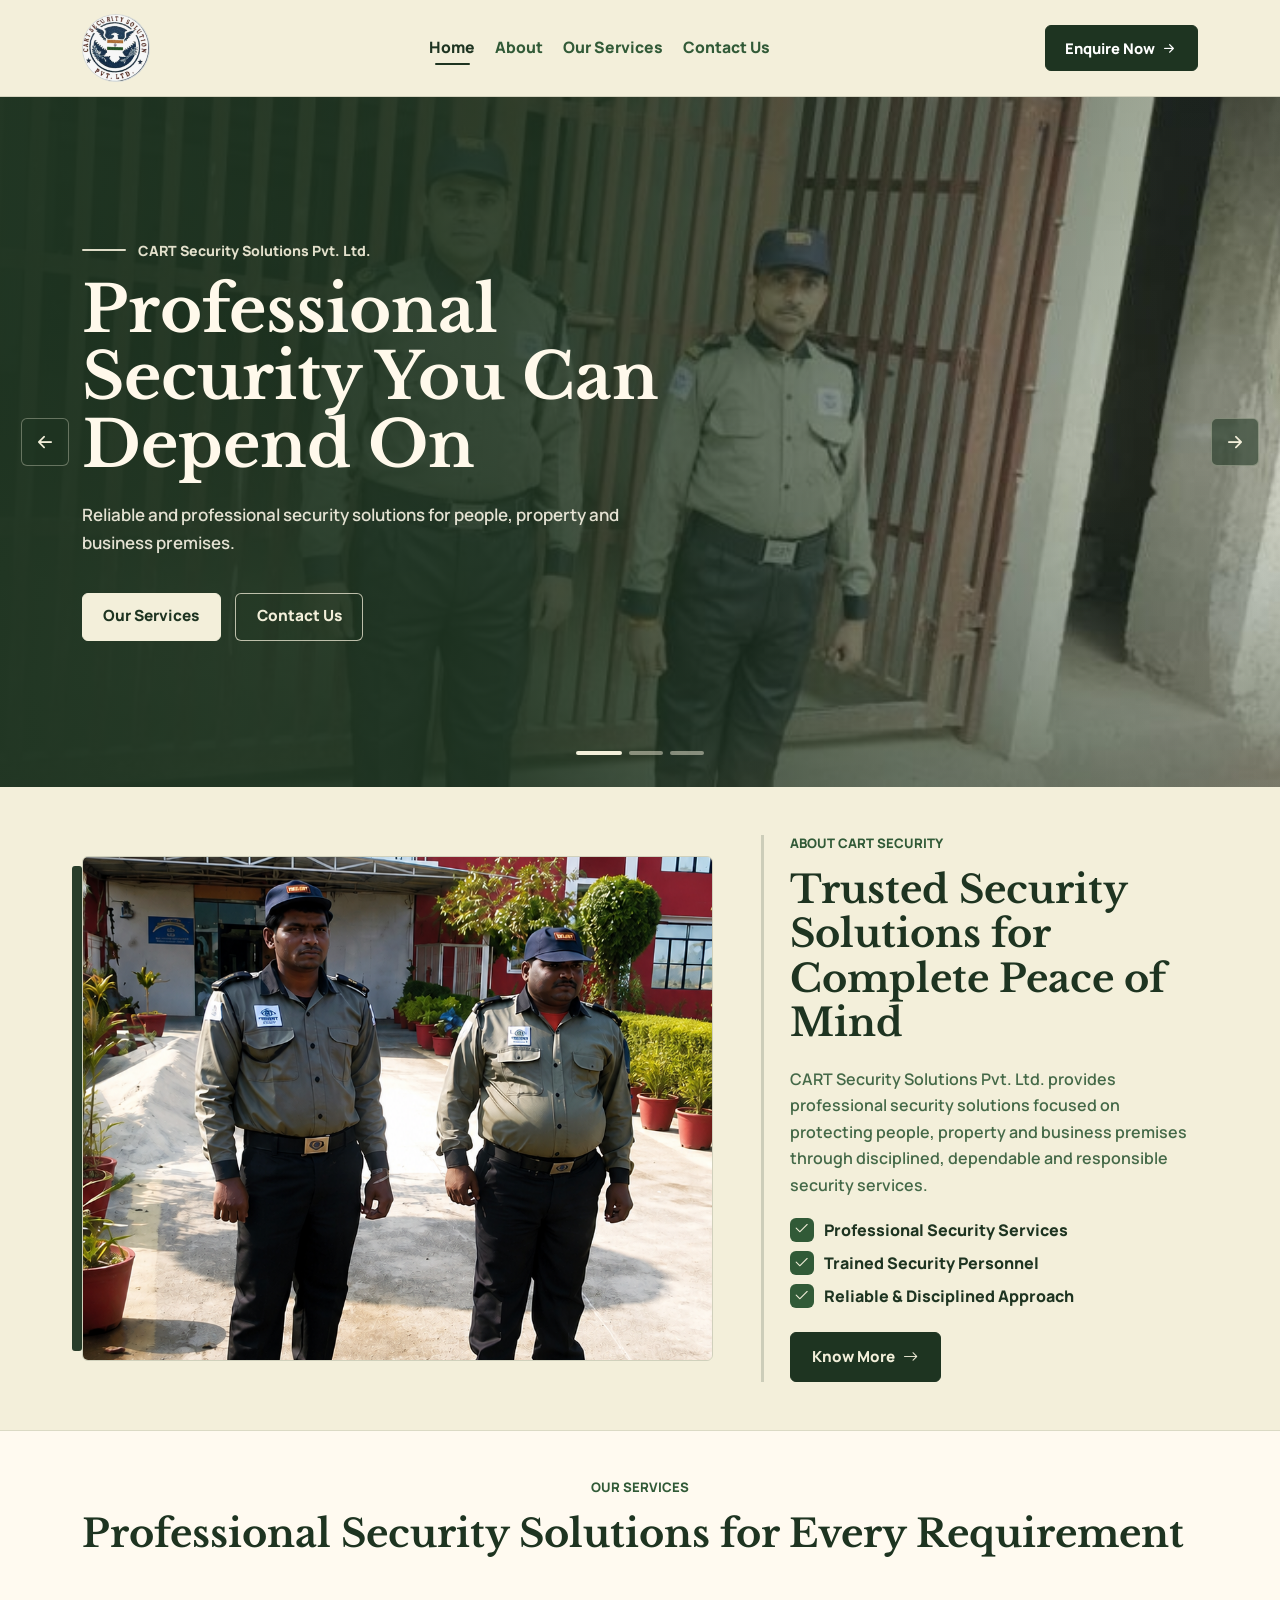
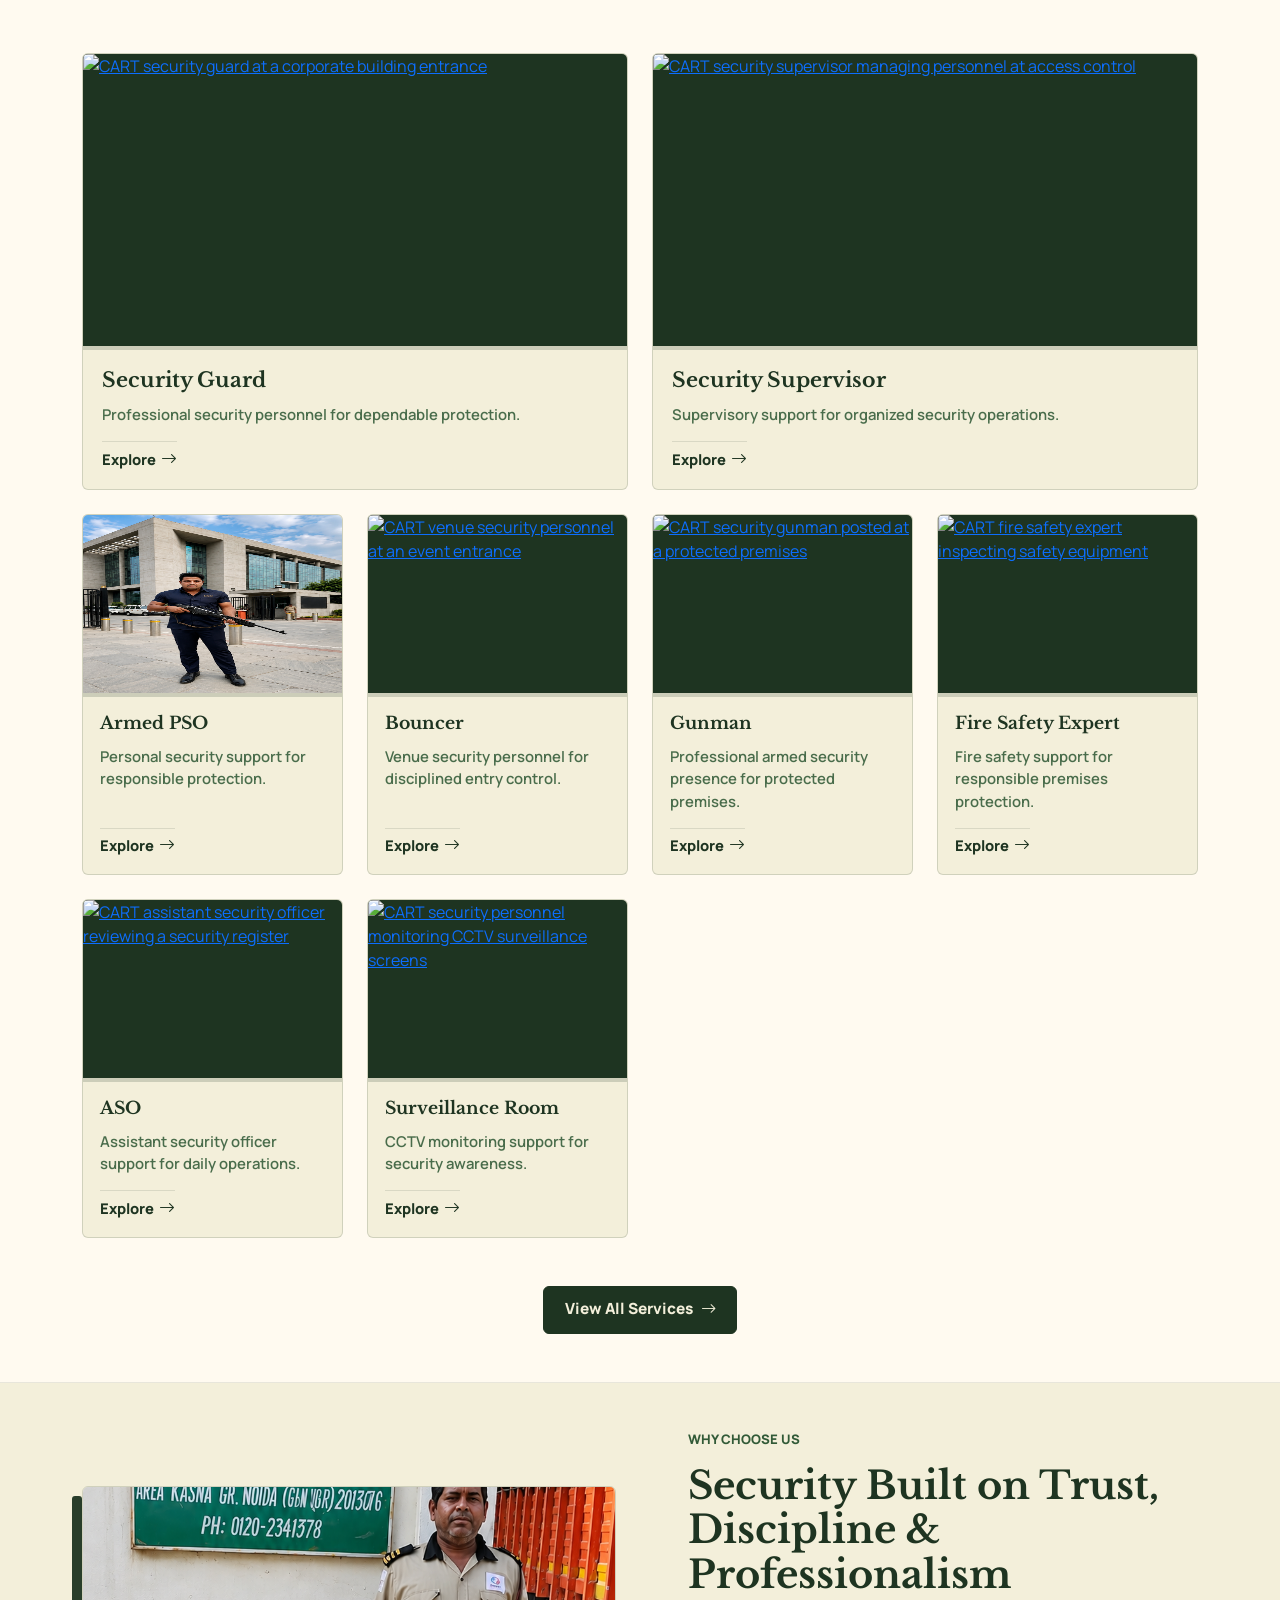
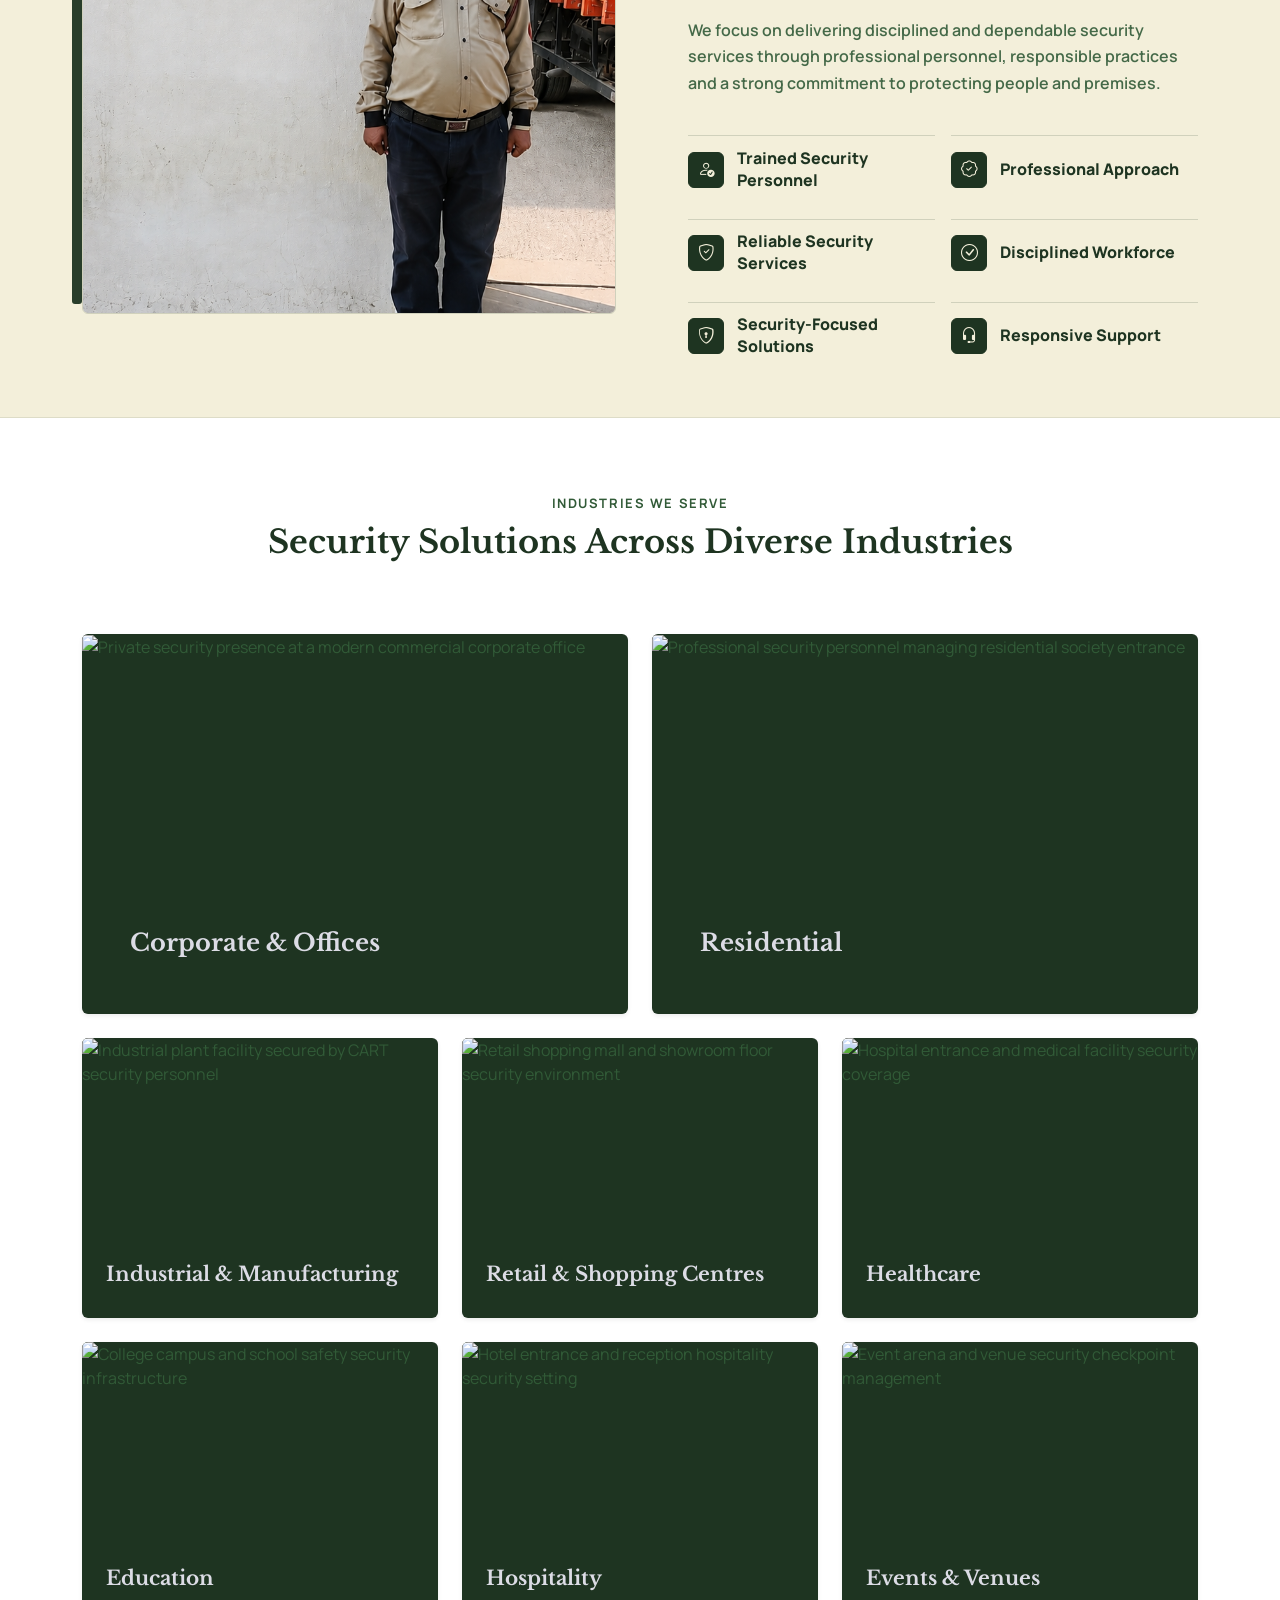
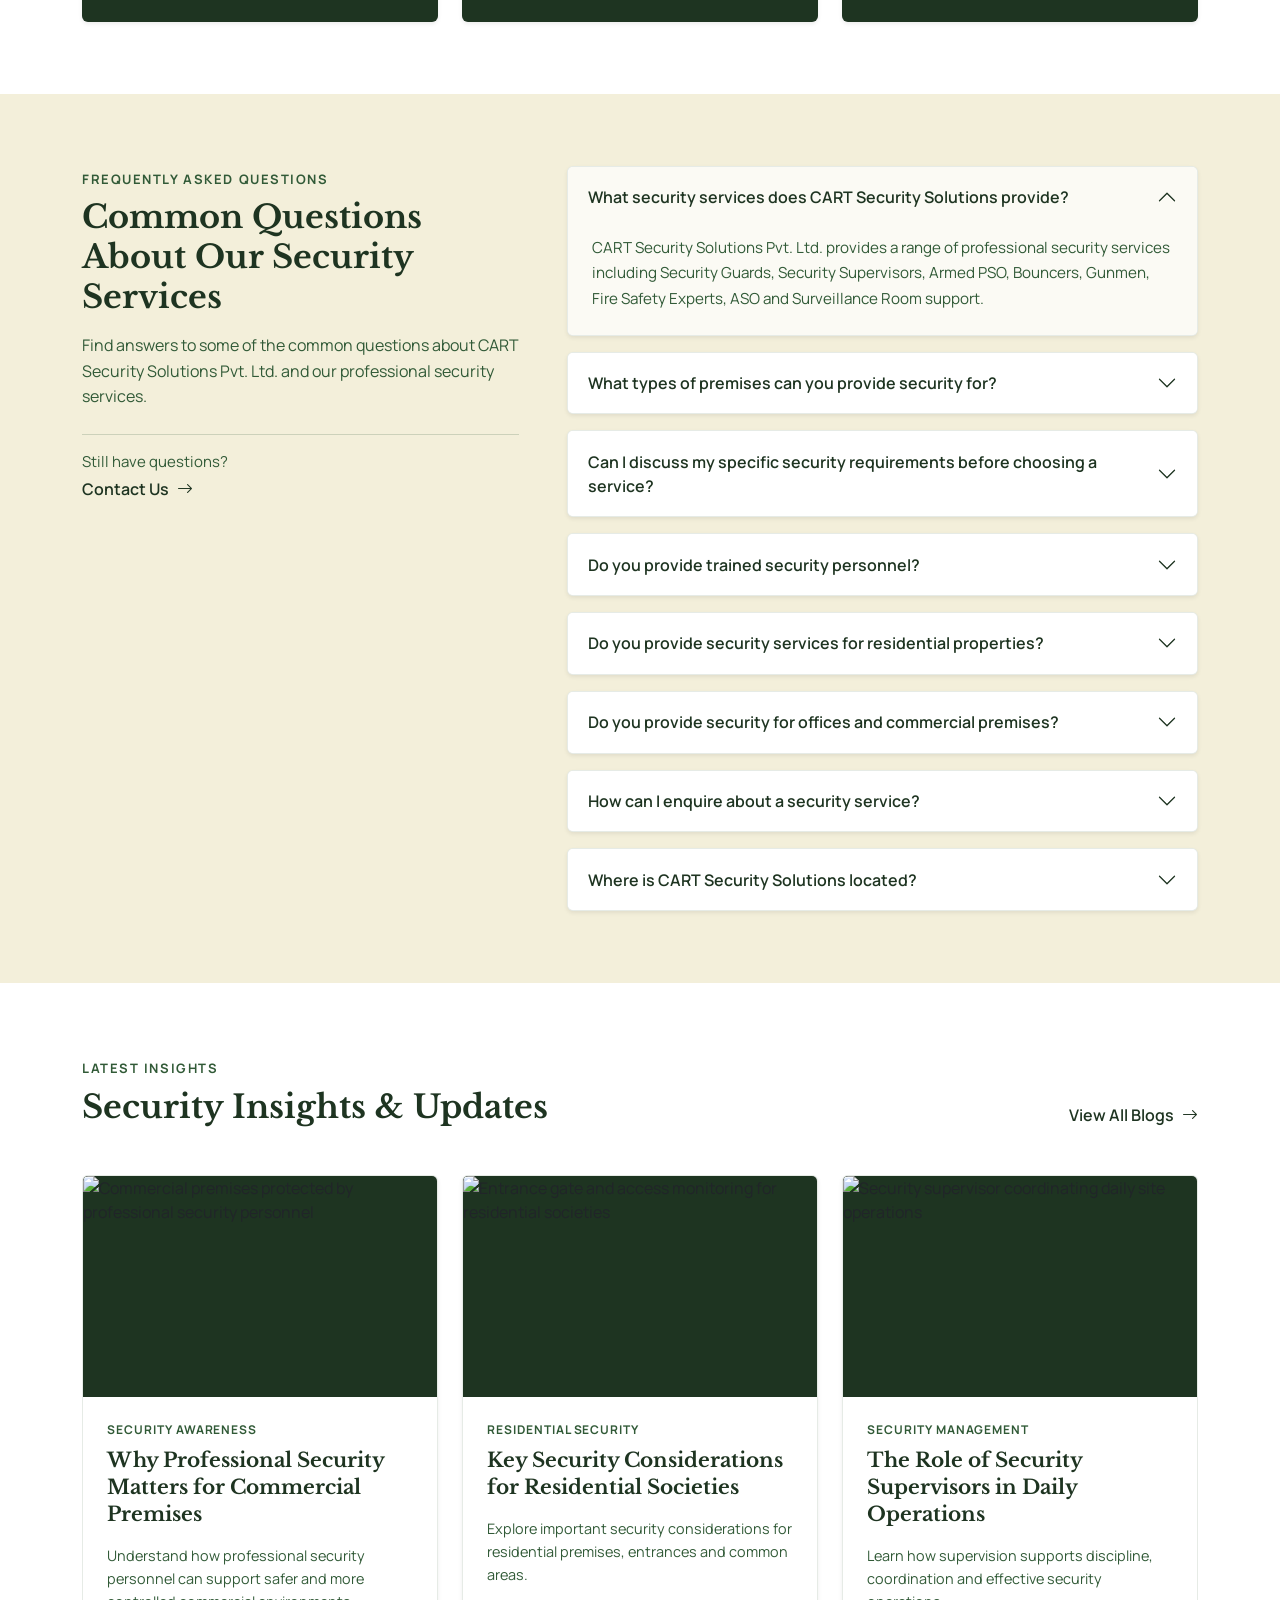
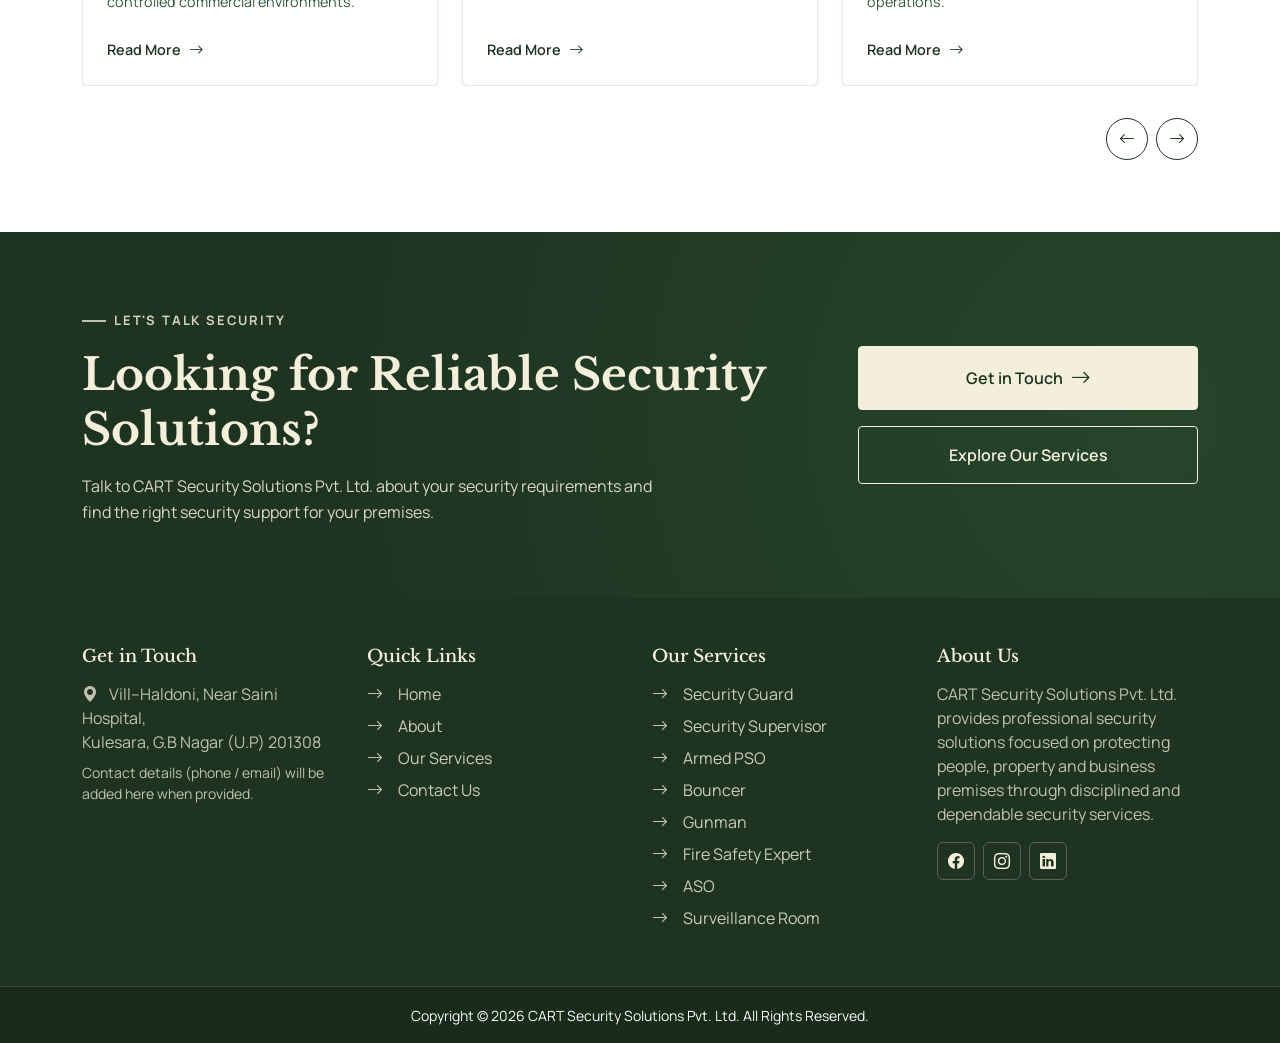
==== index.html @ 3d7bbfd0 "update" ====
<!doctype html>
<html lang="en">
<head>
  <meta charset="utf-8">
  <meta name="viewport" content="width=device-width, initial-scale=1">
  <title>CART Security Solutions Pvt. Ltd.</title>
  <meta name="description" content="CART Security Solutions Pvt. Ltd. provides professional guarding, supervision and premises security services.">
  <link rel="preconnect" href="https://fonts.googleapis.com">
  <link rel="preconnect" href="https://fonts.gstatic.com" crossorigin>
  <link href="https://fonts.googleapis.com/css2?family=Libre+Baskerville:wght@700&family=Manrope:wght@500;600;700&display=swap" rel="stylesheet">
  <link href="https://cdn.jsdelivr.net/npm/bootstrap@5.3.3/dist/css/bootstrap.min.css" rel="stylesheet">
  <link href="https://cdn.jsdelivr.net/npm/bootstrap-icons@1.11.3/font/bootstrap-icons.css" rel="stylesheet">
  <link rel="stylesheet" href="assets/css/style.css">
</head>
<body>
  <header class="site-header sticky-top" id="siteHeader">
    <nav class="navbar navbar-expand-lg" aria-label="Primary navigation">
      <div class="container">
        <a class="navbar-brand brand-lockup" href="index.html" aria-label="CART Security Solutions Pvt. Ltd. home">
          <span class="brand-emblem" aria-hidden="true">
            <img src="assets/images/logo/WhatsApp%20Image%202026-08-10%20at%209.58.37%20AM.jpeg" alt="">
          </span>
          <!-- brand text removed per request; only logo kept -->
        </a>

        <button class="navbar-toggler" type="button" data-bs-toggle="collapse" data-bs-target="#primaryNavbar" aria-controls="primaryNavbar" aria-expanded="false" aria-label="Toggle navigation">
          <span class="navbar-toggler-icon"></span>
        </button>

        <div class="collapse navbar-collapse" id="primaryNavbar">
          <ul class="navbar-nav ms-lg-auto align-items-lg-center gap-lg-1">
            <li class="nav-item">
              <a class="nav-link active" aria-current="page" href="index.html">Home</a>
            </li>
            <li class="nav-item">
              <a class="nav-link" href="/about_us.html">About</a>
            </li>
            <li class="nav-item">
              <a class="nav-link" href="services.html">Our Services</a>
            </li>
            <li class="nav-item">
              <a class="nav-link" href="contact.html">Contact Us</a>
            </li>
          </ul>

          <a class="btn enquire-btn ms-lg-4 mt-3 mt-lg-0" href="contact.html">
            <span>Enquire Now</span>
            <i class="bi bi-arrow-right-short" aria-hidden="true"></i>
          </a>
        </div>
      </div>
    </nav>
  </header>

  <!--
    HOME HERO SLIDER START
    Bootstrap controls the fade, timing, touch swipe, indicators and arrows.
    To convert this into one static banner later, keep Slide 1 and remove
    Slide 2, Slide 3, indicators and previous/next controls.
  -->
  <section id="homeHeroSlider" class="carousel slide carousel-fade cart-hero-slider" data-bs-ride="carousel" data-bs-interval="5000" data-bs-pause="hover" data-bs-touch="true" data-bs-wrap="true" aria-label="Home page hero slider">
    <!-- Indicators: Bootstrap indicator buttons, styled in CSS for a cleaner premium look. -->
    <div class="carousel-indicators cart-hero-indicators">
      <button type="button" data-bs-target="#homeHeroSlider" data-bs-slide-to="0" class="active" aria-current="true" aria-label="Slide 1"></button>
      <button type="button" data-bs-target="#homeHeroSlider" data-bs-slide-to="1" aria-label="Slide 2"></button>
      <button type="button" data-bs-target="#homeHeroSlider" data-bs-slide-to="2" aria-label="Slide 3"></button>
    </div>

    <div class="carousel-inner">
      <!-- Slide 1: main static-hero candidate for a future single-banner version. -->
      <div class="carousel-item active cart-hero-slide">
        <!-- Slider image: replace this local placeholder with the final Slide 1 banner image later. -->
        <img src="assets/images/home/banner1.jpeg" class="d-block w-100 cart-hero-image" alt="Professional security guard at a corporate building entrance">
        <!-- Overlay: dark green gradient keeps the HTML hero text readable over the image. -->
        <div class="cart-hero-overlay" aria-hidden="true"></div>

        <!-- Hero text and CTA buttons: kept as HTML for responsive editing and SEO. -->
        <div class="cart-hero-content">
          <div class="container h-100">
            <div class="row h-100 align-items-center">
              <div class="col-lg-7 col-xl-7">
                <p class="cart-hero-label">CART Security Solutions Pvt. Ltd.</p>
                <h1 class="cart-hero-title">Professional Security You Can Depend On</h1>
                <p class="cart-hero-description">Reliable and professional security solutions for people, property and business premises.</p>
                <div class="cart-hero-actions">
                  <a class="btn cart-hero-btn cart-hero-btn-primary" href="services.html">Our Services</a>
                  <a class="btn cart-hero-btn cart-hero-btn-secondary" href="contact.html">Contact Us</a>
                </div>
              </div>
            </div>
          </div>
        </div>
      </div>

      <!-- Slide 2: trained personnel message. Remove this block for a future one-slide banner. -->
      <div class="carousel-item cart-hero-slide">
        <!-- Slider image: replace this local placeholder with the final Slide 2 banner image later. -->
        <img src="assets/images/home/banner3.jpeg" class="d-block w-100 cart-hero-image" alt="Trained security personnel standing at a modern business premises">
        <!-- Overlay: slightly stronger behind the left-side content. -->
        <div class="cart-hero-overlay" aria-hidden="true"></div>

        <!-- Hero text and CTA buttons. -->
        <div class="cart-hero-content">
          <div class="container h-100">
            <div class="row h-100 align-items-center">
              <div class="col-lg-7 col-xl-7">
                <p class="cart-hero-label">Trained &bull; Disciplined &bull; Reliable</p>
                <h2 class="cart-hero-title">Trained Security Personnel for Every Requirement</h2>
                <p class="cart-hero-description">Professional security personnel focused on safety, discipline and dependable protection.</p>
                <div class="cart-hero-actions">
                  <a class="btn cart-hero-btn cart-hero-btn-primary" href="services.html">Explore Services</a>
                  <a class="btn cart-hero-btn cart-hero-btn-secondary" href="contact.html">Enquire Now</a>
                </div>
              </div>
            </div>
          </div>
        </div>
      </div>

      <!-- Slide 3: premises and asset protection message. Remove this block for a future one-slide banner. -->
      <div class="carousel-item cart-hero-slide">
        <!-- Slider image: replace this local placeholder with the final Slide 3 banner image later. -->
        <img src="assets/images/home/hero-slide-3.jpg" class="d-block w-100 cart-hero-image" alt="Security officer protecting a corporate facility entrance">
        <!-- Overlay: dark green gradient for consistent text contrast. -->
        <div class="cart-hero-overlay" aria-hidden="true"></div>

        <!-- Hero text and CTA buttons. -->
        <div class="cart-hero-content">
          <div class="container h-100">
            <div class="row h-100 align-items-center">
              <div class="col-lg-7 col-xl-7">
                <p class="cart-hero-label">Security With Responsibility</p>
                <h2 class="cart-hero-title">Protecting What Matters Most</h2>
                <p class="cart-hero-description">Security solutions designed to protect your premises, workforce and valuable assets.</p>
                <div class="cart-hero-actions">
                  <a class="btn cart-hero-btn cart-hero-btn-primary" href="services.html">View Our Services</a>
                  <a class="btn cart-hero-btn cart-hero-btn-secondary" href="contact.html">Get in Touch</a>
                </div>
              </div>
            </div>
          </div>
        </div>
      </div>
    </div>

    <!-- Previous/Next arrows: circular controls styled in CSS and hidden on very small screens. -->
    <button class="carousel-control-prev cart-hero-control cart-hero-control-prev" type="button" data-bs-target="#homeHeroSlider" data-bs-slide="prev" aria-label="Previous slide">
      <span class="cart-hero-control-icon" aria-hidden="true">
        <i class="bi bi-arrow-left-short"></i>
      </span>
      <span class="visually-hidden">Previous</span>
    </button>
    <button class="carousel-control-next cart-hero-control cart-hero-control-next" type="button" data-bs-target="#homeHeroSlider" data-bs-slide="next" aria-label="Next slide">
      <span class="cart-hero-control-icon" aria-hidden="true">
        <i class="bi bi-arrow-right-short"></i>
      </span>
      <span class="visually-hidden">Next</span>
    </button>
  </section>
  <!-- HOME HERO SLIDER END -->

  <!--
    HOME ABOUT US PREVIEW SECTION START
    This is a short Home page intro only. The full About page content can live in about.html.
  -->
  <section class="cart-about-section py-5" id="homeAboutPreview" aria-labelledby="cartAboutTitle">
    <div class="container">
      <div class="row align-items-center g-4 g-lg-5">
        <div class="col-lg-7">
          <!-- About image: replace this local placeholder with the final About preview image later. -->
          <div class="cart-about-image-wrap">
            <img src="assets/images/home/banner1m.png" class="img-fluid cart-about-image" alt="Professional security personnel managing access control at a corporate premises">
          </div>
        </div>

        <div class="col-lg-5">
          <!-- About text: concise Home page preview with CTA to the full About page. -->
          <div class="cart-about-content ps-lg-3 ps-xl-4">
            <p class="cart-about-label mb-3">About Cart Security</p>
            <h2 class="cart-about-title" id="cartAboutTitle">Trusted Security Solutions for Complete Peace of Mind</h2>
            <p class="cart-about-text">CART Security Solutions Pvt. Ltd. provides professional security solutions focused on protecting people, property and business premises through disciplined, dependable and responsible security services.</p>

            <!-- Key points: compact Bootstrap Icons list, not separate cards. -->
            <ul class="list-unstyled cart-about-points mb-0">
              <li class="d-flex align-items-start">
                <span class="cart-about-point-icon" aria-hidden="true"><i class="bi bi-check2"></i></span>
                <span>Professional Security Services</span>
              </li>
              <li class="d-flex align-items-start">
                <span class="cart-about-point-icon" aria-hidden="true"><i class="bi bi-check2"></i></span>
                <span>Trained Security Personnel</span>
              </li>
              <li class="d-flex align-items-start">
                <span class="cart-about-point-icon" aria-hidden="true"><i class="bi bi-check2"></i></span>
                <span>Reliable &amp; Disciplined Approach</span>
              </li>
            </ul>

            <!-- CTA button: links visitors to the full About page. -->
            <a class="btn cart-about-btn mt-4" href="about.html">
              <span>Know More</span>
              <i class="bi bi-arrow-right" aria-hidden="true"></i>
            </a>
          </div>
        </div>
      </div>
    </div>
  </section>
  <!-- HOME ABOUT US PREVIEW SECTION END -->

  <!--
    HOME SERVICES PREVIEW SECTION START
    This Home page preview shows exactly eight services. Full service details can live in services.html.
  -->
  <section class="cart-services-section py-5" id="homeServicesPreview" aria-labelledby="cartServicesTitle">
    <div class="container">
      <!-- Section header: editorial alignment keeps services feeling business-led, not template-led. -->
      <div class="row align-items-end g-4 cart-home-section-header-row">
        <div class="col-12">
          <p class="cart-services-label mb-3">Our Services</p>
          <h2 class="cart-services-title" id="cartServicesTitle">Professional Security Solutions for Every Requirement</h2>
        </div>
        <div class="col-12">
          <p class="cart-services-intro mb-0">Explore our range of professional security services designed to help protect people, property and business premises.</p>
        </div>
      </div>

      <!-- Services grid: featured first row with compact operational blocks below. -->
      <div class="row g-4 mt-4 mt-lg-5">
        <div class="col-xl-6 col-lg-6 col-md-6">
          <article class="cart-services-card cart-services-card-feature h-100">
            <a class="cart-services-image-link" href="services.html#security-guard" aria-label="Explore Security Guard service">
              <img src="https://encrypted-tbn0.gstatic.com/images?q=tbn:ANd9GcRS9FUgogxKldG0DNjH56ZHFWqr3VT_R-Ti-JFrTDiZxQ&s=10" class="img-fluid cart-services-image" alt="CART security guard at a corporate building entrance">
            </a>
            <div class="cart-services-card-body">
              <h3 class="cart-services-card-title">Security Guard</h3>
              <p class="cart-services-card-text">Professional security personnel for dependable protection.</p>
              <a class="cart-services-link" href="services.html#security-guard">
                <span>Explore</span>
                <i class="bi bi-arrow-right" aria-hidden="true"></i>
              </a>
            </div>
          </article>
        </div>

        <div class="col-xl-6 col-lg-6 col-md-6">
          <article class="cart-services-card cart-services-card-feature h-100">
            <a class="cart-services-image-link" href="services.html#security-supervisor" aria-label="Explore Security Supervisor service">
              <img src="https://encrypted-tbn0.gstatic.com/images?q=tbn:ANd9GcRxpcXPxC1XvXc7DmxrCevqUVoXGb_cVlfmHHhiWQUfug&s=10" class="img-fluid cart-services-image" alt="CART security supervisor managing personnel at access control">
            </a>
            <div class="cart-services-card-body">
              <h3 class="cart-services-card-title">Security Supervisor</h3>
              <p class="cart-services-card-text">Supervisory support for organized security operations.</p>
              <a class="cart-services-link" href="services.html#security-supervisor">
                <span>Explore</span>
                <i class="bi bi-arrow-right" aria-hidden="true"></i>
              </a>
            </div>
          </article>
        </div>

        <div class="col-xl-3 col-lg-4 col-md-6">
          <article class="cart-services-card h-100">
            <a class="cart-services-image-link" href="services.html#armed-pso" aria-label="Explore Armed PSO service">
              <img src="assets/images/home/services/ChatGPT Image Aug 17, 2026, 11_34_50 AM.png" class="img-fluid cart-services-image" alt="CART personal security officer at an executive arrival area">
            </a>
            <div class="cart-services-card-body">
              <h3 class="cart-services-card-title">Armed PSO</h3>
              <p class="cart-services-card-text">Personal security support for responsible protection.</p>
              <a class="cart-services-link" href="services.html#armed-pso">
                <span>Explore</span>
                <i class="bi bi-arrow-right" aria-hidden="true"></i>
              </a>
            </div>
          </article>
        </div>

        <div class="col-xl-3 col-lg-4 col-md-6">
          <article class="cart-services-card h-100">
            <a class="cart-services-image-link" href="services.html#bouncer" aria-label="Explore Bouncer service">
              <img src="https://i.pinimg.com/736x/a4/f9/81/a4f9817c986132d4932c09ffa08ea7e0.jpg" class="img-fluid cart-services-image" alt="CART venue security personnel at an event entrance">
            </a>
            <div class="cart-services-card-body">
              <h3 class="cart-services-card-title">Bouncer</h3>
              <p class="cart-services-card-text">Venue security personnel for disciplined entry control.</p>
              <a class="cart-services-link" href="services.html#bouncer">
                <span>Explore</span>
                <i class="bi bi-arrow-right" aria-hidden="true"></i>
              </a>
            </div>
          </article>
        </div>

        <div class="col-xl-3 col-lg-4 col-md-6">
          <article class="cart-services-card h-100">
            <a class="cart-services-image-link" href="services.html#gunman" aria-label="Explore Gunman service">
              <img src="https://encrypted-tbn0.gstatic.com/images?q=tbn:ANd9GcTTQBSSw2dR0Bd_ZbkNJjIagZDKK4JlEiwGml5274ZWOw&s=10" class="img-fluid cart-services-image" alt="CART security gunman posted at a protected premises">
            </a>
            <div class="cart-services-card-body">
              <h3 class="cart-services-card-title">Gunman</h3>
              <p class="cart-services-card-text">Professional armed security presence for protected premises.</p>
              <a class="cart-services-link" href="services.html#gunman">
                <span>Explore</span>
                <i class="bi bi-arrow-right" aria-hidden="true"></i>
              </a>
            </div>
          </article>
        </div>

        <div class="col-xl-3 col-lg-4 col-md-6">
          <article class="cart-services-card h-100">
            <a class="cart-services-image-link" href="services.html#fire-safety-expert" aria-label="Explore Fire Safety Expert service">
              <img src="https://encrypted-tbn0.gstatic.com/images?q=tbn:ANd9GcSUCFHUNgL1NWJmLzk-_V7yT8pc6l6P7BI6olONq3LXHA&s=10" class="img-fluid cart-services-image" alt="CART fire safety expert inspecting safety equipment">
            </a>
            <div class="cart-services-card-body">
              <h3 class="cart-services-card-title">Fire Safety Expert</h3>
              <p class="cart-services-card-text">Fire safety support for responsible premises protection.</p>
              <a class="cart-services-link" href="services.html#fire-safety-expert">
                <span>Explore</span>
                <i class="bi bi-arrow-right" aria-hidden="true"></i>
              </a>
            </div>
          </article>
        </div>

        <div class="col-xl-3 col-lg-4 col-md-6">
          <article class="cart-services-card h-100">
            <a class="cart-services-image-link" href="services.html#aso" aria-label="Explore ASO service">
              <img src="https://encrypted-tbn0.gstatic.com/images?q=tbn:ANd9GcTdd6fdCEkfmFfPPnJ_tanmLhuUk2zt2pZIEf2NZjB26A&s=10" class="img-fluid cart-services-image" alt="CART assistant security officer reviewing a security register">
            </a>
            <div class="cart-services-card-body">
              <h3 class="cart-services-card-title">ASO</h3>
              <p class="cart-services-card-text">Assistant security officer support for daily operations.</p>
              <a class="cart-services-link" href="services.html#aso">
                <span>Explore</span>
                <i class="bi bi-arrow-right" aria-hidden="true"></i>
              </a>
            </div>
          </article>
        </div>

        <div class="col-xl-3 col-lg-4 col-md-6">
          <article class="cart-services-card h-100">
            <a class="cart-services-image-link" href="services.html#surveillance-room" aria-label="Explore Surveillance Room service">
              <img src="https://encrypted-tbn0.gstatic.com/images?q=tbn:ANd9GcSX31feSIFkdXSEXBMprN1Ob7ElIrLTypFHoOYtD3A_BA&s=10" class="img-fluid cart-services-image" alt="CART security personnel monitoring CCTV surveillance screens">
            </a>
            <div class="cart-services-card-body">
              <h3 class="cart-services-card-title">Surveillance Room</h3>
              <p class="cart-services-card-text">CCTV monitoring support for security awareness.</p>
              <a class="cart-services-link" href="services.html#surveillance-room">
                <span>Explore</span>
                <i class="bi bi-arrow-right" aria-hidden="true"></i>
              </a>
            </div>
          </article>
        </div>
      </div>

      <!-- View all CTA: single primary action to the services page. -->
      <div class="text-center mt-4 mt-lg-5">
        <a class="btn cart-services-btn" href="services.html">
          <span>View All Services</span>
          <i class="bi bi-arrow-right" aria-hidden="true"></i>
        </a>
      </div>
    </div>
  </section>
  <!-- HOME SERVICES PREVIEW SECTION END -->

  <!--
    HOME WHY CHOOSE US SECTION START
    This section explains key reasons visitors may consider CART Security Solutions Pvt. Ltd.
  -->
  <section class="cart-why-section py-5" id="homeWhyChooseUs" aria-labelledby="cartWhyTitle">
    <div class="container">
      <div class="row align-items-center g-4 g-lg-5">
        <div class="col-lg-6">
          <!-- Why image: local professional team image, replace later if final brand photography is available. -->
          <div class="cart-why-image-wrap">
            <img src="assets/images/home/banner2m (2).png" class="img-fluid cart-why-image" alt="CART Security professional personnel standing in a corporate premises">
          </div>
        </div>

        <div class="col-lg-6">
          <!-- Why content: neutral claims only, with six concise feature points. -->
          <div class="cart-why-content ps-lg-3 ps-xl-4">
            <p class="cart-why-label mb-3">Why Choose Us</p>
            <h2 class="cart-why-title" id="cartWhyTitle">Security Built on Trust, Discipline &amp; Professionalism</h2>
            <p class="cart-why-text">We focus on delivering disciplined and dependable security services through professional personnel, responsible practices and a strong commitment to protecting people and premises.</p>

            <!-- Feature points: compact two-column grid on desktop/tablet, stacked naturally on mobile. -->
            <div class="row g-3 cart-why-points">
              <div class="col-md-6">
                <div class="cart-why-item h-100">
                  <span class="cart-why-icon" aria-hidden="true"><i class="bi bi-person-check"></i></span>
                  <span>Trained Security Personnel</span>
                </div>
              </div>
              <div class="col-md-6">
                <div class="cart-why-item h-100">
                  <span class="cart-why-icon" aria-hidden="true"><i class="bi bi-patch-check"></i></span>
                  <span>Professional Approach</span>
                </div>
              </div>
              <div class="col-md-6">
                <div class="cart-why-item h-100">
                  <span class="cart-why-icon" aria-hidden="true"><i class="bi bi-shield-check"></i></span>
                  <span>Reliable Security Services</span>
                </div>
              </div>
              <div class="col-md-6">
                <div class="cart-why-item h-100">
                  <span class="cart-why-icon" aria-hidden="true"><i class="bi bi-check-circle"></i></span>
                  <span>Disciplined Workforce</span>
                </div>
              </div>
              <div class="col-md-6">
                <div class="cart-why-item h-100">
                  <span class="cart-why-icon" aria-hidden="true"><i class="bi bi-shield-lock"></i></span>
                  <span>Security-Focused Solutions</span>
                </div>
              </div>
              <div class="col-md-6">
                <div class="cart-why-item h-100">
                  <span class="cart-why-icon" aria-hidden="true"><i class="bi bi-headset"></i></span>
                  <span>Responsive Support</span>
                </div>
              </div>
            </div>
          </div>
        </div>
      </div>
    </div>
  </section>
  <!-- HOME WHY CHOOSE US SECTION END -->

<!-- ==========================================================================
   CART SECURITY SOLUTIONS PVT. LTD. - INDUSTRIES WE SERVE SECTION
   ========================================================================== -->
<section class="cart-industries-section py-5 position-relative overflow-hidden" aria-labelledby="industries-heading">
  <div class="container py-lg-4">

    <!-- Section Header: Editorial two-column layout on desktop, stacked on mobile -->
    <header class="cart-industries-header row align-items-end mb-4 mb-lg-5 g-4 cart-home-section-header-row">
      <div class="col-12">
        <span class="cart-industries-label d-inline-block text-uppercase fw-bold mb-2">
          Industries We Serve
        </span>
        <h2 id="industries-heading" class="cart-industries-title mb-0">
          Security Solutions Across Diverse Industries
        </h2>
      </div>
      <div class="col-12">
        <p class="cart-industries-desc mb-0">
          Professional security solutions designed to support the safety and protection needs of different industries and premises.
        </p>
      </div>
    </header>

    <!-- Industry Image Grid -->
    <div class="cart-industries-grid row g-3 g-lg-4">

      <!-- 1. Corporate & Offices (Featured Large Block) -->
      <div class="col-12 col-md-6 col-lg-6">
        <article class="cart-industries-card cart-industries-card--featured position-relative overflow-hidden rounded shadow-sm h-100">
          <img 
            src="https://encrypted-tbn0.gstatic.com/images?q=tbn:ANd9GcS4eDECIo-82IjhM9n9m_TAvNUoHkQyf0-pQ5qJhG8LLw&s=10" 
            alt="Private security presence at a modern commercial corporate office" 
            class="cart-industries-image img-fluid w-100 h-100" 
            loading="lazy" 
          />
          <div class="cart-industries-overlay position-absolute top-0 start-0 w-100 h-100 d-flex flex-column justify-content-end p-4 p-lg-5">
            <div class="cart-industries-content text-white">
              <div class="d-flex align-items-center justify-content-between mb-2">
                <h3 class="cart-industries-card-title h4 mb-0 text-white">Corporate &amp; Offices</h3>
                <i class="cart-industries-arrow bi bi-arrow-up-right fs-5" aria-hidden="true"></i>
              </div>
              <p class="cart-industries-card-desc mb-0">
                Security support for offices, corporate workplaces and commercial premises.
              </p>
            </div>
          </div>
        </article>
      </div>

      <!-- 2. Residential (Featured Large Block) -->
      <div class="col-12 col-md-6 col-lg-6">
        <article class="cart-industries-card cart-industries-card--featured position-relative overflow-hidden rounded shadow-sm h-100">
          <img 
            src="https://encrypted-tbn0.gstatic.com/images?q=tbn:ANd9GcSs2hYm7uxv-TVJCSiNCyI6kedjOFgaK2EVkytyYDwviA&s=10" 
            alt="Professional security personnel managing residential society entrance" 
            class="cart-industries-image img-fluid w-100 h-100" 
            loading="lazy" 
          />
          <div class="cart-industries-overlay position-absolute top-0 start-0 w-100 h-100 d-flex flex-column justify-content-end p-4 p-lg-5">
            <div class="cart-industries-content text-white">
              <div class="d-flex align-items-center justify-content-between mb-2">
                <h3 class="cart-industries-card-title h4 mb-0 text-white">Residential</h3>
                <i class="cart-industries-arrow bi bi-arrow-up-right fs-5" aria-hidden="true"></i>
              </div>
              <p class="cart-industries-card-desc mb-0">
                Professional security solutions for residential societies, apartments and premises.
              </p>
            </div>
          </div>
        </article>
      </div>

      <!-- 3. Industrial & Manufacturing -->
      <div class="col-12 col-md-6 col-lg-4">
        <article class="cart-industries-card position-relative overflow-hidden rounded shadow-sm h-100">
          <img 
            src="https://encrypted-tbn0.gstatic.com/images?q=tbn:ANd9GcTlmzW76n4hU0MHHNKSwOGmzLS0jKJCOtQP58iar1Kc5w&s=10" 
            alt="Industrial plant facility secured by CART security personnel" 
            class="cart-industries-image img-fluid w-100 h-100" 
            loading="lazy" 
          />
          <div class="cart-industries-overlay position-absolute top-0 start-0 w-100 h-100 d-flex flex-column justify-content-end p-3 p-lg-4">
            <div class="cart-industries-content text-white">
              <div class="d-flex align-items-center justify-content-between mb-2">
                <h3 class="cart-industries-card-title h5 mb-0 text-white">Industrial &amp; Manufacturing</h3>
                <i class="cart-industries-arrow bi bi-arrow-up-right fs-6" aria-hidden="true"></i>
              </div>
              <p class="cart-industries-card-desc small mb-0">
                Security support for factories, manufacturing units and industrial facilities.
              </p>
            </div>
          </div>
        </article>
      </div>

      <!-- 4. Retail & Shopping Centres -->
      <div class="col-12 col-md-6 col-lg-4">
        <article class="cart-industries-card position-relative overflow-hidden rounded shadow-sm h-100">
          <img 
            src="https://metrosecurityservices.com/wp-content/uploads/2025/07/Retail-Site-Security-in-Elk-Grove.webp" 
            alt="Retail shopping mall and showroom floor security environment" 
            class="cart-industries-image img-fluid w-100 h-100" 
            loading="lazy" 
          />
          <div class="cart-industries-overlay position-absolute top-0 start-0 w-100 h-100 d-flex flex-column justify-content-end p-3 p-lg-4">
            <div class="cart-industries-content text-white">
              <div class="d-flex align-items-center justify-content-between mb-2">
                <h3 class="cart-industries-card-title h5 mb-0 text-white">Retail &amp; Shopping Centres</h3>
                <i class="cart-industries-arrow bi bi-arrow-up-right fs-6" aria-hidden="true"></i>
              </div>
              <p class="cart-industries-card-desc small mb-0">
                Security solutions for retail stores, showrooms and shopping environments.
              </p>
            </div>
          </div>
        </article>
      </div>

      <!-- 5. Healthcare -->
      <div class="col-12 col-md-6 col-lg-4">
        <article class="cart-industries-card position-relative overflow-hidden rounded shadow-sm h-100">
          <img 
            src="https://encrypted-tbn0.gstatic.com/images?q=tbn:ANd9GcRVFOQe9UNSmJvYo4yuLgtq3xhHGwTclEO2sOcx-_LxcqyYA51hR_qoohk&s=10" 
            alt="Hospital entrance and medical facility security coverage" 
            class="cart-industries-image img-fluid w-100 h-100" 
            loading="lazy" 
          />
          <div class="cart-industries-overlay position-absolute top-0 start-0 w-100 h-100 d-flex flex-column justify-content-end p-3 p-lg-4">
            <div class="cart-industries-content text-white">
              <div class="d-flex align-items-center justify-content-between mb-2">
                <h3 class="cart-industries-card-title h5 mb-0 text-white">Healthcare</h3>
                <i class="cart-industries-arrow bi bi-arrow-up-right fs-6" aria-hidden="true"></i>
              </div>
              <p class="cart-industries-card-desc small mb-0">
                Professional security support for hospitals, clinics and healthcare facilities.
              </p>
            </div>
          </div>
        </article>
      </div>

      <!-- 6. Education -->
      <div class="col-12 col-md-6 col-lg-4">
        <article class="cart-industries-card position-relative overflow-hidden rounded shadow-sm h-100">
          <img 
            src="https://www.sviansecurity.in/assets/images/service/service-image-16.jpg" 
            alt="College campus and school safety security infrastructure" 
            class="cart-industries-image img-fluid w-100 h-100" 
            loading="lazy" 
          />
          <div class="cart-industries-overlay position-absolute top-0 start-0 w-100 h-100 d-flex flex-column justify-content-end p-3 p-lg-4">
            <div class="cart-industries-content text-white">
              <div class="d-flex align-items-center justify-content-between mb-2">
                <h3 class="cart-industries-card-title h5 mb-0 text-white">Education</h3>
                <i class="cart-industries-arrow bi bi-arrow-up-right fs-6" aria-hidden="true"></i>
              </div>
              <p class="cart-industries-card-desc small mb-0">
                Security solutions for schools, colleges and educational premises.
              </p>
            </div>
          </div>
        </article>
      </div>

      <!-- 7. Hospitality -->
      <div class="col-12 col-md-6 col-lg-4">
        <article class="cart-industries-card position-relative overflow-hidden rounded shadow-sm h-100">
          <img 
            src="https://5.imimg.com/data5/JO/DZ/SW/SELLER-43738531/hotel-security-service.jpg" 
            alt="Hotel entrance and reception hospitality security setting" 
            class="cart-industries-image img-fluid w-100 h-100" 
            loading="lazy" 
          />
          <div class="cart-industries-overlay position-absolute top-0 start-0 w-100 h-100 d-flex flex-column justify-content-end p-3 p-lg-4">
            <div class="cart-industries-content text-white">
              <div class="d-flex align-items-center justify-content-between mb-2">
                <h3 class="cart-industries-card-title h5 mb-0 text-white">Hospitality</h3>
                <i class="cart-industries-arrow bi bi-arrow-up-right fs-6" aria-hidden="true"></i>
              </div>
              <p class="cart-industries-card-desc small mb-0">
                Security support for hotels, restaurants and hospitality environments.
              </p>
            </div>
          </div>
        </article>
      </div>

      <!-- 8. Events & Venues -->
      <div class="col-12 col-md-6 col-lg-4">
        <article class="cart-industries-card position-relative overflow-hidden rounded shadow-sm h-100">
          <img 
            src="https://5.imimg.com/data5/BH/JK/WQ/SELLER-15649558/bouncers-services-for-events-wedding-500x500.png" 
            alt="Event arena and venue security checkpoint management" 
            class="cart-industries-image img-fluid w-100 h-100" 
            loading="lazy" 
          />
          <div class="cart-industries-overlay position-absolute top-0 start-0 w-100 h-100 d-flex flex-column justify-content-end p-3 p-lg-4">
            <div class="cart-industries-content text-white">
              <div class="d-flex align-items-center justify-content-between mb-2">
                <h3 class="cart-industries-card-title h5 mb-0 text-white">Events &amp; Venues</h3>
                <i class="cart-industries-arrow bi bi-arrow-up-right fs-6" aria-hidden="true"></i>
              </div>
              <p class="cart-industries-card-desc small mb-0">
                Professional security solutions for events, functions and venues.
              </p>
            </div>
          </div>
        </article>
      </div>

    </div>
  </div>
</section>

<!-- ==========================================================================
   CART SECURITY SOLUTIONS PVT. LTD. - FAQ / FREQUENTLY ASKED QUESTIONS SECTION
   ========================================================================== -->
<section class="cart-faq-section py-5 position-relative" aria-labelledby="faq-main-heading">
  <div class="container py-lg-4">
    <div class="row align-items-start g-4 g-lg-5">

      <!-- Left Column: Editorial Introduction & Auxiliary Contact Link -->
      <div class="col-12 col-lg-5 pe-xl-4">
        <span class="cart-faq-label d-inline-block text-uppercase fw-bold mb-2">
          Frequently Asked Questions
        </span>
        <h2 id="faq-main-heading" class="cart-faq-title mb-3">
          Common Questions About Our Security Services
        </h2>
        <p class="cart-faq-desc mb-4">
          Find answers to some of the common questions about CART Security Solutions Pvt. Ltd. and our professional security services.
        </p>
        <div class="cart-faq-support pt-3 border-top d-inline-block w-100">
          <p class="cart-faq-support-text mb-1">Still have questions?</p>
          <a href="contact.html" class="cart-faq-link text-decoration-none fw-semibold d-inline-flex align-items-center">
            <span>Contact Us</span>
            <i class="bi bi-arrow-right ms-2" aria-hidden="true"></i>
          </a>
        </div>
      </div>

      <!-- Right Column: Bootstrap 5 Accordion -->
      <div class="col-12 col-lg-7">
        <div class="accordion cart-faq-accordion" id="cartFaqAccordion">

          <!-- FAQ Item 1 (Open by default) -->
          <div class="accordion-item cart-faq-item mb-3 border-0 rounded overflow-hidden shadow-sm">
            <h3 class="accordion-header" id="faq-heading-1">
              <button class="accordion-button cart-faq-button fw-semibold" type="button" data-bs-toggle="collapse" data-bs-target="#faq-collapse-1" aria-expanded="true" aria-controls="faq-collapse-1">
                What security services does CART Security Solutions provide?
              </button>
            </h3>
            <div id="faq-collapse-1" class="accordion-collapse collapse show" aria-labelledby="faq-heading-1" data-bs-parent="#cartFaqAccordion">
              <div class="accordion-body cart-faq-body pt-2 pb-4 px-4">
                CART Security Solutions Pvt. Ltd. provides a range of professional security services including Security Guards, Security Supervisors, Armed PSO, Bouncers, Gunmen, Fire Safety Experts, ASO and Surveillance Room support.
              </div>
            </div>
          </div>

          <!-- FAQ Item 2 -->
          <div class="accordion-item cart-faq-item mb-3 border-0 rounded overflow-hidden shadow-sm">
            <h3 class="accordion-header" id="faq-heading-2">
              <button class="accordion-button cart-faq-button collapsed fw-semibold" type="button" data-bs-toggle="collapse" data-bs-target="#faq-collapse-2" aria-expanded="false" aria-controls="faq-collapse-2">
                What types of premises can you provide security for?
              </button>
            </h3>
            <div id="faq-collapse-2" class="accordion-collapse collapse" aria-labelledby="faq-heading-2" data-bs-parent="#cartFaqAccordion">
              <div class="accordion-body cart-faq-body pt-2 pb-4 px-4">
                Our security services are suitable for different types of premises including corporate offices, residential properties, industrial facilities, retail environments, healthcare facilities, educational institutions, hospitality premises and event venues.
              </div>
            </div>
          </div>

          <!-- FAQ Item 3 -->
          <div class="accordion-item cart-faq-item mb-3 border-0 rounded overflow-hidden shadow-sm">
            <h3 class="accordion-header" id="faq-heading-3">
              <button class="accordion-button cart-faq-button collapsed fw-semibold" type="button" data-bs-toggle="collapse" data-bs-target="#faq-collapse-3" aria-expanded="false" aria-controls="faq-collapse-3">
                Can I discuss my specific security requirements before choosing a service?
              </button>
            </h3>
            <div id="faq-collapse-3" class="accordion-collapse collapse" aria-labelledby="faq-heading-3" data-bs-parent="#cartFaqAccordion">
              <div class="accordion-body cart-faq-body pt-2 pb-4 px-4">
                Yes. You can contact our team to discuss your premises, security concerns and service requirements so the appropriate security support can be considered.
              </div>
            </div>
          </div>

          <!-- FAQ Item 4 -->
          <div class="accordion-item cart-faq-item mb-3 border-0 rounded overflow-hidden shadow-sm">
            <h3 class="accordion-header" id="faq-heading-4">
              <button class="accordion-button cart-faq-button collapsed fw-semibold" type="button" data-bs-toggle="collapse" data-bs-target="#faq-collapse-4" aria-expanded="false" aria-controls="faq-collapse-4">
                Do you provide trained security personnel?
              </button>
            </h3>
            <div id="faq-collapse-4" class="accordion-collapse collapse" aria-labelledby="faq-heading-4" data-bs-parent="#cartFaqAccordion">
              <div class="accordion-body cart-faq-body pt-2 pb-4 px-4">
                Our security services are focused on professional, disciplined and responsible security personnel suited to the requirements of the assigned premises and role.
              </div>
            </div>
          </div>

          <!-- FAQ Item 5 -->
          <div class="accordion-item cart-faq-item mb-3 border-0 rounded overflow-hidden shadow-sm">
            <h3 class="accordion-header" id="faq-heading-5">
              <button class="accordion-button cart-faq-button collapsed fw-semibold" type="button" data-bs-toggle="collapse" data-bs-target="#faq-collapse-5" aria-expanded="false" aria-controls="faq-collapse-5">
                Do you provide security services for residential properties?
              </button>
            </h3>
            <div id="faq-collapse-5" class="accordion-collapse collapse" aria-labelledby="faq-heading-5" data-bs-parent="#cartFaqAccordion">
              <div class="accordion-body cart-faq-body pt-2 pb-4 px-4">
                Yes. Security support can be considered for residential societies, apartments and other residential premises based on the required security arrangement.
              </div>
            </div>
          </div>

          <!-- FAQ Item 6 -->
          <div class="accordion-item cart-faq-item mb-3 border-0 rounded overflow-hidden shadow-sm">
            <h3 class="accordion-header" id="faq-heading-6">
              <button class="accordion-button cart-faq-button collapsed fw-semibold" type="button" data-bs-toggle="collapse" data-bs-target="#faq-collapse-6" aria-expanded="false" aria-controls="faq-collapse-6">
                Do you provide security for offices and commercial premises?
              </button>
            </h3>
            <div id="faq-collapse-6" class="accordion-collapse collapse" aria-labelledby="faq-heading-6" data-bs-parent="#cartFaqAccordion">
              <div class="accordion-body cart-faq-body pt-2 pb-4 px-4">
                Yes. CART Security Solutions provides professional security support for corporate offices, workplaces and other commercial premises.
              </div>
            </div>
          </div>

          <!-- FAQ Item 7 -->
          <div class="accordion-item cart-faq-item mb-3 border-0 rounded overflow-hidden shadow-sm">
            <h3 class="accordion-header" id="faq-heading-7">
              <button class="accordion-button cart-faq-button collapsed fw-semibold" type="button" data-bs-toggle="collapse" data-bs-target="#faq-collapse-7" aria-expanded="false" aria-controls="faq-collapse-7">
                How can I enquire about a security service?
              </button>
            </h3>
            <div id="faq-collapse-7" class="accordion-collapse collapse" aria-labelledby="faq-heading-7" data-bs-parent="#cartFaqAccordion">
              <div class="accordion-body cart-faq-body pt-2 pb-4 px-4">
                You can visit the <a href="contact.html" class="cart-faq-body-link fw-semibold text-decoration-underline">Contact Us</a> page and submit your security requirement through the enquiry form. Our team can then review the requirement and connect with you.
              </div>
            </div>
          </div>

          <!-- FAQ Item 8 -->
          <div class="accordion-item cart-faq-item mb-0 border-0 rounded overflow-hidden shadow-sm">
            <h3 class="accordion-header" id="faq-heading-8">
              <button class="accordion-button cart-faq-button collapsed fw-semibold" type="button" data-bs-toggle="collapse" data-bs-target="#faq-collapse-8" aria-expanded="false" aria-controls="faq-collapse-8">
                Where is CART Security Solutions located?
              </button>
            </h3>
            <div id="faq-collapse-8" class="accordion-collapse collapse" aria-labelledby="faq-heading-8" data-bs-parent="#cartFaqAccordion">
              <div class="accordion-body cart-faq-body pt-2 pb-4 px-4">
                CART Security Solutions Pvt. Ltd. is located at Vill–Haldoni, Near Saini Hospital, Kulesara, G.B Nagar (U.P) 201308.
              </div>
            </div>
          </div>

        </div>
      </div>

    </div>
  </div>
</section>

<!-- ==========================================================================
   CART SECURITY SOLUTIONS PVT. LTD. - BLOG / LATEST INSIGHTS SLIDER SECTION
   ========================================================================== -->
<section class="cart-blog-section py-5 position-relative overflow-hidden" aria-labelledby="blog-section-title">
  <div class="container py-lg-4">

    <!-- Section Header: Editorial Layout with Controls -->
    <header class="cart-blog-header row align-items-end mb-4 mb-lg-5 g-4">
      <div class="col-12 col-lg-6">
        <span class="cart-blog-label d-inline-block text-uppercase fw-bold mb-2">
          Latest Insights
        </span>
        <h2 id="blog-section-title" class="cart-blog-title mb-0">
          Security Insights &amp; Updates
        </h2>
      </div>
      <div class="col-12 col-lg-6">
        <div class="d-flex flex-column flex-sm-row align-items-sm-center justify-content-lg-end gap-3 gap-lg-4">
          <p class="cart-blog-desc mb-0 flex-grow-1 text-lg-end">
            Explore practical insights, security awareness topics and updates related to professional security services.
          </p>
          <div class="d-flex align-items-center justify-content-between justify-content-sm-start gap-3 flex-shrink-0">
            <a href="blog.html" class="cart-blog-view-all text-decoration-none fw-semibold d-inline-flex align-items-center">
              <span>View All Blogs</span>
              <i class="bi bi-arrow-right ms-2" aria-hidden="true"></i>
            </a>
          </div>
        </div>
      </div>
    </header>

    <!-- ====================================================================
       DESKTOP CAROUSEL (3 Cards Per Slide: Visible on lg and xl screens)
       ==================================================================== -->
    <div id="cartBlogCarouselDesktop" class="carousel slide d-none d-lg-block" data-bs-ride="false" data-bs-touch="true">
      <div class="carousel-inner">

        <!-- Desktop Slide 1 (Blogs 1, 2, 3) -->
        <div class="carousel-item active">
          <div class="row g-4">
            
            <!-- Blog 1 -->
            <div class="col-4">
              <article class="card cart-blog-card h-100 border-0 rounded overflow-hidden shadow-sm d-flex flex-column">
                <div class="cart-blog-img-wrap overflow-hidden">
                  <img src="https://media.licdn.com/dms/image/v2/D5612AQEGYQckhD_27g/article-cover_image-shrink_720_1280/B56Z0uMhr2H0AI-/0/1774596529691?e=2147483647&v=beta&t=OFN_doJVugOSggja5sFfdjc65ixC6FwRWBZkvueYDWs" alt="Commercial premises protected by professional security personnel" class="cart-blog-image card-img-top w-100" loading="lazy" />
                </div>
                <div class="card-body cart-blog-body p-4 d-flex flex-column flex-grow-1">
                  <span class="cart-blog-category text-uppercase fw-bold mb-2 d-inline-block">Security Awareness</span>
                  <h3 class="cart-blog-card-title h5 mb-3">Why Professional Security Matters for Commercial Premises</h3>
                  <p class="cart-blog-card-desc mb-4 flex-grow-1">Understand how professional security personnel can support safer and more controlled commercial environments.</p>
                  <div class="mt-auto">
                    <a href="blog.html" class="cart-blog-read-more text-decoration-none fw-semibold d-inline-flex align-items-center">
                      <span>Read More</span>
                      <i class="bi bi-arrow-right ms-2" aria-hidden="true"></i>
                    </a>
                  </div>
                </div>
              </article>
            </div>

            <!-- Blog 2 -->
            <div class="col-4">
              <article class="card cart-blog-card h-100 border-0 rounded overflow-hidden shadow-sm d-flex flex-column">
                <div class="cart-blog-img-wrap overflow-hidden">
                  <img src="https://encrypted-tbn0.gstatic.com/images?q=tbn:ANd9GcSk8PC27Jgtx-DBC3Dy9fSbNJyhLy7BEz01Atur2II47A&s=10" alt="Entrance gate and access monitoring for residential societies" class="cart-blog-image card-img-top w-100" loading="lazy" />
                </div>
                <div class="card-body cart-blog-body p-4 d-flex flex-column flex-grow-1">
                  <span class="cart-blog-category text-uppercase fw-bold mb-2 d-inline-block">Residential Security</span>
                  <h3 class="cart-blog-card-title h5 mb-3">Key Security Considerations for Residential Societies</h3>
                  <p class="cart-blog-card-desc mb-4 flex-grow-1">Explore important security considerations for residential premises, entrances and common areas.</p>
                  <div class="mt-auto">
                    <a href="blog.html" class="cart-blog-read-more text-decoration-none fw-semibold d-inline-flex align-items-center">
                      <span>Read More</span>
                      <i class="bi bi-arrow-right ms-2" aria-hidden="true"></i>
                    </a>
                  </div>
                </div>
              </article>
            </div>

            <!-- Blog 3 -->
            <div class="col-4">
              <article class="card cart-blog-card h-100 border-0 rounded overflow-hidden shadow-sm d-flex flex-column">
                <div class="cart-blog-img-wrap overflow-hidden">
                  <img src="https://encrypted-tbn0.gstatic.com/images?q=tbn:ANd9GcRUKyr_nyjPd0QuEt5nu3Sg6VS0APOv0fpG9P1321RlaQ&s=10" alt="Security supervisor coordinating daily site operations" class="cart-blog-image card-img-top w-100" loading="lazy" />
                </div>
                <div class="card-body cart-blog-body p-4 d-flex flex-column flex-grow-1">
                  <span class="cart-blog-category text-uppercase fw-bold mb-2 d-inline-block">Security Management</span>
                  <h3 class="cart-blog-card-title h5 mb-3">The Role of Security Supervisors in Daily Operations</h3>
                  <p class="cart-blog-card-desc mb-4 flex-grow-1">Learn how supervision supports discipline, coordination and effective security operations.</p>
                  <div class="mt-auto">
                    <a href="blog.html" class="cart-blog-read-more text-decoration-none fw-semibold d-inline-flex align-items-center">
                      <span>Read More</span>
                      <i class="bi bi-arrow-right ms-2" aria-hidden="true"></i>
                    </a>
                  </div>
                </div>
              </article>
            </div>

          </div>
        </div>

        <!-- Desktop Slide 2 (Blogs 4, 5, 6) -->
        <div class="carousel-item">
          <div class="row g-4">
            
            <!-- Blog 4 -->
            <div class="col-4">
              <article class="card cart-blog-card h-100 border-0 rounded overflow-hidden shadow-sm d-flex flex-column">
                <div class="cart-blog-img-wrap overflow-hidden">
                  <img src="https://encrypted-tbn0.gstatic.com/images?q=tbn:ANd9GcTtXjfvnzXT3_EhxmFOukrvRY0tvVLg9qhsBwIwNTA6Zg&s=10" alt="Corporate office lobby with professional security check" class="cart-blog-image card-img-top w-100" loading="lazy" />
                </div>
                <div class="card-body cart-blog-body p-4 d-flex flex-column flex-grow-1">
                  <span class="cart-blog-category text-uppercase fw-bold mb-2 d-inline-block">Corporate Security</span>
                  <h3 class="cart-blog-card-title h5 mb-3">Building a Safer Workplace Through Professional Security</h3>
                  <p class="cart-blog-card-desc mb-4 flex-grow-1">Discover practical ways professional security support can contribute to a safer workplace environment.</p>
                  <div class="mt-auto">
                    <a href="blog.html" class="cart-blog-read-more text-decoration-none fw-semibold d-inline-flex align-items-center">
                      <span>Read More</span>
                      <i class="bi bi-arrow-right ms-2" aria-hidden="true"></i>
                    </a>
                  </div>
                </div>
              </article>
            </div>

            <!-- Blog 5 -->
            <div class="col-4">
              <article class="card cart-blog-card h-100 border-0 rounded overflow-hidden shadow-sm d-flex flex-column">
                <div class="cart-blog-img-wrap overflow-hidden">
                  <img src="https://encrypted-tbn0.gstatic.com/images?q=tbn:ANd9GcSUb24RYxqJk0ffL3nxuTMxQ0mfmxrDIJp00j09C1UqDg&s=10" alt="Venue checkpoint and crowd safety security planning" class="cart-blog-image card-img-top w-100" loading="lazy" />
                </div>
                <div class="card-body cart-blog-body p-4 d-flex flex-column flex-grow-1">
                  <span class="cart-blog-category text-uppercase fw-bold mb-2 d-inline-block">Event Security</span>
                  <h3 class="cart-blog-card-title h5 mb-3">Security Planning for Events and Venues</h3>
                  <p class="cart-blog-card-desc mb-4 flex-grow-1">Understand key areas that should be considered when planning security support for events and venues.</p>
                  <div class="mt-auto">
                    <a href="blog.html" class="cart-blog-read-more text-decoration-none fw-semibold d-inline-flex align-items-center">
                      <span>Read More</span>
                      <i class="bi bi-arrow-right ms-2" aria-hidden="true"></i>
                    </a>
                  </div>
                </div>
              </article>
            </div>

            <!-- Blog 6 -->
            <div class="col-4">
              <article class="card cart-blog-card h-100 border-0 rounded overflow-hidden shadow-sm d-flex flex-column">
                <div class="cart-blog-img-wrap overflow-hidden">
                  <img src="https://encrypted-tbn0.gstatic.com/images?q=tbn:ANd9GcSElYF2tGNlTTvxw0I-otyjj4ADbfvB77H_6U51fVnZ0A&s=10" alt="Surveillance control room monitoring multiple building zones" class="cart-blog-image card-img-top w-100" loading="lazy" />
                </div>
                <div class="card-body cart-blog-body p-4 d-flex flex-column flex-grow-1">
                  <span class="cart-blog-category text-uppercase fw-bold mb-2 d-inline-block">Surveillance</span>
                  <h3 class="cart-blog-card-title h5 mb-3">Why Surveillance Monitoring Matters for Modern Premises</h3>
                  <p class="cart-blog-card-desc mb-4 flex-grow-1">Learn how organized surveillance monitoring can support security awareness across different premises.</p>
                  <div class="mt-auto">
                    <a href="blog.html" class="cart-blog-read-more text-decoration-none fw-semibold d-inline-flex align-items-center">
                      <span>Read More</span>
                      <i class="bi bi-arrow-right ms-2" aria-hidden="true"></i>
                    </a>
                  </div>
                </div>
              </article>
            </div>

          </div>
        </div>

      </div>

      <!-- Desktop Controls -->
      <div class="d-flex justify-content-end align-items-center gap-2 mt-4 pt-2">
        <button class="cart-blog-control btn rounded-circle d-inline-flex align-items-center justify-content-center p-0" type="button" data-bs-target="#cartBlogCarouselDesktop" data-bs-slide="prev" aria-label="Previous Insights">
          <i class="bi bi-arrow-left" aria-hidden="true"></i>
        </button>
        <button class="cart-blog-control btn rounded-circle d-inline-flex align-items-center justify-content-center p-0" type="button" data-bs-target="#cartBlogCarouselDesktop" data-bs-slide="next" aria-label="Next Insights">
          <i class="bi bi-arrow-right" aria-hidden="true"></i>
        </button>
      </div>
    </div>

    <!-- ====================================================================
       TABLET CAROUSEL (2 Cards Per Slide: Visible on md screens only)
       ==================================================================== -->
    <div id="cartBlogCarouselTablet" class="carousel slide d-none d-md-block d-lg-none" data-bs-ride="false" data-bs-touch="true">
      <div class="carousel-inner">

        <!-- Tablet Slide 1 (Blogs 1, 2) -->
        <div class="carousel-item active">
          <div class="row g-4">
            <div class="col-6">
              <article class="card cart-blog-card h-100 border-0 rounded overflow-hidden shadow-sm d-flex flex-column">
                <div class="cart-blog-img-wrap overflow-hidden">
                  <img src="assets/images/home/blog/blog-1.jpg" alt="Commercial premises protected by professional security personnel" class="cart-blog-image card-img-top w-100" loading="lazy" />
                </div>
                <div class="card-body cart-blog-body p-4 d-flex flex-column flex-grow-1">
                  <span class="cart-blog-category text-uppercase fw-bold mb-2 d-inline-block">Security Awareness</span>
                  <h3 class="cart-blog-card-title h5 mb-3">Why Professional Security Matters for Commercial Premises</h3>
                  <p class="cart-blog-card-desc mb-4 flex-grow-1">Understand how professional security personnel can support safer and more controlled commercial environments.</p>
                  <div class="mt-auto">
                    <a href="blog.html" class="cart-blog-read-more text-decoration-none fw-semibold d-inline-flex align-items-center">
                      <span>Read More</span>
                      <i class="bi bi-arrow-right ms-2" aria-hidden="true"></i>
                    </a>
                  </div>
                </div>
              </article>
            </div>
            <div class="col-6">
              <article class="card cart-blog-card h-100 border-0 rounded overflow-hidden shadow-sm d-flex flex-column">
                <div class="cart-blog-img-wrap overflow-hidden">
                  <img src="assets/images/home/blog/blog-2.jpg" alt="Entrance gate and access monitoring for residential societies" class="cart-blog-image card-img-top w-100" loading="lazy" />
                </div>
                <div class="card-body cart-blog-body p-4 d-flex flex-column flex-grow-1">
                  <span class="cart-blog-category text-uppercase fw-bold mb-2 d-inline-block">Residential Security</span>
                  <h3 class="cart-blog-card-title h5 mb-3">Key Security Considerations for Residential Societies</h3>
                  <p class="cart-blog-card-desc mb-4 flex-grow-1">Explore important security considerations for residential premises, entrances and common areas.</p>
                  <div class="mt-auto">
                    <a href="blog.html" class="cart-blog-read-more text-decoration-none fw-semibold d-inline-flex align-items-center">
                      <span>Read More</span>
                      <i class="bi bi-arrow-right ms-2" aria-hidden="true"></i>
                    </a>
                  </div>
                </div>
              </article>
            </div>
          </div>
        </div>

        <!-- Tablet Slide 2 (Blogs 3, 4) -->
        <div class="carousel-item">
          <div class="row g-4">
            <div class="col-6">
              <article class="card cart-blog-card h-100 border-0 rounded overflow-hidden shadow-sm d-flex flex-column">
                <div class="cart-blog-img-wrap overflow-hidden">
                  <img src="assets/images/home/blog/blog-3.jpg" alt="Security supervisor coordinating daily site operations" class="cart-blog-image card-img-top w-100" loading="lazy" />
                </div>
                <div class="card-body cart-blog-body p-4 d-flex flex-column flex-grow-1">
                  <span class="cart-blog-category text-uppercase fw-bold mb-2 d-inline-block">Security Management</span>
                  <h3 class="cart-blog-card-title h5 mb-3">The Role of Security Supervisors in Daily Operations</h3>
                  <p class="cart-blog-card-desc mb-4 flex-grow-1">Learn how supervision supports discipline, coordination and effective security operations.</p>
                  <div class="mt-auto">
                    <a href="blog.html" class="cart-blog-read-more text-decoration-none fw-semibold d-inline-flex align-items-center">
                      <span>Read More</span>
                      <i class="bi bi-arrow-right ms-2" aria-hidden="true"></i>
                    </a>
                  </div>
                </div>
              </article>
            </div>
            <div class="col-6">
              <article class="card cart-blog-card h-100 border-0 rounded overflow-hidden shadow-sm d-flex flex-column">
                <div class="cart-blog-img-wrap overflow-hidden">
                  <img src="assets/images/home/blog/blog-4.jpg" alt="Corporate office lobby with professional security check" class="cart-blog-image card-img-top w-100" loading="lazy" />
                </div>
                <div class="card-body cart-blog-body p-4 d-flex flex-column flex-grow-1">
                  <span class="cart-blog-category text-uppercase fw-bold mb-2 d-inline-block">Corporate Security</span>
                  <h3 class="cart-blog-card-title h5 mb-3">Building a Safer Workplace Through Professional Security</h3>
                  <p class="cart-blog-card-desc mb-4 flex-grow-1">Discover practical ways professional security support can contribute to a safer workplace environment.</p>
                  <div class="mt-auto">
                    <a href="blog.html" class="cart-blog-read-more text-decoration-none fw-semibold d-inline-flex align-items-center">
                      <span>Read More</span>
                      <i class="bi bi-arrow-right ms-2" aria-hidden="true"></i>
                    </a>
                  </div>
                </div>
              </article>
            </div>
          </div>
        </div>

        <!-- Tablet Slide 3 (Blogs 5, 6) -->
        <div class="carousel-item">
          <div class="row g-4">
            <div class="col-6">
              <article class="card cart-blog-card h-100 border-0 rounded overflow-hidden shadow-sm d-flex flex-column">
                <div class="cart-blog-img-wrap overflow-hidden">
                  <img src="assets/images/home/blog/blog-5.jpg" alt="Venue checkpoint and crowd safety security planning" class="cart-blog-image card-img-top w-100" loading="lazy" />
                </div>
                <div class="card-body cart-blog-body p-4 d-flex flex-column flex-grow-1">
                  <span class="cart-blog-category text-uppercase fw-bold mb-2 d-inline-block">Event Security</span>
                  <h3 class="cart-blog-card-title h5 mb-3">Security Planning for Events and Venues</h3>
                  <p class="cart-blog-card-desc mb-4 flex-grow-1">Understand key areas that should be considered when planning security support for events and venues.</p>
                  <div class="mt-auto">
                    <a href="blog.html" class="cart-blog-read-more text-decoration-none fw-semibold d-inline-flex align-items-center">
                      <span>Read More</span>
                      <i class="bi bi-arrow-right ms-2" aria-hidden="true"></i>
                    </a>
                  </div>
                </div>
              </article>
            </div>
            <div class="col-6">
              <article class="card cart-blog-card h-100 border-0 rounded overflow-hidden shadow-sm d-flex flex-column">
                <div class="cart-blog-img-wrap overflow-hidden">
                  <img src="assets/images/home/blog/blog-6.jpg" alt="Surveillance control room monitoring multiple building zones" class="cart-blog-image card-img-top w-100" loading="lazy" />
                </div>
                <div class="card-body cart-blog-body p-4 d-flex flex-column flex-grow-1">
                  <span class="cart-blog-category text-uppercase fw-bold mb-2 d-inline-block">Surveillance</span>
                  <h3 class="cart-blog-card-title h5 mb-3">Why Surveillance Monitoring Matters for Modern Premises</h3>
                  <p class="cart-blog-card-desc mb-4 flex-grow-1">Learn how organized surveillance monitoring can support security awareness across different premises.</p>
                  <div class="mt-auto">
                    <a href="blog.html" class="cart-blog-read-more text-decoration-none fw-semibold d-inline-flex align-items-center">
                      <span>Read More</span>
                      <i class="bi bi-arrow-right ms-2" aria-hidden="true"></i>
                    </a>
                  </div>
                </div>
              </article>
            </div>
          </div>
        </div>

      </div>

      <!-- Tablet Controls -->
      <div class="d-flex justify-content-end align-items-center gap-2 mt-4 pt-2">
        <button class="cart-blog-control btn rounded-circle d-inline-flex align-items-center justify-content-center p-0" type="button" data-bs-target="#cartBlogCarouselTablet" data-bs-slide="prev" aria-label="Previous Insights">
          <i class="bi bi-arrow-left" aria-hidden="true"></i>
        </button>
        <button class="cart-blog-control btn rounded-circle d-inline-flex align-items-center justify-content-center p-0" type="button" data-bs-target="#cartBlogCarouselTablet" data-bs-slide="next" aria-label="Next Insights">
          <i class="bi bi-arrow-right" aria-hidden="true"></i>
        </button>
      </div>
    </div>

    <!-- ====================================================================
       MOBILE CAROUSEL (1 Card Per Slide: Visible on <768px screens)
       ==================================================================== -->
    <div id="cartBlogCarouselMobile" class="carousel slide d-block d-md-none" data-bs-ride="false" data-bs-touch="true">
      <div class="carousel-inner px-1">

        <!-- Mobile Slide 1 -->
        <div class="carousel-item active">
          <article class="card cart-blog-card w-100 border-0 rounded overflow-hidden shadow-sm d-flex flex-column">
            <div class="cart-blog-img-wrap overflow-hidden">
              <img src="assets/images/home/blog/blog-1.jpg" alt="Commercial premises protected by professional security personnel" class="cart-blog-image card-img-top w-100" loading="lazy" />
            </div>
            <div class="card-body cart-blog-body p-4 d-flex flex-column">
              <span class="cart-blog-category text-uppercase fw-bold mb-2 d-inline-block">Security Awareness</span>
              <h3 class="cart-blog-card-title h5 mb-3">Why Professional Security Matters for Commercial Premises</h3>
              <p class="cart-blog-card-desc mb-4">Understand how professional security personnel can support safer and more controlled commercial environments.</p>
              <div>
                <a href="blog.html" class="cart-blog-read-more text-decoration-none fw-semibold d-inline-flex align-items-center">
                  <span>Read More</span>
                  <i class="bi bi-arrow-right ms-2" aria-hidden="true"></i>
                </a>
              </div>
            </div>
          </article>
        </div>

        <!-- Mobile Slide 2 -->
        <div class="carousel-item">
          <article class="card cart-blog-card w-100 border-0 rounded overflow-hidden shadow-sm d-flex flex-column">
            <div class="cart-blog-img-wrap overflow-hidden">
              <img src="assets/images/home/blog/blog-2.jpg" alt="Entrance gate and access monitoring for residential societies" class="cart-blog-image card-img-top w-100" loading="lazy" />
            </div>
            <div class="card-body cart-blog-body p-4 d-flex flex-column">
              <span class="cart-blog-category text-uppercase fw-bold mb-2 d-inline-block">Residential Security</span>
              <h3 class="cart-blog-card-title h5 mb-3">Key Security Considerations for Residential Societies</h3>
              <p class="cart-blog-card-desc mb-4">Explore important security considerations for residential premises, entrances and common areas.</p>
              <div>
                <a href="blog.html" class="cart-blog-read-more text-decoration-none fw-semibold d-inline-flex align-items-center">
                  <span>Read More</span>
                  <i class="bi bi-arrow-right ms-2" aria-hidden="true"></i>
                </a>
              </div>
            </div>
          </article>
        </div>

        <!-- Mobile Slide 3 -->
        <div class="carousel-item">
          <article class="card cart-blog-card w-100 border-0 rounded overflow-hidden shadow-sm d-flex flex-column">
            <div class="cart-blog-img-wrap overflow-hidden">
              <img src="assets/images/home/blog/blog-3.jpg" alt="Security supervisor coordinating daily site operations" class="cart-blog-image card-img-top w-100" loading="lazy" />
            </div>
            <div class="card-body cart-blog-body p-4 d-flex flex-column">
              <span class="cart-blog-category text-uppercase fw-bold mb-2 d-inline-block">Security Management</span>
              <h3 class="cart-blog-card-title h5 mb-3">The Role of Security Supervisors in Daily Operations</h3>
              <p class="cart-blog-card-desc mb-4">Learn how supervision supports discipline, coordination and effective security operations.</p>
              <div>
                <a href="blog.html" class="cart-blog-read-more text-decoration-none fw-semibold d-inline-flex align-items-center">
                  <span>Read More</span>
                  <i class="bi bi-arrow-right ms-2" aria-hidden="true"></i>
                </a>
              </div>
            </div>
          </article>
        </div>

        <!-- Mobile Slide 4 -->
        <div class="carousel-item">
          <article class="card cart-blog-card w-100 border-0 rounded overflow-hidden shadow-sm d-flex flex-column">
            <div class="cart-blog-img-wrap overflow-hidden">
              <img src="assets/images/home/blog/blog-4.jpg" alt="Corporate office lobby with professional security check" class="cart-blog-image card-img-top w-100" loading="lazy" />
            </div>
            <div class="card-body cart-blog-body p-4 d-flex flex-column">
              <span class="cart-blog-category text-uppercase fw-bold mb-2 d-inline-block">Corporate Security</span>
              <h3 class="cart-blog-card-title h5 mb-3">Building a Safer Workplace Through Professional Security</h3>
              <p class="cart-blog-card-desc mb-4">Discover practical ways professional security support can contribute to a safer workplace environment.</p>
              <div>
                <a href="blog.html" class="cart-blog-read-more text-decoration-none fw-semibold d-inline-flex align-items-center">
                  <span>Read More</span>
                  <i class="bi bi-arrow-right ms-2" aria-hidden="true"></i>
                </a>
              </div>
            </div>
          </article>
        </div>

        <!-- Mobile Slide 5 -->
        <div class="carousel-item">
          <article class="card cart-blog-card w-100 border-0 rounded overflow-hidden shadow-sm d-flex flex-column">
            <div class="cart-blog-img-wrap overflow-hidden">
              <img src="assets/images/home/blog/blog-5.jpg" alt="Venue checkpoint and crowd safety security planning" class="cart-blog-image card-img-top w-100" loading="lazy" />
            </div>
            <div class="card-body cart-blog-body p-4 d-flex flex-column">
              <span class="cart-blog-category text-uppercase fw-bold mb-2 d-inline-block">Event Security</span>
              <h3 class="cart-blog-card-title h5 mb-3">Security Planning for Events and Venues</h3>
              <p class="cart-blog-card-desc mb-4">Understand key areas that should be considered when planning security support for events and venues.</p>
              <div>
                <a href="blog.html" class="cart-blog-read-more text-decoration-none fw-semibold d-inline-flex align-items-center">
                  <span>Read More</span>
                  <i class="bi bi-arrow-right ms-2" aria-hidden="true"></i>
                </a>
              </div>
            </div>
          </article>
        </div>

        <!-- Mobile Slide 6 -->
        <div class="carousel-item">
          <article class="card cart-blog-card w-100 border-0 rounded overflow-hidden shadow-sm d-flex flex-column">
            <div class="cart-blog-img-wrap overflow-hidden">
              <img src="assets/images/home/blog/blog-6.jpg" alt="Surveillance control room monitoring multiple building zones" class="cart-blog-image card-img-top w-100" loading="lazy" />
            </div>
            <div class="card-body cart-blog-body p-4 d-flex flex-column">
              <span class="cart-blog-category text-uppercase fw-bold mb-2 d-inline-block">Surveillance</span>
              <h3 class="cart-blog-card-title h5 mb-3">Why Surveillance Monitoring Matters for Modern Premises</h3>
              <p class="cart-blog-card-desc mb-4">Learn how organized surveillance monitoring can support security awareness across different premises.</p>
              <div>
                <a href="blog.html" class="cart-blog-read-more text-decoration-none fw-semibold d-inline-flex align-items-center">
                  <span>Read More</span>
                  <i class="bi bi-arrow-right ms-2" aria-hidden="true"></i>
                </a>
              </div>
            </div>
          </article>
        </div>

      </div>

      <!-- Mobile Controls -->
      <div class="d-flex justify-content-center align-items-center gap-3 mt-4">
        <button class="cart-blog-control btn rounded-circle d-inline-flex align-items-center justify-content-center p-0" type="button" data-bs-target="#cartBlogCarouselMobile" data-bs-slide="prev" aria-label="Previous Insight">
          <i class="bi bi-arrow-left" aria-hidden="true"></i>
        </button>
        <button class="cart-blog-control btn rounded-circle d-inline-flex align-items-center justify-content-center p-0" type="button" data-bs-target="#cartBlogCarouselMobile" data-bs-slide="next" aria-label="Next Insight">
          <i class="bi bi-arrow-right" aria-hidden="true"></i>
        </button>
      </div>
    </div>

  </div>
</section>

<!-- ==========================================================================
   CART SECURITY SOLUTIONS PVT. LTD. - CALL TO ACTION / GET IN TOUCH SECTION
   ========================================================================== -->
<section class="cart-cta-section position-relative overflow-hidden py-5 text-white" aria-labelledby="cta-heading">
  <div class="container py-lg-4">
    <div class="row align-items-center justify-content-between g-4 g-lg-5">

      <!-- Left Column: Editorial Content & Typography -->
      <div class="col-12 col-lg-7 col-xl-8 text-start">
        <div class="d-inline-flex align-items-center mb-2 mb-md-3">
          <span class="cart-cta-line d-inline-block me-2" aria-hidden="true"></span>
          <span class="cart-cta-label text-uppercase fw-bold">
            Let's Talk Security
          </span>
        </div>
        <h2 id="cta-heading" class="cart-cta-title mb-3">
          Looking for Reliable Security Solutions?
        </h2>
        <p class="cart-cta-desc mb-0">
          Talk to CART Security Solutions Pvt. Ltd. about your security requirements and find the right security support for your premises.
        </p>
      </div>

      <!-- Right Column: Action Buttons -->
      <div class="col-12 col-lg-5 col-xl-4 text-start text-lg-end">
        <div class="d-flex flex-column flex-sm-row flex-lg-column gap-3 justify-content-start justify-content-lg-end">
          <a href="contact.html" class="btn cart-cta-btn-primary d-inline-flex align-items-center justify-content-center fw-semibold px-4 py-3 text-decoration-none">
            <span>Get in Touch</span>
            <i class="bi bi-arrow-right ms-2 fs-5" aria-hidden="true"></i>
          </a>
          <a href="services.html" class="btn cart-cta-btn-secondary d-inline-flex align-items-center justify-content-center fw-semibold px-4 py-3 text-decoration-none">
            <span>Explore Our Services</span>
          </a>
        </div>
      </div>

    </div>
  </div>
</section>


  <script src="https://cdn.jsdelivr.net/npm/bootstrap@5.3.3/dist/js/bootstrap.bundle.min.js"></script>
  <script src="assets/js/main.js"></script>
  <!--
    FOOTER SECTION START
    The footer below is an independent component for CART Security Solutions Pvt. Ltd.
    It follows the project's design system (Bootstrap 5.3 + Bootstrap Icons).
    Do NOT modify other sections of the page when editing the footer.
    The floating WhatsApp button is included as commented HTML — add real number later.
  -->

  <footer class="site-footer mt-5" id="siteFooter">
    <div class="container py-5">
      <div class="row gy-4">
        <!-- Column 1: Get in Touch -->
        <div class="col-lg-3 col-md-6 col-12">
          <h5 class="footer-heading">Get in Touch</h5>
          <p class="mb-2 text-muted"><i class="bi bi-geo-alt-fill me-2 text-dark"></i>
            Vill–Haldoni, Near Saini Hospital,<br>
            Kulesara, G.B Nagar (U.P) 201308
          </p>
          <p class="small text-muted mb-0">Contact details (phone / email) will be added here when provided.</p>
        </div>

        <!-- Column 2: Quick Links -->
        <div class="col-lg-3 col-md-6 col-12">
          <h5 class="footer-heading">Quick Links</h5>
          <ul class="list-unstyled footer-links mb-0">
            <li><a href="index.html"><i class="bi bi-arrow-right me-2"></i>Home</a></li>
            <li><a href="about.html"><i class="bi bi-arrow-right me-2"></i>About</a></li>
            <li><a href="services.html"><i class="bi bi-arrow-right me-2"></i>Our Services</a></li>
            <li><a href="contact.html"><i class="bi bi-arrow-right me-2"></i>Contact Us</a></li>
          </ul>
        </div>

        <!-- Column 3: Our Services -->
        <div class="col-lg-3 col-md-6 col-12">
          <h5 class="footer-heading">Our Services</h5>
          <ul class="list-unstyled footer-links mb-0">
            <li><a href="services.html#security-guard"><i class="bi bi-arrow-right me-2"></i>Security Guard</a></li>
            <li><a href="services.html#security-supervisor"><i class="bi bi-arrow-right me-2"></i>Security Supervisor</a></li>
            <li><a href="services.html#armed-pso"><i class="bi bi-arrow-right me-2"></i>Armed PSO</a></li>
            <li><a href="services.html#bouncer"><i class="bi bi-arrow-right me-2"></i>Bouncer</a></li>
            <li><a href="services.html#gunman"><i class="bi bi-arrow-right me-2"></i>Gunman</a></li>
            <li><a href="services.html#fire-safety-expert"><i class="bi bi-arrow-right me-2"></i>Fire Safety Expert</a></li>
            <li><a href="services.html#aso"><i class="bi bi-arrow-right me-2"></i>ASO</a></li>
            <li><a href="services.html#surveillance-room"><i class="bi bi-arrow-right me-2"></i>Surveillance Room</a></li>
          </ul>
        </div>

        <!-- Column 4: About Us -->
        <div class="col-lg-3 col-md-6 col-12">
          <h5 class="footer-heading">About Us</h5>
          <p class="text-muted">CART Security Solutions Pvt. Ltd. provides professional security solutions focused on protecting people, property and business premises through disciplined and dependable security services.</p>

          <div class="social d-flex gap-2 mt-3">
            <a href="#" class="social-icon" aria-label="Facebook"><i class="bi bi-facebook"></i></a>
            <a href="#" class="social-icon" aria-label="Instagram"><i class="bi bi-instagram"></i></a>
            <a href="#" class="social-icon" aria-label="LinkedIn"><i class="bi bi-linkedin"></i></a>
          </div>
        </div>
      </div>
    </div>

    <!-- Copyright bar -->
    <div class="footer-bar text-center py-3">
      <div class="container">
        <small class="text-light">Copyright © 2026 CART Security Solutions Pvt. Ltd. All Rights Reserved.</small>
      </div>
    </div>

    <!-- Floating WhatsApp (commented) - Uncomment and add real number when available -->
    <!--
    <a href="https://wa.me/XXXXXXXXXXX" class="floating-whatsapp" aria-label="WhatsApp">
      <i class="bi bi-whatsapp"></i>
    </a>
    -->
  </footer>
</body>
</html>
---- assets/css/style.css ----
:root {
  --cart-cream: #f3efda;
  --cart-green: #1e3421;
  --cart-green-soft: #315a37;
  --cart-text: #315a37;
  --cart-border: rgba(30, 52, 33, 0.14);
  --cart-shadow: 0 12px 30px rgba(30, 52, 33, 0.08);
}

/* Footer styles - CART Security Solutions Pvt. Ltd. */
/* Use Libre Baskerville for headings and Manrope for body text. */


body {
  min-width: 320px;
  background: var(--cart-cream);
  color: var(--cart-text);
  font-family: "Manrope", Inter, Lato, system-ui, -apple-system, BlinkMacSystemFont, "Segoe UI", sans-serif;
}

.site-header {
  background: var(--cart-cream);
  border-bottom: 1px solid var(--cart-border);
  transition: box-shadow 0.25s ease, border-color 0.25s ease;
  z-index: 1030;
}

.site-header.is-scrolled {
  border-color: rgba(30, 52, 33, 0.08);
  box-shadow: var(--cart-shadow);
}

.navbar {
  min-height: 82px;
  padding-block: 0.85rem;
}

.brand-lockup {
  display: inline-flex;
  align-items: center;
  gap: 0.85rem;
  min-width: 0;
  margin-right: 1.25rem;
  color: var(--cart-green);
  text-decoration: none;
}

.brand-lockup:hover,
.brand-lockup:focus {
  color: var(--cart-green);
}

.brand-emblem {
  position: relative;
  display: inline-flex;
  flex: 0 0 auto;
  width: 80px;
  height: 80px;
  overflow: hidden;
  border: 1px solid rgba(30, 52, 33, 0.18);
  border-radius: 50%;
  background: #fff;
  box-shadow: 0 6px 16px rgba(30, 52, 33, 0.08);
}

.brand-emblem img {
  position: absolute;
  top: 50%;
  left: 50%;
  width: 160px;
  max-width: none;
  height: auto;
  transform: translate(-50%, -50%);
}

.brand-copy {
  display: grid;
  line-height: 1.05;
}

.brand-title,
.brand-subtitle {
  font-family: "Libre Baskerville", Georgia, serif;
  color: var(--cart-green);
  letter-spacing: 0;
  white-space: nowrap;
}

.brand-title {
  font-size: 1.12rem;
}

.brand-subtitle {
  margin-top: 0.22rem;
  font-size: 0.68rem;
}

.navbar-nav .nav-link {
  position: relative;
  padding: 0.65rem 0.85rem;
  color: var(--cart-text);
  font-size: 1.2rem;
  font-weight: 700;
  letter-spacing: 0;
  transition: color 0.2s ease;
}

.navbar-nav .nav-link::after {
  position: absolute;
  right: 0.85rem;
  bottom: 0.34rem;
  left: 0.85rem;
  height: 2px;
  content: "";
  background: var(--cart-green);
  border-radius: 999px;
  opacity: 0;
  transform: scaleX(0.45);
  transform-origin: center;
  transition: opacity 0.2s ease, transform 0.2s ease;
}

.navbar-nav .nav-link:hover,
.navbar-nav .nav-link:focus,
.navbar-nav .nav-link.active {
  color: var(--cart-green);
}

.navbar-nav .nav-link:hover::after,
.navbar-nav .nav-link:focus::after,
.navbar-nav .nav-link.active::after {
  opacity: 1;
  transform: scaleX(1);
}

.enquire-btn {
  display: inline-flex;
  align-items: center;
  justify-content: center;
  gap: 0.25rem;
  min-height: 44px;
  padding: 0.7rem 1.15rem;
  color: #fff;
  font-size: 0.92rem;
  font-weight: 800;
  letter-spacing: 0;
  background: var(--cart-green);
  border: 1px solid var(--cart-green);
  border-radius: 8px;
  box-shadow: 0 10px 20px rgba(30, 52, 33, 0.14);
  transition: background-color 0.2s ease, border-color 0.2s ease, box-shadow 0.2s ease, transform 0.2s ease;
}

.enquire-btn:hover,
.enquire-btn:focus {
  color: #fff;
  background: var(--cart-green-soft);
  border-color: var(--cart-green-soft);
  box-shadow: 0 12px 24px rgba(30, 52, 33, 0.18);
  transform: translateY(-1px);
}

.enquire-btn .bi {
  font-size: 1.25rem;
  line-height: 1;
}

.navbar-toggler {
  width: 46px;
  height: 42px;
  padding: 0;
  border: 1px solid rgba(30, 52, 33, 0.22);
  border-radius: 8px;
}

.navbar-toggler:focus,
.nav-link:focus-visible,
.enquire-btn:focus-visible,
.brand-lockup:focus-visible {
  outline: 3px solid rgba(49, 90, 55, 0.28);
  outline-offset: 3px;
  box-shadow: none;
}

.navbar-toggler-icon {
  width: 1.25em;
  height: 1.25em;
  background-image: url("data:image/svg+xml,%3csvg xmlns='http://www.w3.org/2000/svg' viewBox='0 0 30 30'%3e%3cpath stroke='rgba%2830, 52, 33, 1%29' stroke-linecap='round' stroke-miterlimit='10' stroke-width='2.2' d='M4 7h22M4 15h22M4 23h22'/%3e%3c/svg%3e");
}

/* Home hero slider: Bootstrap carousel shell with project-specific visual treatment. */
.cart-hero-slider {
  position: relative;
  overflow: hidden;
  background: var(--cart-green);
}

/* Slider images: full-cover local images, ready to swap for final banner assets. */
.cart-hero-slider .carousel-inner,
.cart-hero-slide {
  min-height: clamp(650px, calc(100vh - 82px), 740px);
}

.cart-hero-slide {
  position: relative;
}

.cart-hero-image {
  position: absolute;
  inset: 0;
  width: 100%;
  height: 100%;
  object-fit: cover;
  object-position: 68% center;
}

/* Overlay: darker behind left-side text and lighter over the image detail. */
.cart-hero-overlay {
  position: absolute;
  inset: 0;
  z-index: 1;
  pointer-events: none;
  background:
    linear-gradient(90deg, rgba(30, 52, 33, 0.94) 0%, rgba(30, 52, 33, 0.82) 38%, rgba(30, 52, 33, 0.48) 68%, rgba(30, 52, 33, 0.18) 100%),
    linear-gradient(180deg, rgba(30, 52, 33, 0.18) 0%, rgba(30, 52, 33, 0.08) 48%, rgba(30, 52, 33, 0.28) 100%);
}

/* Hero text: HTML content stays editable, responsive and search-friendly. */
.cart-hero-content {
  position: absolute;
  inset: 0;
  z-index: 2;
  padding: clamp(3.8rem, 7vw, 5.8rem) 0 6rem;
  color: var(--cart-cream);
}

.cart-hero-label {
  display: inline-flex;
  align-items: center;
  max-width: 100%;
  margin-bottom: 1rem;
  color: rgba(243, 239, 218, 0.92);
  font-size: clamp(0.88rem, 0.9vw, 1rem);
  font-weight: 800;
  line-height: 1.35;
  overflow-wrap: anywhere;
}

.cart-hero-label::before {
  flex: 0 0 44px;
  width: 44px;
  height: 2px;
  margin-right: 0.78rem;
  content: "";
  background: var(--cart-cream);
  border-radius: 999px;
  opacity: 0.9;
}

.cart-hero-title {
  max-width: 760px;
  margin: 0;
  color: #fff9eb;
  font-family: "Libre Baskerville", Georgia, serif;
  font-size: clamp(3.25rem, 5.4vw, 4.3rem);
  font-weight: 700;
  line-height: 1.06;
  overflow-wrap: break-word;
}

.cart-hero-description {
  max-width: 560px;
  margin: 1.35rem 0 0;
  color: rgba(255, 249, 235, 0.88);
  font-size: clamp(1.06rem, 1.25vw, 1.24rem);
  font-weight: 600;
  line-height: 1.7;
}

/* CTA buttons: primary cream action and secondary outlined action. */
.cart-hero-actions {
  display: flex;
  flex-wrap: wrap;
  gap: 0.9rem;
  margin-top: 2.15rem;
}

.cart-hero-btn {
  display: inline-flex;
  align-items: center;
  justify-content: center;
  min-height: 52px;
  padding: 0.86rem 1.55rem;
  font-family: "Manrope", system-ui, sans-serif;
  font-size: 0.96rem;
  font-weight: 800;
  line-height: 1.1;
  border-radius: 8px;
  transition: background-color 0.22s ease, border-color 0.22s ease, color 0.22s ease, transform 0.22s ease, box-shadow 0.22s ease;
}

.cart-hero-btn-primary {
  color: var(--cart-green);
  background: var(--cart-cream);
  border-color: var(--cart-cream);
  box-shadow: 0 16px 30px rgba(0, 0, 0, 0.16);
}

.cart-hero-btn-primary:hover,
.cart-hero-btn-primary:focus {
  color: var(--cart-green);
  background: #fff9eb;
  border-color: #fff9eb;
  transform: translateY(-2px);
  box-shadow: 0 18px 34px rgba(0, 0, 0, 0.2);
}

.cart-hero-btn-secondary {
  color: var(--cart-cream);
  background: rgba(30, 52, 33, 0.08);
  border-color: rgba(243, 239, 218, 0.74);
}

.cart-hero-btn-secondary:hover,
.cart-hero-btn-secondary:focus {
  color: var(--cart-cream);
  background: var(--cart-green-soft);
  border-color: var(--cart-green-soft);
  transform: translateY(-2px);
}

.cart-hero-btn:focus-visible,
.cart-hero-control:focus-visible {
  outline: 3px solid rgba(243, 239, 218, 0.44);
  outline-offset: 4px;
  box-shadow: none;
}

/* Indicators: compact Bootstrap indicators customized for the hero section only. */
.cart-hero-indicators {
  z-index: 4;
  gap: 0.46rem;
  margin-bottom: 2rem;
}

.cart-hero-indicators [data-bs-target] {
  width: 34px;
  height: 4px;
  margin: 0;
  background-color: rgba(243, 239, 218, 0.48);
  border: 0;
  border-radius: 999px;
  opacity: 1;
  transition: width 0.22s ease, background-color 0.22s ease;
}

.cart-hero-indicators .active {
  width: 46px;
  background-color: var(--cart-cream);
}

/* Previous/next arrows: subtle circular controls over the image. */
.cart-hero-control {
  z-index: 4;
  width: clamp(4rem, 7vw, 6rem);
  opacity: 1;
}

.cart-hero-control-icon {
  display: inline-flex;
  align-items: center;
  justify-content: center;
  width: 48px;
  height: 48px;
  color: var(--cart-cream);
  background: rgba(30, 52, 33, 0.58);
  border: 1px solid rgba(243, 239, 218, 0.34);
  border-radius: 50%;
  transition: background-color 0.22s ease, border-color 0.22s ease, color 0.22s ease, transform 0.22s ease;
}

.cart-hero-control-icon .bi {
  font-size: 1.75rem;
  line-height: 1;
}

.cart-hero-control:hover .cart-hero-control-icon,
.cart-hero-control:focus .cart-hero-control-icon {
  color: var(--cart-green);
  background: var(--cart-cream);
  border-color: var(--cart-cream);
  transform: translateY(-1px);
}

/* Mobile responsiveness: stronger overlay, smaller text, stacked CTAs and hidden arrows on small screens. */
@media (max-width: 1199.98px) {
  .cart-hero-slider .carousel-inner,
  .cart-hero-slide {
    min-height: clamp(600px, calc(100vh - 76px), 690px);
  }

  .cart-hero-title {
    font-size: clamp(2.8rem, 6vw, 3.8rem);
  }
}

@media (max-width: 991.98px) {
  .cart-hero-slider .carousel-inner,
  .cart-hero-slide {
    min-height: 620px;
  }

  .cart-hero-overlay {
    background:
      linear-gradient(90deg, rgba(30, 52, 33, 0.95) 0%, rgba(30, 52, 33, 0.86) 58%, rgba(30, 52, 33, 0.56) 100%),
      linear-gradient(180deg, rgba(30, 52, 33, 0.28) 0%, rgba(30, 52, 33, 0.08) 50%, rgba(30, 52, 33, 0.5) 100%);
  }

  .cart-hero-content {
    padding: 4rem 0 5.6rem;
  }

  .cart-hero-title {
    font-size: clamp(2.35rem, 7vw, 3.25rem);
  }

  .cart-hero-description {
    max-width: 620px;
  }
}

@media (max-width: 575.98px) {
  .cart-hero-slider .carousel-inner,
  .cart-hero-slide {
    min-height: 620px;
  }

  .cart-hero-image {
    object-position: 72% center;
  }

  .cart-hero-overlay {
    background:
      linear-gradient(90deg, rgba(30, 52, 33, 0.96) 0%, rgba(30, 52, 33, 0.88) 70%, rgba(30, 52, 33, 0.66) 100%),
      linear-gradient(180deg, rgba(30, 52, 33, 0.34) 0%, rgba(30, 52, 33, 0.1) 44%, rgba(30, 52, 33, 0.62) 100%);
  }

  .cart-hero-content {
    padding: 3.45rem 0 5.6rem;
  }

  .cart-hero-label {
    margin-bottom: 0.85rem;
    font-size: 0.84rem;
  }

  .cart-hero-label::before {
    flex-basis: 28px;
    width: 28px;
    margin-right: 0.55rem;
  }

  .cart-hero-title {
    font-size: clamp(1.72rem, 8.8vw, 2.16rem);
    line-height: 1.08;
  }

  .cart-hero-description {
    margin-top: 1rem;
    font-size: 1rem;
    line-height: 1.62;
  }

  .cart-hero-actions {
    flex-direction: column;
    gap: 0.75rem;
    width: 100%;
    margin-top: 1.7rem;
  }

  .cart-hero-btn {
    width: 100%;
    min-height: 50px;
    padding-inline: 1rem;
  }

  .cart-hero-control {
    display: none;
  }

  .cart-hero-indicators {
    margin-bottom: 1.35rem;
  }

  .cart-hero-indicators [data-bs-target] {
    width: 28px;
  }

  .cart-hero-indicators .active {
    width: 38px;
  }
}

@media (max-width: 359.98px) {
  .cart-hero-title {
    font-size: 1.7rem;
  }

  .cart-hero-description {
    font-size: 0.96rem;
  }
}

/* Home About preview section: concise intro placed directly after the hero slider. */
.cart-about-section {
  position: relative;
  overflow: hidden;
  background: var(--cart-cream);
  padding-block: clamp(4rem, 7vw, 6.5rem);
}

/* Image area: local placeholder with restrained border, shadow and brand accent. */
.cart-about-image-wrap {
  position: relative;
  max-width: 100%;
}

.cart-about-image-wrap::before {
  position: absolute;
  right: -14px;
  bottom: -14px;
  width: 42%;
  height: 42%;
  content: "";
  background: var(--cart-green);
  border-radius: 8px;
  opacity: 0.95;
}

.cart-about-image {
  position: relative;
  z-index: 1;
  width: 100%;
  aspect-ratio: 4 / 3;
  object-fit: cover;
  object-position: center;
  border: 1px solid rgba(30, 52, 33, 0.16);
  border-radius: 8px;
  box-shadow: 0 18px 42px rgba(30, 52, 33, 0.13);
}

/* Content typography: uses the existing Manrope body font and Libre Baskerville heading font. */
.cart-about-label {
  color: var(--cart-green-soft);
  font-size: 0.82rem;
  font-weight: 800;
  line-height: 1.3;
  text-transform: uppercase;
  letter-spacing: 0.12em;
}

.cart-about-title {
  max-width: 620px;
  margin: 0;
  color: var(--cart-green);
  font-family: "Libre Baskerville", Georgia, serif;
  font-size: clamp(2.18rem, 3.5vw, 3.1rem);
  font-weight: 700;
  line-height: 1.16;
  overflow-wrap: break-word;
}

.cart-about-text {
  max-width: 610px;
  margin: 1.25rem 0 0;
  color: rgba(49, 90, 55, 0.92);
  font-size: clamp(1rem, 1.2vw, 1.08rem);
  font-weight: 600;
  line-height: 1.78;
}

/* Key points: compact icon list for the preview, not service cards. */
.cart-about-points {
  display: grid;
  gap: 0.78rem;
  margin-top: 1.45rem;
  color: var(--cart-green);
  font-weight: 800;
}

.cart-about-point-icon {
  display: inline-flex;
  align-items: center;
  justify-content: center;
  flex: 0 0 auto;
  width: 28px;
  height: 28px;
  margin-right: 0.78rem;
  color: var(--cart-cream);
  background: var(--cart-green-soft);
  border-radius: 50%;
}

.cart-about-point-icon .bi {
  font-size: 1.05rem;
  line-height: 1;
}

/* CTA button: brand-coloured link to the full About page. */
.cart-about-btn {
  display: inline-flex;
  align-items: center;
  justify-content: center;
  gap: 0.5rem;
  min-height: 50px;
  padding: 0.82rem 1.35rem;
  color: var(--cart-cream);
  font-size: 0.95rem;
  font-weight: 800;
  line-height: 1.1;
  background: var(--cart-green);
  border: 1px solid var(--cart-green);
  border-radius: 8px;
  box-shadow: 0 12px 26px rgba(30, 52, 33, 0.13);
  transition: background-color 0.22s ease, border-color 0.22s ease, color 0.22s ease, transform 0.22s ease, box-shadow 0.22s ease;
}

.cart-about-btn:hover,
.cart-about-btn:focus {
  color: var(--cart-cream);
  background: var(--cart-green-soft);
  border-color: var(--cart-green-soft);
  box-shadow: 0 15px 30px rgba(30, 52, 33, 0.16);
  transform: translateY(-2px);
}

.cart-about-btn:focus-visible {
  outline: 3px solid rgba(49, 90, 55, 0.28);
  outline-offset: 4px;
  box-shadow: none;
}

@media (max-width: 991.98px) {
  .cart-about-section {
    padding-block: 4.25rem;
  }

  .cart-about-content {
    padding-top: 1rem;
  }

  .cart-about-image-wrap::before {
    right: -8px;
    bottom: -8px;
  }
}

@media (max-width: 575.98px) {
  .cart-about-section {
    padding-block: 3.5rem;
  }

  .cart-about-title {
    font-size: clamp(1.86rem, 8vw, 2.22rem);
  }

  .cart-about-text {
    line-height: 1.68;
  }

  .cart-about-btn {
    width: 100%;
  }
}

/* Home Services preview section: eight concise service cards after the About preview. */
.cart-services-section {
  position: relative;
  overflow: hidden;
  background: #fffaf0;
  padding-block: clamp(4rem, 7vw, 6.4rem);
}

.cart-services-label {
  color: var(--cart-green-soft);
  font-size: 0.82rem;
  font-weight: 800;
  line-height: 1.3;
  text-transform: uppercase;
  letter-spacing: 0.14em;
}

.cart-home-section-header-row {
  justify-content: center;
  text-align: center;
}

.cart-services-title {
  max-width: 780px;
  margin: 0 auto;
  color: var(--cart-green);
  font-family: "Libre Baskerville", Georgia, serif;
  font-size: clamp(2.1rem, 3.2vw, 3rem);
  font-weight: 700;
  line-height: 1.16;
  overflow-wrap: break-word;
}

.cart-services-intro {
  max-width: 620px;
  margin: 1rem 0 0;
  color: rgba(49, 90, 55, 0.9);
  font-size: clamp(1rem, 1.15vw, 1.08rem);
  font-weight: 600;
  line-height: 1.72;
  display: none;
}

/* Service card: custom branded finish over Bootstrap's responsive grid. */
.cart-services-card {
  display: flex;
  flex-direction: column;
  overflow: hidden;
  background: var(--cart-cream);
  border: 1px solid rgba(30, 52, 33, 0.13);
  border-radius: 8px;
  box-shadow: 0 12px 28px rgba(30, 52, 33, 0.08);
  transition: border-color 0.3s ease, box-shadow 0.3s ease, transform 0.3s ease;
}

.cart-services-card:hover,
.cart-services-card:focus-within {
  border-color: rgba(49, 90, 55, 0.34);
  box-shadow: 0 18px 38px rgba(30, 52, 33, 0.12);
  transform: translateY(-4px);
}

/* Service images: consistent landscape crop clipped inside each card. */
.cart-services-image-link {
  display: block;
  overflow: hidden;
  background: var(--cart-green);
  aspect-ratio: 16 / 11;
}

.cart-services-card-feature .cart-services-image-link {
  aspect-ratio: 16 / 8.6;
}

.cart-services-image {
  width: 100%;
  height: 100%;
  object-fit: fill;
  object-position: center center;
  display: block;
  transition: transform 0.3s ease;
}

.cart-services-card:hover .cart-services-image,
.cart-services-card:focus-within .cart-services-image {
  transform: scale(1.01);
}

.cart-services-card-body {
  display: flex;
  flex: 1 1 auto;
  flex-direction: column;
  padding: 1.15rem;
}

.cart-services-card-title {
  margin: 0;
  color: var(--cart-green);
  font-family: "Libre Baskerville", Georgia, serif;
  font-size: 1.18rem;
  font-weight: 700;
  line-height: 1.25;
}

.cart-services-card-text {
  margin: 0.7rem 0 1rem;
  color: rgba(49, 90, 55, 0.88);
  font-size: 0.95rem;
  font-weight: 600;
  line-height: 1.58;
}

.cart-services-link {
  display: inline-flex;
  align-items: center;
  gap: 0.35rem;
  width: fit-content;
  margin-top: auto;
  color: var(--cart-green);
  font-size: 0.92rem;
  font-weight: 800;
  text-decoration: none;
  transition: color 0.22s ease;
}

.cart-services-link .bi {
  font-size: 1rem;
  line-height: 1;
  transition: transform 0.22s ease;
}

.cart-services-link:hover,
.cart-services-link:focus {
  color: var(--cart-green-soft);
}

.cart-services-link:hover .bi,
.cart-services-link:focus .bi {
  transform: translateX(4px);
}

.cart-services-image-link:focus-visible,
.cart-services-link:focus-visible,
.cart-services-btn:focus-visible {
  outline: 3px solid rgba(49, 90, 55, 0.28);
  outline-offset: 4px;
}

/* View all services CTA: matches the established dark green primary action style. */
.cart-services-btn {
  display: inline-flex;
  align-items: center;
  justify-content: center;
  gap: 0.5rem;
  min-height: 50px;
  padding: 0.84rem 1.45rem;
  color: var(--cart-cream);
  font-size: 0.96rem;
  font-weight: 800;
  line-height: 1.1;
  background: var(--cart-green);
  border: 1px solid var(--cart-green);
  border-radius: 8px;
  box-shadow: 0 12px 26px rgba(30, 52, 33, 0.13);
  transition: background-color 0.22s ease, border-color 0.22s ease, color 0.22s ease, transform 0.22s ease, box-shadow 0.22s ease;
}

.cart-services-btn:hover,
.cart-services-btn:focus {
  color: var(--cart-cream);
  background: var(--cart-green-soft);
  border-color: var(--cart-green-soft);
  box-shadow: 0 15px 30px rgba(30, 52, 33, 0.16);
  transform: translateY(-2px);
}
/* ==========================================================================
   CART SECURITY SOLUTIONS PVT. LTD. - CTA SECTION CUSTOM STYLES
   ========================================================================== */

/* Section Base, Dominant Brand Color & Subtle Security Texture */
.cart-cta-section {
  background-color: #1e3421;
  background-image: radial-gradient(circle at 90% 50%, rgba(49, 90, 55, 0.45) 0%, rgba(30, 52, 33, 0.95) 70%);
}

/* Subtle Editorial Prefix Line */
.cart-cta-line {
  width: 24px;
  height: 2px;
  background-color: #f3efda;
  opacity: 0.75;
}

/* Typography Finishing */
.cart-cta-label {
  font-family: 'Manrope', sans-serif;
  color: #f3efda;
  font-size: 0.8125rem;
  letter-spacing: 0.14em;
  opacity: 0.85;
}

.cart-cta-title {
  font-family: 'Libre Baskerville', serif;
  color: #f3efda;
  font-weight: 700;
  font-size: clamp(1.875rem, 4vw, 2.75rem);
  line-height: 1.25;
}

.cart-cta-desc {
  font-family: 'Manrope', sans-serif;
  color: #f3efda;
  font-size: 1rem;
  line-height: 1.65;
  opacity: 0.88;
  max-width: 580px;
}

/* Primary Action Button (#f3efda base with #1e3421 text) */
.cart-cta-btn-primary {
  font-family: 'Manrope', sans-serif;
  background-color: #f3efda;
  color: #1e3421;
  border: 1px solid #f3efda;
  border-radius: 4px;
  transition: transform 0.25s ease, background-color 0.25s ease, color 0.25s ease, box-shadow 0.25s ease;
}

.cart-cta-btn-primary:hover,
.cart-cta-btn-primary:focus {
  background-color: #ffffff;
  color: #1e3421;
  border-color: #ffffff;
  transform: translateY(-2px);
  box-shadow: 0 6px 16px rgba(0, 0, 0, 0.25);
}

.cart-cta-btn-primary:hover .bi-arrow-right {
  transform: translateX(4px);
}

.cart-cta-btn-primary .bi-arrow-right {
  transition: transform 0.25s ease;
}

/* Secondary Action Button (Transparent with #f3efda border & text) */
.cart-cta-btn-secondary {
  font-family: 'Manrope', sans-serif;
  background-color: transparent;
  color: #f3efda;
  border: 1px solid #f3efda;
  border-radius: 4px;
  transition: transform 0.25s ease, background-color 0.25s ease, color 0.25s ease, border-color 0.25s ease;
}

.cart-cta-btn-secondary:hover,
.cart-cta-btn-secondary:focus {
  background-color: #315a37;
  color: #f3efda;
  border-color: #315a37;
  transform: translateY(-2px);
}
@media (max-width: 991.98px) {
  .cart-services-section {
    padding-block: 4.25rem;
  }
}

@media (max-width: 575.98px) {
  .cart-services-section {
    padding-block: 3.5rem;
  }

  .cart-services-title {
    font-size: clamp(1.82rem, 8vw, 2.2rem);
  }

  .cart-services-card-body {
    padding: 1rem;
  }

  .cart-services-btn {
    width: 100%;
  }
}

/* Home Why Choose Us section: premium two-column trust and discipline message. */
.cart-why-section {
  position: relative;
  overflow: hidden;
  background: var(--cart-cream);
  padding-block: clamp(4rem, 7vw, 6.4rem);
}

/* Image area: restrained brand accent that matches the About section polish. */
.cart-why-image-wrap {
  position: relative;
  max-width: 100%;
}

.cart-why-image-wrap::before {
  position: absolute;
  top: -14px;
  left: -14px;
  width: 44%;
  height: 44%;
  content: "";
  background: var(--cart-green);
  border-radius: 8px;
  opacity: 0.95;
}

.cart-why-image {
  position: relative;
  z-index: 1;
  width: 100%;
  aspect-ratio: 4 / 3;
  object-fit: cover;
  object-position: center;
  border: 1px solid rgba(30, 52, 33, 0.16);
  border-radius: 8px;
  box-shadow: 0 18px 42px rgba(30, 52, 33, 0.13);
}

.cart-why-label {
  color: var(--cart-green-soft);
  font-size: 0.82rem;
  font-weight: 800;
  line-height: 1.3;
  text-transform: uppercase;
  letter-spacing: 0.14em;
}

.cart-why-title {
  max-width: 650px;
  margin: 0;
  color: var(--cart-green);
  font-family: "Libre Baskerville", Georgia, serif;
  font-size: clamp(2.14rem, 3.35vw, 3.08rem);
  font-weight: 700;
  line-height: 1.16;
  white-space: normal;
  overflow-wrap: break-word;
}

.cart-why-text {
  max-width: 630px;
  margin: 1.2rem 0 0;
  color: rgba(49, 90, 55, 0.92);
  font-size: clamp(1rem, 1.15vw, 1.08rem);
  font-weight: 600;
  line-height: 1.74;
}

/* Feature points: compact icon rows, two columns on wider screens. */
.cart-why-points {
  margin-top: 1.6rem;
}

.cart-why-item {
  display: flex;
  align-items: center;
  gap: 0.82rem;
  min-height: 64px;
  padding: 0.74rem 0.82rem;
  color: var(--cart-green);
  font-weight: 800;
  line-height: 1.35;
  background: rgba(255, 250, 240, 0.72);
  border: 1px solid rgba(30, 52, 33, 0.12);
  border-radius: 8px;
  transition: border-color 0.24s ease, background-color 0.24s ease, transform 0.24s ease;
}

.cart-why-item:hover {
  background: #fffaf0;
  border-color: rgba(49, 90, 55, 0.28);
  transform: translateY(-2px);
}

.cart-why-icon {
  display: inline-flex;
  align-items: center;
  justify-content: center;
  flex: 0 0 auto;
  width: 44px;
  height: 44px;
  color: var(--cart-green);
  background: rgba(243, 239, 218, 0.98);
  border: 1px solid rgba(30, 52, 33, 0.14);
  border-radius: 8px;
  transition: background-color 0.24s ease, color 0.24s ease;
}

.cart-why-item:hover .cart-why-icon {
  color: var(--cart-cream);
  background: var(--cart-green-soft);
}

.cart-why-icon .bi {
  font-size: 1.22rem;
  line-height: 1;
}

@media (max-width: 991.98px) {
  .cart-why-section {
    padding-block: 4.25rem;
  }

  .cart-why-content {
    padding-top: 1rem;
  }

  .cart-why-image-wrap::before {
    top: -8px;
    left: -8px;
  }
}

@media (max-width: 575.98px) {
  .cart-why-section {
    padding-block: 3.5rem;
  }

  .cart-why-title {
    font-size: clamp(1.66rem, 7.1vw, 2.04rem);
    line-height: 1.18;
  }

  .cart-why-text {
    line-height: 1.68;
  }

  .cart-why-item {
    min-height: 58px;
    padding: 0.68rem 0.72rem;
  }

  .cart-why-icon {
    width: 40px;
    height: 40px;
  }
}

@media (max-width: 1199.98px) {
  .navbar-nav .nav-link {
    padding-inline: 0.62rem;
  }

  .enquire-btn {
    padding-inline: 0.95rem;
  }
}

@media (max-width: 991.98px) {
  .navbar {
    min-height: 76px;
    padding-block: 0.65rem;
  }

  .navbar-collapse {
    margin-top: 0.8rem;
    padding: 0.7rem 0 0.2rem;
    border-top: 1px solid rgba(30, 52, 33, 0.13);
  }

  .navbar-nav .nav-link {
    padding: 0.78rem 0.15rem;
  }

  .navbar-nav .nav-link::after {
    right: auto;
    bottom: 0.45rem;
    left: 0.15rem;
    width: 34px;
  }

  .enquire-btn {
    width: 100%;
    max-width: 240px;
  }
}

@media (max-width: 425px) {
  .brand-lockup {
    gap: 0.65rem;
    margin-right: 0.6rem;
  }

  .brand-emblem {
    width: 56px;
    height: 56px;
  }

  .brand-emblem img {
    width: 110px;
  }

  .brand-title {
    font-size: 0.95rem;
  }

  .brand-subtitle {
    font-size: 0.58rem;
  }
}

@media (max-width: 359.98px) {
  .brand-title {
    font-size: 0.86rem;
  }

  .brand-subtitle {
    font-size: 0.52rem;
  }

  .navbar-toggler {
    width: 42px;
    height: 40px;
  }
}

/* Layout: keep brand left, center nav, and push enquire button to the right */
nav.navbar > .container {
  display: flex;
  align-items: center;
  gap: 1rem;
}

.brand-lockup {
  margin-right: 0.75rem;
}

.collapse.navbar-collapse {
  /* default: hidden (Bootstrap toggles .show) */
  display: none;
}

/* Desktop: always show expanded navbar */
@media (min-width: 992px) {
  .collapse.navbar-collapse {
    display: flex !important;
    align-items: center;
    flex: 1 1 auto;
  }

  .collapse.navbar-collapse .navbar-nav {
    margin-left: auto;
    margin-right: auto;
    display: flex;
    justify-content: center;
  }

  .collapse.navbar-collapse .enquire-btn {
    margin-left: auto;
  }
}

/* Mobile: hidden until toggled (Bootstrap adds .show) */
@media (max-width: 991.98px) {
  .collapse.navbar-collapse {
    display: none !important;
    /* reserve absolute centered position even when hidden to avoid layout flash */
    position: absolute !important;
    left: 50% !important;
    transform: translateX(-50%) !important;
    top: calc(100% + 8px) !important;
    width: calc(100% - 40px) !important;
    margin: 0 auto !important;
    padding: 1rem 20px !important;
    border-radius: 8px !important;
    z-index: 1060 !important;
    visibility: hidden !important;
    opacity: 0 !important;
  }

  /* Center the opened mobile menu absolutely to avoid layout flash */
  .collapse.navbar-collapse.show {
    display: block !important;
    visibility: visible !important;
    opacity: 1 !important;
    background: transparent !important;
  }

  /* Footer specific styles */
  .site-footer {
    background: var(--cart-cream);
    color: var(--cart-text);
  }
  .site-footer .footer-heading {
    font-family: "Libre Baskerville", serif;
    color: var(--cart-green);
    font-size: 1.15rem;
    margin-bottom: 1rem;
  }
  .site-footer .footer-links a {
    color: var(--cart-text);
    text-decoration: none;
    display: inline-flex;
    align-items: center;
    gap: .5rem;
    transition: color .18s ease, transform .18s ease;
  }
  .site-footer .footer-links a:hover,
  .site-footer .footer-links a:focus {
    color: var(--cart-green-soft);
    transform: translateX(6px);
  }
  .site-footer .footer-links li { margin-bottom: .55rem; }
  .site-footer .footer-links .bi { font-size: .9rem; opacity: .9; }
  .site-footer .text-muted { color: rgba(49,90,55,.85) !important; }

  .site-footer .social-icon {
    width: 40px;
    height: 40px;
    border: 1px solid rgba(30,52,33,0.12);
    display: inline-flex;
    align-items: center;
    justify-content: center;
    border-radius: 50%;
    color: var(--cart-green);
    transition: background-color .18s ease, color .18s ease, transform .12s ease;
  }
  .site-footer .social-icon:hover,
  .site-footer .social-icon:focus {
    background: var(--cart-green);
    color: var(--cart-cream);
    transform: translateY(-2px);
  }

  .site-footer .footer-bar { background: var(--cart-green); }
  .site-footer .footer-bar small { color: var(--cart-cream); font-family: "Manrope", sans-serif; }

  /* Floating WhatsApp (placeholder) */
  .floating-whatsapp {
    position: fixed;
    right: 18px;
    bottom: 18px;
    width: 52px;
    height: 52px;
    display: inline-flex;
    align-items: center;
    justify-content: center;
    background: var(--cart-green);
    color: var(--cart-cream);
    border-radius: 50%;
    box-shadow: 0 8px 20px rgba(30,52,33,0.18);
    z-index: 2000;
    text-decoration: none;
  }
  .floating-whatsapp .bi { font-size: 1.35rem; }

  /* Decorative subtle pattern (very low opacity) */
  .site-footer {
    background-image: repeating-linear-gradient(45deg, rgba(30,52,33,0.01) 0 2px, transparent 2px 40px);
  }

  /* Responsive tweaks for footer spacing */
  @media (min-width: 992px) {
    .site-footer { padding-top: 3rem; padding-bottom: 2rem; }
  }
  @media (max-width: 991.98px) {
    .site-footer { padding-top: 2rem; padding-bottom: 1.5rem; }
  }

  .collapse.navbar-collapse .navbar-nav {
    margin: 0 !important;
    justify-content: center !important;
    align-items: center !important;
    gap: 0.75rem !important;
    display: flex !important;
    flex-direction: column !important;
  }

  .collapse.navbar-collapse .navbar-nav .nav-link {
    padding: 0.75rem 0;
    text-align: center;
  }

  .collapse.navbar-collapse .enquire-btn {
    margin: 1.25rem auto 0 !important;
    display: block !important;
    width: 220px !important;
    max-width: 90% !important;
  }
  /* Prevent initial layout flash by making the .show state fully centered and disabling transitions */
  .collapse.navbar-collapse.show {
    display: block !important;
    visibility: visible !important;
    opacity: 1 !important;
  }

  /* remove transitions to prevent any reflow animation */
  .collapse.navbar-collapse,
  .collapse.navbar-collapse .navbar-nav,
  .collapse.navbar-collapse .enquire-btn {
    transition: none !important;
  }
}

/* Mobile navbar overlap fix: keep opened menu in page flow so it pushes the hero down. */
@media (max-width: 991.98px) {
  .site-header .collapse.navbar-collapse {
    position: static !important;
    left: auto !important;
    top: auto !important;
    width: 100% !important;
    margin-top: 0.8rem !important;
    padding: 1rem 0 0.25rem !important;
    visibility: hidden !important;
    opacity: 0 !important;
    transform: none !important;
    background: var(--cart-cream) !important;
    border-top: 1px solid rgba(30, 52, 33, 0.13) !important;
    border-radius: 0 !important;
  }

  .site-header .collapse.navbar-collapse.show {
    display: block !important;
    visibility: visible !important;
    opacity: 1 !important;
  }
}

/* Home page refinement: CART-branded corporate security visual language. */
html,
body {
  max-width: 100%;
  overflow-x: hidden;
}

body {
  background: #fffaf0;
}

.container,
.row,
.row > * {
  min-width: 0;
}

.site-header {
  background: rgba(243, 239, 218, 0.98);
  backdrop-filter: blur(10px);
}

.navbar {
  min-height: 76px;
  padding-block: 0.55rem;
}

.brand-emblem {
  width: 68px;
  height: 68px;
  border-radius: 50%;
  box-shadow: none;
}

.brand-emblem img {
  width: 138px;
}

.navbar-nav .nav-link {
  font-size: 0.98rem;
  font-weight: 800;
}

.enquire-btn,
.cart-hero-btn,
.cart-about-btn,
.cart-services-btn {
  border-radius: 6px;
  box-shadow: none;
}

.enquire-btn:hover,
.enquire-btn:focus,
.cart-about-btn:hover,
.cart-about-btn:focus,
.cart-services-btn:hover,
.cart-services-btn:focus {
  box-shadow: none;
}

.cart-hero-slider .carousel-inner,
.cart-hero-slide {
  min-height: clamp(590px, calc(100vh - 76px), 690px);
}

.cart-hero-image {
  object-position: center;
}

.cart-hero-overlay {
  background:
    linear-gradient(90deg, rgba(30, 52, 33, 0.96) 0%, rgba(30, 52, 33, 0.86) 39%, rgba(30, 52, 33, 0.42) 70%, rgba(30, 52, 33, 0.1) 100%),
    linear-gradient(180deg, rgba(30, 52, 33, 0.18) 0%, rgba(30, 52, 33, 0.08) 52%, rgba(30, 52, 33, 0.34) 100%);
}

.cart-hero-content {
  padding: clamp(3.4rem, 6vw, 5.2rem) 0 5.4rem;
}

.cart-hero-label,
.cart-about-label,
.cart-services-label,
.cart-why-label {
  letter-spacing: 0;
}

.cart-hero-title {
  max-width: 720px;
  width: min(100%, 720px);
  font-size: clamp(2.9rem, 5vw, 4.05rem);
  white-space: normal;
  overflow-wrap: anywhere;
}

.cart-hero-description {
  max-width: 540px;
  width: min(100%, 540px);
  overflow-wrap: anywhere;
}

.cart-hero-btn {
  min-height: 48px;
  padding: 0.78rem 1.28rem;
}

.cart-hero-control-icon {
  border-radius: 6px;
}

.cart-about-section,
.cart-why-section {
  background: var(--cart-cream);
  padding-block: clamp(3.6rem, 5.6vw, 5.35rem);
}

.cart-about-section {
  border-bottom: 1px solid rgba(30, 52, 33, 0.11);
}

.cart-about-image-wrap::before,
.cart-why-image-wrap::before {
  width: 10px;
  height: auto;
  border-radius: 3px;
}

.cart-about-image-wrap::before {
  top: 10px;
  right: auto;
  bottom: 10px;
  left: -10px;
}

.cart-about-image,
.cart-why-image {
  aspect-ratio: 5 / 4;
  border-radius: 6px;
  box-shadow: none;
}

.cart-about-content {
  padding-left: clamp(1.1rem, 2vw, 1.7rem) !important;
  border-left: 3px solid rgba(30, 52, 33, 0.18);
}

.cart-about-title,
.cart-services-title,
.cart-why-title {
  max-width: 100%;
  white-space: normal;
  overflow-wrap: anywhere;
}

.cart-about-title {
  font-size: clamp(2rem, 3vw, 2.78rem);
}

.cart-about-text,
.cart-services-intro,
.cart-why-text {
  max-width: 100%;
  color: rgba(49, 90, 55, 0.9);
  font-size: 1rem;
  line-height: 1.66;
  overflow-wrap: anywhere;
}

.cart-about-points {
  gap: 0.58rem;
  margin-top: 1.2rem;
}

.cart-about-point-icon {
  width: 24px;
  height: 24px;
  margin-right: 0.68rem;
  border-radius: 6px;
}

.cart-services-section {
  background: #fffaf0;
  padding-block: clamp(3.7rem, 5.7vw, 5.5rem);
  border-bottom: 1px solid rgba(30, 52, 33, 0.1);
}

.cart-services-title {
  max-width: 720px;
  margin: 0;
  font-size: clamp(2rem, 3vw, 2.72rem);
}

.cart-services-intro {
  max-width: 510px;
}

.cart-services-card {
  background: var(--cart-cream);
  border-color: rgba(30, 52, 33, 0.16);
  border-radius: 6px;
  box-shadow: none;
}

.cart-services-card:hover,
.cart-services-card:focus-within {
  border-color: rgba(30, 52, 33, 0.36);
  box-shadow: none;
  transform: translateY(-3px);
}

.cart-services-image-link {
  aspect-ratio: 16 / 11;
}

.cart-services-card-feature .cart-services-image-link {
  aspect-ratio: 16 / 8.6;
}

.cart-services-card-body {
  padding: 1rem 1.05rem 1.12rem;
  border-top: 4px solid rgba(30, 52, 33, 0.18);
}

.cart-services-card-feature .cart-services-card-body {
  padding: 1.1rem 1.18rem 1.2rem;
}

.cart-services-card-title {
  font-size: 1.08rem;
}

.cart-services-card-feature .cart-services-card-title {
  font-size: 1.28rem;
}

.cart-services-card-text {
  margin: 0.62rem 0 0.95rem;
  font-size: 0.93rem;
  line-height: 1.52;
}

.cart-services-link {
  padding-top: 0.35rem;
  border-top: 1px solid rgba(30, 52, 33, 0.12);
}

.cart-services-btn {
  min-height: 48px;
  padding: 0.78rem 1.26rem;
}

.cart-why-section {
  border-bottom: 1px solid rgba(30, 52, 33, 0.1);
}

.cart-why-image-wrap::before {
  top: 10px;
  bottom: 10px;
  left: -10px;
}

.cart-why-content {
  display: flex;
  flex-direction: column;
  justify-content: center;
  height: 100%;
}

.cart-why-title {
  font-size: clamp(2rem, 3vw, 2.82rem);
}

.cart-why-points {
  margin-top: 1.45rem;
}

.cart-why-item {
  min-height: 58px;
  padding: 0.72rem 0;
  background: transparent;
  border: 0;
  border-top: 1px solid rgba(30, 52, 33, 0.16);
  border-radius: 0;
}

.cart-why-item:hover {
  background: transparent;
  border-color: rgba(30, 52, 33, 0.28);
  transform: none;
}

.cart-why-icon {
  width: 36px;
  height: 36px;
  color: var(--cart-cream);
  background: var(--cart-green);
  border-color: var(--cart-green);
  border-radius: 6px;
}

.cart-why-item:hover .cart-why-icon {
  color: var(--cart-cream);
  background: var(--cart-green-soft);
}

.cart-why-icon .bi {
  font-size: 1.04rem;
}

.site-footer.mt-5 {
  margin-top: 0 !important;
}

.site-footer {
  background: var(--cart-green);
  color: rgba(243, 239, 218, 0.86);
}

.site-footer .footer-heading {
  margin-bottom: 1rem;
  color: var(--cart-cream);
  font-family: "Libre Baskerville", Georgia, serif;
  font-size: 1.08rem;
}

.site-footer .text-muted,
.site-footer .text-dark {
  color: rgba(243, 239, 218, 0.76) !important;
}

.site-footer .footer-links li {
  margin-bottom: 0.5rem;
}

.site-footer .footer-links a {
  display: inline-flex;
  align-items: center;
  gap: 0.45rem;
  color: rgba(243, 239, 218, 0.82);
  text-decoration: none;
  transition: color 0.18s ease, transform 0.18s ease;
}

.site-footer .footer-links a:hover,
.site-footer .footer-links a:focus {
  color: var(--cart-cream);
  transform: translateX(4px);
}

.site-footer .social-icon {
  display: inline-flex;
  align-items: center;
  justify-content: center;
  width: 38px;
  height: 38px;
  color: var(--cart-cream);
  text-decoration: none;
  border: 1px solid rgba(243, 239, 218, 0.26);
  border-radius: 6px;
  transition: background-color 0.18s ease, color 0.18s ease, transform 0.18s ease;
}

.site-footer .social-icon:hover,
.site-footer .social-icon:focus {
  color: var(--cart-green);
  background: var(--cart-cream);
  transform: translateY(-2px);
}

.site-footer .footer-bar {
  background: rgba(0, 0, 0, 0.18);
  border-top: 1px solid rgba(243, 239, 218, 0.14);
}

.site-footer .footer-bar small {
  color: var(--cart-cream);
}

/* ==========================================================================
   CART SECURITY SOLUTIONS PVT. LTD. - FAQ SECTION CUSTOM STYLES
   ========================================================================== */

/* Section Base Background */
.cart-faq-section {
  background-color: #f3efda;
}

/* Typography & Labels */
.cart-faq-label {
  font-family: 'Manrope', sans-serif;
  color: #315a37;
  font-size: 0.8125rem;
  letter-spacing: 0.12em;
}

.cart-faq-title {
  font-family: 'Libre Baskerville', serif;
  color: #1e3421;
  font-weight: 700;
  line-height: 1.25;
}

.cart-faq-desc {
  font-family: 'Manrope', sans-serif;
  color: #315a37;
  font-size: 1rem;
  line-height: 1.6;
}

.cart-faq-support {
  border-top-color: rgba(49, 90, 55, 0.2) !important;
}

.cart-faq-support-text {
  font-family: 'Manrope', sans-serif;
  color: #315a37;
  font-size: 0.9375rem;
}

.cart-faq-link {
  font-family: 'Manrope', sans-serif;
  color: #1e3421;
  transition: color 0.25s ease, transform 0.25s ease;
}

.cart-faq-link:hover {
  color: #315a37;
}

.cart-faq-link:hover .bi-arrow-right {
  transform: translateX(4px);
}

.cart-faq-link .bi-arrow-right {
  transition: transform 0.25s ease;
}

/* Accordion Shell & Individual Items */
.cart-faq-item {
  background-color: #ffffff;
  border: 1px solid rgba(49, 90, 55, 0.12) !important;
}

/* Accordion Button (Question) Styling */
.cart-faq-button {
  font-family: 'Manrope', sans-serif;
  color: #1e3421;
  background-color: #ffffff;
  font-size: 1rem;
  line-height: 1.5;
  padding: 1.15rem 1.25rem;
  box-shadow: none !important;
  transition: background-color 0.25s ease, color 0.25s ease;
}

.cart-faq-button:hover {
  color: #315a37;
  background-color: #fbfaf4;
}

/* Active Open Accordion State */
.cart-faq-button:not(.collapsed) {
  color: #1e3421;
  background-color: #fbfaf4;
  box-shadow: inset 0 -1px 0 rgba(49, 90, 55, 0.1);
}

/* Override Default Bootstrap Blue Focus Ring & Icons */
.cart-faq-button:focus {
  border-color: rgba(49, 90, 55, 0.3);
  box-shadow: 0 0 0 0.2rem rgba(30, 52, 33, 0.15) !important;
}

/* Custom Accordion Chevron Recolor to #1e3421 */
.cart-faq-button::after {
  background-image: url("data:image/svg+xml,%3csvg xmlns='http://www.w3.org/2000/svg' viewBox='0 0 16 16' fill='%231e3421'%3e%3cpath fill-rule='evenodd' d='M1.646 4.646a.5.5 0 0 1 .708 0L8 10.293l5.646-5.647a.5.5 0 0 1 .708.708l-6 6a.5.5 0 0 1-.708 0l-6-6a.5.5 0 0 1 0-.708z'/%3e%3c/svg%3e");
  transition: transform 0.25s ease;
}

.cart-faq-button:not(.collapsed)::after {
  background-image: url("data:image/svg+xml,%3csvg xmlns='http://www.w3.org/2000/svg' viewBox='0 0 16 16' fill='%231e3421'%3e%3cpath fill-rule='evenodd' d='M1.646 4.646a.5.5 0 0 1 .708 0L8 10.293l5.646-5.647a.5.5 0 0 1 .708.708l-6 6a.5.5 0 0 1-.708 0l-6-6a.5.5 0 0 1 0-.708z'/%3e%3c/svg%3e");
}

/* Accordion Body (Answer Area) */
.cart-faq-body {
  font-family: 'Manrope', sans-serif;
  color: #315a37;
  background-color: #fbfaf4;
  font-size: 0.95rem;
  line-height: 1.65;
}

.cart-faq-body-link {
  color: #1e3421;
  text-decoration-color: #315a37;
  transition: color 0.2s ease;
}

.cart-faq-body-link:hover {
  color: #315a37;
}

/* ==========================================================================
   CART SECURITY SOLUTIONS PVT. LTD. - BLOG SECTION CUSTOM STYLES
   ========================================================================== */

/* Section Base Background */
.cart-blog-section {
  background-color: #ffffff;
}

/* Header & Typography */
.cart-blog-label {
  font-family: 'Manrope', sans-serif;
  color: #315a37;
  font-size: 0.8125rem;
  letter-spacing: 0.12em;
}

.cart-blog-title {
  font-family: 'Libre Baskerville', serif;
  color: #1e3421;
  font-weight: 700;
  line-height: 1.25;
}

.cart-blog-desc {
  font-family: 'Manrope', sans-serif;
  color: #315a37;
  font-size: 0.95rem;
  line-height: 1.6;
  max-width: 480px;
  display: none;
}

.cart-blog-view-all {
  font-family: 'Manrope', sans-serif;
  color: #1e3421;
  white-space: nowrap;
  transition: color 0.25s ease;
}

.cart-blog-view-all:hover {
  color: #315a37;
}

.cart-blog-view-all:hover .bi-arrow-right {
  transform: translateX(4px);
}

.cart-blog-view-all .bi-arrow-right {
  transition: transform 0.25s ease;
}

/* Card Styling */
.cart-blog-card {
  background-color: #ffffff;
  border: 1px solid rgba(49, 90, 55, 0.12) !important;
  border-radius: 6px !important;
  transition: transform 0.3s ease, box-shadow 0.3s ease, border-color 0.3s ease;
}

.cart-blog-card:hover {
  transform: translateY(-4px);
  box-shadow: 0 10px 24px rgba(30, 52, 33, 0.08) !important;
  border-color: rgba(49, 90, 55, 0.25) !important;
}

/* Consistent Image Aspect Ratio & Zoom */
.cart-blog-img-wrap {
  aspect-ratio: 16 / 10;
  background-color: #1e3421;
}

.cart-blog-image {
  height: 100%;
  object-fit: cover;
  transition: transform 0.4s ease;
}

.cart-blog-card:hover .cart-blog-image {
  transform: scale(1.04);
}

/* Card Body & Typography */
.cart-blog-category {
  font-family: 'Manrope', sans-serif;
  color: #315a37;
  font-size: 0.75rem;
  letter-spacing: 0.08em;
}

.cart-blog-card-title {
  font-family: 'Libre Baskerville', serif;
  color: #1e3421;
  font-weight: 700;
  line-height: 1.35;
}

.cart-blog-card-desc {
  font-family: 'Manrope', sans-serif;
  color: #315a37;
  font-size: 0.9rem;
  line-height: 1.6;
}

/* Read More Link */
.cart-blog-read-more {
  font-family: 'Manrope', sans-serif;
  color: #1e3421;
  font-size: 0.9rem;
  transition: color 0.25s ease;
}

.cart-blog-read-more:hover {
  color: #315a37;
}

.cart-blog-read-more:hover .bi-arrow-right {
  transform: translateX(4px);
}

.cart-blog-read-more .bi-arrow-right {
  transition: transform 0.25s ease;
}

/* Custom Circular Navigation Controls */
.cart-blog-control {
  width: 42px;
  height: 42px;
  background-color: transparent;
  border: 1px solid #1e3421;
  color: #1e3421;
  transition: background-color 0.25s ease, color 0.25s ease, border-color 0.25s ease;
}

.cart-blog-control:hover,
.cart-blog-control:focus {
  background-color: #1e3421;
  color: #f3efda;
  border-color: #1e3421;
}

.cart-blog-control:focus {
  box-shadow: 0 0 0 0.2rem rgba(30, 52, 33, 0.2);
}

/* ==========================================================================
   CART SECURITY SOLUTIONS PVT. LTD. - INDUSTRIES SECTION CUSTOM STYLES
   ========================================================================== */

/* Section Base & Background */
.cart-industries-section {
  background-color: #ffffff;
}

/* Typography & Brand Colors */
.cart-industries-label {
  color: #315a37;
  font-family: 'Manrope', sans-serif;
  font-size: 0.8125rem;
  letter-spacing: 0.12em;
}

.cart-industries-title {
  color: #1e3421;
  font-family: 'Libre Baskerville', serif;
  font-weight: 700;
  line-height: 1.25;
}

#homeServicesPreview .cart-services-title,
#industries-heading {
  white-space: nowrap;
}

.cart-industries-desc {
  color: #315a37;
  font-family: 'Manrope', sans-serif;
  font-size: 1rem;
  line-height: 1.6;
  display: none;
}

/* Industry Card Container */
.cart-industries-card {
  min-height: 280px;
  border-radius: 6px !important;
  background-color: #1e3421;
}

.cart-industries-card--featured {
  min-height: 380px;
}

/* Image Cropping & Scaling */
.cart-industries-image {
  object-fit: cover;
  transition: transform 0.4s ease;
}

/* Brand Gradient Dark Overlay (Based on #1e3421) */
/* .cart-industries-overlay {
  background: linear-gradient(
    180deg, 
    rgba(30, 52, 33, 0.25) 0%, 
    rgba(30, 52, 33, 0.65) 50%, 
    rgba(30, 52, 33, 0.95) 100%
  );
  transition: background 0.3s ease;
} */

/* Text Overlays */
.cart-industries-card-title {
  font-family: 'Libre Baskerville', serif;
  font-weight: 700;
  color: #dcdce5 !important;
  transition: color 0.3s ease;
  align-items: center;
}

.cart-industries-card-desc {
  font-family: 'Manrope', sans-serif;
  color: #14650b;
  line-height: 1.5;
  font-weight: 900;
  display: none;
}

/* Icon Interactions */
.cart-industries-arrow {
  display: none;
  color: #f3efda;
  opacity: 0.75;
  transition: transform 0.3s ease, opacity 0.3s ease;
}

/* Hover States (Clean & Subtle) */
.cart-industries-card:hover .cart-industries-image {
  transform: scale(1.04);
}

/* .cart-industries-card:hover .cart-industries-overlay {
  background: linear-gradient(
    180deg, 
    rgba(30, 52, 33, 0.35) 0%, 
    rgba(30, 52, 33, 0.75) 50%, 
    rgba(30, 52, 33, 0.98) 100%
  );
} */

.cart-industries-card:hover .cart-industries-arrow {
  opacity: 1;
  transform: translate(3px, -3px);
}

/* Responsive Adjustments */
@media (max-width: 767.98px) {
  .cart-industries-card,
  .cart-industries-card--featured {
    min-height: 250px;
  }
}

@media (max-width: 991.98px) {
  .brand-emblem {
    width: 62px;
    height: 62px;
  }

  .brand-emblem img {
    width: 124px;
  }

  nav.navbar > .container {
    width: 100%;
    max-width: 100%;
    justify-content: space-between;
  }

  .navbar-toggler {
    display: inline-flex !important;
    align-items: center;
    justify-content: center;
    flex: 0 0 auto;
    margin-left: auto;
  }

  .cart-hero-slider .carousel-inner,
  .cart-hero-slide {
    min-height: 590px;
  }

  .cart-about-content {
    padding-left: 0 !important;
    border-left: 0;
  }

  .cart-services-intro {
    max-width: 680px;
    display: none important;
  }

  .cart-services-card-feature .cart-services-image-link {
    aspect-ratio: 16 / 10.5;
  }
}

@media (max-width: 575.98px) {
  .navbar {
    min-height: 70px;
  }

  nav.navbar > .container {
    width: min(100%, 390px);
    max-width: 390px;
    margin-right: auto;
    margin-left: 0;
  }

  .brand-emblem {
    width: 54px;
    height: 54px;
  }

  .brand-emblem img {
    width: 108px;
  }

  .cart-hero-slider .carousel-inner,
  .cart-hero-slide {
    min-height: 560px;
  }

  .cart-hero-title {
    font-size: clamp(1.62rem, 7.5vw, 1.98rem);
  }

  .cart-hero-label,
  .cart-hero-title,
  .cart-hero-description,
  .cart-about-title,
  .cart-about-text,
  .cart-services-title,
  .cart-services-intro,
  .cart-why-title,
  .cart-why-text {
    width: min(calc(100vw - 24px), 366px);
    max-width: min(calc(100vw - 24px), 366px);
  }

  .cart-services-section .row > *,
  .cart-why-section .row > *,
  .site-footer .row > * {
    flex: 0 0 auto;
    width: min(calc(100vw - 24px), 366px);
    max-width: min(calc(100vw - 24px), 366px);
  }

  .site-footer p,
  .site-footer a,
  .site-footer small {
    max-width: min(calc(100vw - 24px), 366px);
    white-space: normal;
    overflow-wrap: anywhere;
  }

  .site-footer .footer-bar small {
    display: block;
    margin-right: auto;
    margin-left: 0;
    text-align: left;
    line-height: 1.5;
  }

  .cart-hero-description {
    font-size: 0.96rem;
  }

  .cart-about-section,
  .cart-services-section,
  .cart-why-section {
    padding-block: 3.15rem;
  }

  .cart-about-title,
  .cart-services-title,
  .cart-why-title {
    font-size: clamp(1.48rem, 6.5vw, 1.76rem);
    line-height: 1.18;
  }

  .cart-about-image,
  .cart-why-image,
  .cart-services-image-link,
  .cart-services-card-feature .cart-services-image-link {
    aspect-ratio: 4 / 3;
  }

  .cart-services-card-body,
  .cart-services-card-feature .cart-services-card-body {
    padding: 0.95rem;
  }

  .cart-why-item {
    min-height: 54px;
  }

  #homeServicesPreview .cart-services-title,
  #industries-heading {
    white-space: normal;
    overflow-wrap: anywhere;
  }
}
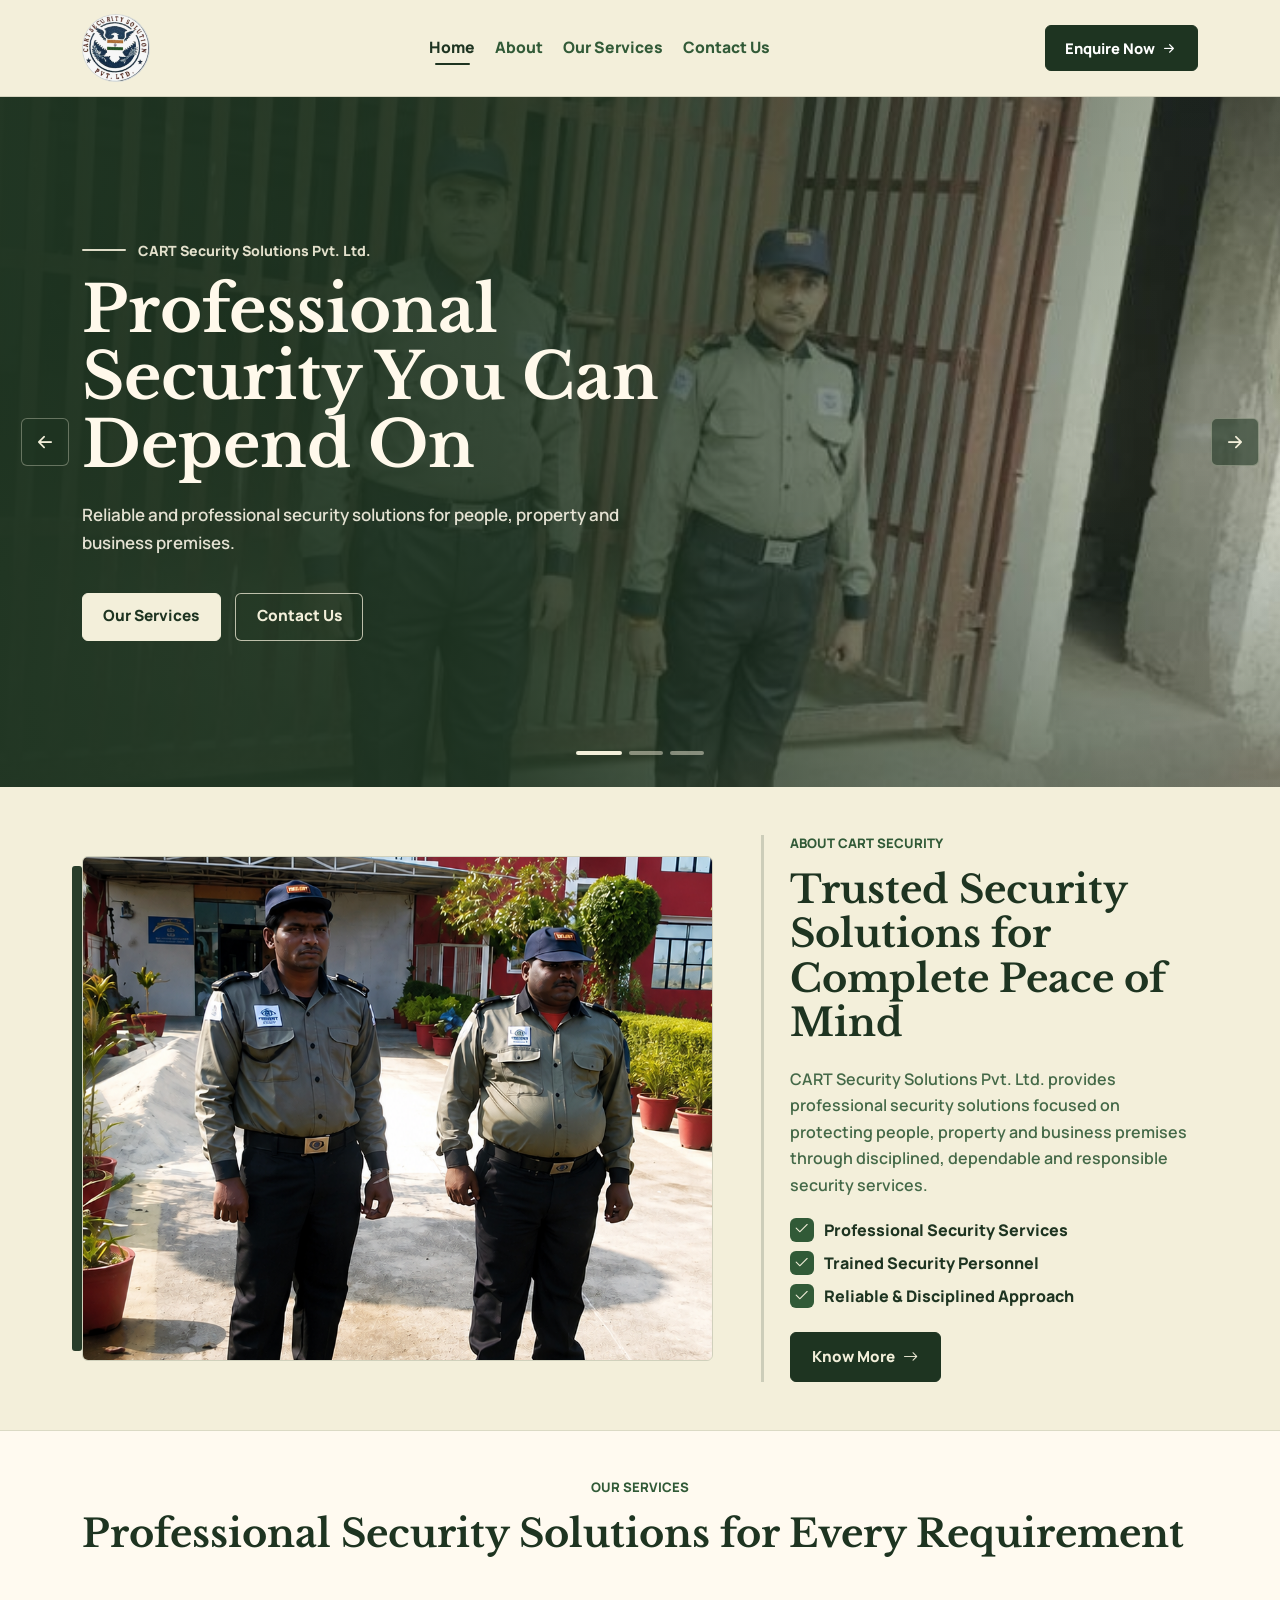
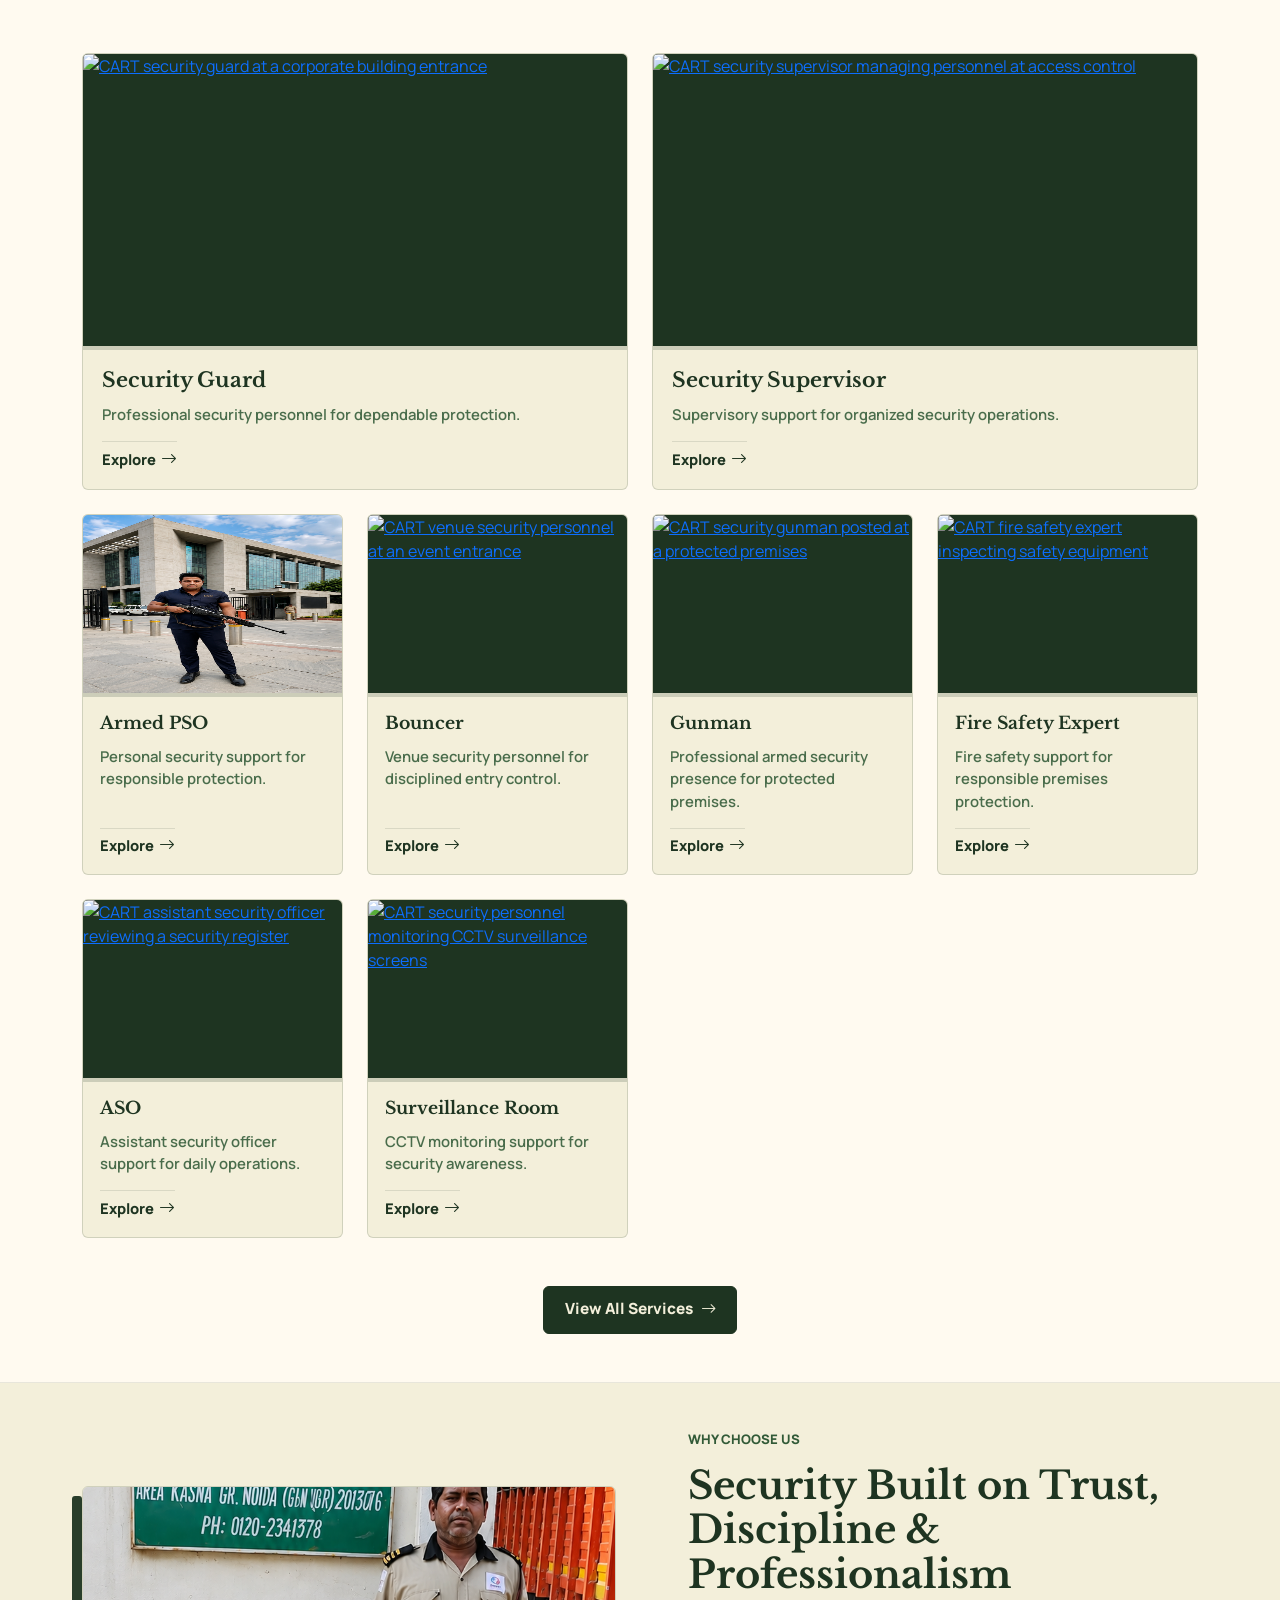
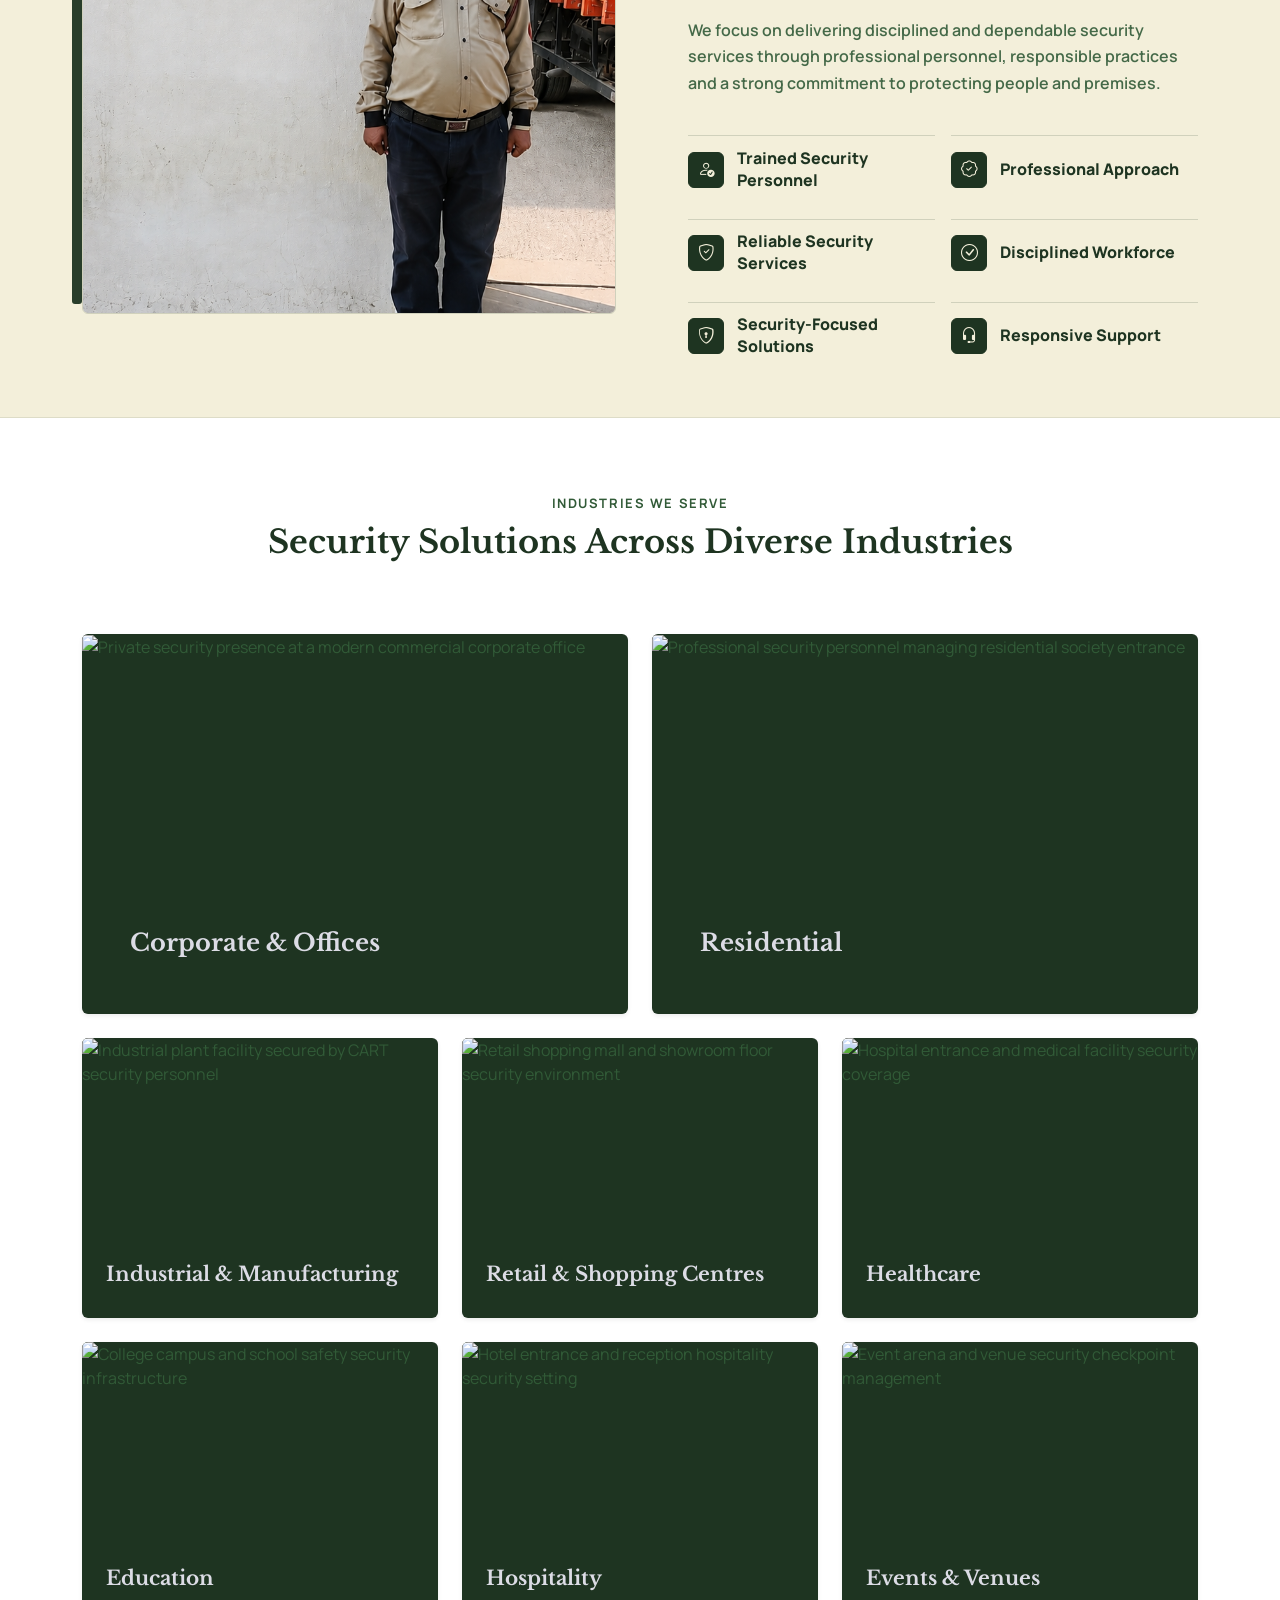
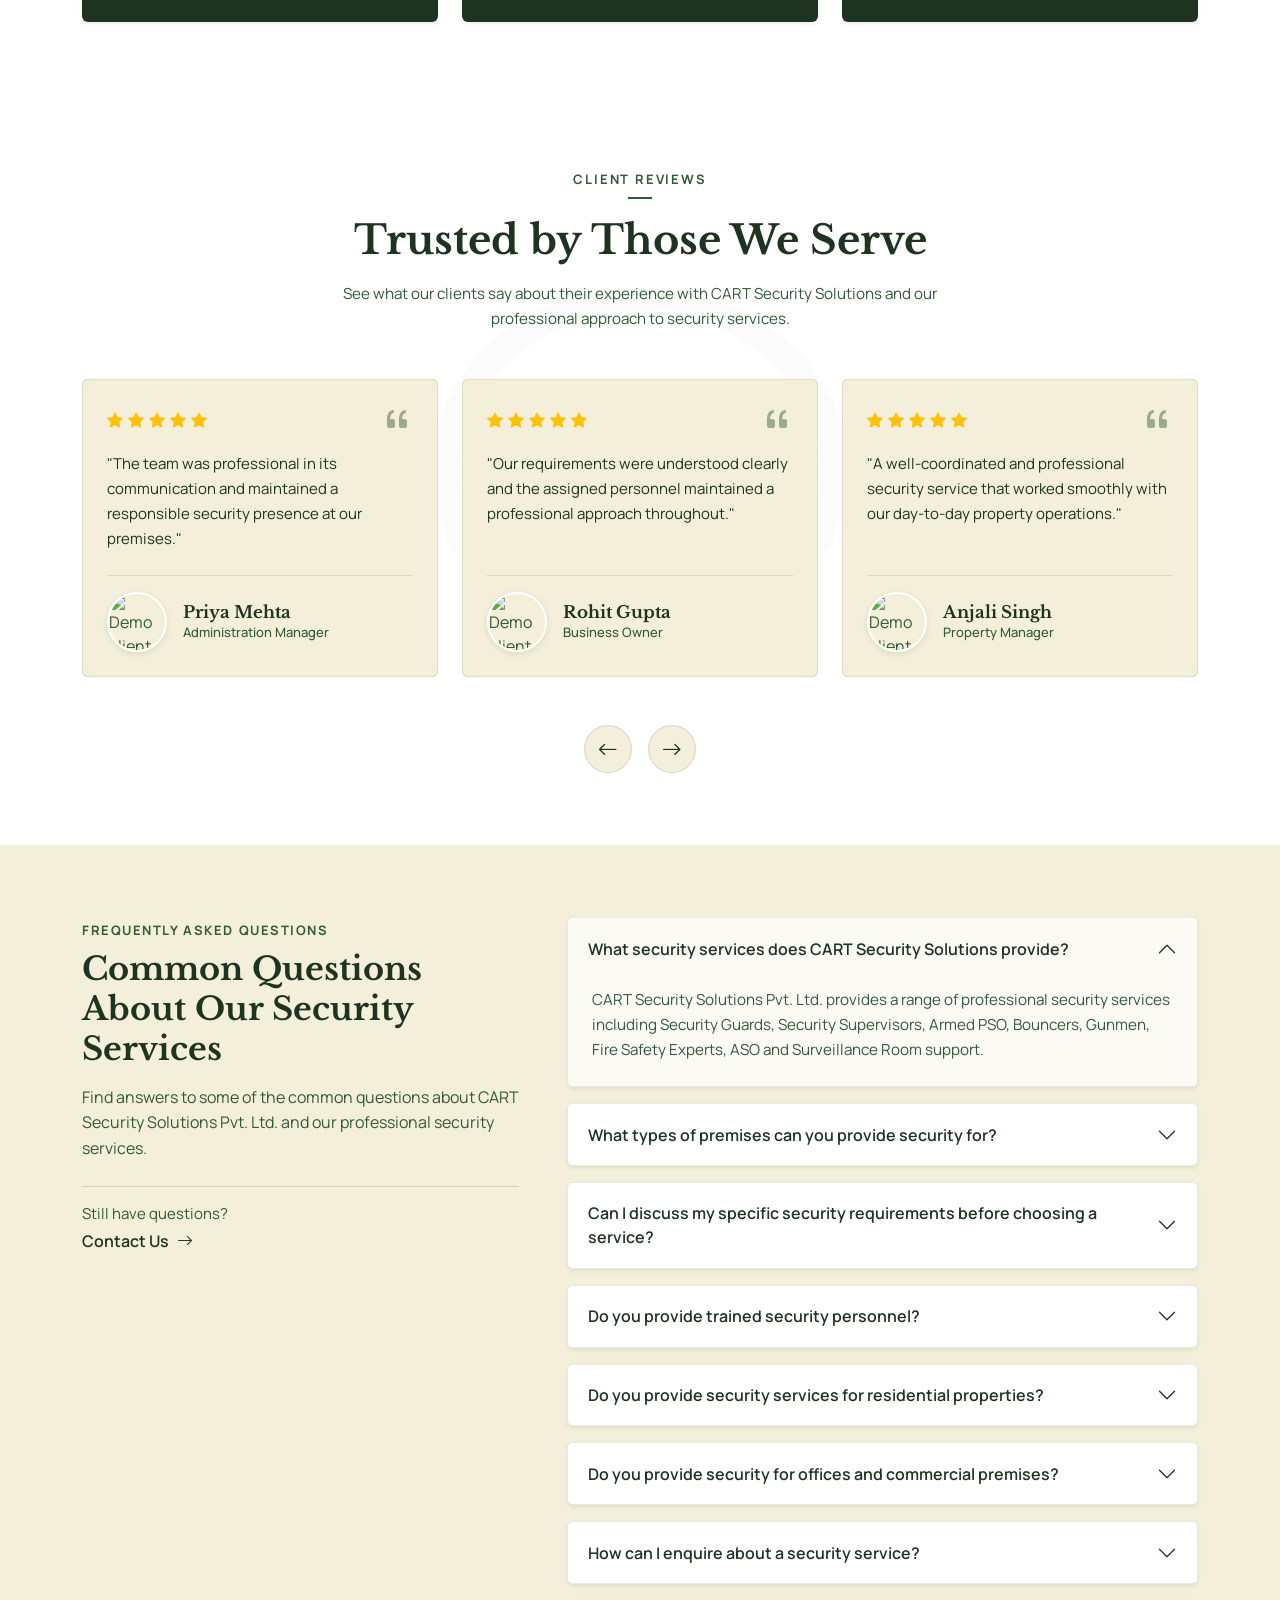
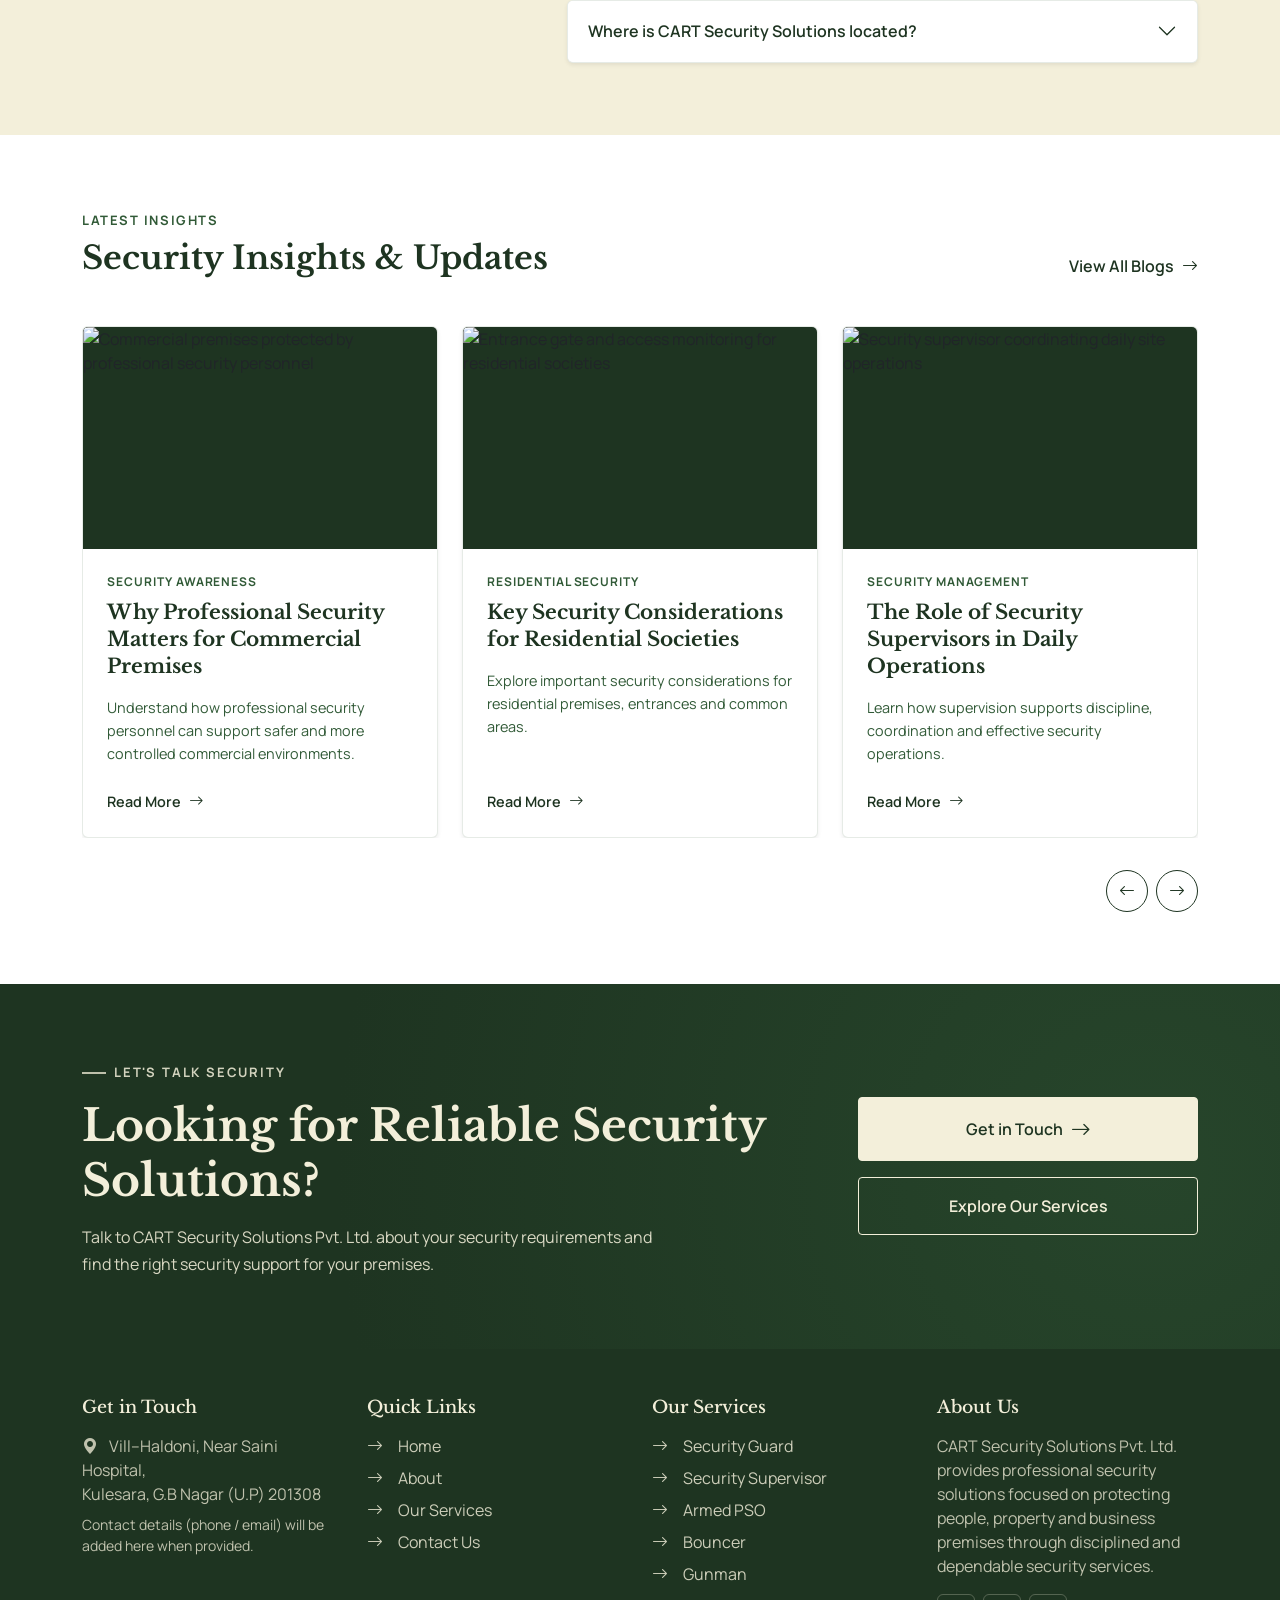
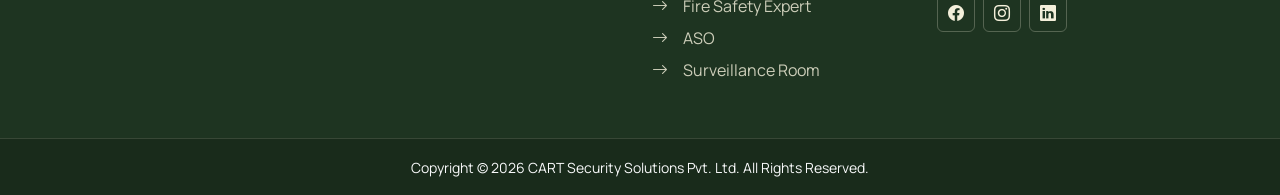
==== commit 8eb61758: "update" ====
--- a/index.html
+++ b/index.html
@@ -35,8 +35,20 @@
             <li class="nav-item">
               <a class="nav-link" href="/about_us.html">About</a>
             </li>
-            <li class="nav-item">
-              <a class="nav-link" href="services.html">Our Services</a>
+  <li class="nav-item dropdown">
+              <a class="nav-link dropdown-toggle" href="services.html" id="servicesDropdown" role="button" data-bs-toggle="dropdown" aria-expanded="false">
+                Our Services
+              </a>
+              <ul class="dropdown-menu" aria-labelledby="servicesDropdown">
+                <li><a class="dropdown-item" href="services/armed-pso.html">Armed PSO</a></li>
+                <li><a class="dropdown-item" href="services/ASO.html">ASO</a></li>
+                <li><a class="dropdown-item" href="services/Bouncer.html">Bouncer</a></li>
+                <li><a class="dropdown-item" href="services/Fire-Safety-Expert.html">Fire Safety Expert</a></li>
+                <li><a class="dropdown-item" href="services/Gunman.html">Gunman</a></li>
+                <li><a class="dropdown-item" href="services/security-guard.html">Security Guard</a></li>
+                <li><a class="dropdown-item" href="services/Security-Supervisor.html">Security Supervisor</a></li>
+                <li><a class="dropdown-item" href="services/Surveillance-Room.html">Surveillance Room</a></li>
+              </ul>
             </li>
             <li class="nav-item">
               <a class="nav-link" href="contact.html">Contact Us</a>
@@ -645,6 +657,578 @@
       </div>
 
     </div>
+  </div>
+</section>
+
+<!-- ==========================================================================
+   CART SECURITY SOLUTIONS PVT. LTD. - CLIENT REVIEWS / TESTIMONIALS SLIDER
+   ========================================================================== -->
+<!-- DEMO REVIEWS: Replace demo testimonial content, names, roles and images with genuine, verified client reviews before production -->
+<section class="cart-reviews-section py-5 position-relative overflow-hidden" aria-labelledby="cart-reviews-main-title">
+
+  <!-- Subtle Decorative Watermark Icon in Background -->
+  <div class="cart-reviews-watermark position-absolute top-50 start-50 translate-middle d-none d-lg-block" aria-hidden="true">
+    <i class="bi bi-chat-quote"></i>
+  </div>
+
+  <div class="container position-relative z-1 py-lg-4">
+
+    <!-- Section Header Area (Centered Layout) -->
+    <header class="cart-reviews-header text-center mb-4 mb-lg-5 mx-auto">
+      <div class="d-inline-flex flex-column align-items-center mb-2 mb-md-3">
+        <span class="cart-reviews-label text-uppercase fw-bold">Client Reviews</span>
+        <span class="cart-reviews-line d-block mt-2" aria-hidden="true"></span>
+      </div>
+      <h2 id="cart-reviews-main-title" class="cart-reviews-title mb-3">
+        Trusted by Those We Serve
+      </h2>
+      <p class="cart-reviews-description mx-auto mb-0">
+        See what our clients say about their experience with CART Security Solutions and our professional approach to security services.
+      </p>
+    </header>
+
+    <!-- Testimonials Carousel Container -->
+    <div 
+      id="cartReviewsCarousel" 
+      class="carousel slide cart-reviews-slider" 
+      data-bs-ride="carousel" 
+      data-bs-interval="5500" 
+      data-bs-pause="hover"
+      aria-roledescription="carousel"
+    >
+      <div class="carousel-inner" id="cartReviewsCarouselInner">
+
+        <!-- ==================== DESKTOP SLIDES (3 Cards Per Slide) ==================== -->
+        <div class="carousel-item active d-none d-lg-block" data-device="desktop">
+          <div class="row g-4 justify-content-center">
+            
+            <!-- Review 01 -->
+            <div class="col-lg-4 d-flex">
+              <article class="cart-reviews-card p-4 rounded d-flex flex-column justify-content-between w-100 position-relative">
+                <div>
+                  <div class="d-flex align-items-center justify-content-between mb-3">
+                    <div class="cart-reviews-stars text-warning fs-6" aria-label="Rating: 5 out of 5 stars">
+                      <i class="bi bi-star-fill"></i>
+                      <i class="bi bi-star-fill"></i>
+                      <i class="bi bi-star-fill"></i>
+                      <i class="bi bi-star-fill"></i>
+                      <i class="bi bi-star-fill"></i>
+                    </div>
+                    <i class="bi bi-quote cart-reviews-quote-icon fs-2" aria-hidden="true"></i>
+                  </div>
+                  <blockquote class="cart-reviews-text mb-4">
+                    <p class="mb-0">"Professional and responsive security support. The team maintained a disciplined approach and communicated clearly throughout the assignment."</p>
+                  </blockquote>
+                </div>
+                <div class="cart-reviews-client d-flex align-items-center pt-3 border-top cart-reviews-client-divider">
+                  <img src="assets/images/testimonials/client-01.jpg" alt="Demo client profile of Rahul Sharma" class="cart-reviews-client-image rounded-circle flex-shrink-0 me-3" loading="lazy" />
+                  <div>
+                    <h3 class="cart-reviews-client-name mb-0 fw-bold">Rahul Sharma</h3>
+                    <span class="cart-reviews-client-role d-block">Business Owner</span>
+                  </div>
+                </div>
+              </article>
+            </div>
+
+            <!-- Review 02 -->
+            <div class="col-lg-4 d-flex">
+              <article class="cart-reviews-card p-4 rounded d-flex flex-column justify-content-between w-100 position-relative">
+                <div>
+                  <div class="d-flex align-items-center justify-content-between mb-3">
+                    <div class="cart-reviews-stars text-warning fs-6" aria-label="Rating: 5 out of 5 stars">
+                      <i class="bi bi-star-fill"></i>
+                      <i class="bi bi-star-fill"></i>
+                      <i class="bi bi-star-fill"></i>
+                      <i class="bi bi-star-fill"></i>
+                      <i class="bi bi-star-fill"></i>
+                    </div>
+                    <i class="bi bi-quote cart-reviews-quote-icon fs-2" aria-hidden="true"></i>
+                  </div>
+                  <blockquote class="cart-reviews-text mb-4">
+                    <p class="mb-0">"The security personnel were professional, attentive and well coordinated with our facility requirements."</p>
+                  </blockquote>
+                </div>
+                <div class="cart-reviews-client d-flex align-items-center pt-3 border-top cart-reviews-client-divider">
+                  <img src="assets/images/testimonials/client-02.jpg" alt="Demo client profile of Neha Verma" class="cart-reviews-client-image rounded-circle flex-shrink-0 me-3" loading="lazy" />
+                  <div>
+                    <h3 class="cart-reviews-client-name mb-0 fw-bold">Neha Verma</h3>
+                    <span class="cart-reviews-client-role d-block">Facility Manager</span>
+                  </div>
+                </div>
+              </article>
+            </div>
+
+            <!-- Review 03 -->
+            <div class="col-lg-4 d-flex">
+              <article class="cart-reviews-card p-4 rounded d-flex flex-column justify-content-between w-100 position-relative">
+                <div>
+                  <div class="d-flex align-items-center justify-content-between mb-3">
+                    <div class="cart-reviews-stars text-warning fs-6" aria-label="Rating: 5 out of 5 stars">
+                      <i class="bi bi-star-fill"></i>
+                      <i class="bi bi-star-fill"></i>
+                      <i class="bi bi-star-fill"></i>
+                      <i class="bi bi-star-fill"></i>
+                      <i class="bi bi-star-fill"></i>
+                    </div>
+                    <i class="bi bi-quote cart-reviews-quote-icon fs-2" aria-hidden="true"></i>
+                  </div>
+                  <blockquote class="cart-reviews-text mb-4">
+                    <p class="mb-0">"We appreciated the organised approach and professional conduct of the security team assigned to our premises."</p>
+                  </blockquote>
+                </div>
+                <div class="cart-reviews-client d-flex align-items-center pt-3 border-top cart-reviews-client-divider">
+                  <img src="assets/images/testimonials/client-03.jpg" alt="Demo client profile of Amit Kapoor" class="cart-reviews-client-image rounded-circle flex-shrink-0 me-3" loading="lazy" />
+                  <div>
+                    <h3 class="cart-reviews-client-name mb-0 fw-bold">Amit Kapoor</h3>
+                    <span class="cart-reviews-client-role d-block">Operations Manager</span>
+                  </div>
+                </div>
+              </article>
+            </div>
+
+          </div>
+        </div>
+
+        <div class="carousel-item d-none d-lg-block" data-device="desktop">
+          <div class="row g-4 justify-content-center">
+
+            <!-- Review 04 -->
+            <div class="col-lg-4 d-flex">
+              <article class="cart-reviews-card p-4 rounded d-flex flex-column justify-content-between w-100 position-relative">
+                <div>
+                  <div class="d-flex align-items-center justify-content-between mb-3">
+                    <div class="cart-reviews-stars text-warning fs-6" aria-label="Rating: 5 out of 5 stars">
+                      <i class="bi bi-star-fill"></i>
+                      <i class="bi bi-star-fill"></i>
+                      <i class="bi bi-star-fill"></i>
+                      <i class="bi bi-star-fill"></i>
+                      <i class="bi bi-star-fill"></i>
+                    </div>
+                    <i class="bi bi-quote cart-reviews-quote-icon fs-2" aria-hidden="true"></i>
+                  </div>
+                  <blockquote class="cart-reviews-text mb-4">
+                    <p class="mb-0">"The team was professional in its communication and maintained a responsible security presence at our premises."</p>
+                  </blockquote>
+                </div>
+                <div class="cart-reviews-client d-flex align-items-center pt-3 border-top cart-reviews-client-divider">
+                  <img src="assets/images/testimonials/client-04.jpg" alt="Demo client profile of Priya Mehta" class="cart-reviews-client-image rounded-circle flex-shrink-0 me-3" loading="lazy" />
+                  <div>
+                    <h3 class="cart-reviews-client-name mb-0 fw-bold">Priya Mehta</h3>
+                    <span class="cart-reviews-client-role d-block">Administration Manager</span>
+                  </div>
+                </div>
+              </article>
+            </div>
+
+            <!-- Review 05 -->
+            <div class="col-lg-4 d-flex">
+              <article class="cart-reviews-card p-4 rounded d-flex flex-column justify-content-between w-100 position-relative">
+                <div>
+                  <div class="d-flex align-items-center justify-content-between mb-3">
+                    <div class="cart-reviews-stars text-warning fs-6" aria-label="Rating: 5 out of 5 stars">
+                      <i class="bi bi-star-fill"></i>
+                      <i class="bi bi-star-fill"></i>
+                      <i class="bi bi-star-fill"></i>
+                      <i class="bi bi-star-fill"></i>
+                      <i class="bi bi-star-fill"></i>
+                    </div>
+                    <i class="bi bi-quote cart-reviews-quote-icon fs-2" aria-hidden="true"></i>
+                  </div>
+                  <blockquote class="cart-reviews-text mb-4">
+                    <p class="mb-0">"Our requirements were understood clearly and the assigned personnel maintained a professional approach throughout."</p>
+                  </blockquote>
+                </div>
+                <div class="cart-reviews-client d-flex align-items-center pt-3 border-top cart-reviews-client-divider">
+                  <img src="assets/images/testimonials/client-05.jpg" alt="Demo client profile of Rohit Gupta" class="cart-reviews-client-image rounded-circle flex-shrink-0 me-3" loading="lazy" />
+                  <div>
+                    <h3 class="cart-reviews-client-name mb-0 fw-bold">Rohit Gupta</h3>
+                    <span class="cart-reviews-client-role d-block">Business Owner</span>
+                  </div>
+                </div>
+              </article>
+            </div>
+
+            <!-- Review 06 -->
+            <div class="col-lg-4 d-flex">
+              <article class="cart-reviews-card p-4 rounded d-flex flex-column justify-content-between w-100 position-relative">
+                <div>
+                  <div class="d-flex align-items-center justify-content-between mb-3">
+                    <div class="cart-reviews-stars text-warning fs-6" aria-label="Rating: 5 out of 5 stars">
+                      <i class="bi bi-star-fill"></i>
+                      <i class="bi bi-star-fill"></i>
+                      <i class="bi bi-star-fill"></i>
+                      <i class="bi bi-star-fill"></i>
+                      <i class="bi bi-star-fill"></i>
+                    </div>
+                    <i class="bi bi-quote cart-reviews-quote-icon fs-2" aria-hidden="true"></i>
+                  </div>
+                  <blockquote class="cart-reviews-text mb-4">
+                    <p class="mb-0">"A well-coordinated and professional security service that worked smoothly with our day-to-day property operations."</p>
+                  </blockquote>
+                </div>
+                <div class="cart-reviews-client d-flex align-items-center pt-3 border-top cart-reviews-client-divider">
+                  <img src="assets/images/testimonials/client-06.jpg" alt="Demo client profile of Anjali Singh" class="cart-reviews-client-image rounded-circle flex-shrink-0 me-3" loading="lazy" />
+                  <div>
+                    <h3 class="cart-reviews-client-name mb-0 fw-bold">Anjali Singh</h3>
+                    <span class="cart-reviews-client-role d-block">Property Manager</span>
+                  </div>
+                </div>
+              </article>
+            </div>
+
+          </div>
+        </div>
+
+        <!-- ==================== TABLET SLIDES (2 Cards Per Slide) ==================== -->
+        <div class="carousel-item d-none d-md-block d-lg-none" data-device="tablet">
+          <div class="row g-4 justify-content-center">
+            <!-- Review 01 -->
+            <div class="col-md-6 d-flex">
+              <article class="cart-reviews-card p-4 rounded d-flex flex-column justify-content-between w-100 position-relative">
+                <div>
+                  <div class="d-flex align-items-center justify-content-between mb-3">
+                    <div class="cart-reviews-stars text-warning fs-6">
+                      <i class="bi bi-star-fill"></i><i class="bi bi-star-fill"></i><i class="bi bi-star-fill"></i><i class="bi bi-star-fill"></i><i class="bi bi-star-fill"></i>
+                    </div>
+                    <i class="bi bi-quote cart-reviews-quote-icon fs-2" aria-hidden="true"></i>
+                  </div>
+                  <blockquote class="cart-reviews-text mb-4">
+                    <p class="mb-0">"Professional and responsive security support. The team maintained a disciplined approach and communicated clearly throughout the assignment."</p>
+                  </blockquote>
+                </div>
+                <div class="cart-reviews-client d-flex align-items-center pt-3 border-top cart-reviews-client-divider">
+                  <img src="assets/images/testimonials/client-01.jpg" alt="Demo client profile of Rahul Sharma" class="cart-reviews-client-image rounded-circle flex-shrink-0 me-3" loading="lazy" />
+                  <div>
+                    <h3 class="cart-reviews-client-name mb-0 fw-bold">Rahul Sharma</h3>
+                    <span class="cart-reviews-client-role d-block">Business Owner</span>
+                  </div>
+                </div>
+              </article>
+            </div>
+            <!-- Review 02 -->
+            <div class="col-md-6 d-flex">
+              <article class="cart-reviews-card p-4 rounded d-flex flex-column justify-content-between w-100 position-relative">
+                <div>
+                  <div class="d-flex align-items-center justify-content-between mb-3">
+                    <div class="cart-reviews-stars text-warning fs-6">
+                      <i class="bi bi-star-fill"></i><i class="bi bi-star-fill"></i><i class="bi bi-star-fill"></i><i class="bi bi-star-fill"></i><i class="bi bi-star-fill"></i>
+                    </div>
+                    <i class="bi bi-quote cart-reviews-quote-icon fs-2" aria-hidden="true"></i>
+                  </div>
+                  <blockquote class="cart-reviews-text mb-4">
+                    <p class="mb-0">"The security personnel were professional, attentive and well coordinated with our facility requirements."</p>
+                  </blockquote>
+                </div>
+                <div class="cart-reviews-client d-flex align-items-center pt-3 border-top cart-reviews-client-divider">
+                  <img src="assets/images/testimonials/client-02.jpg" alt="Demo client profile of Neha Verma" class="cart-reviews-client-image rounded-circle flex-shrink-0 me-3" loading="lazy" />
+                  <div>
+                    <h3 class="cart-reviews-client-name mb-0 fw-bold">Neha Verma</h3>
+                    <span class="cart-reviews-client-role d-block">Facility Manager</span>
+                  </div>
+                </div>
+              </article>
+            </div>
+          </div>
+        </div>
+
+        <div class="carousel-item d-none d-md-block d-lg-none" data-device="tablet">
+          <div class="row g-4 justify-content-center">
+            <!-- Review 03 -->
+            <div class="col-md-6 d-flex">
+              <article class="cart-reviews-card p-4 rounded d-flex flex-column justify-content-between w-100 position-relative">
+                <div>
+                  <div class="d-flex align-items-center justify-content-between mb-3">
+                    <div class="cart-reviews-stars text-warning fs-6">
+                      <i class="bi bi-star-fill"></i><i class="bi bi-star-fill"></i><i class="bi bi-star-fill"></i><i class="bi bi-star-fill"></i><i class="bi bi-star-fill"></i>
+                    </div>
+                    <i class="bi bi-quote cart-reviews-quote-icon fs-2" aria-hidden="true"></i>
+                  </div>
+                  <blockquote class="cart-reviews-text mb-4">
+                    <p class="mb-0">"We appreciated the organised approach and professional conduct of the security team assigned to our premises."</p>
+                  </blockquote>
+                </div>
+                <div class="cart-reviews-client d-flex align-items-center pt-3 border-top cart-reviews-client-divider">
+                  <img src="assets/images/testimonials/client-03.jpg" alt="Demo client profile of Amit Kapoor" class="cart-reviews-client-image rounded-circle flex-shrink-0 me-3" loading="lazy" />
+                  <div>
+                    <h3 class="cart-reviews-client-name mb-0 fw-bold">Amit Kapoor</h3>
+                    <span class="cart-reviews-client-role d-block">Operations Manager</span>
+                  </div>
+                </div>
+              </article>
+            </div>
+            <!-- Review 04 -->
+            <div class="col-md-6 d-flex">
+              <article class="cart-reviews-card p-4 rounded d-flex flex-column justify-content-between w-100 position-relative">
+                <div>
+                  <div class="d-flex align-items-center justify-content-between mb-3">
+                    <div class="cart-reviews-stars text-warning fs-6">
+                      <i class="bi bi-star-fill"></i><i class="bi bi-star-fill"></i><i class="bi bi-star-fill"></i><i class="bi bi-star-fill"></i><i class="bi bi-star-fill"></i>
+                    </div>
+                    <i class="bi bi-quote cart-reviews-quote-icon fs-2" aria-hidden="true"></i>
+                  </div>
+                  <blockquote class="cart-reviews-text mb-4">
+                    <p class="mb-0">"The team was professional in its communication and maintained a responsible security presence at our premises."</p>
+                  </blockquote>
+                </div>
+                <div class="cart-reviews-client d-flex align-items-center pt-3 border-top cart-reviews-client-divider">
+                  <img src="assets/images/testimonials/client-04.jpg" alt="Demo client profile of Priya Mehta" class="cart-reviews-client-image rounded-circle flex-shrink-0 me-3" loading="lazy" />
+                  <div>
+                    <h3 class="cart-reviews-client-name mb-0 fw-bold">Priya Mehta</h3>
+                    <span class="cart-reviews-client-role d-block">Administration Manager</span>
+                  </div>
+                </div>
+              </article>
+            </div>
+          </div>
+        </div>
+
+        <div class="carousel-item d-none d-md-block d-lg-none" data-device="tablet">
+          <div class="row g-4 justify-content-center">
+            <!-- Review 05 -->
+            <div class="col-md-6 d-flex">
+              <article class="cart-reviews-card p-4 rounded d-flex flex-column justify-content-between w-100 position-relative">
+                <div>
+                  <div class="d-flex align-items-center justify-content-between mb-3">
+                    <div class="cart-reviews-stars text-warning fs-6">
+                      <i class="bi bi-star-fill"></i><i class="bi bi-star-fill"></i><i class="bi bi-star-fill"></i><i class="bi bi-star-fill"></i><i class="bi bi-star-fill"></i>
+                    </div>
+                    <i class="bi bi-quote cart-reviews-quote-icon fs-2" aria-hidden="true"></i>
+                  </div>
+                  <blockquote class="cart-reviews-text mb-4">
+                    <p class="mb-0">"Our requirements were understood clearly and the assigned personnel maintained a professional approach throughout."</p>
+                  </blockquote>
+                </div>
+                <div class="cart-reviews-client d-flex align-items-center pt-3 border-top cart-reviews-client-divider">
+                  <img src="assets/images/testimonials/client-05.jpg" alt="Demo client profile of Rohit Gupta" class="cart-reviews-client-image rounded-circle flex-shrink-0 me-3" loading="lazy" />
+                  <div>
+                    <h3 class="cart-reviews-client-name mb-0 fw-bold">Rohit Gupta</h3>
+                    <span class="cart-reviews-client-role d-block">Business Owner</span>
+                  </div>
+                </div>
+              </article>
+            </div>
+            <!-- Review 06 -->
+            <div class="col-md-6 d-flex">
+              <article class="cart-reviews-card p-4 rounded d-flex flex-column justify-content-between w-100 position-relative">
+                <div>
+                  <div class="d-flex align-items-center justify-content-between mb-3">
+                    <div class="cart-reviews-stars text-warning fs-6">
+                      <i class="bi bi-star-fill"></i><i class="bi bi-star-fill"></i><i class="bi bi-star-fill"></i><i class="bi bi-star-fill"></i><i class="bi bi-star-fill"></i>
+                    </div>
+                    <i class="bi bi-quote cart-reviews-quote-icon fs-2" aria-hidden="true"></i>
+                  </div>
+                  <blockquote class="cart-reviews-text mb-4">
+                    <p class="mb-0">"A well-coordinated and professional security service that worked smoothly with our day-to-day property operations."</p>
+                  </blockquote>
+                </div>
+                <div class="cart-reviews-client d-flex align-items-center pt-3 border-top cart-reviews-client-divider">
+                  <img src="assets/images/testimonials/client-06.jpg" alt="Demo client profile of Anjali Singh" class="cart-reviews-client-image rounded-circle flex-shrink-0 me-3" loading="lazy" />
+                  <div>
+                    <h3 class="cart-reviews-client-name mb-0 fw-bold">Anjali Singh</h3>
+                    <span class="cart-reviews-client-role d-block">Property Manager</span>
+                  </div>
+                </div>
+              </article>
+            </div>
+          </div>
+        </div>
+
+        <!-- ==================== MOBILE SLIDES (1 Card Per Slide) ==================== -->
+        <div class="carousel-item d-block d-md-none" data-device="mobile">
+          <div class="row justify-content-center">
+            <!-- Review 01 -->
+            <div class="col-12">
+              <article class="cart-reviews-card p-4 rounded d-flex flex-column justify-content-between w-100 position-relative">
+                <div>
+                  <div class="d-flex align-items-center justify-content-between mb-3">
+                    <div class="cart-reviews-stars text-warning fs-6">
+                      <i class="bi bi-star-fill"></i><i class="bi bi-star-fill"></i><i class="bi bi-star-fill"></i><i class="bi bi-star-fill"></i><i class="bi bi-star-fill"></i>
+                    </div>
+                    <i class="bi bi-quote cart-reviews-quote-icon fs-2" aria-hidden="true"></i>
+                  </div>
+                  <blockquote class="cart-reviews-text mb-4">
+                    <p class="mb-0">"Professional and responsive security support. The team maintained a disciplined approach and communicated clearly throughout the assignment."</p>
+                  </blockquote>
+                </div>
+                <div class="cart-reviews-client d-flex align-items-center pt-3 border-top cart-reviews-client-divider">
+                  <img src="assets/images/testimonials/client-01.jpg" alt="Demo client profile of Rahul Sharma" class="cart-reviews-client-image rounded-circle flex-shrink-0 me-3" loading="lazy" />
+                  <div>
+                    <h3 class="cart-reviews-client-name mb-0 fw-bold">Rahul Sharma</h3>
+                    <span class="cart-reviews-client-role d-block">Business Owner</span>
+                  </div>
+                </div>
+              </article>
+            </div>
+          </div>
+        </div>
+
+        <div class="carousel-item d-none d-block-mobile-init" data-device="mobile">
+          <div class="row justify-content-center">
+            <!-- Review 02 -->
+            <div class="col-12">
+              <article class="cart-reviews-card p-4 rounded d-flex flex-column justify-content-between w-100 position-relative">
+                <div>
+                  <div class="d-flex align-items-center justify-content-between mb-3">
+                    <div class="cart-reviews-stars text-warning fs-6">
+                      <i class="bi bi-star-fill"></i><i class="bi bi-star-fill"></i><i class="bi bi-star-fill"></i><i class="bi bi-star-fill"></i><i class="bi bi-star-fill"></i>
+                    </div>
+                    <i class="bi bi-quote cart-reviews-quote-icon fs-2" aria-hidden="true"></i>
+                  </div>
+                  <blockquote class="cart-reviews-text mb-4">
+                    <p class="mb-0">"The security personnel were professional, attentive and well coordinated with our facility requirements."</p>
+                  </blockquote>
+                </div>
+                <div class="cart-reviews-client d-flex align-items-center pt-3 border-top cart-reviews-client-divider">
+                  <img src="assets/images/testimonials/client-02.jpg" alt="Demo client profile of Neha Verma" class="cart-reviews-client-image rounded-circle flex-shrink-0 me-3" loading="lazy" />
+                  <div>
+                    <h3 class="cart-reviews-client-name mb-0 fw-bold">Neha Verma</h3>
+                    <span class="cart-reviews-client-role d-block">Facility Manager</span>
+                  </div>
+                </div>
+              </article>
+            </div>
+          </div>
+        </div>
+
+        <div class="carousel-item d-none d-block-mobile-init" data-device="mobile">
+          <div class="row justify-content-center">
+            <!-- Review 03 -->
+            <div class="col-12">
+              <article class="cart-reviews-card p-4 rounded d-flex flex-column justify-content-between w-100 position-relative">
+                <div>
+                  <div class="d-flex align-items-center justify-content-between mb-3">
+                    <div class="cart-reviews-stars text-warning fs-6">
+                      <i class="bi bi-star-fill"></i><i class="bi bi-star-fill"></i><i class="bi bi-star-fill"></i><i class="bi bi-star-fill"></i><i class="bi bi-star-fill"></i>
+                    </div>
+                    <i class="bi bi-quote cart-reviews-quote-icon fs-2" aria-hidden="true"></i>
+                  </div>
+                  <blockquote class="cart-reviews-text mb-4">
+                    <p class="mb-0">"We appreciated the organised approach and professional conduct of the security team assigned to our premises."</p>
+                  </blockquote>
+                </div>
+                <div class="cart-reviews-client d-flex align-items-center pt-3 border-top cart-reviews-client-divider">
+                  <img src="assets/images/testimonials/client-03.jpg" alt="Demo client profile of Amit Kapoor" class="cart-reviews-client-image rounded-circle flex-shrink-0 me-3" loading="lazy" />
+                  <div>
+                    <h3 class="cart-reviews-client-name mb-0 fw-bold">Amit Kapoor</h3>
+                    <span class="cart-reviews-client-role d-block">Operations Manager</span>
+                  </div>
+                </div>
+              </article>
+            </div>
+          </div>
+        </div>
+
+        <div class="carousel-item d-none d-block-mobile-init" data-device="mobile">
+          <div class="row justify-content-center">
+            <!-- Review 04 -->
+            <div class="col-12">
+              <article class="cart-reviews-card p-4 rounded d-flex flex-column justify-content-between w-100 position-relative">
+                <div>
+                  <div class="d-flex align-items-center justify-content-between mb-3">
+                    <div class="cart-reviews-stars text-warning fs-6">
+                      <i class="bi bi-star-fill"></i><i class="bi bi-star-fill"></i><i class="bi bi-star-fill"></i><i class="bi bi-star-fill"></i><i class="bi bi-star-fill"></i>
+                    </div>
+                    <i class="bi bi-quote cart-reviews-quote-icon fs-2" aria-hidden="true"></i>
+                  </div>
+                  <blockquote class="cart-reviews-text mb-4">
+                    <p class="mb-0">"The team was professional in its communication and maintained a responsible security presence at our premises."</p>
+                  </blockquote>
+                </div>
+                <div class="cart-reviews-client d-flex align-items-center pt-3 border-top cart-reviews-client-divider">
+                  <img src="assets/images/testimonials/client-04.jpg" alt="Demo client profile of Priya Mehta" class="cart-reviews-client-image rounded-circle flex-shrink-0 me-3" loading="lazy" />
+                  <div>
+                    <h3 class="cart-reviews-client-name mb-0 fw-bold">Priya Mehta</h3>
+                    <span class="cart-reviews-client-role d-block">Administration Manager</span>
+                  </div>
+                </div>
+              </article>
+            </div>
+          </div>
+        </div>
+
+        <div class="carousel-item d-none d-block-mobile-init" data-device="mobile">
+          <div class="row justify-content-center">
+            <!-- Review 05 -->
+            <div class="col-12">
+              <article class="cart-reviews-card p-4 rounded d-flex flex-column justify-content-between w-100 position-relative">
+                <div>
+                  <div class="d-flex align-items-center justify-content-between mb-3">
+                    <div class="cart-reviews-stars text-warning fs-6">
+                      <i class="bi bi-star-fill"></i><i class="bi bi-star-fill"></i><i class="bi bi-star-fill"></i><i class="bi bi-star-fill"></i><i class="bi bi-star-fill"></i>
+                    </div>
+                    <i class="bi bi-quote cart-reviews-quote-icon fs-2" aria-hidden="true"></i>
+                  </div>
+                  <blockquote class="cart-reviews-text mb-4">
+                    <p class="mb-0">"Our requirements were understood clearly and the assigned personnel maintained a professional approach throughout."</p>
+                  </blockquote>
+                </div>
+                <div class="cart-reviews-client d-flex align-items-center pt-3 border-top cart-reviews-client-divider">
+                  <img src="assets/images/testimonials/client-05.jpg" alt="Demo client profile of Rohit Gupta" class="cart-reviews-client-image rounded-circle flex-shrink-0 me-3" loading="lazy" />
+                  <div>
+                    <h3 class="cart-reviews-client-name mb-0 fw-bold">Rohit Gupta</h3>
+                    <span class="cart-reviews-client-role d-block">Business Owner</span>
+                  </div>
+                </div>
+              </article>
+            </div>
+          </div>
+        </div>
+
+        <div class="carousel-item d-none d-block-mobile-init" data-device="mobile">
+          <div class="row justify-content-center">
+            <!-- Review 06 -->
+            <div class="col-12">
+              <article class="cart-reviews-card p-4 rounded d-flex flex-column justify-content-between w-100 position-relative">
+                <div>
+                  <div class="d-flex align-items-center justify-content-between mb-3">
+                    <div class="cart-reviews-stars text-warning fs-6">
+                      <i class="bi bi-star-fill"></i><i class="bi bi-star-fill"></i><i class="bi bi-star-fill"></i><i class="bi bi-star-fill"></i><i class="bi bi-star-fill"></i>
+                    </div>
+                    <i class="bi bi-quote cart-reviews-quote-icon fs-2" aria-hidden="true"></i>
+                  </div>
+                  <blockquote class="cart-reviews-text mb-4">
+                    <p class="mb-0">"A well-coordinated and professional security service that worked smoothly with our day-to-day property operations."</p>
+                  </blockquote>
+                </div>
+                <div class="cart-reviews-client d-flex align-items-center pt-3 border-top cart-reviews-client-divider">
+                  <img src="assets/images/testimonials/client-06.jpg" alt="Demo client profile of Anjali Singh" class="cart-reviews-client-image rounded-circle flex-shrink-0 me-3" loading="lazy" />
+                  <div>
+                    <h3 class="cart-reviews-client-name mb-0 fw-bold">Anjali Singh</h3>
+                    <span class="cart-reviews-client-role d-block">Property Manager</span>
+                  </div>
+                </div>
+              </article>
+            </div>
+          </div>
+        </div>
+
+      </div>
+
+      <!-- Navigation Arrows (Centered Below Testimonials) -->
+      <nav class="cart-reviews-navigation d-flex align-items-center justify-content-center gap-3 mt-4 mt-lg-5" aria-label="Testimonial navigation">
+        <button 
+          class="cart-reviews-nav-btn cart-reviews-prev d-flex align-items-center justify-content-center border-0 rounded-circle" 
+          type="button" 
+          data-bs-target="#cartReviewsCarousel" 
+          data-bs-slide="prev"
+          aria-label="Previous testimonials"
+        >
+          <i class="bi bi-arrow-left fs-5" aria-hidden="true"></i>
+        </button>
+
+        <button 
+          class="cart-reviews-nav-btn cart-reviews-next d-flex align-items-center justify-content-center border-0 rounded-circle" 
+          type="button" 
+          data-bs-target="#cartReviewsCarousel" 
+          data-bs-slide="next"
+          aria-label="Next testimonials"
+        >
+          <i class="bi bi-arrow-right fs-5" aria-hidden="true"></i>
+        </button>
+      </nav>
+
+    </div>
+
   </div>
 </section>
 
--- a/assets/css/style.css
+++ b/assets/css/style.css
@@ -2311,3 +2311,145 @@
     overflow-wrap: anywhere;
   }
 }
+/* ==========================================================================
+   CART SECURITY SOLUTIONS PVT. LTD. - CLIENT REVIEWS / TESTIMONIALS SLIDER
+   ========================================================================== */
+
+/* Section Base */
+.cart-reviews-section {
+  background-color: #ffffff;
+}
+
+/* Subtle Quote Watermark */
+.cart-reviews-watermark {
+  font-size: 26rem;
+  line-height: 1;
+  color: rgba(49, 90, 55, 0.025);
+  pointer-events: none;
+  z-index: 0;
+}
+
+/* Section Header Typography */
+.cart-reviews-header {
+  max-width: 740px;
+}
+
+.cart-reviews-line {
+  width: 24px;
+  height: 2px;
+  background-color: #315a37;
+}
+
+.cart-reviews-label {
+  font-family: 'Manrope', sans-serif;
+  color: #315a37;
+  font-size: 0.8125rem;
+  letter-spacing: 0.14em;
+}
+
+.cart-reviews-title {
+  font-family: 'Libre Baskerville', serif;
+  color: #1e3421;
+  font-weight: 700;
+  line-height: 1.25;
+  font-size: clamp(1.75rem, 3.2vw, 2.5rem);
+}
+
+.cart-reviews-description {
+  font-family: 'Manrope', sans-serif;
+  color: #315a37;
+  font-size: 0.95rem;
+  line-height: 1.65;
+  max-width: 650px;
+}
+
+/* Testimonial Card Styling */
+.cart-reviews-card {
+  background-color: #f3efda;
+  border: 1px solid rgba(49, 90, 55, 0.12);
+  border-radius: 6px !important;
+  transition: transform 0.3s ease, box-shadow 0.3s ease, border-color 0.3s ease;
+}
+
+.cart-reviews-card:hover {
+  transform: translateY(-4px);
+  box-shadow: 0 10px 24px rgba(30, 52, 33, 0.08);
+  border-color: rgba(49, 90, 55, 0.25);
+}
+
+/* Quote Icon & Stars */
+.cart-reviews-quote-icon {
+  color: #315a37;
+  opacity: 0.45;
+  line-height: 1;
+}
+
+.cart-reviews-stars i {
+  margin-right: 2px;
+}
+
+/* Review Text */
+.cart-reviews-text {
+  font-family: 'Manrope', sans-serif;
+  color: #1e3421;
+  font-size: 0.9375rem;
+  line-height: 1.65;
+  font-style: normal;
+}
+
+/* Client Details */
+.cart-reviews-client-divider {
+  border-top-color: rgba(49, 90, 55, 0.12) !important;
+}
+
+.cart-reviews-client-image {
+  width: 60px;
+  height: 60px;
+  object-fit: cover;
+  border: 2px solid #ffffff;
+  box-shadow: 0 2px 6px rgba(30, 52, 33, 0.1);
+}
+
+.cart-reviews-client-name {
+  font-family: 'Libre Baskerville', serif;
+  color: #1e3421;
+  font-size: 1.05rem;
+  line-height: 1.3;
+}
+
+.cart-reviews-client-role {
+  font-family: 'Manrope', sans-serif;
+  color: #315a37;
+  font-size: 0.8125rem;
+  font-weight: 500;
+}
+
+/* Navigation Controls (Centered Below) */
+.cart-reviews-nav-btn {
+  width: 48px;
+  height: 48px;
+  background-color: #f3efda;
+  color: #1e3421;
+  border: 1px solid rgba(49, 90, 55, 0.15) !important;
+  transition: background-color 0.25s ease, color 0.25s ease, transform 0.25s ease;
+  cursor: pointer;
+}
+
+.cart-reviews-nav-btn:hover,
+.cart-reviews-nav-btn:focus {
+  background-color: #1e3421;
+  color: #f3efda;
+  transform: scale(1.06);
+}
+
+/* Mobile & Tablet Specific Layout Safety */
+@media (max-width: 767.98px) {
+  .cart-reviews-card {
+    padding: 1.5rem !important;
+  }
+
+  .cart-reviews-client-image {
+    width: 52px;
+    height: 52px;
+  }
+}
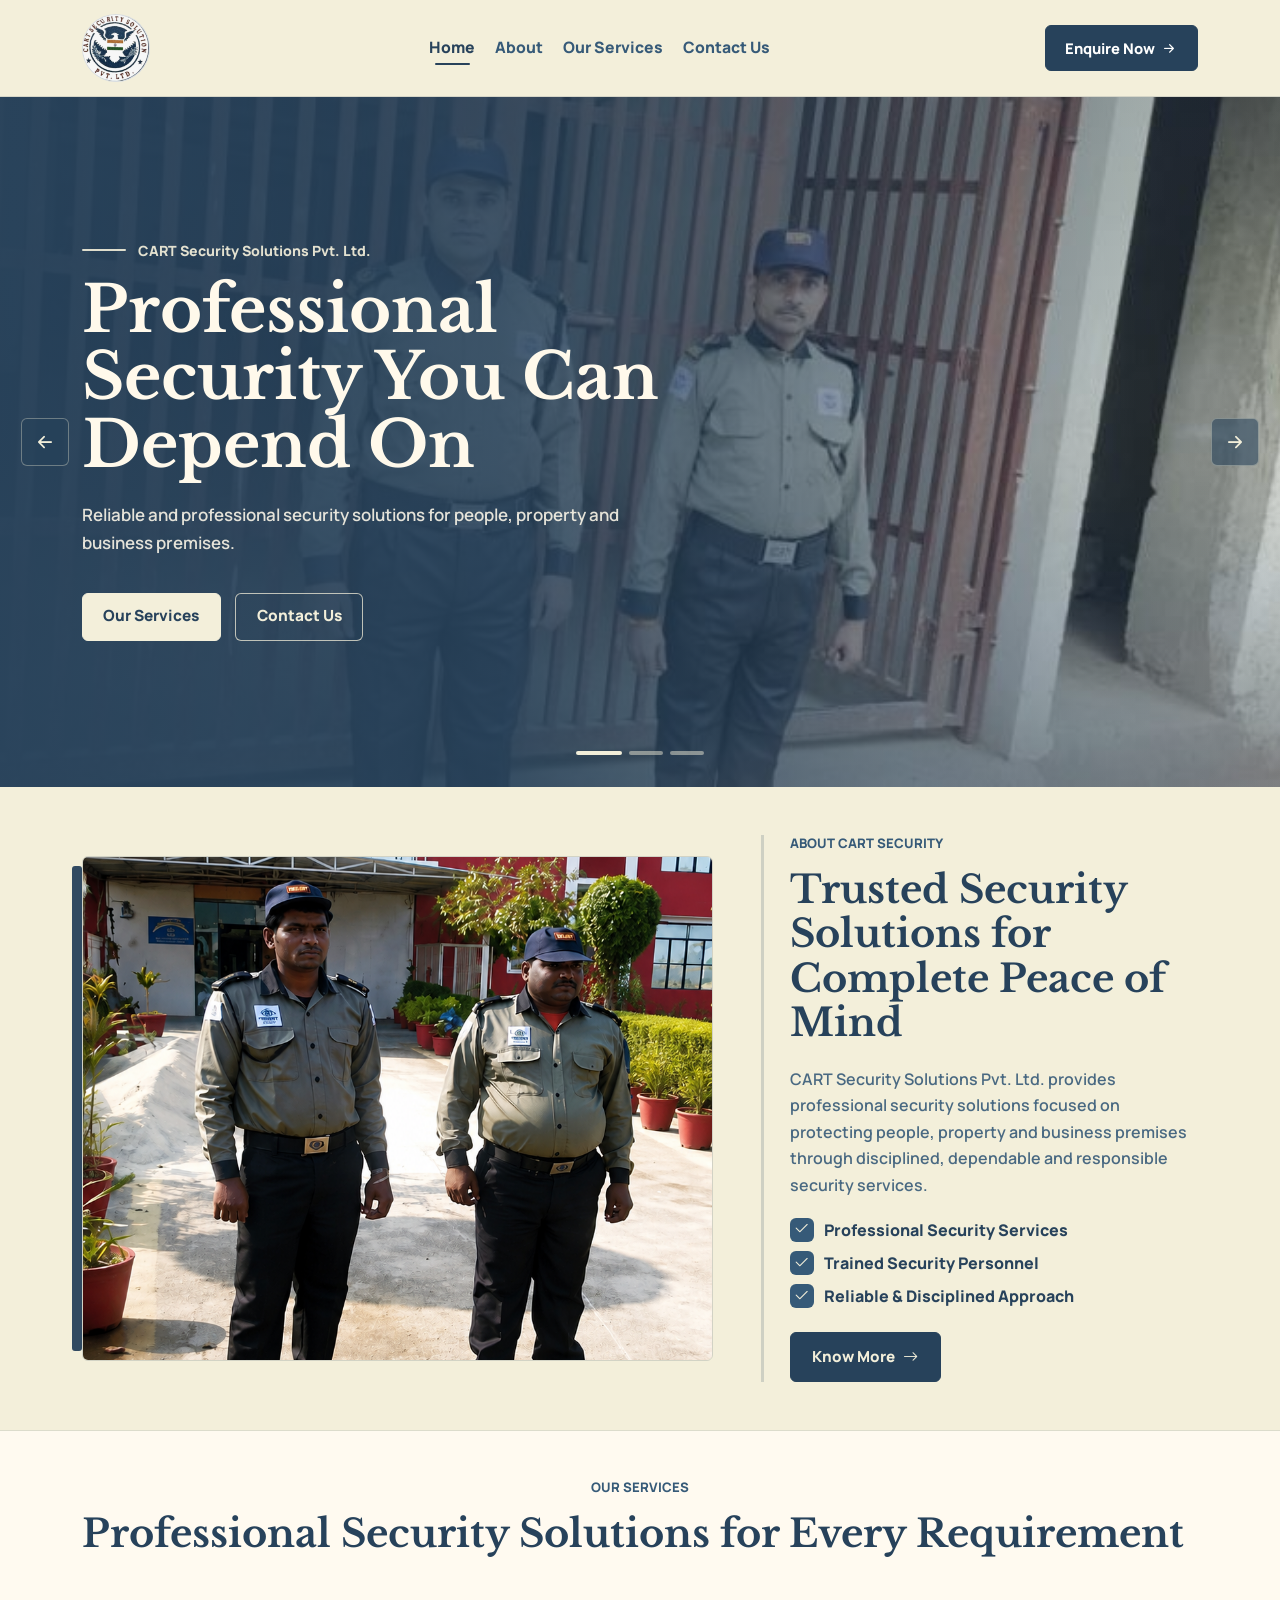
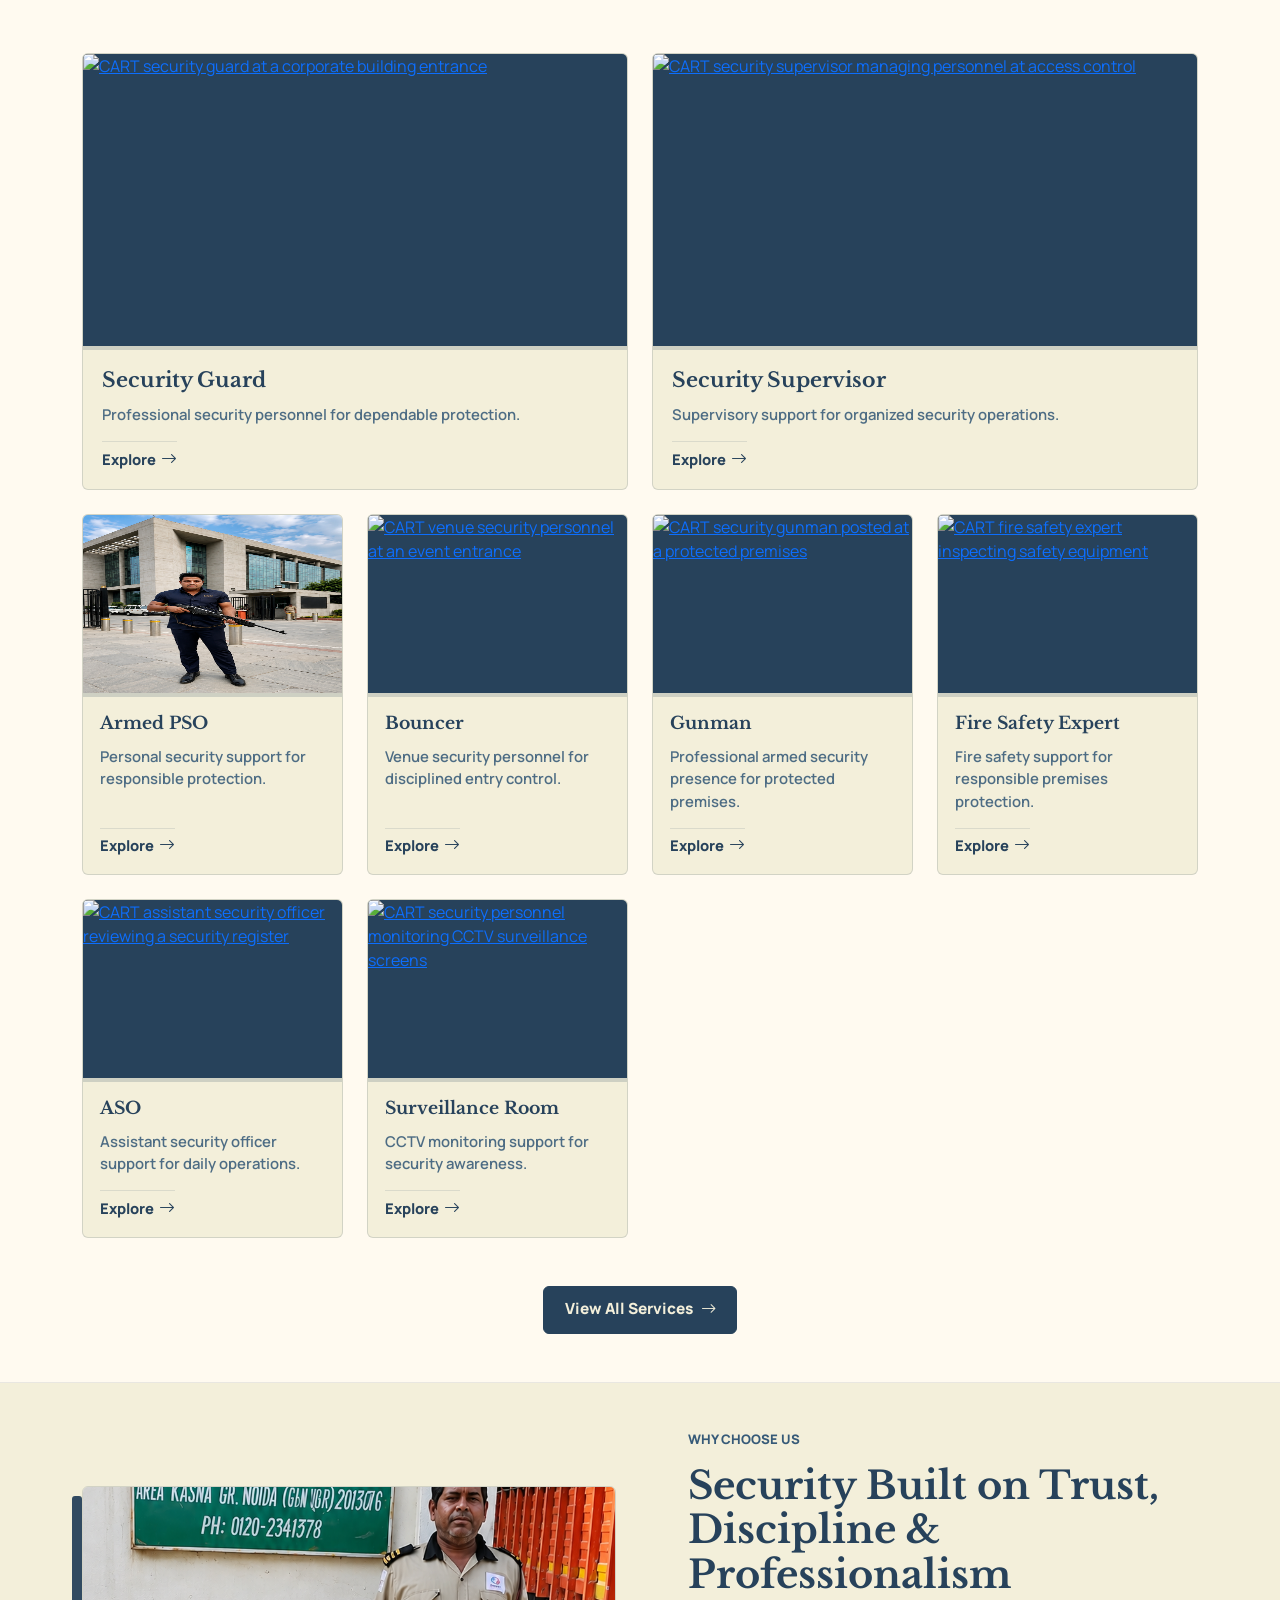
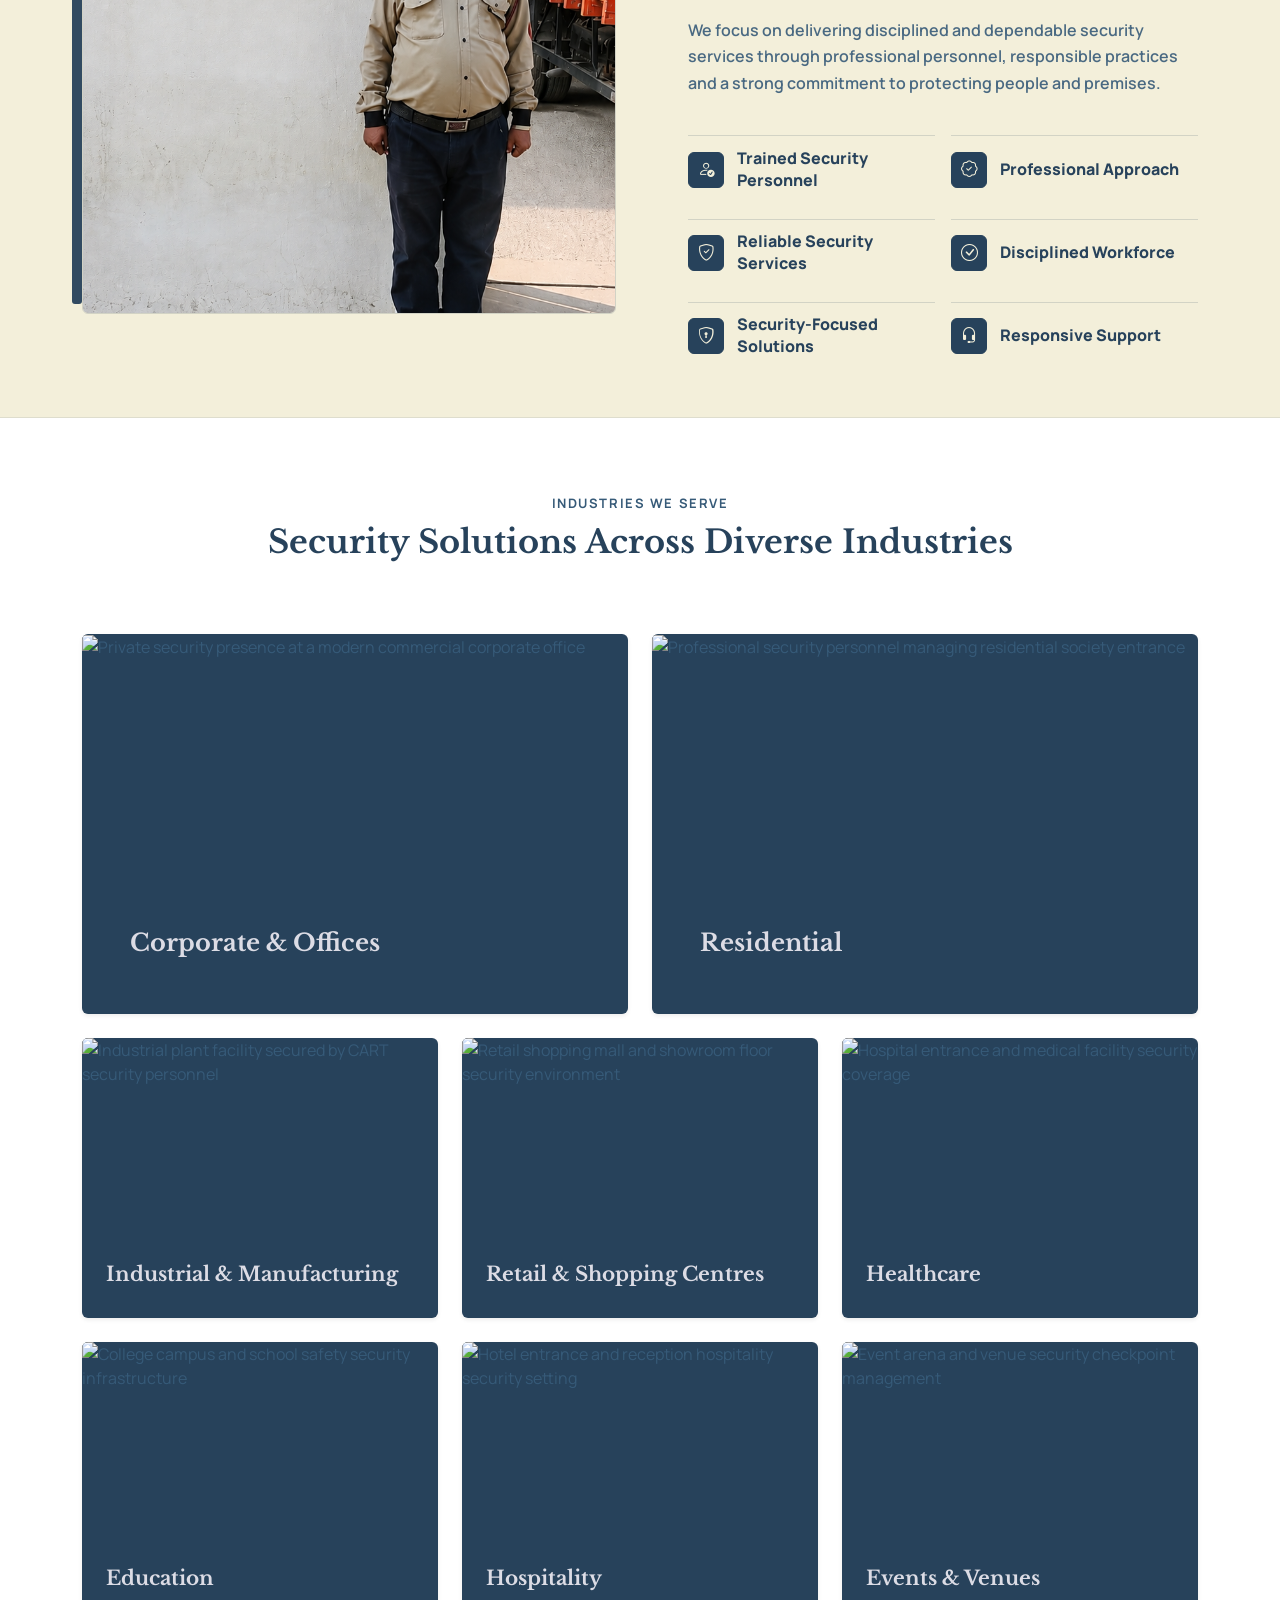
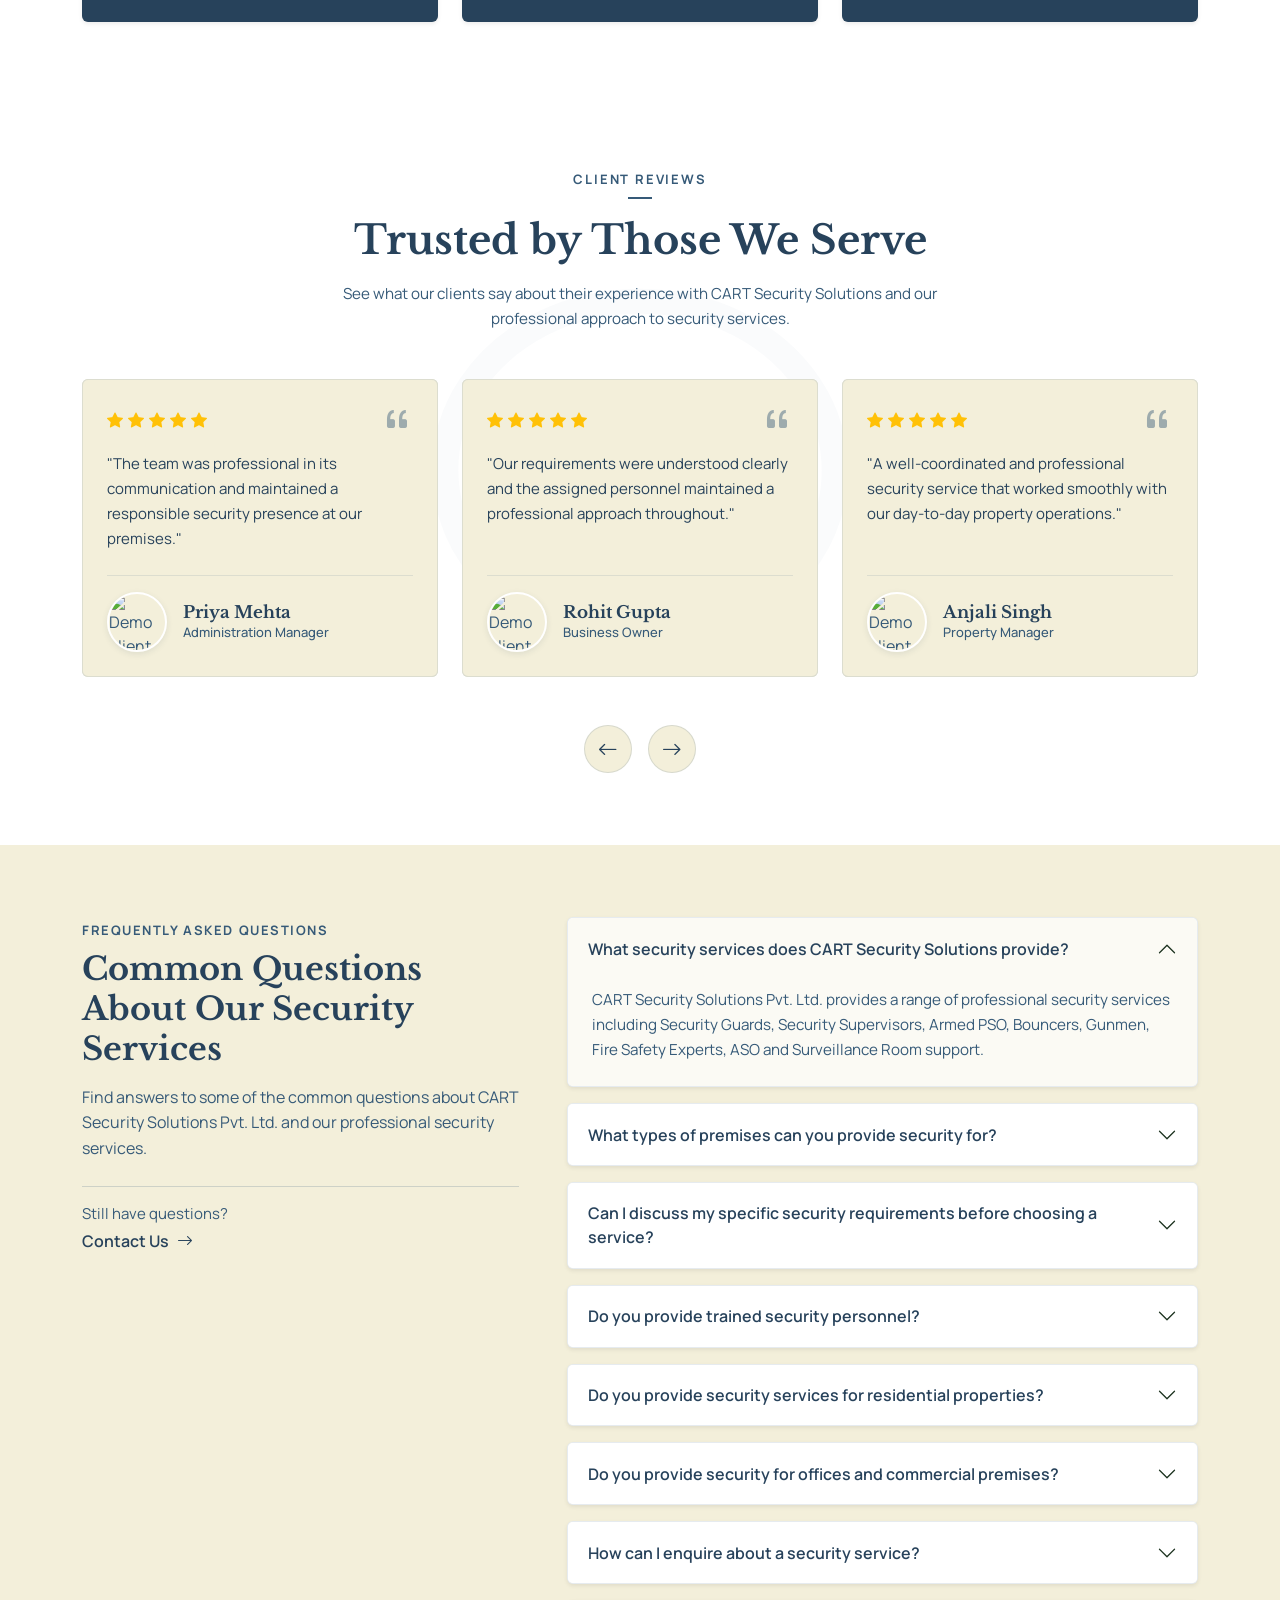
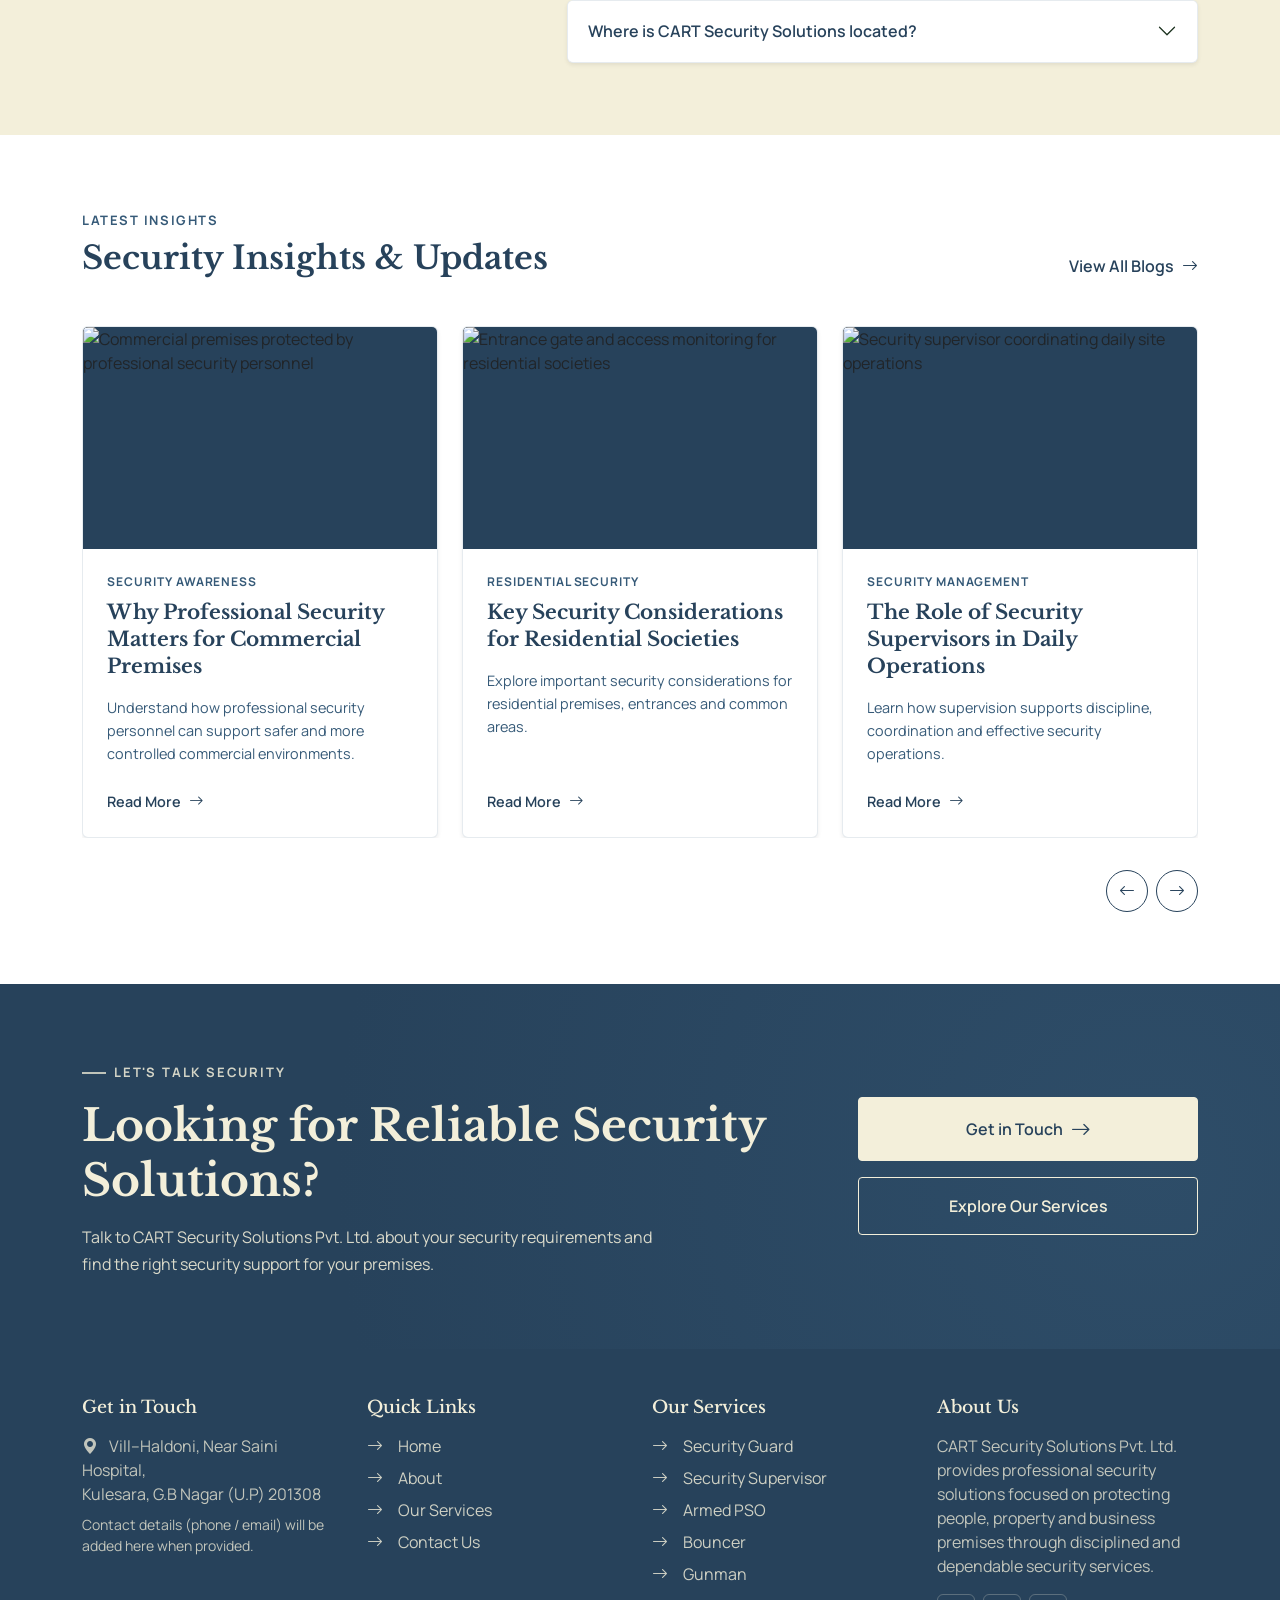
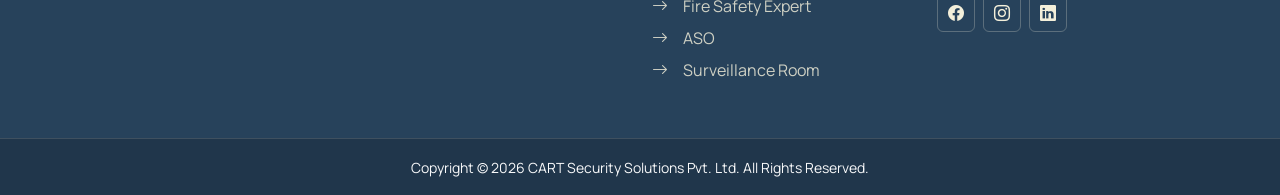
==== commit 66d08176: "update" ====
--- a/index.html
+++ b/index.html
@@ -811,7 +811,7 @@
                   </blockquote>
                 </div>
                 <div class="cart-reviews-client d-flex align-items-center pt-3 border-top cart-reviews-client-divider">
-                  <img src="assets/images/testimonials/client-04.jpg" alt="Demo client profile of Priya Mehta" class="cart-reviews-client-image rounded-circle flex-shrink-0 me-3" loading="lazy" />
+                  <img src="https://encrypted-tbn0.gstatic.com/images?q=tbn:ANd9GcTabie8WRV-NCF3cUMpExTZcCeMd1xFzm6oYEnWZC9eSQ&s=10" alt="Demo client profile of Priya Mehta" class="cart-reviews-client-image rounded-circle flex-shrink-0 me-3" loading="lazy" />
                   <div>
                     <h3 class="cart-reviews-client-name mb-0 fw-bold">Priya Mehta</h3>
                     <span class="cart-reviews-client-role d-block">Administration Manager</span>
@@ -839,7 +839,7 @@
                   </blockquote>
                 </div>
                 <div class="cart-reviews-client d-flex align-items-center pt-3 border-top cart-reviews-client-divider">
-                  <img src="assets/images/testimonials/client-05.jpg" alt="Demo client profile of Rohit Gupta" class="cart-reviews-client-image rounded-circle flex-shrink-0 me-3" loading="lazy" />
+                  <img src="https://encrypted-tbn0.gstatic.com/images?q=tbn:ANd9GcRDrQ1_ZrsOsSnoL_WFzTrAU3drE3oFg6cIijo8N9UJDA&s=10" alt="Demo client profile of Rohit Gupta" class="cart-reviews-client-image rounded-circle flex-shrink-0 me-3" loading="lazy" />
                   <div>
                     <h3 class="cart-reviews-client-name mb-0 fw-bold">Rohit Gupta</h3>
                     <span class="cart-reviews-client-role d-block">Business Owner</span>
@@ -867,7 +867,7 @@
                   </blockquote>
                 </div>
                 <div class="cart-reviews-client d-flex align-items-center pt-3 border-top cart-reviews-client-divider">
-                  <img src="assets/images/testimonials/client-06.jpg" alt="Demo client profile of Anjali Singh" class="cart-reviews-client-image rounded-circle flex-shrink-0 me-3" loading="lazy" />
+                  <img src="https://www.anandgroupindia.com/wp-content/uploads/2025/01/Anjali-Maam-1-scaled.jpg" alt="Demo client profile of Anjali Singh" class="cart-reviews-client-image rounded-circle flex-shrink-0 me-3" loading="lazy" />
                   <div>
                     <h3 class="cart-reviews-client-name mb-0 fw-bold">Anjali Singh</h3>
                     <span class="cart-reviews-client-role d-block">Property Manager</span>
--- a/assets/css/style.css
+++ b/assets/css/style.css
@@ -1,10 +1,10 @@
 :root {
   --cart-cream: #f3efda;
-  --cart-green: #1e3421;
-  --cart-green-soft: #315a37;
-  --cart-text: #315a37;
-  --cart-border: rgba(30, 52, 33, 0.14);
-  --cart-shadow: 0 12px 30px rgba(30, 52, 33, 0.08);
+  --cart-green: #27425B;
+  --cart-green-soft: #365A78;
+  --cart-text: #365A78;
+  --cart-border: rgba(39, 66, 91, 0.14);
+  --cart-shadow: 0 12px 30px rgba(39, 66, 91, 0.08);
 }
 
 /* Footer styles - CART Security Solutions Pvt. Ltd. */
@@ -26,7 +26,7 @@
 }
 
 .site-header.is-scrolled {
-  border-color: rgba(30, 52, 33, 0.08);
+  border-color: rgba(39, 66, 91, 0.08);
   box-shadow: var(--cart-shadow);
 }
 
@@ -57,10 +57,10 @@
   width: 80px;
   height: 80px;
   overflow: hidden;
-  border: 1px solid rgba(30, 52, 33, 0.18);
+  border: 1px solid rgba(39, 66, 91, 0.18);
   border-radius: 50%;
   background: #fff;
-  box-shadow: 0 6px 16px rgba(30, 52, 33, 0.08);
+  box-shadow: 0 6px 16px rgba(39, 66, 91, 0.08);
 }
 
 .brand-emblem img {
@@ -147,7 +147,7 @@
   background: var(--cart-green);
   border: 1px solid var(--cart-green);
   border-radius: 8px;
-  box-shadow: 0 10px 20px rgba(30, 52, 33, 0.14);
+  box-shadow: 0 10px 20px rgba(39, 66, 91, 0.14);
   transition: background-color 0.2s ease, border-color 0.2s ease, box-shadow 0.2s ease, transform 0.2s ease;
 }
 
@@ -156,7 +156,7 @@
   color: #fff;
   background: var(--cart-green-soft);
   border-color: var(--cart-green-soft);
-  box-shadow: 0 12px 24px rgba(30, 52, 33, 0.18);
+  box-shadow: 0 12px 24px rgba(39, 66, 91, 0.18);
   transform: translateY(-1px);
 }
 
@@ -169,7 +169,7 @@
   width: 46px;
   height: 42px;
   padding: 0;
-  border: 1px solid rgba(30, 52, 33, 0.22);
+  border: 1px solid rgba(39, 66, 91, 0.22);
   border-radius: 8px;
 }
 
@@ -177,7 +177,7 @@
 .nav-link:focus-visible,
 .enquire-btn:focus-visible,
 .brand-lockup:focus-visible {
-  outline: 3px solid rgba(49, 90, 55, 0.28);
+  outline: 3px solid rgba(54, 90, 120, 0.28);
   outline-offset: 3px;
   box-shadow: none;
 }
@@ -221,8 +221,8 @@
   z-index: 1;
   pointer-events: none;
   background:
-    linear-gradient(90deg, rgba(30, 52, 33, 0.94) 0%, rgba(30, 52, 33, 0.82) 38%, rgba(30, 52, 33, 0.48) 68%, rgba(30, 52, 33, 0.18) 100%),
-    linear-gradient(180deg, rgba(30, 52, 33, 0.18) 0%, rgba(30, 52, 33, 0.08) 48%, rgba(30, 52, 33, 0.28) 100%);
+    linear-gradient(90deg, rgba(39, 66, 91, 0.94) 0%, rgba(39, 66, 91, 0.82) 38%, rgba(39, 66, 91, 0.48) 68%, rgba(39, 66, 91, 0.18) 100%),
+    linear-gradient(180deg, rgba(39, 66, 91, 0.18) 0%, rgba(39, 66, 91, 0.08) 48%, rgba(39, 66, 91, 0.28) 100%);
 }
 
 /* Hero text: HTML content stays editable, responsive and search-friendly. */
@@ -317,7 +317,7 @@
 
 .cart-hero-btn-secondary {
   color: var(--cart-cream);
-  background: rgba(30, 52, 33, 0.08);
+  background: rgba(39, 66, 91, 0.08);
   border-color: rgba(243, 239, 218, 0.74);
 }
 
@@ -373,7 +373,7 @@
   width: 48px;
   height: 48px;
   color: var(--cart-cream);
-  background: rgba(30, 52, 33, 0.58);
+  background: rgba(39, 66, 91, 0.58);
   border: 1px solid rgba(243, 239, 218, 0.34);
   border-radius: 50%;
   transition: background-color 0.22s ease, border-color 0.22s ease, color 0.22s ease, transform 0.22s ease;
@@ -412,8 +412,8 @@
 
   .cart-hero-overlay {
     background:
-      linear-gradient(90deg, rgba(30, 52, 33, 0.95) 0%, rgba(30, 52, 33, 0.86) 58%, rgba(30, 52, 33, 0.56) 100%),
-      linear-gradient(180deg, rgba(30, 52, 33, 0.28) 0%, rgba(30, 52, 33, 0.08) 50%, rgba(30, 52, 33, 0.5) 100%);
+      linear-gradient(90deg, rgba(39, 66, 91, 0.95) 0%, rgba(39, 66, 91, 0.86) 58%, rgba(39, 66, 91, 0.56) 100%),
+      linear-gradient(180deg, rgba(39, 66, 91, 0.28) 0%, rgba(39, 66, 91, 0.08) 50%, rgba(39, 66, 91, 0.5) 100%);
   }
 
   .cart-hero-content {
@@ -441,8 +441,8 @@
 
   .cart-hero-overlay {
     background:
-      linear-gradient(90deg, rgba(30, 52, 33, 0.96) 0%, rgba(30, 52, 33, 0.88) 70%, rgba(30, 52, 33, 0.66) 100%),
-      linear-gradient(180deg, rgba(30, 52, 33, 0.34) 0%, rgba(30, 52, 33, 0.1) 44%, rgba(30, 52, 33, 0.62) 100%);
+      linear-gradient(90deg, rgba(39, 66, 91, 0.96) 0%, rgba(39, 66, 91, 0.88) 70%, rgba(39, 66, 91, 0.66) 100%),
+      linear-gradient(180deg, rgba(39, 66, 91, 0.34) 0%, rgba(39, 66, 91, 0.1) 44%, rgba(39, 66, 91, 0.62) 100%);
   }
 
   .cart-hero-content {
@@ -544,9 +544,9 @@
   aspect-ratio: 4 / 3;
   object-fit: cover;
   object-position: center;
-  border: 1px solid rgba(30, 52, 33, 0.16);
+  border: 1px solid rgba(39, 66, 91, 0.16);
   border-radius: 8px;
-  box-shadow: 0 18px 42px rgba(30, 52, 33, 0.13);
+  box-shadow: 0 18px 42px rgba(39, 66, 91, 0.13);
 }
 
 /* Content typography: uses the existing Manrope body font and Libre Baskerville heading font. */
@@ -573,7 +573,7 @@
 .cart-about-text {
   max-width: 610px;
   margin: 1.25rem 0 0;
-  color: rgba(49, 90, 55, 0.92);
+  color: rgba(54, 90, 120, 0.92);
   font-size: clamp(1rem, 1.2vw, 1.08rem);
   font-weight: 600;
   line-height: 1.78;
@@ -621,7 +621,7 @@
   background: var(--cart-green);
   border: 1px solid var(--cart-green);
   border-radius: 8px;
-  box-shadow: 0 12px 26px rgba(30, 52, 33, 0.13);
+  box-shadow: 0 12px 26px rgba(39, 66, 91, 0.13);
   transition: background-color 0.22s ease, border-color 0.22s ease, color 0.22s ease, transform 0.22s ease, box-shadow 0.22s ease;
 }
 
@@ -630,12 +630,12 @@
   color: var(--cart-cream);
   background: var(--cart-green-soft);
   border-color: var(--cart-green-soft);
-  box-shadow: 0 15px 30px rgba(30, 52, 33, 0.16);
+  box-shadow: 0 15px 30px rgba(39, 66, 91, 0.16);
   transform: translateY(-2px);
 }
 
 .cart-about-btn:focus-visible {
-  outline: 3px solid rgba(49, 90, 55, 0.28);
+  outline: 3px solid rgba(54, 90, 120, 0.28);
   outline-offset: 4px;
   box-shadow: none;
 }
@@ -709,7 +709,7 @@
 .cart-services-intro {
   max-width: 620px;
   margin: 1rem 0 0;
-  color: rgba(49, 90, 55, 0.9);
+  color: rgba(54, 90, 120, 0.9);
   font-size: clamp(1rem, 1.15vw, 1.08rem);
   font-weight: 600;
   line-height: 1.72;
@@ -722,16 +722,16 @@
   flex-direction: column;
   overflow: hidden;
   background: var(--cart-cream);
-  border: 1px solid rgba(30, 52, 33, 0.13);
+  border: 1px solid rgba(39, 66, 91, 0.13);
   border-radius: 8px;
-  box-shadow: 0 12px 28px rgba(30, 52, 33, 0.08);
+  box-shadow: 0 12px 28px rgba(39, 66, 91, 0.08);
   transition: border-color 0.3s ease, box-shadow 0.3s ease, transform 0.3s ease;
 }
 
 .cart-services-card:hover,
 .cart-services-card:focus-within {
-  border-color: rgba(49, 90, 55, 0.34);
-  box-shadow: 0 18px 38px rgba(30, 52, 33, 0.12);
+  border-color: rgba(54, 90, 120, 0.34);
+  box-shadow: 0 18px 38px rgba(39, 66, 91, 0.12);
   transform: translateY(-4px);
 }
 
@@ -779,7 +779,7 @@
 
 .cart-services-card-text {
   margin: 0.7rem 0 1rem;
-  color: rgba(49, 90, 55, 0.88);
+  color: rgba(54, 90, 120, 0.88);
   font-size: 0.95rem;
   font-weight: 600;
   line-height: 1.58;
@@ -817,7 +817,7 @@
 .cart-services-image-link:focus-visible,
 .cart-services-link:focus-visible,
 .cart-services-btn:focus-visible {
-  outline: 3px solid rgba(49, 90, 55, 0.28);
+  outline: 3px solid rgba(54, 90, 120, 0.28);
   outline-offset: 4px;
 }
 
@@ -836,7 +836,7 @@
   background: var(--cart-green);
   border: 1px solid var(--cart-green);
   border-radius: 8px;
-  box-shadow: 0 12px 26px rgba(30, 52, 33, 0.13);
+  box-shadow: 0 12px 26px rgba(39, 66, 91, 0.13);
   transition: background-color 0.22s ease, border-color 0.22s ease, color 0.22s ease, transform 0.22s ease, box-shadow 0.22s ease;
 }
 
@@ -845,7 +845,7 @@
   color: var(--cart-cream);
   background: var(--cart-green-soft);
   border-color: var(--cart-green-soft);
-  box-shadow: 0 15px 30px rgba(30, 52, 33, 0.16);
+  box-shadow: 0 15px 30px rgba(39, 66, 91, 0.16);
   transform: translateY(-2px);
 }
 /* ==========================================================================
@@ -854,8 +854,8 @@
 
 /* Section Base, Dominant Brand Color & Subtle Security Texture */
 .cart-cta-section {
-  background-color: #1e3421;
-  background-image: radial-gradient(circle at 90% 50%, rgba(49, 90, 55, 0.45) 0%, rgba(30, 52, 33, 0.95) 70%);
+  background-color: #27425B;
+  background-image: radial-gradient(circle at 90% 50%, rgba(54, 90, 120, 0.45) 0%, rgba(39, 66, 91, 0.95) 70%);
 }
 
 /* Subtle Editorial Prefix Line */
@@ -892,11 +892,11 @@
   max-width: 580px;
 }
 
-/* Primary Action Button (#f3efda base with #1e3421 text) */
+/* Primary Action Button (#f3efda base with #27425B text) */
 .cart-cta-btn-primary {
   font-family: 'Manrope', sans-serif;
   background-color: #f3efda;
-  color: #1e3421;
+  color: #27425B;
   border: 1px solid #f3efda;
   border-radius: 4px;
   transition: transform 0.25s ease, background-color 0.25s ease, color 0.25s ease, box-shadow 0.25s ease;
@@ -905,7 +905,7 @@
 .cart-cta-btn-primary:hover,
 .cart-cta-btn-primary:focus {
   background-color: #ffffff;
-  color: #1e3421;
+  color: #27425B;
   border-color: #ffffff;
   transform: translateY(-2px);
   box-shadow: 0 6px 16px rgba(0, 0, 0, 0.25);
@@ -931,9 +931,9 @@
 
 .cart-cta-btn-secondary:hover,
 .cart-cta-btn-secondary:focus {
-  background-color: #315a37;
+  background-color: #365A78;
   color: #f3efda;
-  border-color: #315a37;
+  border-color: #365A78;
   transform: translateY(-2px);
 }
 @media (max-width: 991.98px) {
@@ -993,9 +993,9 @@
   aspect-ratio: 4 / 3;
   object-fit: cover;
   object-position: center;
-  border: 1px solid rgba(30, 52, 33, 0.16);
+  border: 1px solid rgba(39, 66, 91, 0.16);
   border-radius: 8px;
-  box-shadow: 0 18px 42px rgba(30, 52, 33, 0.13);
+  box-shadow: 0 18px 42px rgba(39, 66, 91, 0.13);
 }
 
 .cart-why-label {
@@ -1022,7 +1022,7 @@
 .cart-why-text {
   max-width: 630px;
   margin: 1.2rem 0 0;
-  color: rgba(49, 90, 55, 0.92);
+  color: rgba(54, 90, 120, 0.92);
   font-size: clamp(1rem, 1.15vw, 1.08rem);
   font-weight: 600;
   line-height: 1.74;
@@ -1043,14 +1043,14 @@
   font-weight: 800;
   line-height: 1.35;
   background: rgba(255, 250, 240, 0.72);
-  border: 1px solid rgba(30, 52, 33, 0.12);
+  border: 1px solid rgba(39, 66, 91, 0.12);
   border-radius: 8px;
   transition: border-color 0.24s ease, background-color 0.24s ease, transform 0.24s ease;
 }
 
 .cart-why-item:hover {
   background: #fffaf0;
-  border-color: rgba(49, 90, 55, 0.28);
+  border-color: rgba(54, 90, 120, 0.28);
   transform: translateY(-2px);
 }
 
@@ -1063,7 +1063,7 @@
   height: 44px;
   color: var(--cart-green);
   background: rgba(243, 239, 218, 0.98);
-  border: 1px solid rgba(30, 52, 33, 0.14);
+  border: 1px solid rgba(39, 66, 91, 0.14);
   border-radius: 8px;
   transition: background-color 0.24s ease, color 0.24s ease;
 }
@@ -1137,7 +1137,7 @@
   .navbar-collapse {
     margin-top: 0.8rem;
     padding: 0.7rem 0 0.2rem;
-    border-top: 1px solid rgba(30, 52, 33, 0.13);
+    border-top: 1px solid rgba(39, 66, 91, 0.13);
   }
 
   .navbar-nav .nav-link {
@@ -1284,12 +1284,12 @@
   }
   .site-footer .footer-links li { margin-bottom: .55rem; }
   .site-footer .footer-links .bi { font-size: .9rem; opacity: .9; }
-  .site-footer .text-muted { color: rgba(49,90,55,.85) !important; }
+  .site-footer .text-muted { color: rgba(54,90,120,.85) !important; }
 
   .site-footer .social-icon {
     width: 40px;
     height: 40px;
-    border: 1px solid rgba(30,52,33,0.12);
+    border: 1px solid rgba(39,66,91,0.12);
     display: inline-flex;
     align-items: center;
     justify-content: center;
@@ -1320,7 +1320,7 @@
     background: var(--cart-green);
     color: var(--cart-cream);
     border-radius: 50%;
-    box-shadow: 0 8px 20px rgba(30,52,33,0.18);
+    box-shadow: 0 8px 20px rgba(39,66,91,0.18);
     z-index: 2000;
     text-decoration: none;
   }
@@ -1328,7 +1328,7 @@
 
   /* Decorative subtle pattern (very low opacity) */
   .site-footer {
-    background-image: repeating-linear-gradient(45deg, rgba(30,52,33,0.01) 0 2px, transparent 2px 40px);
+    background-image: repeating-linear-gradient(45deg, rgba(39,66,91,0.01) 0 2px, transparent 2px 40px);
   }
 
   /* Responsive tweaks for footer spacing */
@@ -1387,7 +1387,7 @@
     opacity: 0 !important;
     transform: none !important;
     background: var(--cart-cream) !important;
-    border-top: 1px solid rgba(30, 52, 33, 0.13) !important;
+    border-top: 1px solid rgba(39, 66, 91, 0.13) !important;
     border-radius: 0 !important;
   }
 
@@ -1469,8 +1469,8 @@
 
 .cart-hero-overlay {
   background:
-    linear-gradient(90deg, rgba(30, 52, 33, 0.96) 0%, rgba(30, 52, 33, 0.86) 39%, rgba(30, 52, 33, 0.42) 70%, rgba(30, 52, 33, 0.1) 100%),
-    linear-gradient(180deg, rgba(30, 52, 33, 0.18) 0%, rgba(30, 52, 33, 0.08) 52%, rgba(30, 52, 33, 0.34) 100%);
+    linear-gradient(90deg, rgba(39, 66, 91, 0.96) 0%, rgba(39, 66, 91, 0.86) 39%, rgba(39, 66, 91, 0.42) 70%, rgba(39, 66, 91, 0.1) 100%),
+    linear-gradient(180deg, rgba(39, 66, 91, 0.18) 0%, rgba(39, 66, 91, 0.08) 52%, rgba(39, 66, 91, 0.34) 100%);
 }
 
 .cart-hero-content {
@@ -1514,7 +1514,7 @@
 }
 
 .cart-about-section {
-  border-bottom: 1px solid rgba(30, 52, 33, 0.11);
+  border-bottom: 1px solid rgba(39, 66, 91, 0.11);
 }
 
 .cart-about-image-wrap::before,
@@ -1540,7 +1540,7 @@
 
 .cart-about-content {
   padding-left: clamp(1.1rem, 2vw, 1.7rem) !important;
-  border-left: 3px solid rgba(30, 52, 33, 0.18);
+  border-left: 3px solid rgba(39, 66, 91, 0.18);
 }
 
 .cart-about-title,
@@ -1559,7 +1559,7 @@
 .cart-services-intro,
 .cart-why-text {
   max-width: 100%;
-  color: rgba(49, 90, 55, 0.9);
+  color: rgba(54, 90, 120, 0.9);
   font-size: 1rem;
   line-height: 1.66;
   overflow-wrap: anywhere;
@@ -1580,7 +1580,7 @@
 .cart-services-section {
   background: #fffaf0;
   padding-block: clamp(3.7rem, 5.7vw, 5.5rem);
-  border-bottom: 1px solid rgba(30, 52, 33, 0.1);
+  border-bottom: 1px solid rgba(39, 66, 91, 0.1);
 }
 
 .cart-services-title {
@@ -1595,14 +1595,14 @@
 
 .cart-services-card {
   background: var(--cart-cream);
-  border-color: rgba(30, 52, 33, 0.16);
+  border-color: rgba(39, 66, 91, 0.16);
   border-radius: 6px;
   box-shadow: none;
 }
 
 .cart-services-card:hover,
 .cart-services-card:focus-within {
-  border-color: rgba(30, 52, 33, 0.36);
+  border-color: rgba(39, 66, 91, 0.36);
   box-shadow: none;
   transform: translateY(-3px);
 }
@@ -1617,7 +1617,7 @@
 
 .cart-services-card-body {
   padding: 1rem 1.05rem 1.12rem;
-  border-top: 4px solid rgba(30, 52, 33, 0.18);
+  border-top: 4px solid rgba(39, 66, 91, 0.18);
 }
 
 .cart-services-card-feature .cart-services-card-body {
@@ -1640,7 +1640,7 @@
 
 .cart-services-link {
   padding-top: 0.35rem;
-  border-top: 1px solid rgba(30, 52, 33, 0.12);
+  border-top: 1px solid rgba(39, 66, 91, 0.12);
 }
 
 .cart-services-btn {
@@ -1649,7 +1649,7 @@
 }
 
 .cart-why-section {
-  border-bottom: 1px solid rgba(30, 52, 33, 0.1);
+  border-bottom: 1px solid rgba(39, 66, 91, 0.1);
 }
 
 .cart-why-image-wrap::before {
@@ -1678,13 +1678,13 @@
   padding: 0.72rem 0;
   background: transparent;
   border: 0;
-  border-top: 1px solid rgba(30, 52, 33, 0.16);
+  border-top: 1px solid rgba(39, 66, 91, 0.16);
   border-radius: 0;
 }
 
 .cart-why-item:hover {
   background: transparent;
-  border-color: rgba(30, 52, 33, 0.28);
+  border-color: rgba(39, 66, 91, 0.28);
   transform: none;
 }
 
@@ -1787,43 +1787,43 @@
 /* Typography & Labels */
 .cart-faq-label {
   font-family: 'Manrope', sans-serif;
-  color: #315a37;
+  color: #365A78;
   font-size: 0.8125rem;
   letter-spacing: 0.12em;
 }
 
 .cart-faq-title {
   font-family: 'Libre Baskerville', serif;
-  color: #1e3421;
+  color: #27425B;
   font-weight: 700;
   line-height: 1.25;
 }
 
 .cart-faq-desc {
   font-family: 'Manrope', sans-serif;
-  color: #315a37;
+  color: #365A78;
   font-size: 1rem;
   line-height: 1.6;
 }
 
 .cart-faq-support {
-  border-top-color: rgba(49, 90, 55, 0.2) !important;
+  border-top-color: rgba(54, 90, 120, 0.2) !important;
 }
 
 .cart-faq-support-text {
   font-family: 'Manrope', sans-serif;
-  color: #315a37;
+  color: #365A78;
   font-size: 0.9375rem;
 }
 
 .cart-faq-link {
   font-family: 'Manrope', sans-serif;
-  color: #1e3421;
+  color: #27425B;
   transition: color 0.25s ease, transform 0.25s ease;
 }
 
 .cart-faq-link:hover {
-  color: #315a37;
+  color: #365A78;
 }
 
 .cart-faq-link:hover .bi-arrow-right {
@@ -1837,13 +1837,13 @@
 /* Accordion Shell & Individual Items */
 .cart-faq-item {
   background-color: #ffffff;
-  border: 1px solid rgba(49, 90, 55, 0.12) !important;
+  border: 1px solid rgba(54, 90, 120, 0.12) !important;
 }
 
 /* Accordion Button (Question) Styling */
 .cart-faq-button {
   font-family: 'Manrope', sans-serif;
-  color: #1e3421;
+  color: #27425B;
   background-color: #ffffff;
   font-size: 1rem;
   line-height: 1.5;
@@ -1853,24 +1853,24 @@
 }
 
 .cart-faq-button:hover {
-  color: #315a37;
+  color: #365A78;
   background-color: #fbfaf4;
 }
 
 /* Active Open Accordion State */
 .cart-faq-button:not(.collapsed) {
-  color: #1e3421;
+  color: #27425B;
   background-color: #fbfaf4;
-  box-shadow: inset 0 -1px 0 rgba(49, 90, 55, 0.1);
+  box-shadow: inset 0 -1px 0 rgba(54, 90, 120, 0.1);
 }
 
 /* Override Default Bootstrap Blue Focus Ring & Icons */
 .cart-faq-button:focus {
-  border-color: rgba(49, 90, 55, 0.3);
-  box-shadow: 0 0 0 0.2rem rgba(30, 52, 33, 0.15) !important;
-}
-
-/* Custom Accordion Chevron Recolor to #1e3421 */
+  border-color: rgba(54, 90, 120, 0.3);
+  box-shadow: 0 0 0 0.2rem rgba(39, 66, 91, 0.15) !important;
+}
+
+/* Custom Accordion Chevron Recolor to #27425B */
 .cart-faq-button::after {
   background-image: url("data:image/svg+xml,%3csvg xmlns='http://www.w3.org/2000/svg' viewBox='0 0 16 16' fill='%231e3421'%3e%3cpath fill-rule='evenodd' d='M1.646 4.646a.5.5 0 0 1 .708 0L8 10.293l5.646-5.647a.5.5 0 0 1 .708.708l-6 6a.5.5 0 0 1-.708 0l-6-6a.5.5 0 0 1 0-.708z'/%3e%3c/svg%3e");
   transition: transform 0.25s ease;
@@ -1883,20 +1883,20 @@
 /* Accordion Body (Answer Area) */
 .cart-faq-body {
   font-family: 'Manrope', sans-serif;
-  color: #315a37;
+  color: #365A78;
   background-color: #fbfaf4;
   font-size: 0.95rem;
   line-height: 1.65;
 }
 
 .cart-faq-body-link {
-  color: #1e3421;
-  text-decoration-color: #315a37;
+  color: #27425B;
+  text-decoration-color: #365A78;
   transition: color 0.2s ease;
 }
 
 .cart-faq-body-link:hover {
-  color: #315a37;
+  color: #365A78;
 }
 
 /* ==========================================================================
@@ -1911,21 +1911,21 @@
 /* Header & Typography */
 .cart-blog-label {
   font-family: 'Manrope', sans-serif;
-  color: #315a37;
+  color: #365A78;
   font-size: 0.8125rem;
   letter-spacing: 0.12em;
 }
 
 .cart-blog-title {
   font-family: 'Libre Baskerville', serif;
-  color: #1e3421;
+  color: #27425B;
   font-weight: 700;
   line-height: 1.25;
 }
 
 .cart-blog-desc {
   font-family: 'Manrope', sans-serif;
-  color: #315a37;
+  color: #365A78;
   font-size: 0.95rem;
   line-height: 1.6;
   max-width: 480px;
@@ -1934,13 +1934,13 @@
 
 .cart-blog-view-all {
   font-family: 'Manrope', sans-serif;
-  color: #1e3421;
+  color: #27425B;
   white-space: nowrap;
   transition: color 0.25s ease;
 }
 
 .cart-blog-view-all:hover {
-  color: #315a37;
+  color: #365A78;
 }
 
 .cart-blog-view-all:hover .bi-arrow-right {
@@ -1954,21 +1954,21 @@
 /* Card Styling */
 .cart-blog-card {
   background-color: #ffffff;
-  border: 1px solid rgba(49, 90, 55, 0.12) !important;
+  border: 1px solid rgba(54, 90, 120, 0.12) !important;
   border-radius: 6px !important;
   transition: transform 0.3s ease, box-shadow 0.3s ease, border-color 0.3s ease;
 }
 
 .cart-blog-card:hover {
   transform: translateY(-4px);
-  box-shadow: 0 10px 24px rgba(30, 52, 33, 0.08) !important;
-  border-color: rgba(49, 90, 55, 0.25) !important;
+  box-shadow: 0 10px 24px rgba(39, 66, 91, 0.08) !important;
+  border-color: rgba(54, 90, 120, 0.25) !important;
 }
 
 /* Consistent Image Aspect Ratio & Zoom */
 .cart-blog-img-wrap {
   aspect-ratio: 16 / 10;
-  background-color: #1e3421;
+  background-color: #27425B;
 }
 
 .cart-blog-image {
@@ -1984,21 +1984,21 @@
 /* Card Body & Typography */
 .cart-blog-category {
   font-family: 'Manrope', sans-serif;
-  color: #315a37;
+  color: #365A78;
   font-size: 0.75rem;
   letter-spacing: 0.08em;
 }
 
 .cart-blog-card-title {
   font-family: 'Libre Baskerville', serif;
-  color: #1e3421;
+  color: #27425B;
   font-weight: 700;
   line-height: 1.35;
 }
 
 .cart-blog-card-desc {
   font-family: 'Manrope', sans-serif;
-  color: #315a37;
+  color: #365A78;
   font-size: 0.9rem;
   line-height: 1.6;
 }
@@ -2006,13 +2006,13 @@
 /* Read More Link */
 .cart-blog-read-more {
   font-family: 'Manrope', sans-serif;
-  color: #1e3421;
+  color: #27425B;
   font-size: 0.9rem;
   transition: color 0.25s ease;
 }
 
 .cart-blog-read-more:hover {
-  color: #315a37;
+  color: #365A78;
 }
 
 .cart-blog-read-more:hover .bi-arrow-right {
@@ -2028,20 +2028,20 @@
   width: 42px;
   height: 42px;
   background-color: transparent;
-  border: 1px solid #1e3421;
-  color: #1e3421;
+  border: 1px solid #27425B;
+  color: #27425B;
   transition: background-color 0.25s ease, color 0.25s ease, border-color 0.25s ease;
 }
 
 .cart-blog-control:hover,
 .cart-blog-control:focus {
-  background-color: #1e3421;
+  background-color: #27425B;
   color: #f3efda;
-  border-color: #1e3421;
+  border-color: #27425B;
 }
 
 .cart-blog-control:focus {
-  box-shadow: 0 0 0 0.2rem rgba(30, 52, 33, 0.2);
+  box-shadow: 0 0 0 0.2rem rgba(39, 66, 91, 0.2);
 }
 
 /* ==========================================================================
@@ -2055,14 +2055,14 @@
 
 /* Typography & Brand Colors */
 .cart-industries-label {
-  color: #315a37;
+  color: #365A78;
   font-family: 'Manrope', sans-serif;
   font-size: 0.8125rem;
   letter-spacing: 0.12em;
 }
 
 .cart-industries-title {
-  color: #1e3421;
+  color: #27425B;
   font-family: 'Libre Baskerville', serif;
   font-weight: 700;
   line-height: 1.25;
@@ -2074,7 +2074,7 @@
 }
 
 .cart-industries-desc {
-  color: #315a37;
+  color: #365A78;
   font-family: 'Manrope', sans-serif;
   font-size: 1rem;
   line-height: 1.6;
@@ -2085,7 +2085,7 @@
 .cart-industries-card {
   min-height: 280px;
   border-radius: 6px !important;
-  background-color: #1e3421;
+  background-color: #27425B;
 }
 
 .cart-industries-card--featured {
@@ -2098,13 +2098,13 @@
   transition: transform 0.4s ease;
 }
 
-/* Brand Gradient Dark Overlay (Based on #1e3421) */
+/* Brand Gradient Dark Overlay (Based on #27425B) */
 /* .cart-industries-overlay {
   background: linear-gradient(
     180deg, 
-    rgba(30, 52, 33, 0.25) 0%, 
-    rgba(30, 52, 33, 0.65) 50%, 
-    rgba(30, 52, 33, 0.95) 100%
+    rgba(39, 66, 91, 0.25) 0%, 
+    rgba(39, 66, 91, 0.65) 50%, 
+    rgba(39, 66, 91, 0.95) 100%
   );
   transition: background 0.3s ease;
 } */
@@ -2120,7 +2120,7 @@
 
 .cart-industries-card-desc {
   font-family: 'Manrope', sans-serif;
-  color: #14650b;
+  color: #365A78;
   line-height: 1.5;
   font-weight: 900;
   display: none;
@@ -2142,9 +2142,9 @@
 /* .cart-industries-card:hover .cart-industries-overlay {
   background: linear-gradient(
     180deg, 
-    rgba(30, 52, 33, 0.35) 0%, 
-    rgba(30, 52, 33, 0.75) 50%, 
-    rgba(30, 52, 33, 0.98) 100%
+    rgba(39, 66, 91, 0.35) 0%, 
+    rgba(39, 66, 91, 0.75) 50%, 
+    rgba(39, 66, 91, 0.98) 100%
   );
 } */
 
@@ -2324,7 +2324,7 @@
 .cart-reviews-watermark {
   font-size: 26rem;
   line-height: 1;
-  color: rgba(49, 90, 55, 0.025);
+  color: rgba(54, 90, 120, 0.025);
   pointer-events: none;
   z-index: 0;
 }
@@ -2337,19 +2337,19 @@
 .cart-reviews-line {
   width: 24px;
   height: 2px;
-  background-color: #315a37;
+  background-color: #365A78;
 }
 
 .cart-reviews-label {
   font-family: 'Manrope', sans-serif;
-  color: #315a37;
+  color: #365A78;
   font-size: 0.8125rem;
   letter-spacing: 0.14em;
 }
 
 .cart-reviews-title {
   font-family: 'Libre Baskerville', serif;
-  color: #1e3421;
+  color: #27425B;
   font-weight: 700;
   line-height: 1.25;
   font-size: clamp(1.75rem, 3.2vw, 2.5rem);
@@ -2357,7 +2357,7 @@
 
 .cart-reviews-description {
   font-family: 'Manrope', sans-serif;
-  color: #315a37;
+  color: #365A78;
   font-size: 0.95rem;
   line-height: 1.65;
   max-width: 650px;
@@ -2366,20 +2366,20 @@
 /* Testimonial Card Styling */
 .cart-reviews-card {
   background-color: #f3efda;
-  border: 1px solid rgba(49, 90, 55, 0.12);
+  border: 1px solid rgba(54, 90, 120, 0.12);
   border-radius: 6px !important;
   transition: transform 0.3s ease, box-shadow 0.3s ease, border-color 0.3s ease;
 }
 
 .cart-reviews-card:hover {
   transform: translateY(-4px);
-  box-shadow: 0 10px 24px rgba(30, 52, 33, 0.08);
-  border-color: rgba(49, 90, 55, 0.25);
+  box-shadow: 0 10px 24px rgba(39, 66, 91, 0.08);
+  border-color: rgba(54, 90, 120, 0.25);
 }
 
 /* Quote Icon & Stars */
 .cart-reviews-quote-icon {
-  color: #315a37;
+  color: #365A78;
   opacity: 0.45;
   line-height: 1;
 }
@@ -2391,7 +2391,7 @@
 /* Review Text */
 .cart-reviews-text {
   font-family: 'Manrope', sans-serif;
-  color: #1e3421;
+  color: #27425B;
   font-size: 0.9375rem;
   line-height: 1.65;
   font-style: normal;
@@ -2399,7 +2399,7 @@
 
 /* Client Details */
 .cart-reviews-client-divider {
-  border-top-color: rgba(49, 90, 55, 0.12) !important;
+  border-top-color: rgba(54, 90, 120, 0.12) !important;
 }
 
 .cart-reviews-client-image {
@@ -2407,19 +2407,19 @@
   height: 60px;
   object-fit: cover;
   border: 2px solid #ffffff;
-  box-shadow: 0 2px 6px rgba(30, 52, 33, 0.1);
+  box-shadow: 0 2px 6px rgba(39, 66, 91, 0.1);
 }
 
 .cart-reviews-client-name {
   font-family: 'Libre Baskerville', serif;
-  color: #1e3421;
+  color: #27425B;
   font-size: 1.05rem;
   line-height: 1.3;
 }
 
 .cart-reviews-client-role {
   font-family: 'Manrope', sans-serif;
-  color: #315a37;
+  color: #365A78;
   font-size: 0.8125rem;
   font-weight: 500;
 }
@@ -2429,15 +2429,15 @@
   width: 48px;
   height: 48px;
   background-color: #f3efda;
-  color: #1e3421;
-  border: 1px solid rgba(49, 90, 55, 0.15) !important;
+  color: #27425B;
+  border: 1px solid rgba(54, 90, 120, 0.15) !important;
   transition: background-color 0.25s ease, color 0.25s ease, transform 0.25s ease;
   cursor: pointer;
 }
 
 .cart-reviews-nav-btn:hover,
 .cart-reviews-nav-btn:focus {
-  background-color: #1e3421;
+  background-color: #27425B;
   color: #f3efda;
   transform: scale(1.06);
 }
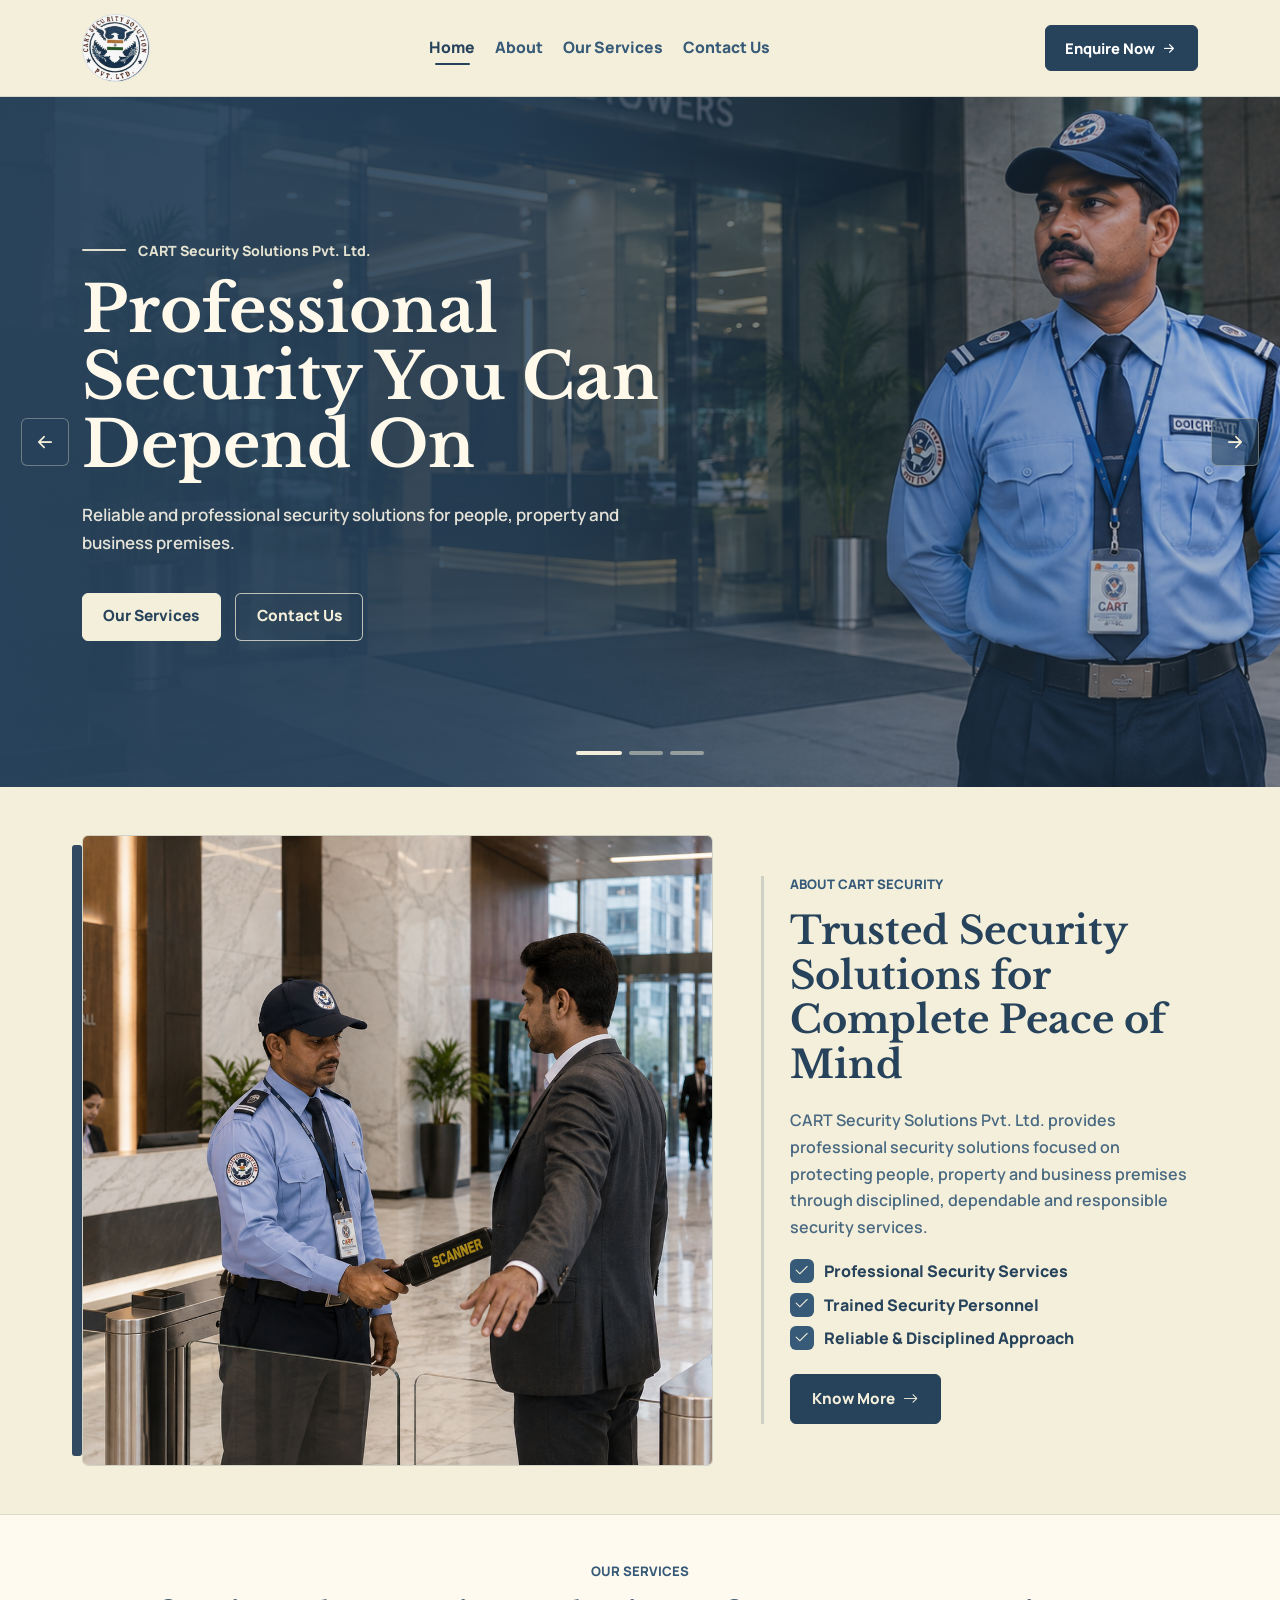
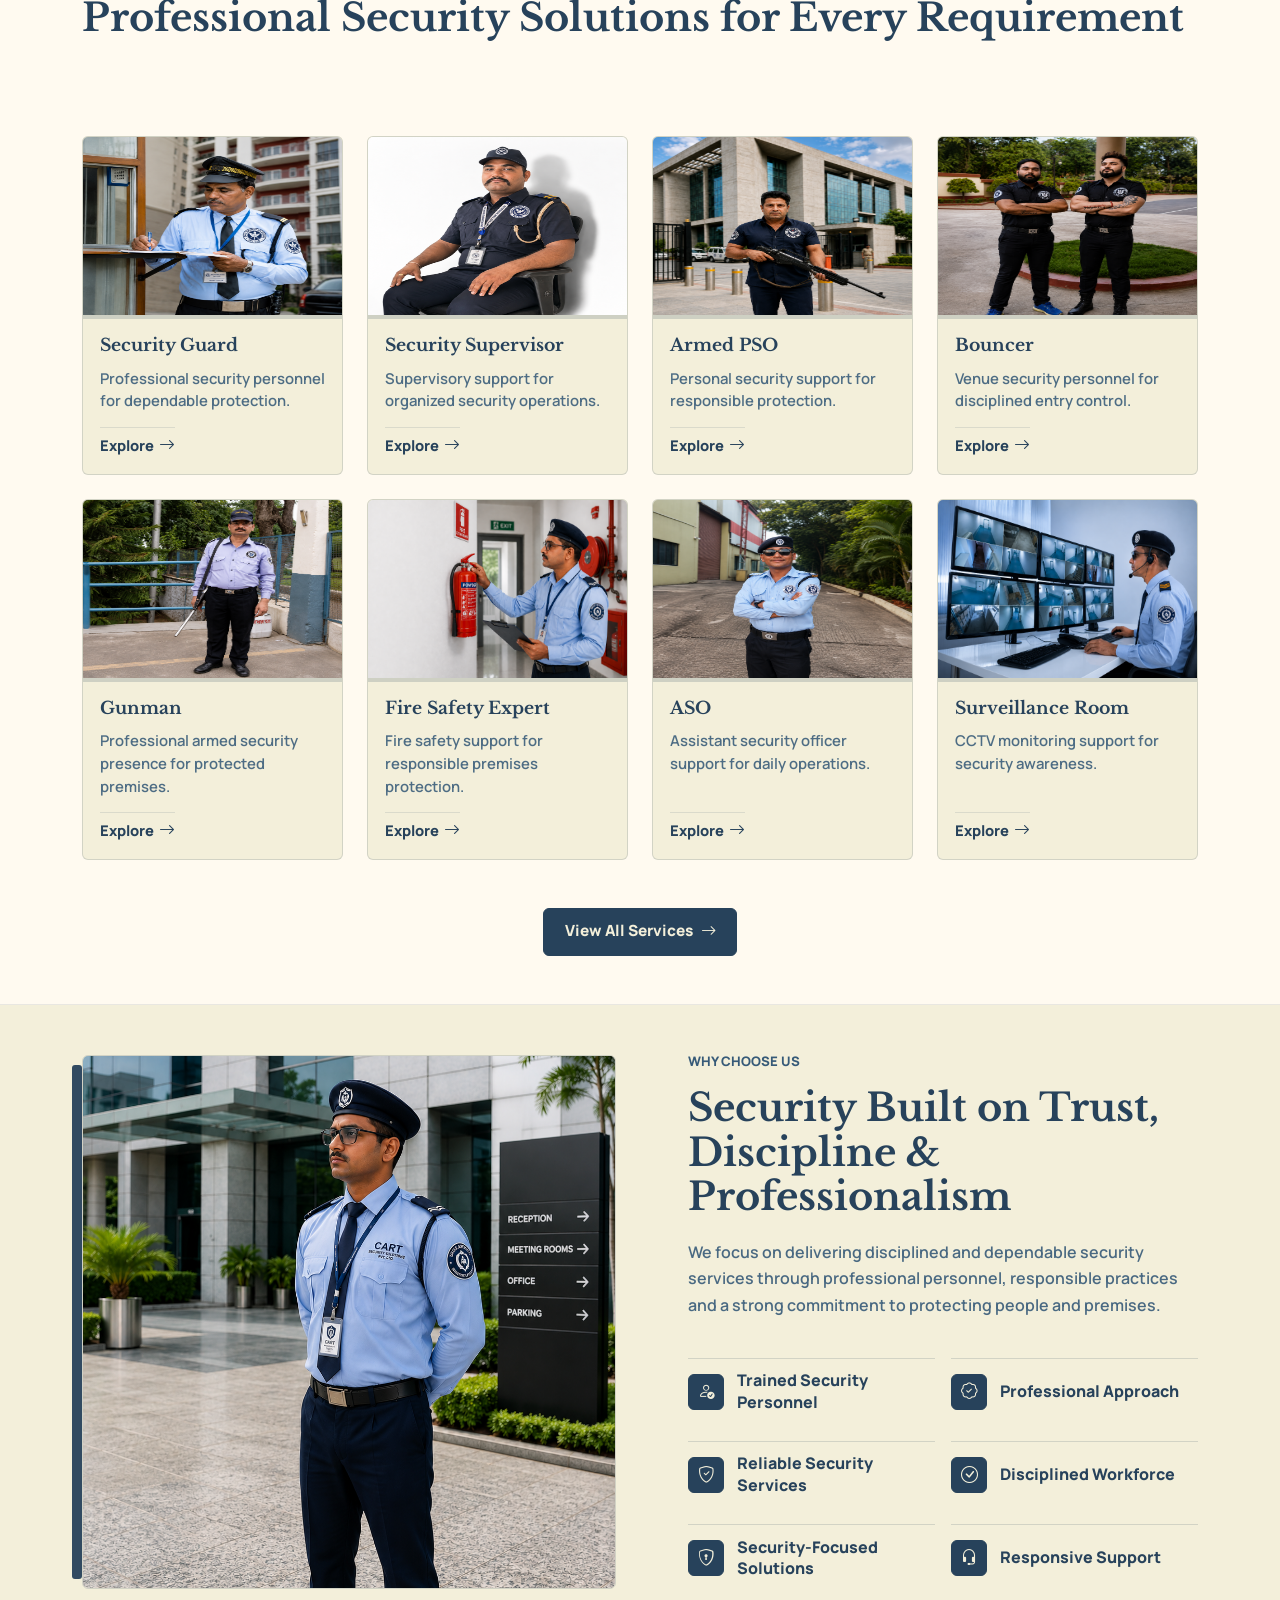
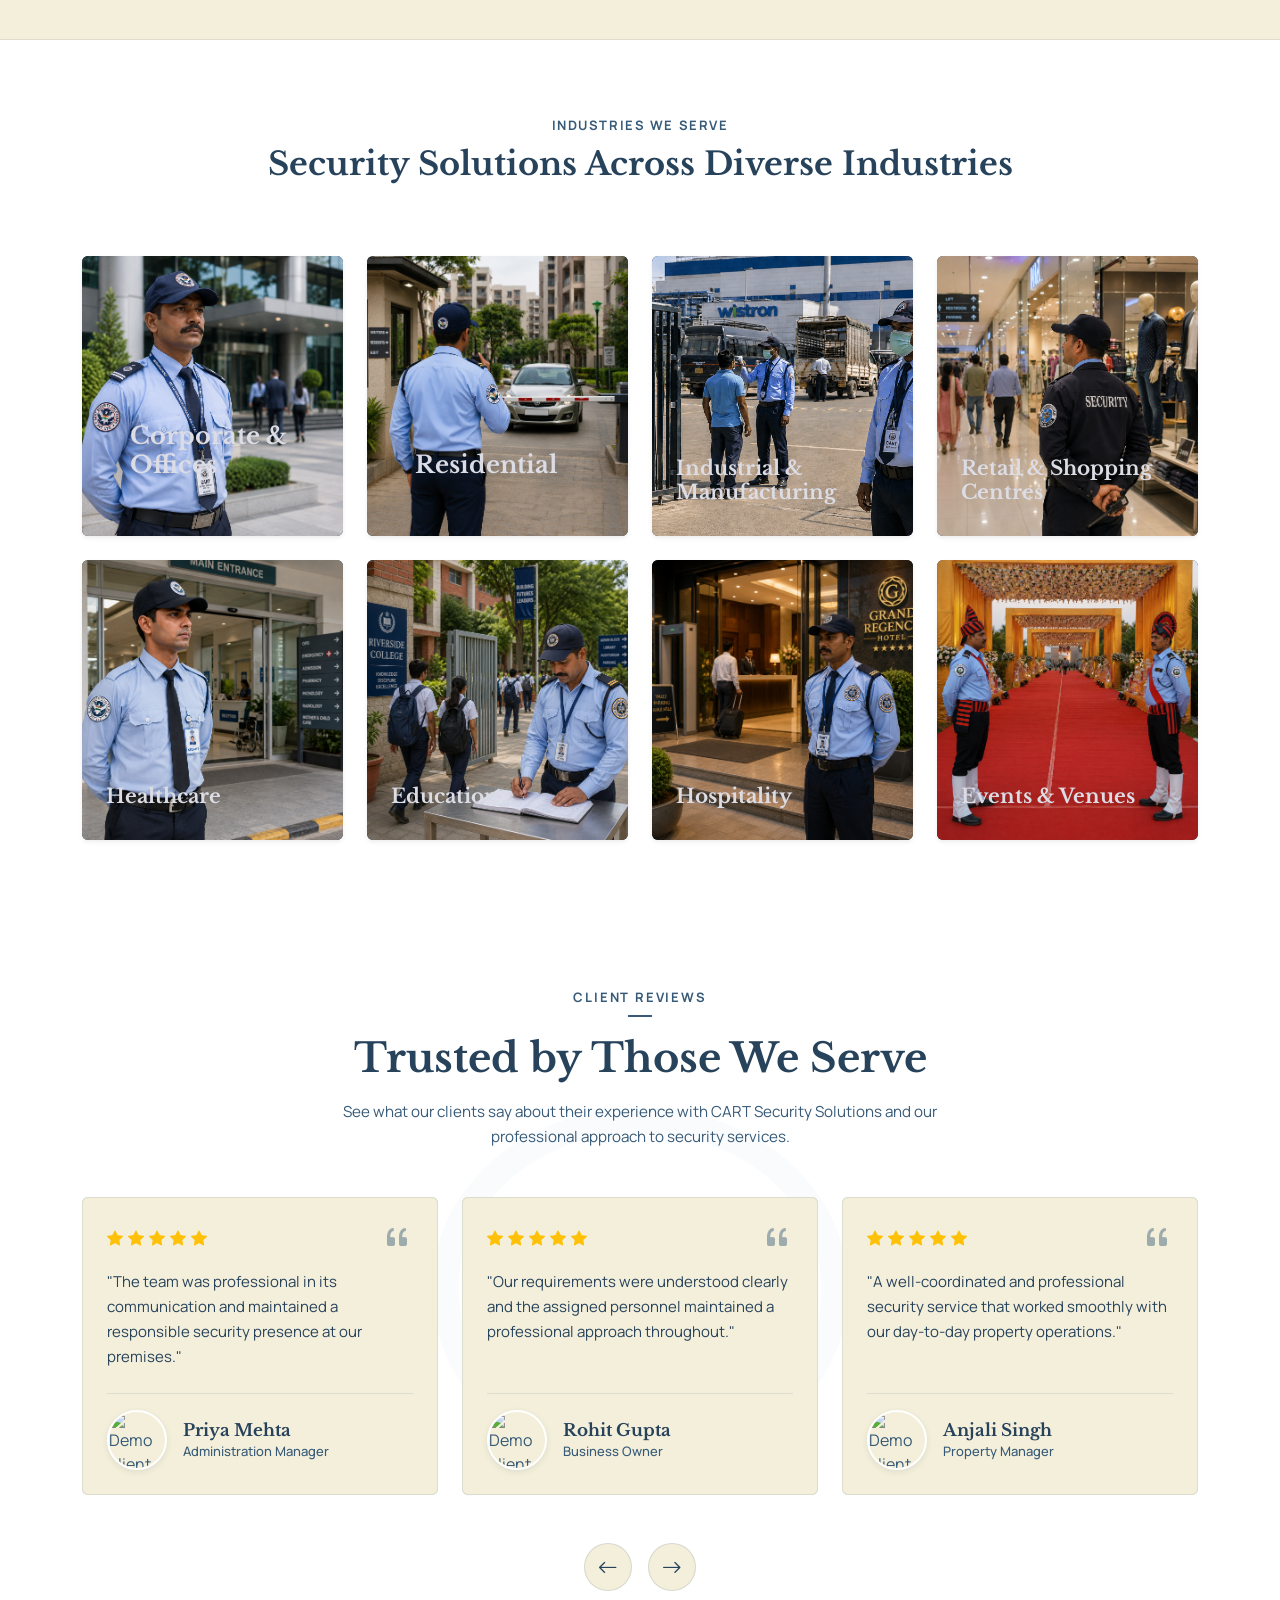
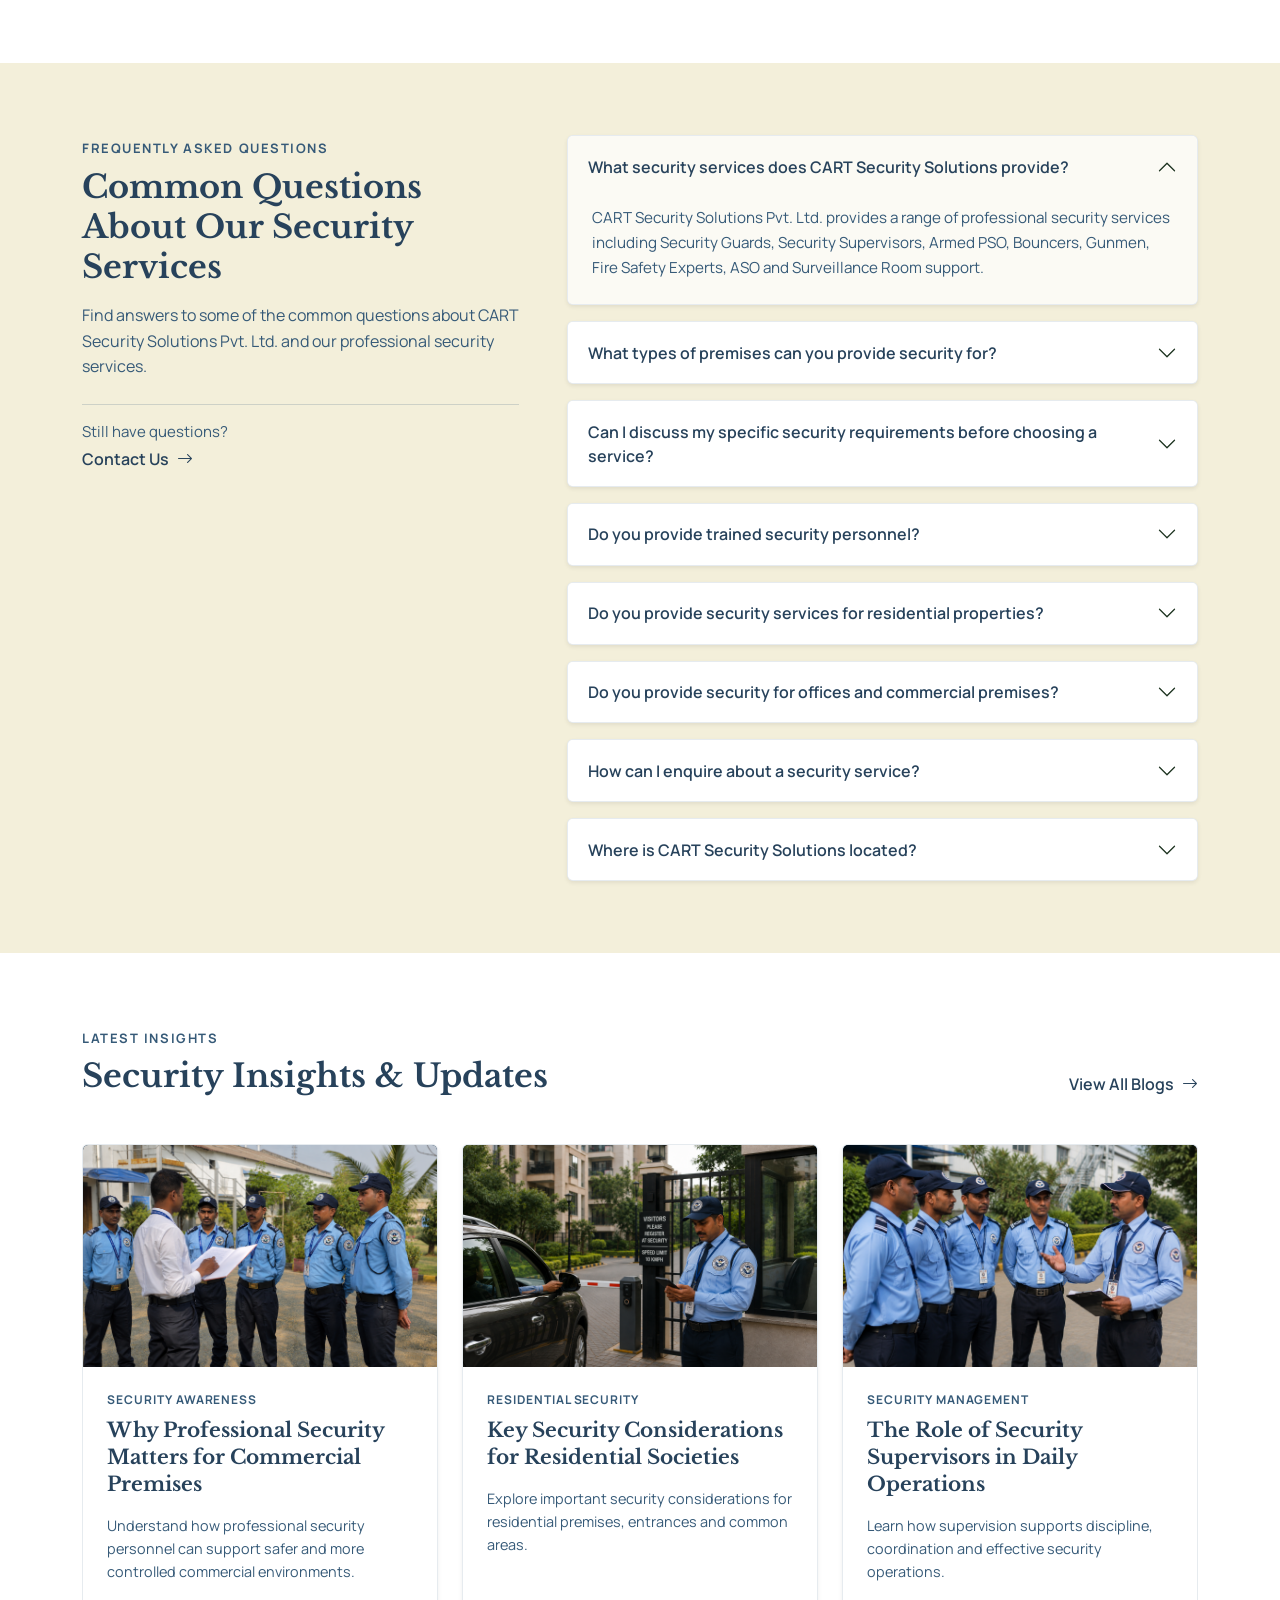
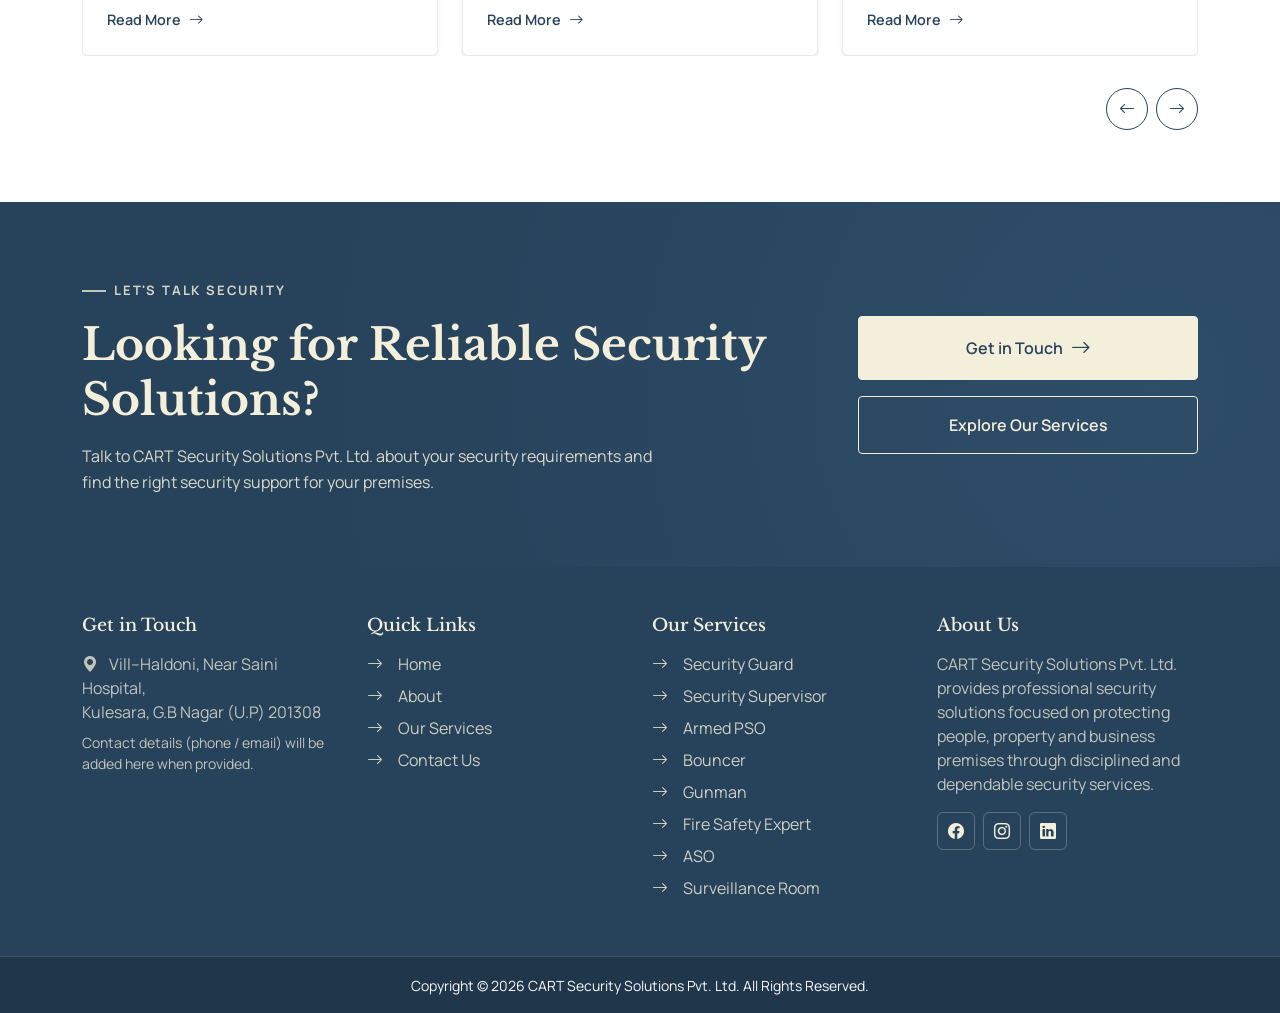
==== commit 8e45b773: "update" ====
--- a/index.html
+++ b/index.html
@@ -82,7 +82,7 @@
       <!-- Slide 1: main static-hero candidate for a future single-banner version. -->
       <div class="carousel-item active cart-hero-slide">
         <!-- Slider image: replace this local placeholder with the final Slide 1 banner image later. -->
-        <img src="assets/images/home/banner1.jpeg" class="d-block w-100 cart-hero-image" alt="Professional security guard at a corporate building entrance">
+        <img src="assets/images/home/banner1.png" class="d-block w-100 cart-hero-image" alt="Professional security guard at a corporate building entrance">
         <!-- Overlay: dark green gradient keeps the HTML hero text readable over the image. -->
         <div class="cart-hero-overlay" aria-hidden="true"></div>
 
@@ -107,7 +107,7 @@
       <!-- Slide 2: trained personnel message. Remove this block for a future one-slide banner. -->
       <div class="carousel-item cart-hero-slide">
         <!-- Slider image: replace this local placeholder with the final Slide 2 banner image later. -->
-        <img src="assets/images/home/banner3.jpeg" class="d-block w-100 cart-hero-image" alt="Trained security personnel standing at a modern business premises">
+        <img src="assets/images/home/banner2.png" class="d-block w-100 cart-hero-image" alt="Trained security personnel standing at a modern business premises">
         <!-- Overlay: slightly stronger behind the left-side content. -->
         <div class="cart-hero-overlay" aria-hidden="true"></div>
 
@@ -132,7 +132,7 @@
       <!-- Slide 3: premises and asset protection message. Remove this block for a future one-slide banner. -->
       <div class="carousel-item cart-hero-slide">
         <!-- Slider image: replace this local placeholder with the final Slide 3 banner image later. -->
-        <img src="assets/images/home/hero-slide-3.jpg" class="d-block w-100 cart-hero-image" alt="Security officer protecting a corporate facility entrance">
+        <img src="assets/images/home/banner3.png" class="d-block w-100 cart-hero-image" alt="Security officer protecting a corporate facility entrance">
         <!-- Overlay: dark green gradient for consistent text contrast. -->
         <div class="cart-hero-overlay" aria-hidden="true"></div>
 
@@ -181,7 +181,7 @@
         <div class="col-lg-7">
           <!-- About image: replace this local placeholder with the final About preview image later. -->
           <div class="cart-about-image-wrap">
-            <img src="assets/images/home/banner1m.png" class="img-fluid cart-about-image" alt="Professional security personnel managing access control at a corporate premises">
+            <img src="assets/images/home/blog/blog4.png" class="img-fluid cart-about-image" alt="Professional security personnel managing access control at a corporate premises">
           </div>
         </div>
 
@@ -237,12 +237,12 @@
         </div>
       </div>
 
-      <!-- Services grid: featured first row with compact operational blocks below. -->
+      <!-- Services grid: eight consistent cards across responsive breakpoints. -->
       <div class="row g-4 mt-4 mt-lg-5">
-        <div class="col-xl-6 col-lg-6 col-md-6">
-          <article class="cart-services-card cart-services-card-feature h-100">
+        <div class="col-12 col-md-6 col-xl-3">
+          <article class="cart-services-card h-100">
             <a class="cart-services-image-link" href="services.html#security-guard" aria-label="Explore Security Guard service">
-              <img src="https://encrypted-tbn0.gstatic.com/images?q=tbn:ANd9GcRS9FUgogxKldG0DNjH56ZHFWqr3VT_R-Ti-JFrTDiZxQ&s=10" class="img-fluid cart-services-image" alt="CART security guard at a corporate building entrance">
+              <img src="/assets/images/home/secvices/service1.png" class="img-fluid cart-services-image" alt="CART security guard at a corporate building entrance">
             </a>
             <div class="cart-services-card-body">
               <h3 class="cart-services-card-title">Security Guard</h3>
@@ -255,10 +255,10 @@
           </article>
         </div>
 
-        <div class="col-xl-6 col-lg-6 col-md-6">
-          <article class="cart-services-card cart-services-card-feature h-100">
+        <div class="col-12 col-md-6 col-xl-3">
+          <article class="cart-services-card h-100">
             <a class="cart-services-image-link" href="services.html#security-supervisor" aria-label="Explore Security Supervisor service">
-              <img src="https://encrypted-tbn0.gstatic.com/images?q=tbn:ANd9GcRxpcXPxC1XvXc7DmxrCevqUVoXGb_cVlfmHHhiWQUfug&s=10" class="img-fluid cart-services-image" alt="CART security supervisor managing personnel at access control">
+              <img src="/assets/images/home/secvices/service2.png" class="img-fluid cart-services-image" alt="CART security supervisor managing personnel at access control">
             </a>
             <div class="cart-services-card-body">
               <h3 class="cart-services-card-title">Security Supervisor</h3>
@@ -271,10 +271,10 @@
           </article>
         </div>
 
-        <div class="col-xl-3 col-lg-4 col-md-6">
+        <div class="col-12 col-md-6 col-xl-3">
           <article class="cart-services-card h-100">
             <a class="cart-services-image-link" href="services.html#armed-pso" aria-label="Explore Armed PSO service">
-              <img src="assets/images/home/services/ChatGPT Image Aug 17, 2026, 11_34_50 AM.png" class="img-fluid cart-services-image" alt="CART personal security officer at an executive arrival area">
+              <img src="/assets/images/home/secvices/service3.png" class="img-fluid cart-services-image" alt="CART personal security officer at an executive arrival area">
             </a>
             <div class="cart-services-card-body">
               <h3 class="cart-services-card-title">Armed PSO</h3>
@@ -287,10 +287,10 @@
           </article>
         </div>
 
-        <div class="col-xl-3 col-lg-4 col-md-6">
+        <div class="col-12 col-md-6 col-xl-3">
           <article class="cart-services-card h-100">
             <a class="cart-services-image-link" href="services.html#bouncer" aria-label="Explore Bouncer service">
-              <img src="https://i.pinimg.com/736x/a4/f9/81/a4f9817c986132d4932c09ffa08ea7e0.jpg" class="img-fluid cart-services-image" alt="CART venue security personnel at an event entrance">
+              <img src="/assets/images/home/secvices/service4.png" class="img-fluid cart-services-image" alt="CART venue security personnel at an event entrance">
             </a>
             <div class="cart-services-card-body">
               <h3 class="cart-services-card-title">Bouncer</h3>
@@ -303,10 +303,10 @@
           </article>
         </div>
 
-        <div class="col-xl-3 col-lg-4 col-md-6">
+        <div class="col-12 col-md-6 col-xl-3">
           <article class="cart-services-card h-100">
             <a class="cart-services-image-link" href="services.html#gunman" aria-label="Explore Gunman service">
-              <img src="https://encrypted-tbn0.gstatic.com/images?q=tbn:ANd9GcTTQBSSw2dR0Bd_ZbkNJjIagZDKK4JlEiwGml5274ZWOw&s=10" class="img-fluid cart-services-image" alt="CART security gunman posted at a protected premises">
+              <img src="/assets/images/home/secvices/service-gunman.png" class="img-fluid cart-services-image" alt="CART security gunman posted at a protected premises">
             </a>
             <div class="cart-services-card-body">
               <h3 class="cart-services-card-title">Gunman</h3>
@@ -319,10 +319,10 @@
           </article>
         </div>
 
-        <div class="col-xl-3 col-lg-4 col-md-6">
+        <div class="col-12 col-md-6 col-xl-3">
           <article class="cart-services-card h-100">
             <a class="cart-services-image-link" href="services.html#fire-safety-expert" aria-label="Explore Fire Safety Expert service">
-              <img src="https://encrypted-tbn0.gstatic.com/images?q=tbn:ANd9GcSUCFHUNgL1NWJmLzk-_V7yT8pc6l6P7BI6olONq3LXHA&s=10" class="img-fluid cart-services-image" alt="CART fire safety expert inspecting safety equipment">
+              <img src="/assets/images/home/secvices/fire.png" class="img-fluid cart-services-image" alt="CART fire safety expert inspecting safety equipment">
             </a>
             <div class="cart-services-card-body">
               <h3 class="cart-services-card-title">Fire Safety Expert</h3>
@@ -335,10 +335,10 @@
           </article>
         </div>
 
-        <div class="col-xl-3 col-lg-4 col-md-6">
+        <div class="col-12 col-md-6 col-xl-3">
           <article class="cart-services-card h-100">
             <a class="cart-services-image-link" href="services.html#aso" aria-label="Explore ASO service">
-              <img src="https://encrypted-tbn0.gstatic.com/images?q=tbn:ANd9GcTdd6fdCEkfmFfPPnJ_tanmLhuUk2zt2pZIEf2NZjB26A&s=10" class="img-fluid cart-services-image" alt="CART assistant security officer reviewing a security register">
+              <img src="/assets/images/home/secvices/service-aso.png" class="img-fluid cart-services-image" alt="CART assistant security officer reviewing a security register">
             </a>
             <div class="cart-services-card-body">
               <h3 class="cart-services-card-title">ASO</h3>
@@ -351,10 +351,10 @@
           </article>
         </div>
 
-        <div class="col-xl-3 col-lg-4 col-md-6">
+        <div class="col-12 col-md-6 col-xl-3">
           <article class="cart-services-card h-100">
             <a class="cart-services-image-link" href="services.html#surveillance-room" aria-label="Explore Surveillance Room service">
-              <img src="https://encrypted-tbn0.gstatic.com/images?q=tbn:ANd9GcSX31feSIFkdXSEXBMprN1Ob7ElIrLTypFHoOYtD3A_BA&s=10" class="img-fluid cart-services-image" alt="CART security personnel monitoring CCTV surveillance screens">
+              <img src="/assets/images/home/secvices/service8.png" class="img-fluid cart-services-image" alt="CART security personnel monitoring CCTV surveillance screens">
             </a>
             <div class="cart-services-card-body">
               <h3 class="cart-services-card-title">Surveillance Room</h3>
@@ -389,7 +389,7 @@
         <div class="col-lg-6">
           <!-- Why image: local professional team image, replace later if final brand photography is available. -->
           <div class="cart-why-image-wrap">
-            <img src="assets/images/home/banner2m (2).png" class="img-fluid cart-why-image" alt="CART Security professional personnel standing in a corporate premises">
+            <img src="assets/images/home/why-choose-us.png" class="img-fluid cart-why-image" alt="CART Security professional personnel standing in a corporate premises">
           </div>
         </div>
 
@@ -472,11 +472,11 @@
     <!-- Industry Image Grid -->
     <div class="cart-industries-grid row g-3 g-lg-4">
 
-      <!-- 1. Corporate & Offices (Featured Large Block) -->
-      <div class="col-12 col-md-6 col-lg-6">
-        <article class="cart-industries-card cart-industries-card--featured position-relative overflow-hidden rounded shadow-sm h-100">
+      <!-- 1. Corporate & Offices -->
+      <div class="col-12 col-md-6 col-xl-3">
+        <article class="cart-industries-card position-relative overflow-hidden rounded shadow-sm h-100">
           <img 
-            src="https://encrypted-tbn0.gstatic.com/images?q=tbn:ANd9GcS4eDECIo-82IjhM9n9m_TAvNUoHkQyf0-pQ5qJhG8LLw&s=10" 
+            src="/assets/images/home/Industries/Industries1.png" 
             alt="Private security presence at a modern commercial corporate office" 
             class="cart-industries-image img-fluid w-100 h-100" 
             loading="lazy" 
@@ -495,11 +495,11 @@
         </article>
       </div>
 
-      <!-- 2. Residential (Featured Large Block) -->
-      <div class="col-12 col-md-6 col-lg-6">
-        <article class="cart-industries-card cart-industries-card--featured position-relative overflow-hidden rounded shadow-sm h-100">
+      <!-- 2. Residential -->
+      <div class="col-12 col-md-6 col-xl-3">
+        <article class="cart-industries-card position-relative overflow-hidden rounded shadow-sm h-100">
           <img 
-            src="https://encrypted-tbn0.gstatic.com/images?q=tbn:ANd9GcSs2hYm7uxv-TVJCSiNCyI6kedjOFgaK2EVkytyYDwviA&s=10" 
+            src="/assets/images/home/Industries/Industries2.png" 
             alt="Professional security personnel managing residential society entrance" 
             class="cart-industries-image img-fluid w-100 h-100" 
             loading="lazy" 
@@ -519,10 +519,10 @@
       </div>
 
       <!-- 3. Industrial & Manufacturing -->
-      <div class="col-12 col-md-6 col-lg-4">
+      <div class="col-12 col-md-6 col-xl-3">
         <article class="cart-industries-card position-relative overflow-hidden rounded shadow-sm h-100">
           <img 
-            src="https://encrypted-tbn0.gstatic.com/images?q=tbn:ANd9GcTlmzW76n4hU0MHHNKSwOGmzLS0jKJCOtQP58iar1Kc5w&s=10" 
+            src="/assets/images/home/Industries/Industries3.png" 
             alt="Industrial plant facility secured by CART security personnel" 
             class="cart-industries-image img-fluid w-100 h-100" 
             loading="lazy" 
@@ -542,10 +542,10 @@
       </div>
 
       <!-- 4. Retail & Shopping Centres -->
-      <div class="col-12 col-md-6 col-lg-4">
+      <div class="col-12 col-md-6 col-xl-3">
         <article class="cart-industries-card position-relative overflow-hidden rounded shadow-sm h-100">
           <img 
-            src="https://metrosecurityservices.com/wp-content/uploads/2025/07/Retail-Site-Security-in-Elk-Grove.webp" 
+            src="/assets/images/home/Industries/Industries4.png" 
             alt="Retail shopping mall and showroom floor security environment" 
             class="cart-industries-image img-fluid w-100 h-100" 
             loading="lazy" 
@@ -565,10 +565,10 @@
       </div>
 
       <!-- 5. Healthcare -->
-      <div class="col-12 col-md-6 col-lg-4">
+      <div class="col-12 col-md-6 col-xl-3">
         <article class="cart-industries-card position-relative overflow-hidden rounded shadow-sm h-100">
           <img 
-            src="https://encrypted-tbn0.gstatic.com/images?q=tbn:ANd9GcRVFOQe9UNSmJvYo4yuLgtq3xhHGwTclEO2sOcx-_LxcqyYA51hR_qoohk&s=10" 
+            src="/assets/images/home/Industries/Industries5.png" 
             alt="Hospital entrance and medical facility security coverage" 
             class="cart-industries-image img-fluid w-100 h-100" 
             loading="lazy" 
@@ -588,10 +588,10 @@
       </div>
 
       <!-- 6. Education -->
-      <div class="col-12 col-md-6 col-lg-4">
+      <div class="col-12 col-md-6 col-xl-3">
         <article class="cart-industries-card position-relative overflow-hidden rounded shadow-sm h-100">
           <img 
-            src="https://www.sviansecurity.in/assets/images/service/service-image-16.jpg" 
+            src="/assets/images/home/Industries/Industries6.png" 
             alt="College campus and school safety security infrastructure" 
             class="cart-industries-image img-fluid w-100 h-100" 
             loading="lazy" 
@@ -611,10 +611,10 @@
       </div>
 
       <!-- 7. Hospitality -->
-      <div class="col-12 col-md-6 col-lg-4">
+      <div class="col-12 col-md-6 col-xl-3">
         <article class="cart-industries-card position-relative overflow-hidden rounded shadow-sm h-100">
           <img 
-            src="https://5.imimg.com/data5/JO/DZ/SW/SELLER-43738531/hotel-security-service.jpg" 
+            src="/assets/images/home/Industries/Industries7.png" 
             alt="Hotel entrance and reception hospitality security setting" 
             class="cart-industries-image img-fluid w-100 h-100" 
             loading="lazy" 
@@ -634,10 +634,10 @@
       </div>
 
       <!-- 8. Events & Venues -->
-      <div class="col-12 col-md-6 col-lg-4">
+      <div class="col-12 col-md-6 col-xl-3">
         <article class="cart-industries-card position-relative overflow-hidden rounded shadow-sm h-100">
           <img 
-            src="https://5.imimg.com/data5/BH/JK/WQ/SELLER-15649558/bouncers-services-for-events-wedding-500x500.png" 
+            src="/assets/images/home/Industries/Industries8.png" 
             alt="Event arena and venue security checkpoint management" 
             class="cart-industries-image img-fluid w-100 h-100" 
             loading="lazy" 
@@ -1427,7 +1427,7 @@
             <div class="col-4">
               <article class="card cart-blog-card h-100 border-0 rounded overflow-hidden shadow-sm d-flex flex-column">
                 <div class="cart-blog-img-wrap overflow-hidden">
-                  <img src="https://media.licdn.com/dms/image/v2/D5612AQEGYQckhD_27g/article-cover_image-shrink_720_1280/B56Z0uMhr2H0AI-/0/1774596529691?e=2147483647&v=beta&t=OFN_doJVugOSggja5sFfdjc65ixC6FwRWBZkvueYDWs" alt="Commercial premises protected by professional security personnel" class="cart-blog-image card-img-top w-100" loading="lazy" />
+                  <img src="/assets/images/home/blog/blog1.png" alt="Commercial premises protected by professional security personnel" class="cart-blog-image card-img-top w-100" loading="lazy" />
                 </div>
                 <div class="card-body cart-blog-body p-4 d-flex flex-column flex-grow-1">
                   <span class="cart-blog-category text-uppercase fw-bold mb-2 d-inline-block">Security Awareness</span>
@@ -1447,7 +1447,7 @@
             <div class="col-4">
               <article class="card cart-blog-card h-100 border-0 rounded overflow-hidden shadow-sm d-flex flex-column">
                 <div class="cart-blog-img-wrap overflow-hidden">
-                  <img src="https://encrypted-tbn0.gstatic.com/images?q=tbn:ANd9GcSk8PC27Jgtx-DBC3Dy9fSbNJyhLy7BEz01Atur2II47A&s=10" alt="Entrance gate and access monitoring for residential societies" class="cart-blog-image card-img-top w-100" loading="lazy" />
+                  <img src="/assets/images/home/blog/blog2.png" alt="Entrance gate and access monitoring for residential societies" class="cart-blog-image card-img-top w-100" loading="lazy" />
                 </div>
                 <div class="card-body cart-blog-body p-4 d-flex flex-column flex-grow-1">
                   <span class="cart-blog-category text-uppercase fw-bold mb-2 d-inline-block">Residential Security</span>
@@ -1467,7 +1467,7 @@
             <div class="col-4">
               <article class="card cart-blog-card h-100 border-0 rounded overflow-hidden shadow-sm d-flex flex-column">
                 <div class="cart-blog-img-wrap overflow-hidden">
-                  <img src="https://encrypted-tbn0.gstatic.com/images?q=tbn:ANd9GcRUKyr_nyjPd0QuEt5nu3Sg6VS0APOv0fpG9P1321RlaQ&s=10" alt="Security supervisor coordinating daily site operations" class="cart-blog-image card-img-top w-100" loading="lazy" />
+                  <img src="/assets/images/home/blog/blog3.png" alt="Security supervisor coordinating daily site operations" class="cart-blog-image card-img-top w-100" loading="lazy" />
                 </div>
                 <div class="card-body cart-blog-body p-4 d-flex flex-column flex-grow-1">
                   <span class="cart-blog-category text-uppercase fw-bold mb-2 d-inline-block">Security Management</span>
@@ -1494,7 +1494,7 @@
             <div class="col-4">
               <article class="card cart-blog-card h-100 border-0 rounded overflow-hidden shadow-sm d-flex flex-column">
                 <div class="cart-blog-img-wrap overflow-hidden">
-                  <img src="https://encrypted-tbn0.gstatic.com/images?q=tbn:ANd9GcTtXjfvnzXT3_EhxmFOukrvRY0tvVLg9qhsBwIwNTA6Zg&s=10" alt="Corporate office lobby with professional security check" class="cart-blog-image card-img-top w-100" loading="lazy" />
+                  <img src="/assets/images/home/blog/blog4.png" alt="Corporate office lobby with professional security check" class="cart-blog-image card-img-top w-100" loading="lazy" />
                 </div>
                 <div class="card-body cart-blog-body p-4 d-flex flex-column flex-grow-1">
                   <span class="cart-blog-category text-uppercase fw-bold mb-2 d-inline-block">Corporate Security</span>
@@ -1514,7 +1514,7 @@
             <div class="col-4">
               <article class="card cart-blog-card h-100 border-0 rounded overflow-hidden shadow-sm d-flex flex-column">
                 <div class="cart-blog-img-wrap overflow-hidden">
-                  <img src="https://encrypted-tbn0.gstatic.com/images?q=tbn:ANd9GcSUb24RYxqJk0ffL3nxuTMxQ0mfmxrDIJp00j09C1UqDg&s=10" alt="Venue checkpoint and crowd safety security planning" class="cart-blog-image card-img-top w-100" loading="lazy" />
+                  <img src="/assets/images/home/blog/blog5.png" alt="Venue checkpoint and crowd safety security planning" class="cart-blog-image card-img-top w-100" loading="lazy" />
                 </div>
                 <div class="card-body cart-blog-body p-4 d-flex flex-column flex-grow-1">
                   <span class="cart-blog-category text-uppercase fw-bold mb-2 d-inline-block">Event Security</span>
@@ -1534,7 +1534,7 @@
             <div class="col-4">
               <article class="card cart-blog-card h-100 border-0 rounded overflow-hidden shadow-sm d-flex flex-column">
                 <div class="cart-blog-img-wrap overflow-hidden">
-                  <img src="https://encrypted-tbn0.gstatic.com/images?q=tbn:ANd9GcSElYF2tGNlTTvxw0I-otyjj4ADbfvB77H_6U51fVnZ0A&s=10" alt="Surveillance control room monitoring multiple building zones" class="cart-blog-image card-img-top w-100" loading="lazy" />
+                  <img src="/assets/images/home/blog/blog6.png" alt="Surveillance control room monitoring multiple building zones" class="cart-blog-image card-img-top w-100" loading="lazy" />
                 </div>
                 <div class="card-body cart-blog-body p-4 d-flex flex-column flex-grow-1">
                   <span class="cart-blog-category text-uppercase fw-bold mb-2 d-inline-block">Surveillance</span>
@@ -1721,7 +1721,7 @@
         <div class="carousel-item active">
           <article class="card cart-blog-card w-100 border-0 rounded overflow-hidden shadow-sm d-flex flex-column">
             <div class="cart-blog-img-wrap overflow-hidden">
-              <img src="assets/images/home/blog/blog-1.jpg" alt="Commercial premises protected by professional security personnel" class="cart-blog-image card-img-top w-100" loading="lazy" />
+              <img src="assets/images/home/blog/blog1.png" alt="Commercial premises protected by professional security personnel" class="cart-blog-image card-img-top w-100" loading="lazy" />
             </div>
             <div class="card-body cart-blog-body p-4 d-flex flex-column">
               <span class="cart-blog-category text-uppercase fw-bold mb-2 d-inline-block">Security Awareness</span>
@@ -1741,7 +1741,7 @@
         <div class="carousel-item">
           <article class="card cart-blog-card w-100 border-0 rounded overflow-hidden shadow-sm d-flex flex-column">
             <div class="cart-blog-img-wrap overflow-hidden">
-              <img src="assets/images/home/blog/blog-2.jpg" alt="Entrance gate and access monitoring for residential societies" class="cart-blog-image card-img-top w-100" loading="lazy" />
+              <img src="assets/images/home/blog/blog2.png" alt="Entrance gate and access monitoring for residential societies" class="cart-blog-image card-img-top w-100" loading="lazy" />
             </div>
             <div class="card-body cart-blog-body p-4 d-flex flex-column">
               <span class="cart-blog-category text-uppercase fw-bold mb-2 d-inline-block">Residential Security</span>
@@ -1761,7 +1761,7 @@
         <div class="carousel-item">
           <article class="card cart-blog-card w-100 border-0 rounded overflow-hidden shadow-sm d-flex flex-column">
             <div class="cart-blog-img-wrap overflow-hidden">
-              <img src="assets/images/home/blog/blog-3.jpg" alt="Security supervisor coordinating daily site operations" class="cart-blog-image card-img-top w-100" loading="lazy" />
+              <img src="assets/images/home/blog/blog3.png" alt="Security supervisor coordinating daily site operations" class="cart-blog-image card-img-top w-100" loading="lazy" />
             </div>
             <div class="card-body cart-blog-body p-4 d-flex flex-column">
               <span class="cart-blog-category text-uppercase fw-bold mb-2 d-inline-block">Security Management</span>
@@ -1781,7 +1781,7 @@
         <div class="carousel-item">
           <article class="card cart-blog-card w-100 border-0 rounded overflow-hidden shadow-sm d-flex flex-column">
             <div class="cart-blog-img-wrap overflow-hidden">
-              <img src="assets/images/home/blog/blog-4.jpg" alt="Corporate office lobby with professional security check" class="cart-blog-image card-img-top w-100" loading="lazy" />
+              <img src="assets/images/home/blog/blog4.png" alt="Corporate office lobby with professional security check" class="cart-blog-image card-img-top w-100" loading="lazy" />
             </div>
             <div class="card-body cart-blog-body p-4 d-flex flex-column">
               <span class="cart-blog-category text-uppercase fw-bold mb-2 d-inline-block">Corporate Security</span>
@@ -1801,7 +1801,7 @@
         <div class="carousel-item">
           <article class="card cart-blog-card w-100 border-0 rounded overflow-hidden shadow-sm d-flex flex-column">
             <div class="cart-blog-img-wrap overflow-hidden">
-              <img src="assets/images/home/blog/blog-5.jpg" alt="Venue checkpoint and crowd safety security planning" class="cart-blog-image card-img-top w-100" loading="lazy" />
+              <img src="assets/images/home/blog/blog5.png" alt="Venue checkpoint and crowd safety security planning" class="cart-blog-image card-img-top w-100" loading="lazy" />
             </div>
             <div class="card-body cart-blog-body p-4 d-flex flex-column">
               <span class="cart-blog-category text-uppercase fw-bold mb-2 d-inline-block">Event Security</span>
@@ -1821,7 +1821,7 @@
         <div class="carousel-item">
           <article class="card cart-blog-card w-100 border-0 rounded overflow-hidden shadow-sm d-flex flex-column">
             <div class="cart-blog-img-wrap overflow-hidden">
-              <img src="assets/images/home/blog/blog-6.jpg" alt="Surveillance control room monitoring multiple building zones" class="cart-blog-image card-img-top w-100" loading="lazy" />
+              <img src="assets/images/home/blog/blog6.png" alt="Surveillance control room monitoring multiple building zones" class="cart-blog-image card-img-top w-100" loading="lazy" />
             </div>
             <div class="card-body cart-blog-body p-4 d-flex flex-column">
               <span class="cart-blog-category text-uppercase fw-bold mb-2 d-inline-block">Surveillance</span>
--- a/assets/css/style.css
+++ b/assets/css/style.css
@@ -1533,7 +1533,7 @@
 
 .cart-about-image,
 .cart-why-image {
-  aspect-ratio: 5 / 4;
+  aspect-ratio: 4 / 4;
   border-radius: 6px;
   box-shadow: none;
 }
@@ -2293,7 +2293,7 @@
   .cart-why-image,
   .cart-services-image-link,
   .cart-services-card-feature .cart-services-image-link {
-    aspect-ratio: 4 / 3;
+    aspect-ratio: 3 / 3;
   }
 
   .cart-services-card-body,
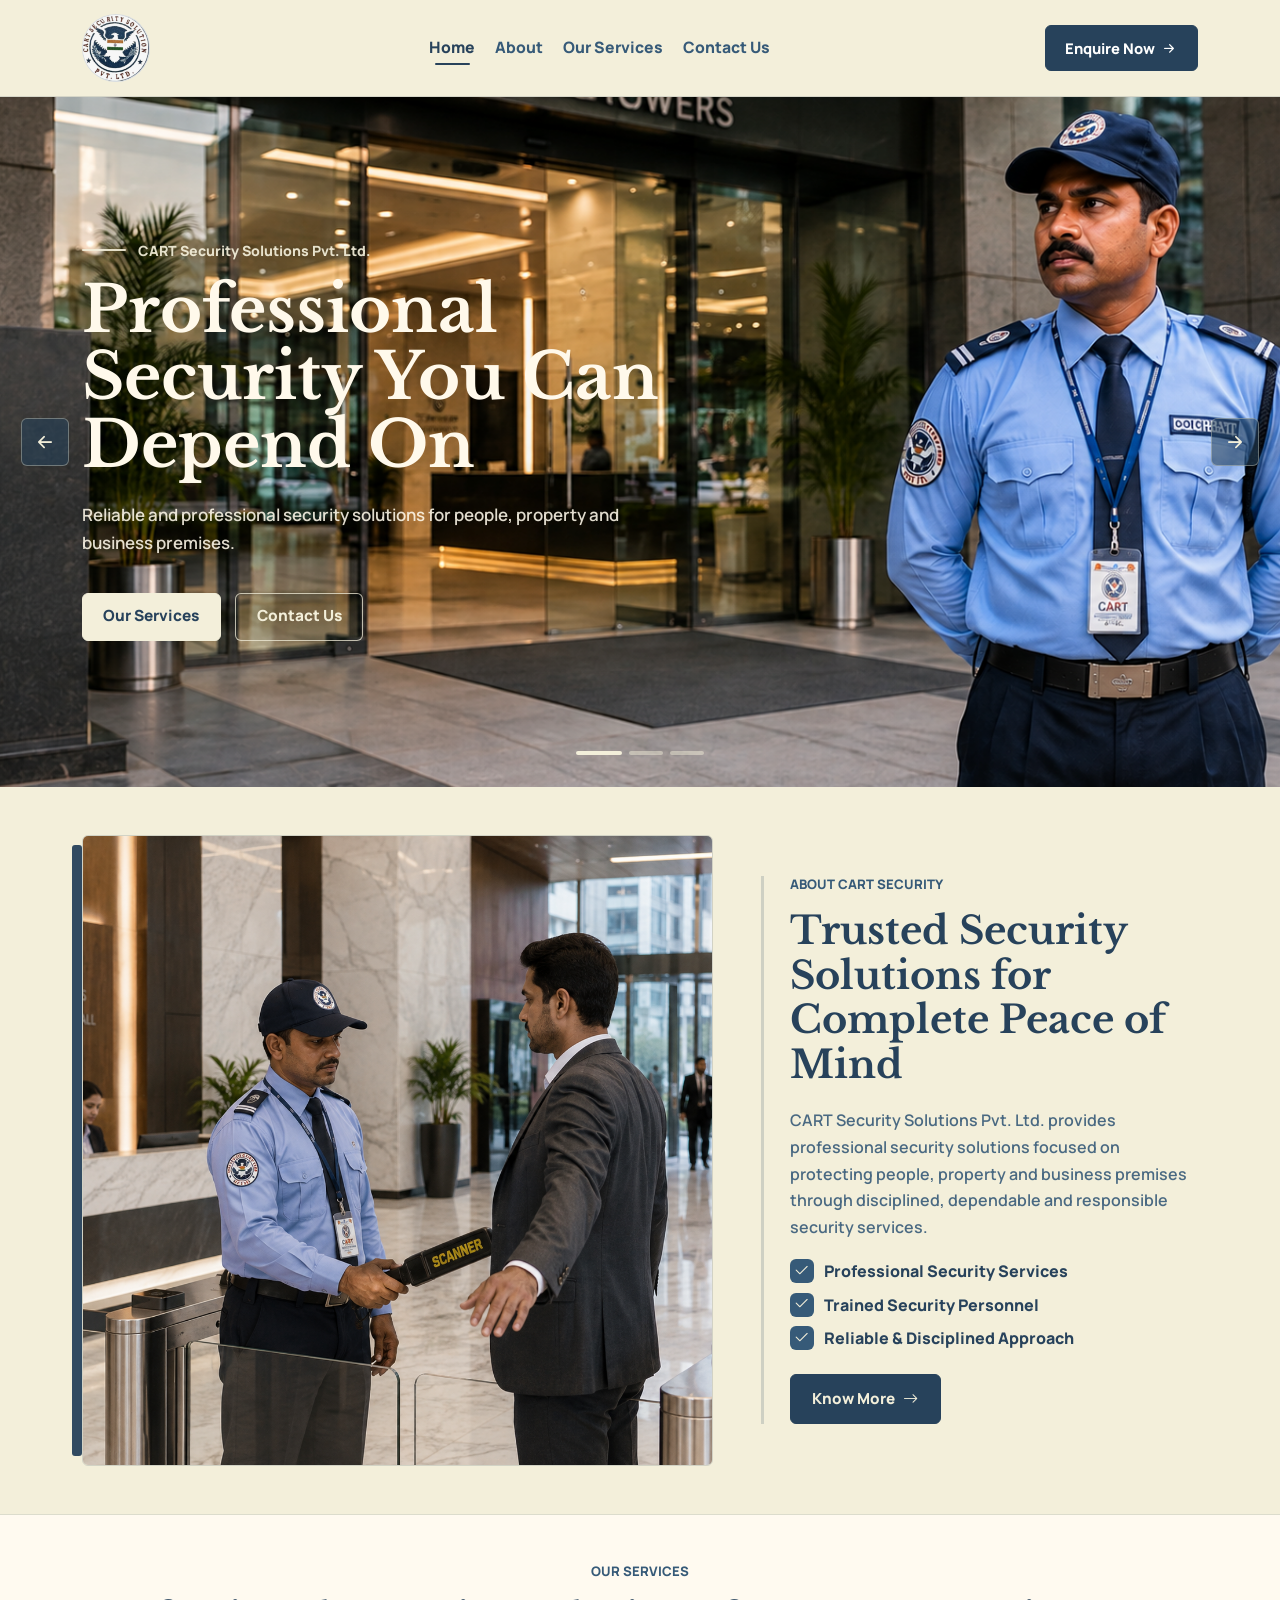
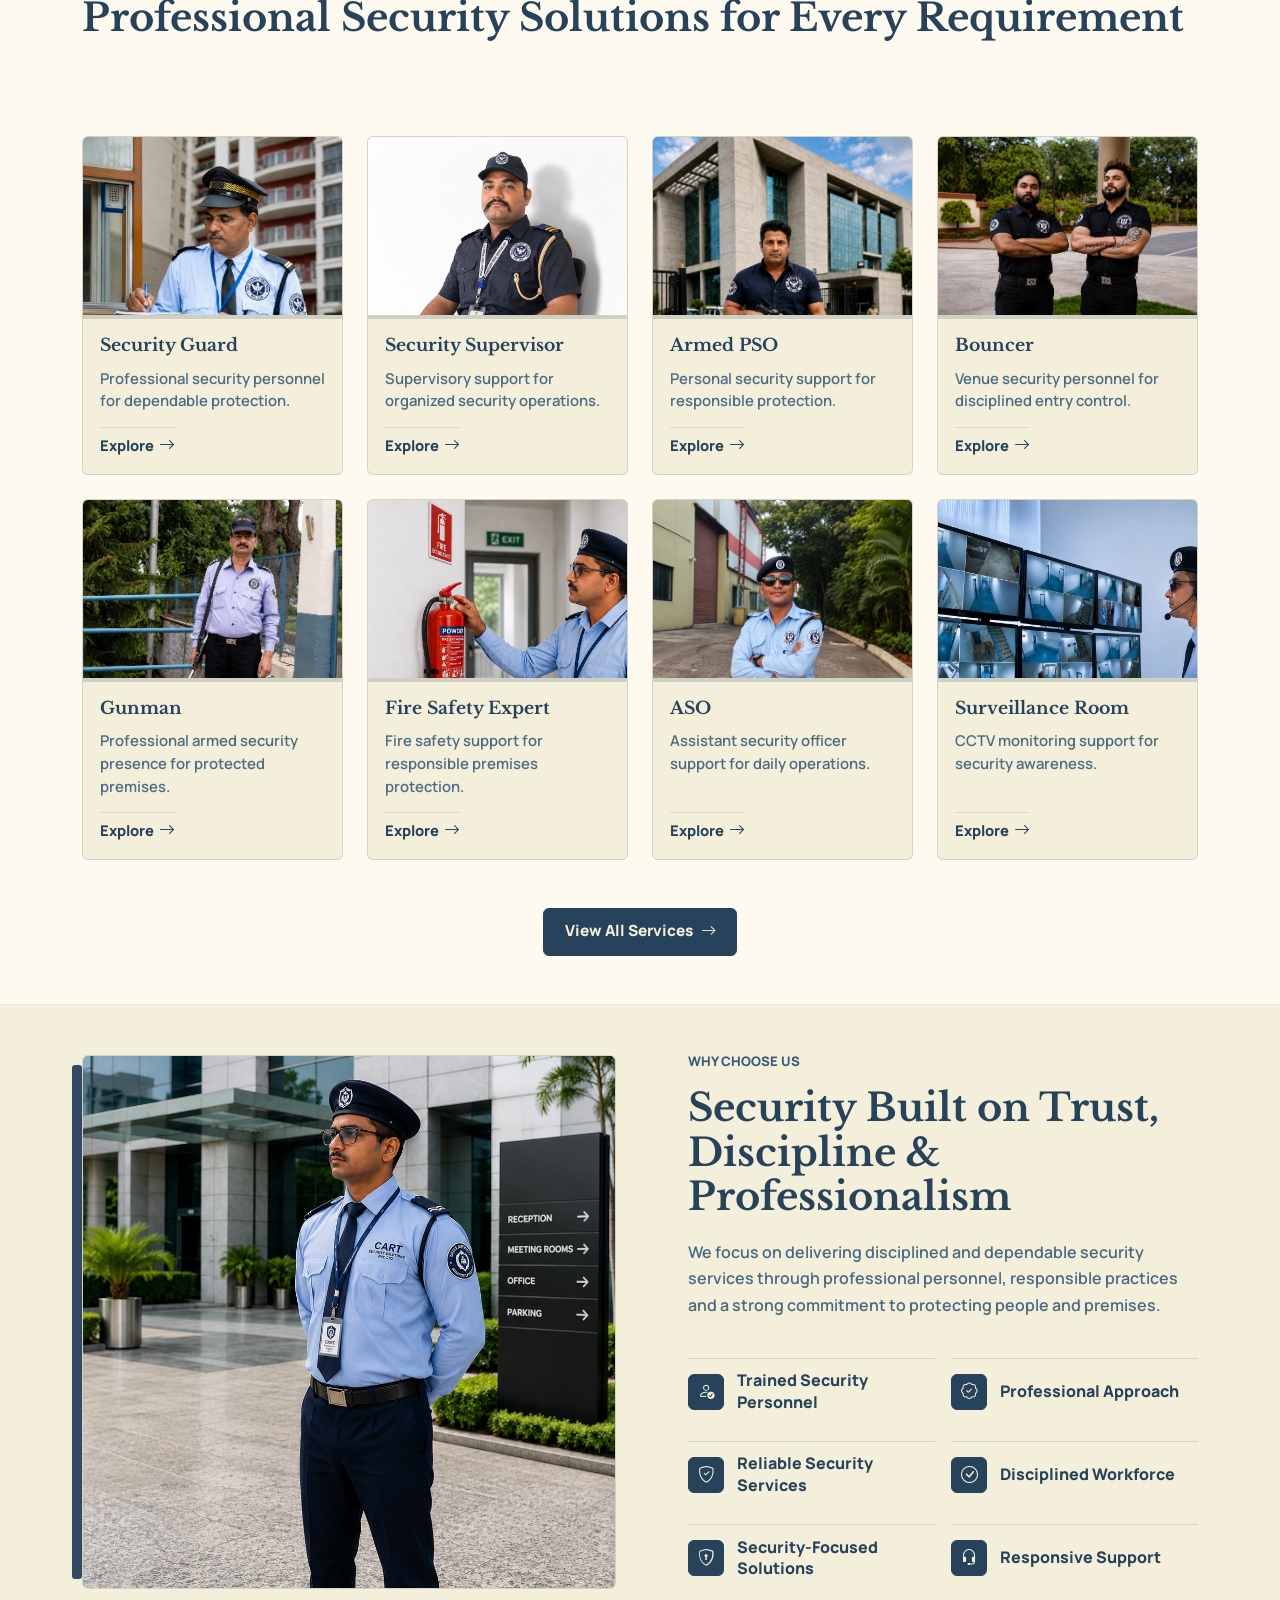
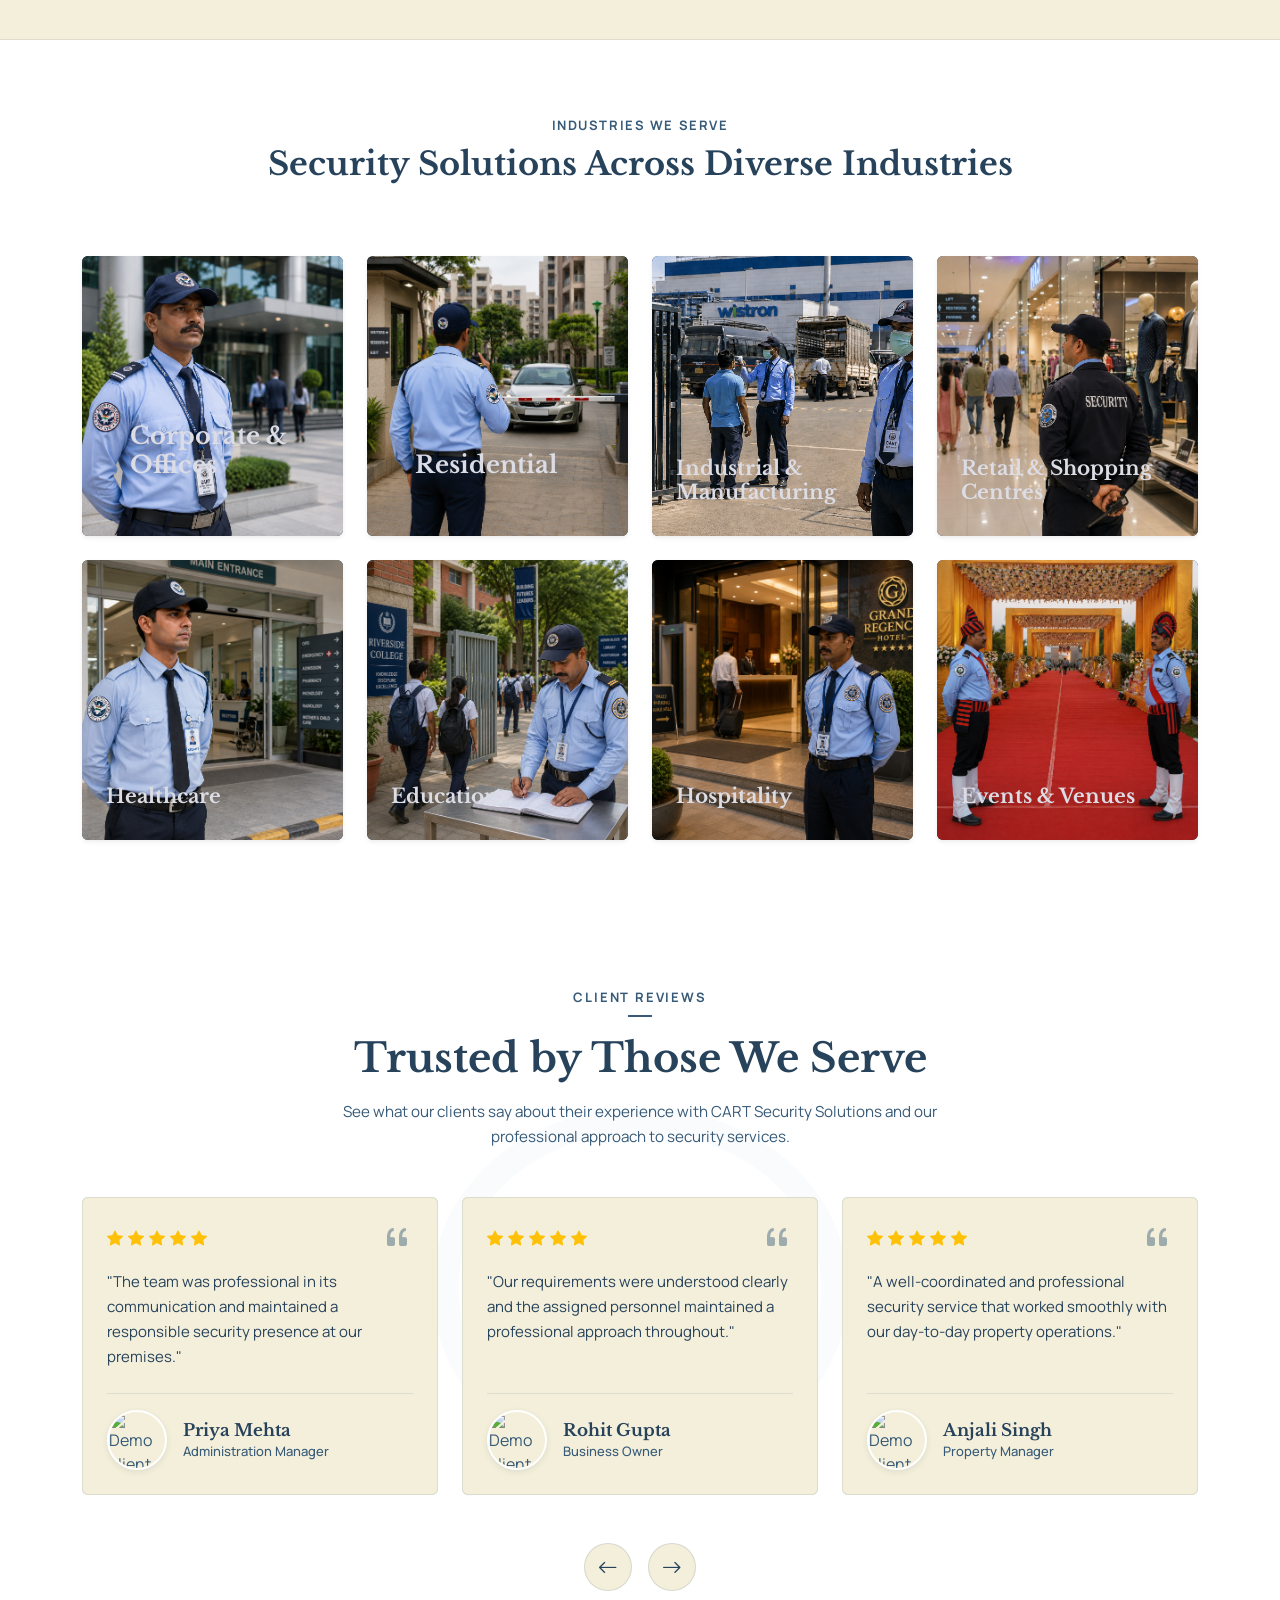
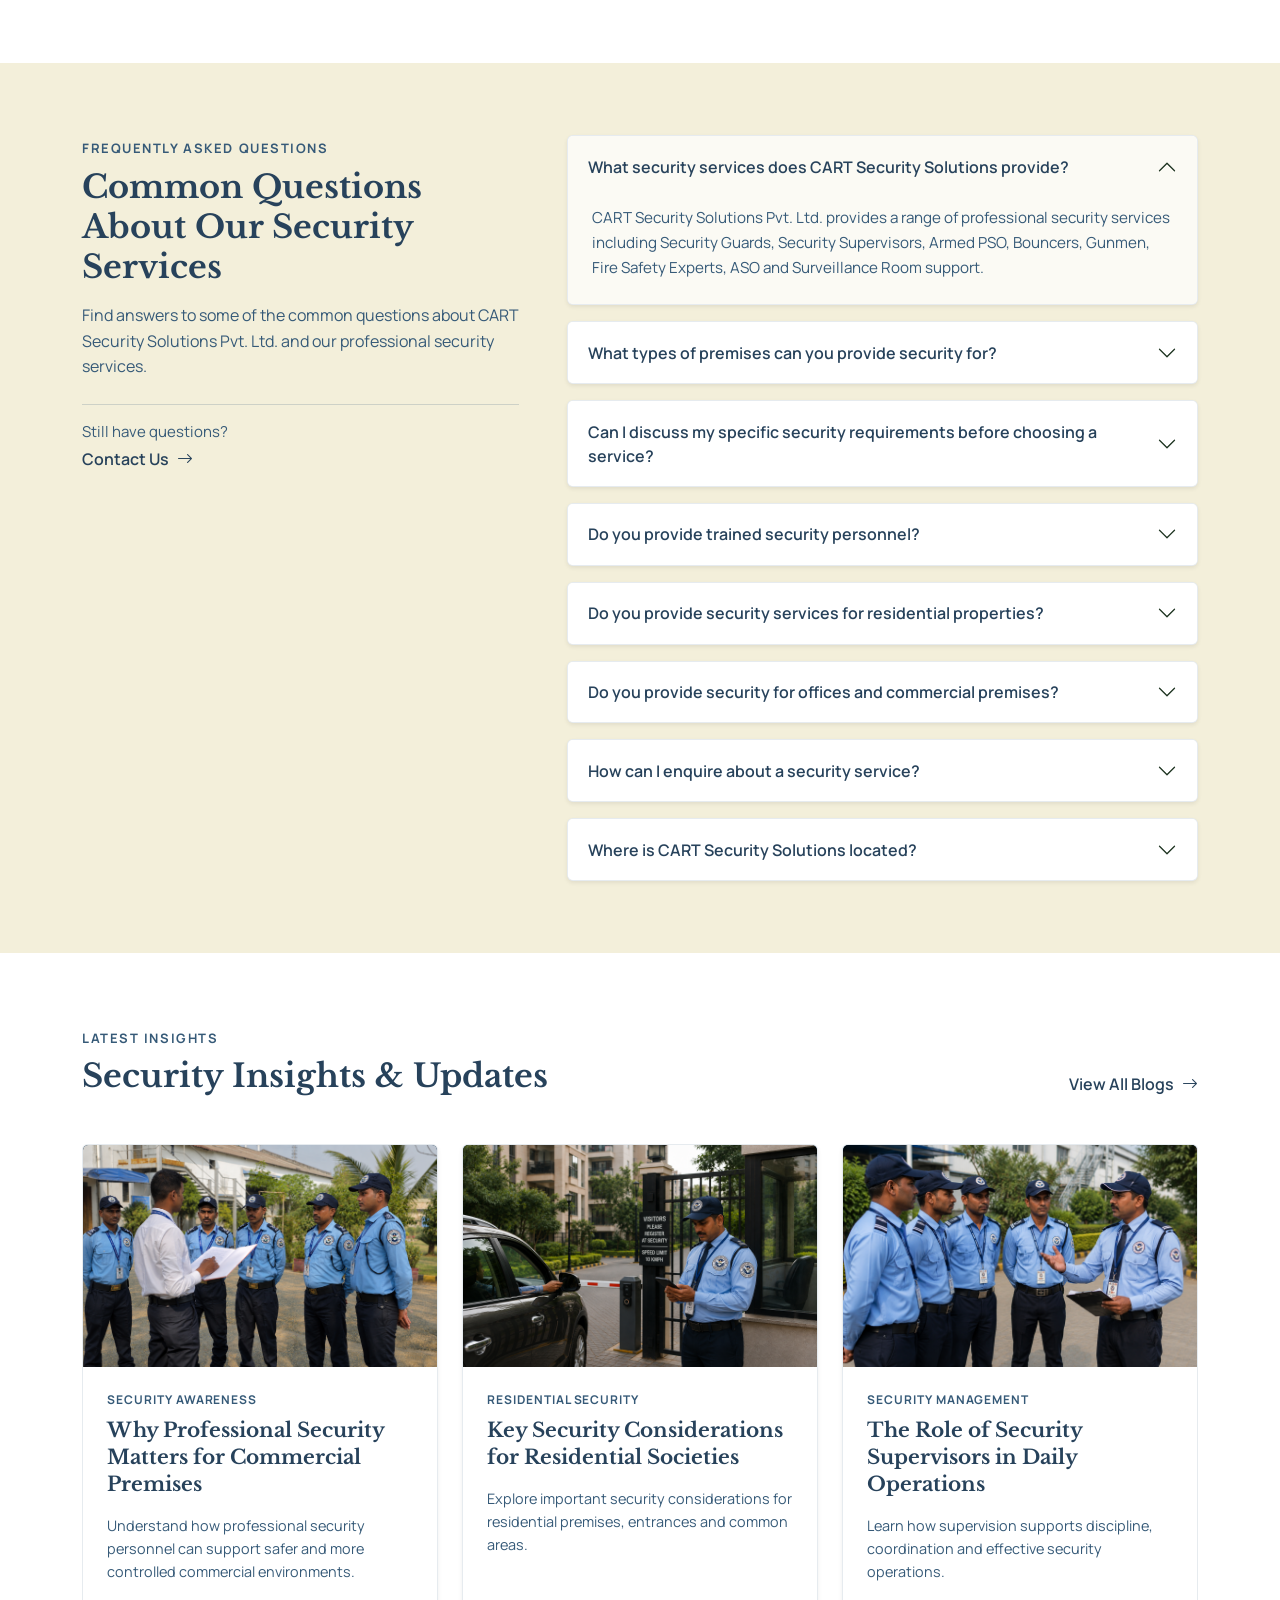
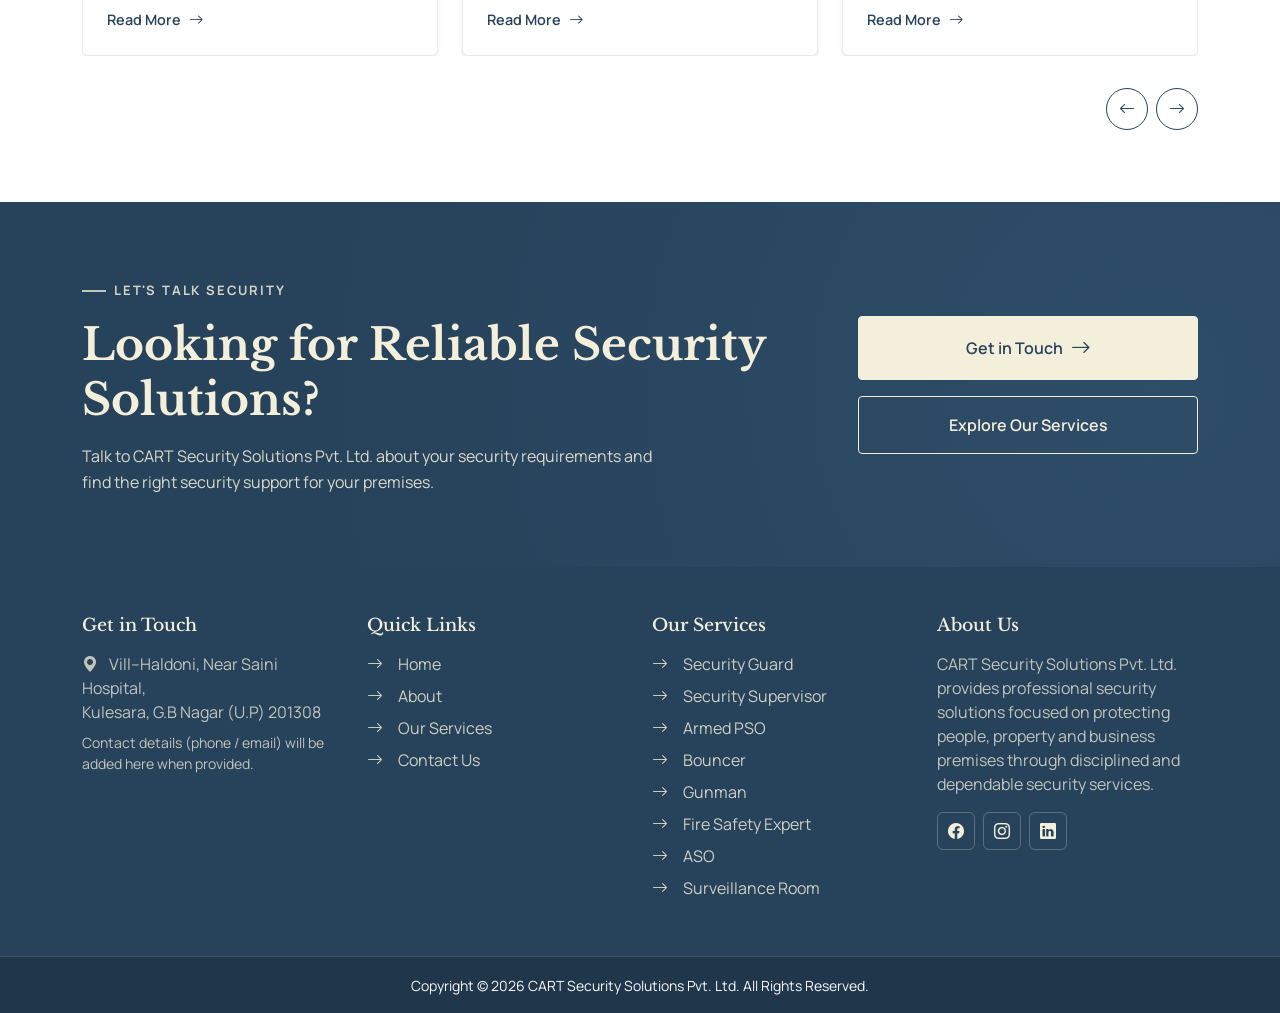
==== commit 4af58527: "update" ====
--- a/index.html
+++ b/index.html
@@ -83,8 +83,6 @@
       <div class="carousel-item active cart-hero-slide">
         <!-- Slider image: replace this local placeholder with the final Slide 1 banner image later. -->
         <img src="assets/images/home/banner1.png" class="d-block w-100 cart-hero-image" alt="Professional security guard at a corporate building entrance">
-        <!-- Overlay: dark green gradient keeps the HTML hero text readable over the image. -->
-        <div class="cart-hero-overlay" aria-hidden="true"></div>
 
         <!-- Hero text and CTA buttons: kept as HTML for responsive editing and SEO. -->
         <div class="cart-hero-content">
@@ -108,8 +106,6 @@
       <div class="carousel-item cart-hero-slide">
         <!-- Slider image: replace this local placeholder with the final Slide 2 banner image later. -->
         <img src="assets/images/home/banner2.png" class="d-block w-100 cart-hero-image" alt="Trained security personnel standing at a modern business premises">
-        <!-- Overlay: slightly stronger behind the left-side content. -->
-        <div class="cart-hero-overlay" aria-hidden="true"></div>
 
         <!-- Hero text and CTA buttons. -->
         <div class="cart-hero-content">
@@ -133,8 +129,6 @@
       <div class="carousel-item cart-hero-slide">
         <!-- Slider image: replace this local placeholder with the final Slide 3 banner image later. -->
         <img src="assets/images/home/banner3.png" class="d-block w-100 cart-hero-image" alt="Security officer protecting a corporate facility entrance">
-        <!-- Overlay: dark green gradient for consistent text contrast. -->
-        <div class="cart-hero-overlay" aria-hidden="true"></div>
 
         <!-- Hero text and CTA buttons. -->
         <div class="cart-hero-content">
--- a/assets/css/style.css
+++ b/assets/css/style.css
@@ -214,17 +214,6 @@
   object-position: 68% center;
 }
 
-/* Overlay: darker behind left-side text and lighter over the image detail. */
-.cart-hero-overlay {
-  position: absolute;
-  inset: 0;
-  z-index: 1;
-  pointer-events: none;
-  background:
-    linear-gradient(90deg, rgba(39, 66, 91, 0.94) 0%, rgba(39, 66, 91, 0.82) 38%, rgba(39, 66, 91, 0.48) 68%, rgba(39, 66, 91, 0.18) 100%),
-    linear-gradient(180deg, rgba(39, 66, 91, 0.18) 0%, rgba(39, 66, 91, 0.08) 48%, rgba(39, 66, 91, 0.28) 100%);
-}
-
 /* Hero text: HTML content stays editable, responsive and search-friendly. */
 .cart-hero-content {
   position: absolute;
@@ -392,7 +381,7 @@
   transform: translateY(-1px);
 }
 
-/* Mobile responsiveness: stronger overlay, smaller text, stacked CTAs and hidden arrows on small screens. */
+/* Mobile responsiveness: smaller text, stacked CTAs and hidden arrows on small screens. */
 @media (max-width: 1199.98px) {
   .cart-hero-slider .carousel-inner,
   .cart-hero-slide {
@@ -410,12 +399,6 @@
     min-height: 620px;
   }
 
-  .cart-hero-overlay {
-    background:
-      linear-gradient(90deg, rgba(39, 66, 91, 0.95) 0%, rgba(39, 66, 91, 0.86) 58%, rgba(39, 66, 91, 0.56) 100%),
-      linear-gradient(180deg, rgba(39, 66, 91, 0.28) 0%, rgba(39, 66, 91, 0.08) 50%, rgba(39, 66, 91, 0.5) 100%);
-  }
-
   .cart-hero-content {
     padding: 4rem 0 5.6rem;
   }
@@ -437,12 +420,6 @@
 
   .cart-hero-image {
     object-position: 72% center;
-  }
-
-  .cart-hero-overlay {
-    background:
-      linear-gradient(90deg, rgba(39, 66, 91, 0.96) 0%, rgba(39, 66, 91, 0.88) 70%, rgba(39, 66, 91, 0.66) 100%),
-      linear-gradient(180deg, rgba(39, 66, 91, 0.34) 0%, rgba(39, 66, 91, 0.1) 44%, rgba(39, 66, 91, 0.62) 100%);
   }
 
   .cart-hero-content {
@@ -748,12 +725,12 @@
 }
 
 .cart-services-image {
-  width: 100%;
-  height: 100%;
-  object-fit: fill;
-  object-position: center center;
-  display: block;
-  transition: transform 0.3s ease;
+    width: 100%;
+    height: 274px;
+    object-fit: cover;
+    object-position: center center;
+    display: block;
+    transition: transform 0.3s ease;      
 }
 
 .cart-services-card:hover .cart-services-image,
@@ -1467,12 +1444,6 @@
   object-position: center;
 }
 
-.cart-hero-overlay {
-  background:
-    linear-gradient(90deg, rgba(39, 66, 91, 0.96) 0%, rgba(39, 66, 91, 0.86) 39%, rgba(39, 66, 91, 0.42) 70%, rgba(39, 66, 91, 0.1) 100%),
-    linear-gradient(180deg, rgba(39, 66, 91, 0.18) 0%, rgba(39, 66, 91, 0.08) 52%, rgba(39, 66, 91, 0.34) 100%);
-}
-
 .cart-hero-content {
   padding: clamp(3.4rem, 6vw, 5.2rem) 0 5.4rem;
 }
@@ -2452,4 +2423,4 @@
     width: 52px;
     height: 52px;
   }
-}+}
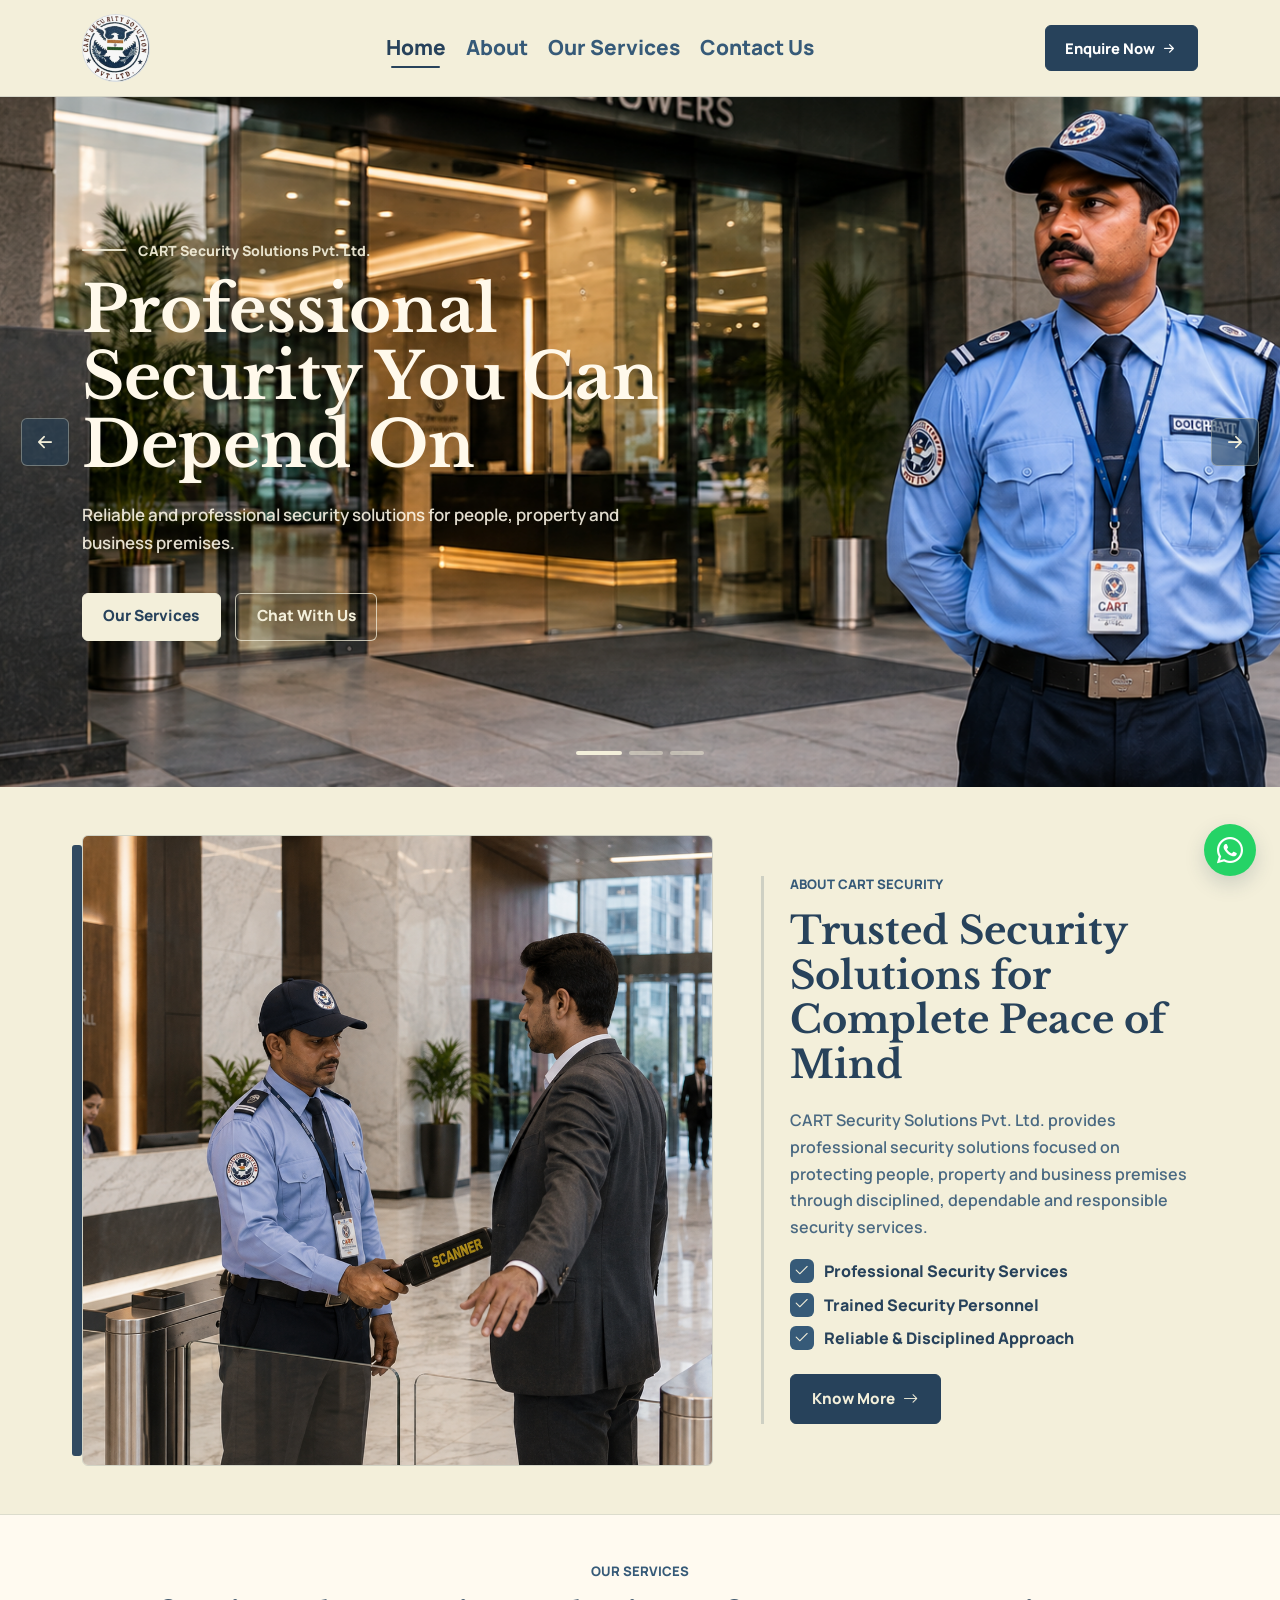
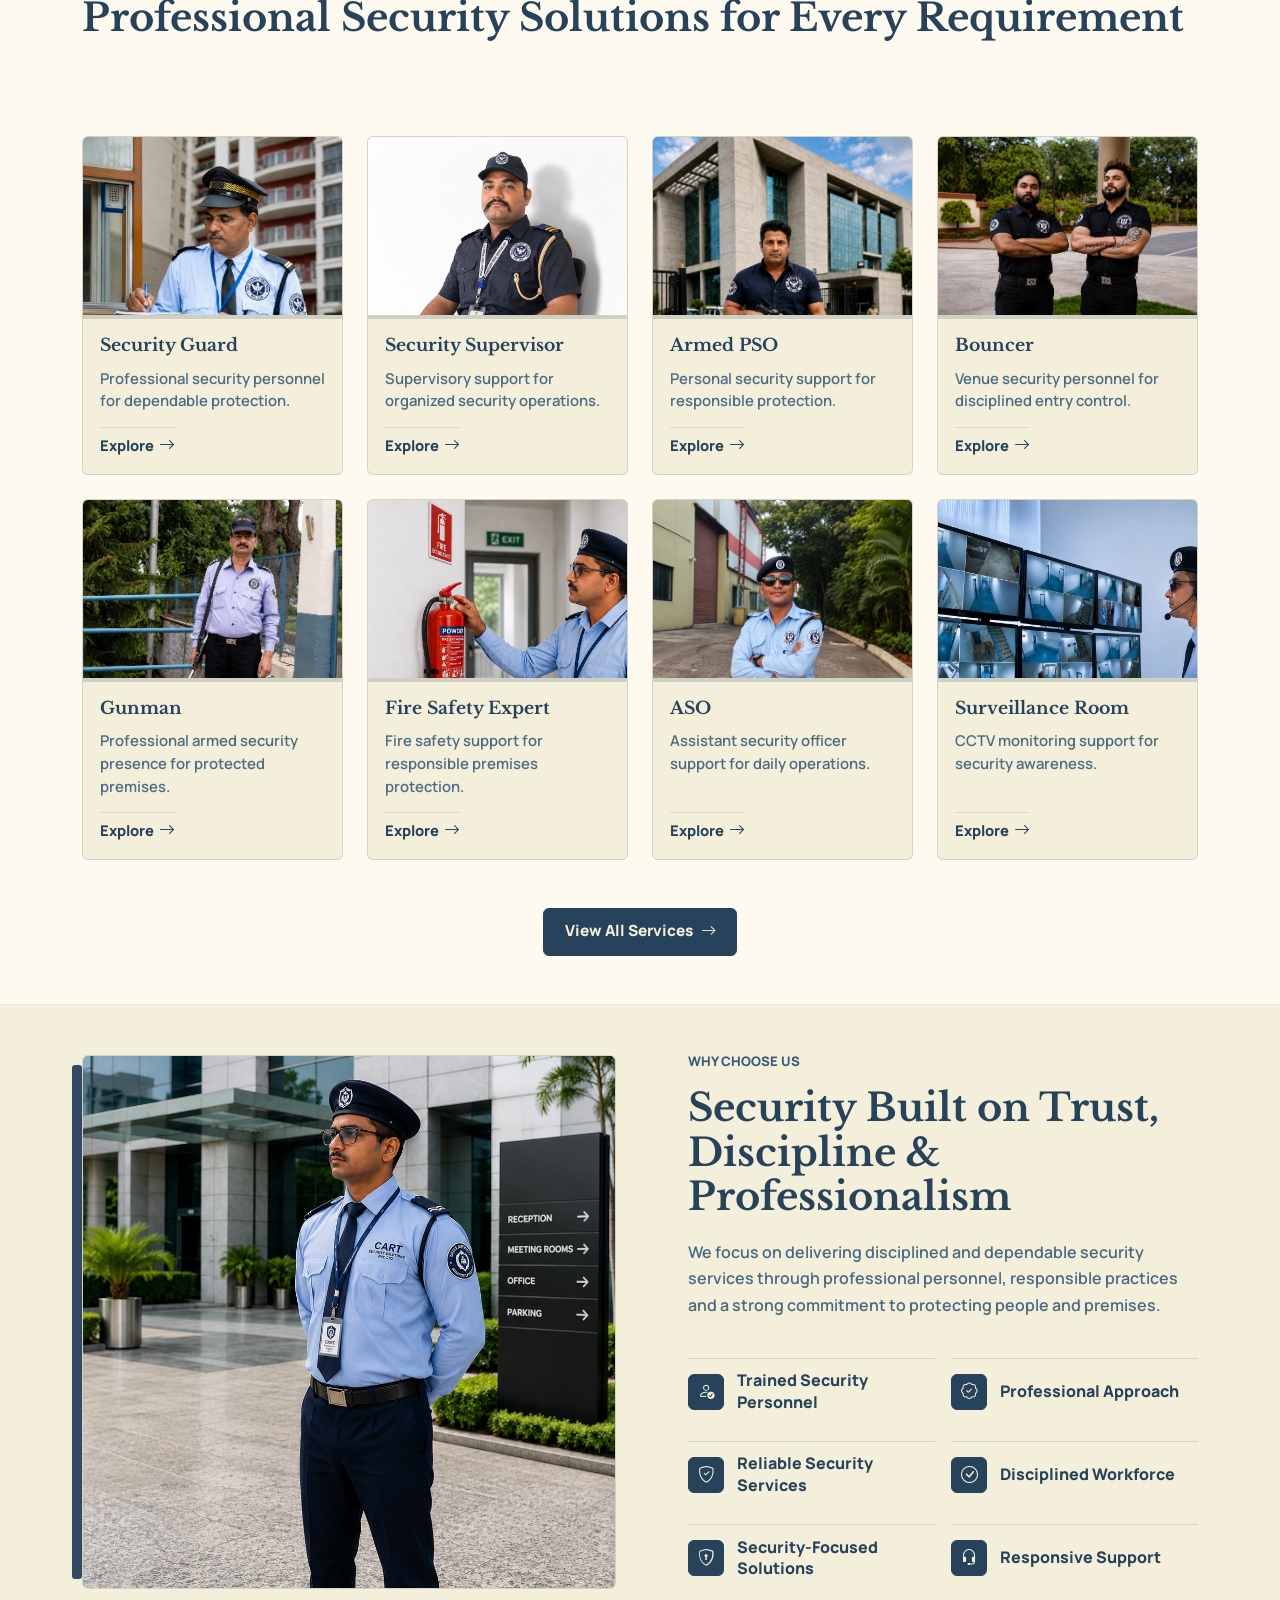
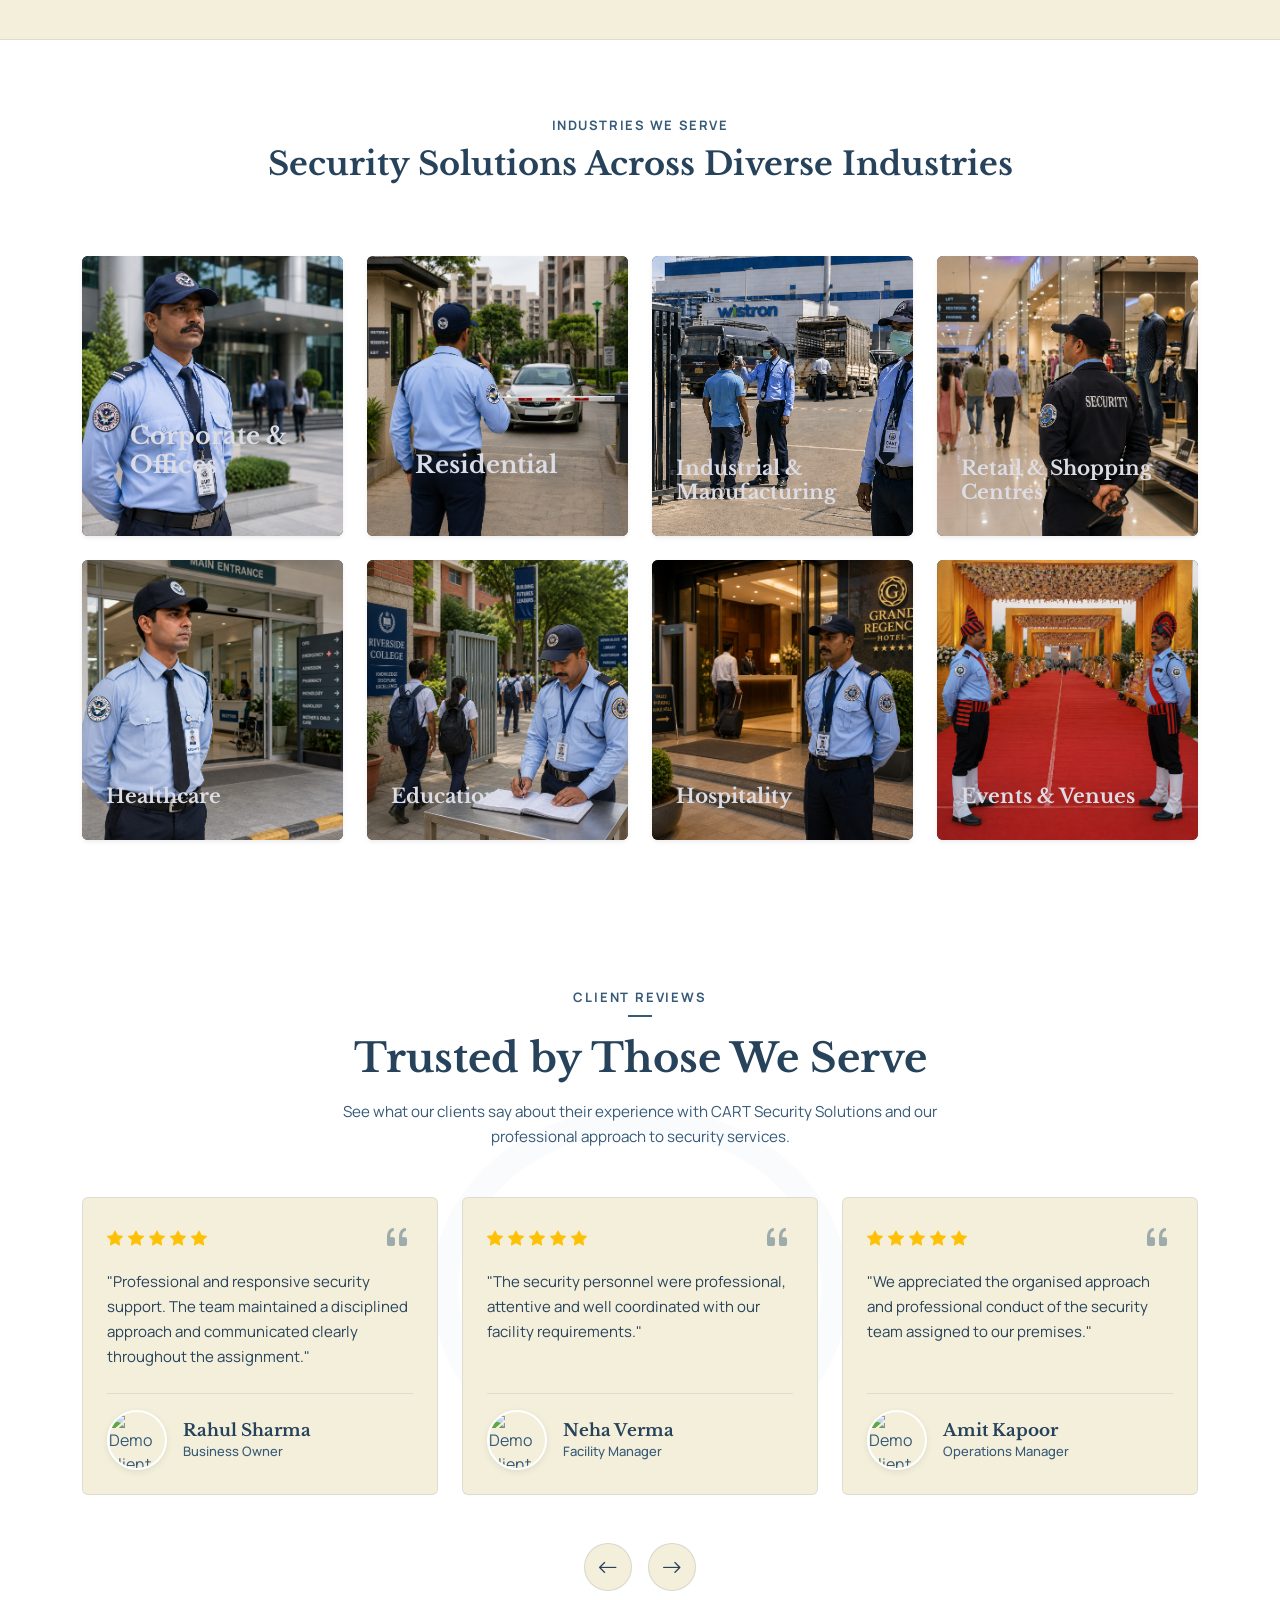
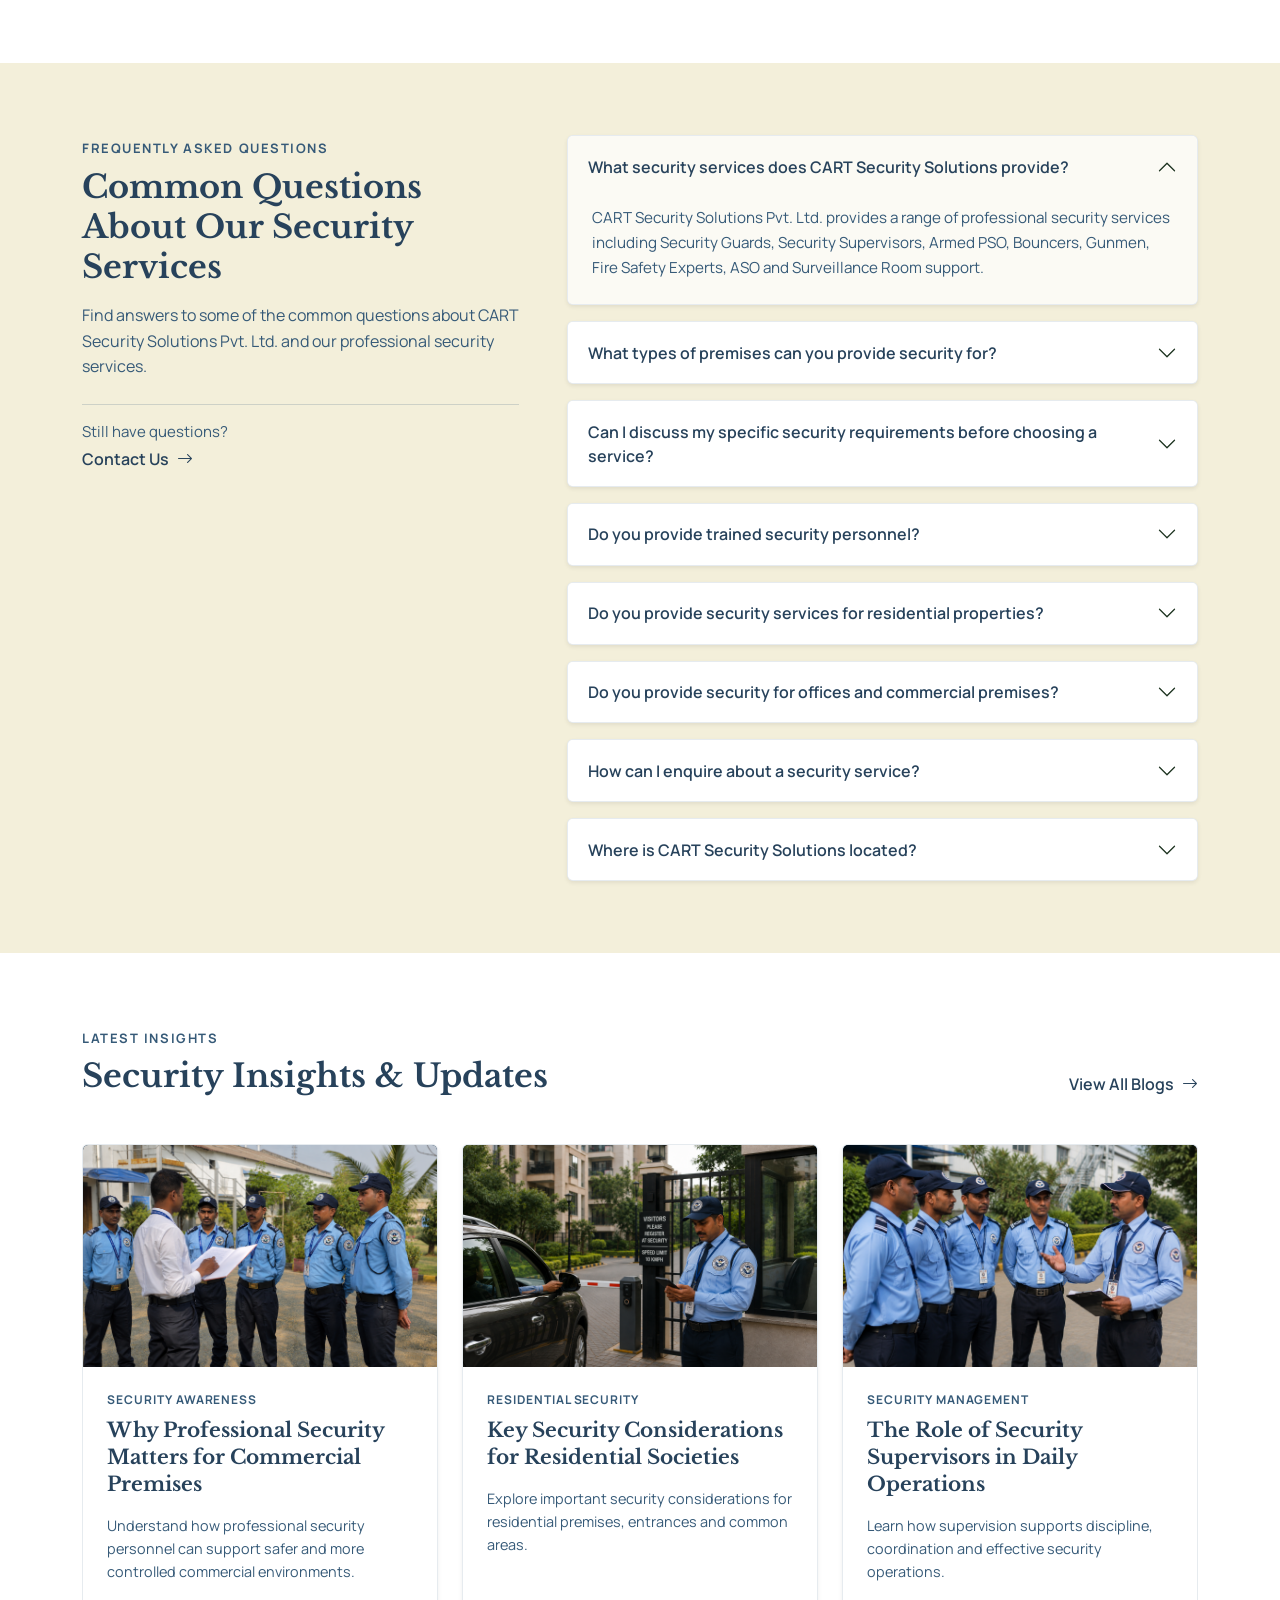
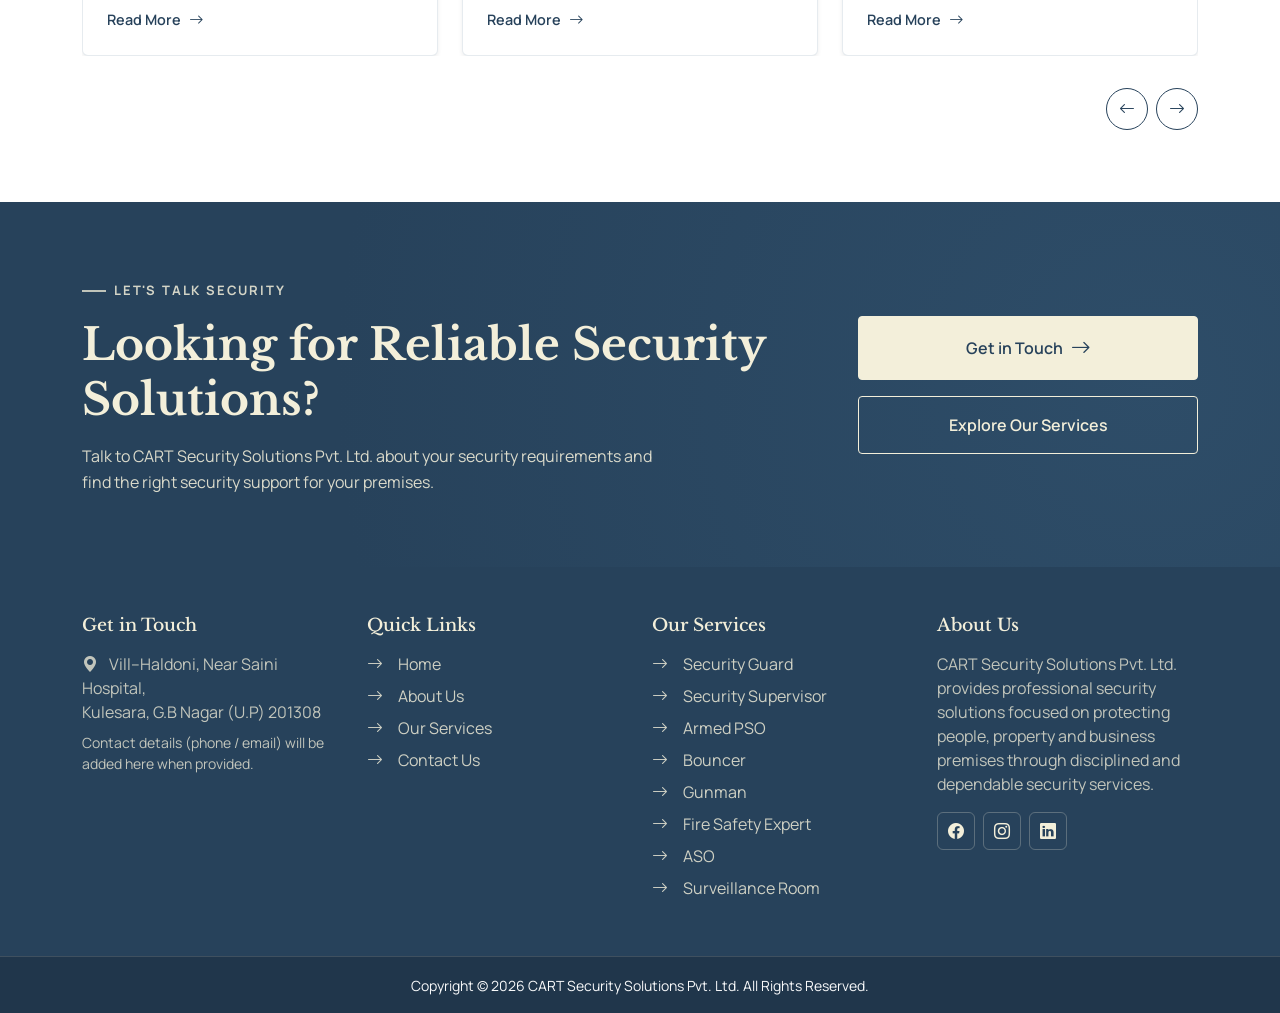
==== commit 74847f40: "update" ====
--- a/index.html
+++ b/index.html
@@ -1,17 +1,23 @@
 <!doctype html>
 <html lang="en">
+
 <head>
   <meta charset="utf-8">
   <meta name="viewport" content="width=device-width, initial-scale=1">
   <title>CART Security Solutions Pvt. Ltd.</title>
-  <meta name="description" content="CART Security Solutions Pvt. Ltd. provides professional guarding, supervision and premises security services.">
+  <meta name="description"
+    content="CART Security Solutions Pvt. Ltd. provides professional guarding, supervision and premises security services.">
   <link rel="preconnect" href="https://fonts.googleapis.com">
   <link rel="preconnect" href="https://fonts.gstatic.com" crossorigin>
-  <link href="https://fonts.googleapis.com/css2?family=Libre+Baskerville:wght@700&family=Manrope:wght@500;600;700&display=swap" rel="stylesheet">
+  <link
+    href="https://fonts.googleapis.com/css2?family=Libre+Baskerville:wght@700&family=Manrope:wght@500;600;700&display=swap"
+    rel="stylesheet">
   <link href="https://cdn.jsdelivr.net/npm/bootstrap@5.3.3/dist/css/bootstrap.min.css" rel="stylesheet">
+  <link rel="stylesheet" href="https://cdn.jsdelivr.net/npm/bootstrap-icons@1.11.3/font/bootstrap-icons.css">
   <link href="https://cdn.jsdelivr.net/npm/bootstrap-icons@1.11.3/font/bootstrap-icons.css" rel="stylesheet">
   <link rel="stylesheet" href="assets/css/style.css">
 </head>
+
 <body>
   <header class="site-header sticky-top" id="siteHeader">
     <nav class="navbar navbar-expand-lg" aria-label="Primary navigation">
@@ -23,7 +29,8 @@
           <!-- brand text removed per request; only logo kept -->
         </a>
 
-        <button class="navbar-toggler" type="button" data-bs-toggle="collapse" data-bs-target="#primaryNavbar" aria-controls="primaryNavbar" aria-expanded="false" aria-label="Toggle navigation">
+        <button class="navbar-toggler" type="button" data-bs-toggle="collapse" data-bs-target="#primaryNavbar"
+          aria-controls="primaryNavbar" aria-expanded="false" aria-label="Toggle navigation">
           <span class="navbar-toggler-icon"></span>
         </button>
 
@@ -35,8 +42,9 @@
             <li class="nav-item">
               <a class="nav-link" href="/about_us.html">About</a>
             </li>
-  <li class="nav-item dropdown">
-              <a class="nav-link dropdown-toggle" href="services.html" id="servicesDropdown" role="button" data-bs-toggle="dropdown" aria-expanded="false">
+            <li class="nav-item dropdown">
+              <a class="nav-link dropdown-toggle" href="/services.html" id="servicesDropdown" role="button"
+                data-bs-toggle="dropdown" aria-expanded="false">
                 Our Services
               </a>
               <ul class="dropdown-menu" aria-labelledby="servicesDropdown">
@@ -55,7 +63,9 @@
             </li>
           </ul>
 
-          <a class="btn enquire-btn ms-lg-4 mt-3 mt-lg-0" href="contact.html">
+          <a class="btn enquire-btn ms-lg-4 mt-3 mt-lg-0"
+            href="https://wa.me/918860606202?text=Hello%20CART%20SECURITY%20SOLUTION%20PVT.%20LTD.%2C%20I%20would%20like%20to%20enquire%20about%20your%20security%20services.%20Please%20share%20more%20details."
+            target="_blank" rel="noopener noreferrer">
             <span>Enquire Now</span>
             <i class="bi bi-arrow-right-short" aria-hidden="true"></i>
           </a>
@@ -70,10 +80,13 @@
     To convert this into one static banner later, keep Slide 1 and remove
     Slide 2, Slide 3, indicators and previous/next controls.
   -->
-  <section id="homeHeroSlider" class="carousel slide carousel-fade cart-hero-slider" data-bs-ride="carousel" data-bs-interval="5000" data-bs-pause="hover" data-bs-touch="true" data-bs-wrap="true" aria-label="Home page hero slider">
+  <section id="homeHeroSlider" class="carousel slide carousel-fade cart-hero-slider" data-bs-ride="carousel"
+    data-bs-interval="5000" data-bs-pause="hover" data-bs-touch="true" data-bs-wrap="true"
+    aria-label="Home page hero slider">
     <!-- Indicators: Bootstrap indicator buttons, styled in CSS for a cleaner premium look. -->
     <div class="carousel-indicators cart-hero-indicators">
-      <button type="button" data-bs-target="#homeHeroSlider" data-bs-slide-to="0" class="active" aria-current="true" aria-label="Slide 1"></button>
+      <button type="button" data-bs-target="#homeHeroSlider" data-bs-slide-to="0" class="active" aria-current="true"
+        aria-label="Slide 1"></button>
       <button type="button" data-bs-target="#homeHeroSlider" data-bs-slide-to="1" aria-label="Slide 2"></button>
       <button type="button" data-bs-target="#homeHeroSlider" data-bs-slide-to="2" aria-label="Slide 3"></button>
     </div>
@@ -82,7 +95,8 @@
       <!-- Slide 1: main static-hero candidate for a future single-banner version. -->
       <div class="carousel-item active cart-hero-slide">
         <!-- Slider image: replace this local placeholder with the final Slide 1 banner image later. -->
-        <img src="assets/images/home/banner1.png" class="d-block w-100 cart-hero-image" alt="Professional security guard at a corporate building entrance">
+        <img src="assets/images/home/banner1.png" class="d-block w-100 cart-hero-image"
+          alt="Professional security guard at a corporate building entrance">
 
         <!-- Hero text and CTA buttons: kept as HTML for responsive editing and SEO. -->
         <div class="cart-hero-content">
@@ -91,10 +105,15 @@
               <div class="col-lg-7 col-xl-7">
                 <p class="cart-hero-label">CART Security Solutions Pvt. Ltd.</p>
                 <h1 class="cart-hero-title">Professional Security You Can Depend On</h1>
-                <p class="cart-hero-description">Reliable and professional security solutions for people, property and business premises.</p>
+                <p class="cart-hero-description">Reliable and professional security solutions for people, property and
+                  business premises.</p>
                 <div class="cart-hero-actions">
-                  <a class="btn cart-hero-btn cart-hero-btn-primary" href="services.html">Our Services</a>
-                  <a class="btn cart-hero-btn cart-hero-btn-secondary" href="contact.html">Contact Us</a>
+                  <a class="btn cart-hero-btn cart-hero-btn-primary" href="/services.html">Our Services</a>
+                  <a class="btn cart-hero-btn cart-hero-btn-secondary"
+                    href="https://wa.me/918860606202?text=Hello%20CART%20SECURITY%20SOLUTION%20PVT.%20LTD.%2C%20I%20would%20like%20to%20contact%20you%20regarding%20your%20security%20services."
+                    target="_blank" rel="noopener noreferrer">
+                    Chat With Us
+                  </a>
                 </div>
               </div>
             </div>
@@ -105,7 +124,8 @@
       <!-- Slide 2: trained personnel message. Remove this block for a future one-slide banner. -->
       <div class="carousel-item cart-hero-slide">
         <!-- Slider image: replace this local placeholder with the final Slide 2 banner image later. -->
-        <img src="assets/images/home/banner2.png" class="d-block w-100 cart-hero-image" alt="Trained security personnel standing at a modern business premises">
+        <img src="assets/images/home/banner2.png" class="d-block w-100 cart-hero-image"
+          alt="Trained security personnel standing at a modern business premises">
 
         <!-- Hero text and CTA buttons. -->
         <div class="cart-hero-content">
@@ -114,7 +134,8 @@
               <div class="col-lg-7 col-xl-7">
                 <p class="cart-hero-label">Trained &bull; Disciplined &bull; Reliable</p>
                 <h2 class="cart-hero-title">Trained Security Personnel for Every Requirement</h2>
-                <p class="cart-hero-description">Professional security personnel focused on safety, discipline and dependable protection.</p>
+                <p class="cart-hero-description">Professional security personnel focused on safety, discipline and
+                  dependable protection.</p>
                 <div class="cart-hero-actions">
                   <a class="btn cart-hero-btn cart-hero-btn-primary" href="services.html">Explore Services</a>
                   <a class="btn cart-hero-btn cart-hero-btn-secondary" href="contact.html">Enquire Now</a>
@@ -128,7 +149,8 @@
       <!-- Slide 3: premises and asset protection message. Remove this block for a future one-slide banner. -->
       <div class="carousel-item cart-hero-slide">
         <!-- Slider image: replace this local placeholder with the final Slide 3 banner image later. -->
-        <img src="assets/images/home/banner3.png" class="d-block w-100 cart-hero-image" alt="Security officer protecting a corporate facility entrance">
+        <img src="assets/images/home/banner3.png" class="d-block w-100 cart-hero-image"
+          alt="Security officer protecting a corporate facility entrance">
 
         <!-- Hero text and CTA buttons. -->
         <div class="cart-hero-content">
@@ -137,10 +159,15 @@
               <div class="col-lg-7 col-xl-7">
                 <p class="cart-hero-label">Security With Responsibility</p>
                 <h2 class="cart-hero-title">Protecting What Matters Most</h2>
-                <p class="cart-hero-description">Security solutions designed to protect your premises, workforce and valuable assets.</p>
+                <p class="cart-hero-description">Security solutions designed to protect your premises, workforce and
+                  valuable assets.</p>
                 <div class="cart-hero-actions">
-                  <a class="btn cart-hero-btn cart-hero-btn-primary" href="services.html">View Our Services</a>
-                  <a class="btn cart-hero-btn cart-hero-btn-secondary" href="contact.html">Get in Touch</a>
+                  <a class="btn cart-hero-btn cart-hero-btn-primary" href="/services.html">View Our Services</a>
+                  <a class="btn cart-hero-btn cart-hero-btn-secondary"
+                    href="https://wa.me/918860606202?text=Hello%20CART%20SECURITY%20SOLUTION%20PVT.%20LTD.%2C%20I%20would%20like%20to%20get%20in%20touch%20regarding%20your%20security%20services.%20Please%20share%20more%20details."
+                    target="_blank" rel="noopener noreferrer">
+                    Get in Touch
+                  </a>
                 </div>
               </div>
             </div>
@@ -150,13 +177,15 @@
     </div>
 
     <!-- Previous/Next arrows: circular controls styled in CSS and hidden on very small screens. -->
-    <button class="carousel-control-prev cart-hero-control cart-hero-control-prev" type="button" data-bs-target="#homeHeroSlider" data-bs-slide="prev" aria-label="Previous slide">
+    <button class="carousel-control-prev cart-hero-control cart-hero-control-prev" type="button"
+      data-bs-target="#homeHeroSlider" data-bs-slide="prev" aria-label="Previous slide">
       <span class="cart-hero-control-icon" aria-hidden="true">
         <i class="bi bi-arrow-left-short"></i>
       </span>
       <span class="visually-hidden">Previous</span>
     </button>
-    <button class="carousel-control-next cart-hero-control cart-hero-control-next" type="button" data-bs-target="#homeHeroSlider" data-bs-slide="next" aria-label="Next slide">
+    <button class="carousel-control-next cart-hero-control cart-hero-control-next" type="button"
+      data-bs-target="#homeHeroSlider" data-bs-slide="next" aria-label="Next slide">
       <span class="cart-hero-control-icon" aria-hidden="true">
         <i class="bi bi-arrow-right-short"></i>
       </span>
@@ -175,7 +204,8 @@
         <div class="col-lg-7">
           <!-- About image: replace this local placeholder with the final About preview image later. -->
           <div class="cart-about-image-wrap">
-            <img src="assets/images/home/blog/blog4.png" class="img-fluid cart-about-image" alt="Professional security personnel managing access control at a corporate premises">
+            <img src="assets/images/home/blog/blog4.png" class="img-fluid cart-about-image"
+              alt="Professional security personnel managing access control at a corporate premises">
           </div>
         </div>
 
@@ -184,7 +214,9 @@
           <div class="cart-about-content ps-lg-3 ps-xl-4">
             <p class="cart-about-label mb-3">About Cart Security</p>
             <h2 class="cart-about-title" id="cartAboutTitle">Trusted Security Solutions for Complete Peace of Mind</h2>
-            <p class="cart-about-text">CART Security Solutions Pvt. Ltd. provides professional security solutions focused on protecting people, property and business premises through disciplined, dependable and responsible security services.</p>
+            <p class="cart-about-text">CART Security Solutions Pvt. Ltd. provides professional security solutions
+              focused on protecting people, property and business premises through disciplined, dependable and
+              responsible security services.</p>
 
             <!-- Key points: compact Bootstrap Icons list, not separate cards. -->
             <ul class="list-unstyled cart-about-points mb-0">
@@ -203,7 +235,7 @@
             </ul>
 
             <!-- CTA button: links visitors to the full About page. -->
-            <a class="btn cart-about-btn mt-4" href="about.html">
+            <a class="btn cart-about-btn mt-4" href="/about_us.html">
               <span>Know More</span>
               <i class="bi bi-arrow-right" aria-hidden="true"></i>
             </a>
@@ -224,10 +256,12 @@
       <div class="row align-items-end g-4 cart-home-section-header-row">
         <div class="col-12">
           <p class="cart-services-label mb-3">Our Services</p>
-          <h2 class="cart-services-title" id="cartServicesTitle">Professional Security Solutions for Every Requirement</h2>
+          <h2 class="cart-services-title" id="cartServicesTitle">Professional Security Solutions for Every Requirement
+          </h2>
         </div>
         <div class="col-12">
-          <p class="cart-services-intro mb-0">Explore our range of professional security services designed to help protect people, property and business premises.</p>
+          <p class="cart-services-intro mb-0">Explore our range of professional security services designed to help
+            protect people, property and business premises.</p>
         </div>
       </div>
 
@@ -235,13 +269,15 @@
       <div class="row g-4 mt-4 mt-lg-5">
         <div class="col-12 col-md-6 col-xl-3">
           <article class="cart-services-card h-100">
-            <a class="cart-services-image-link" href="services.html#security-guard" aria-label="Explore Security Guard service">
-              <img src="/assets/images/home/secvices/service1.png" class="img-fluid cart-services-image" alt="CART security guard at a corporate building entrance">
+            <a class="cart-services-image-link" href="services.html#security-guard"
+              aria-label="Explore Security Guard service">
+              <img src="/assets/images/home/secvices/service1.png" class="img-fluid cart-services-image"
+                alt="CART security guard at a corporate building entrance">
             </a>
             <div class="cart-services-card-body">
               <h3 class="cart-services-card-title">Security Guard</h3>
               <p class="cart-services-card-text">Professional security personnel for dependable protection.</p>
-              <a class="cart-services-link" href="services.html#security-guard">
+              <a class="cart-services-link" href="/services/security-guard.html">
                 <span>Explore</span>
                 <i class="bi bi-arrow-right" aria-hidden="true"></i>
               </a>
@@ -251,13 +287,15 @@
 
         <div class="col-12 col-md-6 col-xl-3">
           <article class="cart-services-card h-100">
-            <a class="cart-services-image-link" href="services.html#security-supervisor" aria-label="Explore Security Supervisor service">
-              <img src="/assets/images/home/secvices/service2.png" class="img-fluid cart-services-image" alt="CART security supervisor managing personnel at access control">
+            <a class="cart-services-image-link" href="services.html#security-supervisor"
+              aria-label="Explore Security Supervisor service">
+              <img src="/assets/images/home/secvices/service2.png" class="img-fluid cart-services-image"
+                alt="CART security supervisor managing personnel at access control">
             </a>
             <div class="cart-services-card-body">
               <h3 class="cart-services-card-title">Security Supervisor</h3>
               <p class="cart-services-card-text">Supervisory support for organized security operations.</p>
-              <a class="cart-services-link" href="services.html#security-supervisor">
+              <a class="cart-services-link" href="/services/Security-Supervisor.html">
                 <span>Explore</span>
                 <i class="bi bi-arrow-right" aria-hidden="true"></i>
               </a>
@@ -268,12 +306,13 @@
         <div class="col-12 col-md-6 col-xl-3">
           <article class="cart-services-card h-100">
             <a class="cart-services-image-link" href="services.html#armed-pso" aria-label="Explore Armed PSO service">
-              <img src="/assets/images/home/secvices/service3.png" class="img-fluid cart-services-image" alt="CART personal security officer at an executive arrival area">
+              <img src="/assets/images/home/secvices/service3.png" class="img-fluid cart-services-image"
+                alt="CART personal security officer at an executive arrival area">
             </a>
             <div class="cart-services-card-body">
               <h3 class="cart-services-card-title">Armed PSO</h3>
               <p class="cart-services-card-text">Personal security support for responsible protection.</p>
-              <a class="cart-services-link" href="services.html#armed-pso">
+              <a class="cart-services-link" href="/services/armed-pso.html">
                 <span>Explore</span>
                 <i class="bi bi-arrow-right" aria-hidden="true"></i>
               </a>
@@ -284,12 +323,13 @@
         <div class="col-12 col-md-6 col-xl-3">
           <article class="cart-services-card h-100">
             <a class="cart-services-image-link" href="services.html#bouncer" aria-label="Explore Bouncer service">
-              <img src="/assets/images/home/secvices/service4.png" class="img-fluid cart-services-image" alt="CART venue security personnel at an event entrance">
+              <img src="/assets/images/home/secvices/service4.png" class="img-fluid cart-services-image"
+                alt="CART venue security personnel at an event entrance">
             </a>
             <div class="cart-services-card-body">
               <h3 class="cart-services-card-title">Bouncer</h3>
               <p class="cart-services-card-text">Venue security personnel for disciplined entry control.</p>
-              <a class="cart-services-link" href="services.html#bouncer">
+              <a class="cart-services-link" href="/services/Bouncer.html">
                 <span>Explore</span>
                 <i class="bi bi-arrow-right" aria-hidden="true"></i>
               </a>
@@ -300,12 +340,13 @@
         <div class="col-12 col-md-6 col-xl-3">
           <article class="cart-services-card h-100">
             <a class="cart-services-image-link" href="services.html#gunman" aria-label="Explore Gunman service">
-              <img src="/assets/images/home/secvices/service-gunman.png" class="img-fluid cart-services-image" alt="CART security gunman posted at a protected premises">
+              <img src="/assets/images/home/secvices/service-gunman.png" class="img-fluid cart-services-image"
+                alt="CART security gunman posted at a protected premises">
             </a>
             <div class="cart-services-card-body">
               <h3 class="cart-services-card-title">Gunman</h3>
               <p class="cart-services-card-text">Professional armed security presence for protected premises.</p>
-              <a class="cart-services-link" href="services.html#gunman">
+              <a class="cart-services-link" href="/services/Gunman.html">
                 <span>Explore</span>
                 <i class="bi bi-arrow-right" aria-hidden="true"></i>
               </a>
@@ -315,13 +356,15 @@
 
         <div class="col-12 col-md-6 col-xl-3">
           <article class="cart-services-card h-100">
-            <a class="cart-services-image-link" href="services.html#fire-safety-expert" aria-label="Explore Fire Safety Expert service">
-              <img src="/assets/images/home/secvices/fire.png" class="img-fluid cart-services-image" alt="CART fire safety expert inspecting safety equipment">
+            <a class="cart-services-image-link" href="services.html#fire-safety-expert"
+              aria-label="Explore Fire Safety Expert service">
+              <img src="/assets/images/home/secvices/fire.png" class="img-fluid cart-services-image"
+                alt="CART fire safety expert inspecting safety equipment">
             </a>
             <div class="cart-services-card-body">
               <h3 class="cart-services-card-title">Fire Safety Expert</h3>
               <p class="cart-services-card-text">Fire safety support for responsible premises protection.</p>
-              <a class="cart-services-link" href="services.html#fire-safety-expert">
+              <a class="cart-services-link" href="/services/Fire-Safety-Expert.html">
                 <span>Explore</span>
                 <i class="bi bi-arrow-right" aria-hidden="true"></i>
               </a>
@@ -332,12 +375,13 @@
         <div class="col-12 col-md-6 col-xl-3">
           <article class="cart-services-card h-100">
             <a class="cart-services-image-link" href="services.html#aso" aria-label="Explore ASO service">
-              <img src="/assets/images/home/secvices/service-aso.png" class="img-fluid cart-services-image" alt="CART assistant security officer reviewing a security register">
+              <img src="/assets/images/home/secvices/service-aso.png" class="img-fluid cart-services-image"
+                alt="CART assistant security officer reviewing a security register">
             </a>
             <div class="cart-services-card-body">
               <h3 class="cart-services-card-title">ASO</h3>
               <p class="cart-services-card-text">Assistant security officer support for daily operations.</p>
-              <a class="cart-services-link" href="services.html#aso">
+              <a class="cart-services-link" href="/services/ASO.html">
                 <span>Explore</span>
                 <i class="bi bi-arrow-right" aria-hidden="true"></i>
               </a>
@@ -347,13 +391,15 @@
 
         <div class="col-12 col-md-6 col-xl-3">
           <article class="cart-services-card h-100">
-            <a class="cart-services-image-link" href="services.html#surveillance-room" aria-label="Explore Surveillance Room service">
-              <img src="/assets/images/home/secvices/service8.png" class="img-fluid cart-services-image" alt="CART security personnel monitoring CCTV surveillance screens">
+            <a class="cart-services-image-link" href="services.html#surveillance-room"
+              aria-label="Explore Surveillance Room service">
+              <img src="/assets/images/home/secvices/service8.png" class="img-fluid cart-services-image"
+                alt="CART security personnel monitoring CCTV surveillance screens">
             </a>
             <div class="cart-services-card-body">
               <h3 class="cart-services-card-title">Surveillance Room</h3>
               <p class="cart-services-card-text">CCTV monitoring support for security awareness.</p>
-              <a class="cart-services-link" href="services.html#surveillance-room">
+              <a class="cart-services-link" href="/services/Surveillance-Room.html">
                 <span>Explore</span>
                 <i class="bi bi-arrow-right" aria-hidden="true"></i>
               </a>
@@ -364,7 +410,7 @@
 
       <!-- View all CTA: single primary action to the services page. -->
       <div class="text-center mt-4 mt-lg-5">
-        <a class="btn cart-services-btn" href="services.html">
+        <a class="btn cart-services-btn" href="/services.html">
           <span>View All Services</span>
           <i class="bi bi-arrow-right" aria-hidden="true"></i>
         </a>
@@ -383,7 +429,8 @@
         <div class="col-lg-6">
           <!-- Why image: local professional team image, replace later if final brand photography is available. -->
           <div class="cart-why-image-wrap">
-            <img src="assets/images/home/why-choose-us.png" class="img-fluid cart-why-image" alt="CART Security professional personnel standing in a corporate premises">
+            <img src="assets/images/home/why-choose-us.png" class="img-fluid cart-why-image"
+              alt="CART Security professional personnel standing in a corporate premises">
           </div>
         </div>
 
@@ -392,7 +439,9 @@
           <div class="cart-why-content ps-lg-3 ps-xl-4">
             <p class="cart-why-label mb-3">Why Choose Us</p>
             <h2 class="cart-why-title" id="cartWhyTitle">Security Built on Trust, Discipline &amp; Professionalism</h2>
-            <p class="cart-why-text">We focus on delivering disciplined and dependable security services through professional personnel, responsible practices and a strong commitment to protecting people and premises.</p>
+            <p class="cart-why-text">We focus on delivering disciplined and dependable security services through
+              professional personnel, responsible practices and a strong commitment to protecting people and premises.
+            </p>
 
             <!-- Feature points: compact two-column grid on desktop/tablet, stacked naturally on mobile. -->
             <div class="row g-3 cart-why-points">
@@ -440,1452 +489,1670 @@
   </section>
   <!-- HOME WHY CHOOSE US SECTION END -->
 
-<!-- ==========================================================================
+  <!-- ==========================================================================
    CART SECURITY SOLUTIONS PVT. LTD. - INDUSTRIES WE SERVE SECTION
    ========================================================================== -->
-<section class="cart-industries-section py-5 position-relative overflow-hidden" aria-labelledby="industries-heading">
-  <div class="container py-lg-4">
-
-    <!-- Section Header: Editorial two-column layout on desktop, stacked on mobile -->
-    <header class="cart-industries-header row align-items-end mb-4 mb-lg-5 g-4 cart-home-section-header-row">
-      <div class="col-12">
-        <span class="cart-industries-label d-inline-block text-uppercase fw-bold mb-2">
-          Industries We Serve
-        </span>
-        <h2 id="industries-heading" class="cart-industries-title mb-0">
-          Security Solutions Across Diverse Industries
-        </h2>
+  <section class="cart-industries-section py-5 position-relative overflow-hidden" aria-labelledby="industries-heading">
+    <div class="container py-lg-4">
+
+      <!-- Section Header: Editorial two-column layout on desktop, stacked on mobile -->
+      <header class="cart-industries-header row align-items-end mb-4 mb-lg-5 g-4 cart-home-section-header-row">
+        <div class="col-12">
+          <span class="cart-industries-label d-inline-block text-uppercase fw-bold mb-2">
+            Industries We Serve
+          </span>
+          <h2 id="industries-heading" class="cart-industries-title mb-0">
+            Security Solutions Across Diverse Industries
+          </h2>
+        </div>
+        <div class="col-12">
+          <p class="cart-industries-desc mb-0">
+            Professional security solutions designed to support the safety and protection needs of different industries
+            and premises.
+          </p>
+        </div>
+      </header>
+
+      <!-- Industry Image Grid -->
+      <div class="cart-industries-grid row g-3 g-lg-4">
+
+        <!-- 1. Corporate & Offices -->
+        <div class="col-12 col-md-6 col-xl-3">
+          <article class="cart-industries-card position-relative overflow-hidden rounded shadow-sm h-100">
+            <img src="/assets/images/home/Industries/Industries1.png"
+              alt="Private security presence at a modern commercial corporate office"
+              class="cart-industries-image img-fluid w-100 h-100" loading="lazy" />
+            <div
+              class="cart-industries-overlay position-absolute top-0 start-0 w-100 h-100 d-flex flex-column justify-content-end p-4 p-lg-5">
+              <div class="cart-industries-content text-white">
+                <div class="d-flex align-items-center justify-content-between mb-2">
+                  <h3 class="cart-industries-card-title h4 mb-0 text-white">Corporate &amp; Offices</h3>
+                  <i class="cart-industries-arrow bi bi-arrow-up-right fs-5" aria-hidden="true"></i>
+                </div>
+                <p class="cart-industries-card-desc mb-0">
+                  Security support for offices, corporate workplaces and commercial premises.
+                </p>
+              </div>
+            </div>
+          </article>
+        </div>
+
+        <!-- 2. Residential -->
+        <div class="col-12 col-md-6 col-xl-3">
+          <article class="cart-industries-card position-relative overflow-hidden rounded shadow-sm h-100">
+            <img src="/assets/images/home/Industries/Industries2.png"
+              alt="Professional security personnel managing residential society entrance"
+              class="cart-industries-image img-fluid w-100 h-100" loading="lazy" />
+            <div
+              class="cart-industries-overlay position-absolute top-0 start-0 w-100 h-100 d-flex flex-column justify-content-end p-4 p-lg-5">
+              <div class="cart-industries-content text-white">
+                <div class="d-flex align-items-center justify-content-between mb-2">
+                  <h3 class="cart-industries-card-title h4 mb-0 text-white">Residential</h3>
+                  <i class="cart-industries-arrow bi bi-arrow-up-right fs-5" aria-hidden="true"></i>
+                </div>
+                <p class="cart-industries-card-desc mb-0">
+                  Professional security solutions for residential societies, apartments and premises.
+                </p>
+              </div>
+            </div>
+          </article>
+        </div>
+
+        <!-- 3. Industrial & Manufacturing -->
+        <div class="col-12 col-md-6 col-xl-3">
+          <article class="cart-industries-card position-relative overflow-hidden rounded shadow-sm h-100">
+            <img src="/assets/images/home/Industries/Industries3.png"
+              alt="Industrial plant facility secured by CART security personnel"
+              class="cart-industries-image img-fluid w-100 h-100" loading="lazy" />
+            <div
+              class="cart-industries-overlay position-absolute top-0 start-0 w-100 h-100 d-flex flex-column justify-content-end p-3 p-lg-4">
+              <div class="cart-industries-content text-white">
+                <div class="d-flex align-items-center justify-content-between mb-2">
+                  <h3 class="cart-industries-card-title h5 mb-0 text-white">Industrial &amp; Manufacturing</h3>
+                  <i class="cart-industries-arrow bi bi-arrow-up-right fs-6" aria-hidden="true"></i>
+                </div>
+                <p class="cart-industries-card-desc small mb-0">
+                  Security support for factories, manufacturing units and industrial facilities.
+                </p>
+              </div>
+            </div>
+          </article>
+        </div>
+
+        <!-- 4. Retail & Shopping Centres -->
+        <div class="col-12 col-md-6 col-xl-3">
+          <article class="cart-industries-card position-relative overflow-hidden rounded shadow-sm h-100">
+            <img src="/assets/images/home/Industries/Industries4.png"
+              alt="Retail shopping mall and showroom floor security environment"
+              class="cart-industries-image img-fluid w-100 h-100" loading="lazy" />
+            <div
+              class="cart-industries-overlay position-absolute top-0 start-0 w-100 h-100 d-flex flex-column justify-content-end p-3 p-lg-4">
+              <div class="cart-industries-content text-white">
+                <div class="d-flex align-items-center justify-content-between mb-2">
+                  <h3 class="cart-industries-card-title h5 mb-0 text-white">Retail &amp; Shopping Centres</h3>
+                  <i class="cart-industries-arrow bi bi-arrow-up-right fs-6" aria-hidden="true"></i>
+                </div>
+                <p class="cart-industries-card-desc small mb-0">
+                  Security solutions for retail stores, showrooms and shopping environments.
+                </p>
+              </div>
+            </div>
+          </article>
+        </div>
+
+        <!-- 5. Healthcare -->
+        <div class="col-12 col-md-6 col-xl-3">
+          <article class="cart-industries-card position-relative overflow-hidden rounded shadow-sm h-100">
+            <img src="/assets/images/home/Industries/Industries5.png"
+              alt="Hospital entrance and medical facility security coverage"
+              class="cart-industries-image img-fluid w-100 h-100" loading="lazy" />
+            <div
+              class="cart-industries-overlay position-absolute top-0 start-0 w-100 h-100 d-flex flex-column justify-content-end p-3 p-lg-4">
+              <div class="cart-industries-content text-white">
+                <div class="d-flex align-items-center justify-content-between mb-2">
+                  <h3 class="cart-industries-card-title h5 mb-0 text-white">Healthcare</h3>
+                  <i class="cart-industries-arrow bi bi-arrow-up-right fs-6" aria-hidden="true"></i>
+                </div>
+                <p class="cart-industries-card-desc small mb-0">
+                  Professional security support for hospitals, clinics and healthcare facilities.
+                </p>
+              </div>
+            </div>
+          </article>
+        </div>
+
+        <!-- 6. Education -->
+        <div class="col-12 col-md-6 col-xl-3">
+          <article class="cart-industries-card position-relative overflow-hidden rounded shadow-sm h-100">
+            <img src="/assets/images/home/Industries/Industries6.png"
+              alt="College campus and school safety security infrastructure"
+              class="cart-industries-image img-fluid w-100 h-100" loading="lazy" />
+            <div
+              class="cart-industries-overlay position-absolute top-0 start-0 w-100 h-100 d-flex flex-column justify-content-end p-3 p-lg-4">
+              <div class="cart-industries-content text-white">
+                <div class="d-flex align-items-center justify-content-between mb-2">
+                  <h3 class="cart-industries-card-title h5 mb-0 text-white">Education</h3>
+                  <i class="cart-industries-arrow bi bi-arrow-up-right fs-6" aria-hidden="true"></i>
+                </div>
+                <p class="cart-industries-card-desc small mb-0">
+                  Security solutions for schools, colleges and educational premises.
+                </p>
+              </div>
+            </div>
+          </article>
+        </div>
+
+        <!-- 7. Hospitality -->
+        <div class="col-12 col-md-6 col-xl-3">
+          <article class="cart-industries-card position-relative overflow-hidden rounded shadow-sm h-100">
+            <img src="/assets/images/home/Industries/Industries7.png"
+              alt="Hotel entrance and reception hospitality security setting"
+              class="cart-industries-image img-fluid w-100 h-100" loading="lazy" />
+            <div
+              class="cart-industries-overlay position-absolute top-0 start-0 w-100 h-100 d-flex flex-column justify-content-end p-3 p-lg-4">
+              <div class="cart-industries-content text-white">
+                <div class="d-flex align-items-center justify-content-between mb-2">
+                  <h3 class="cart-industries-card-title h5 mb-0 text-white">Hospitality</h3>
+                  <i class="cart-industries-arrow bi bi-arrow-up-right fs-6" aria-hidden="true"></i>
+                </div>
+                <p class="cart-industries-card-desc small mb-0">
+                  Security support for hotels, restaurants and hospitality environments.
+                </p>
+              </div>
+            </div>
+          </article>
+        </div>
+
+        <!-- 8. Events & Venues -->
+        <div class="col-12 col-md-6 col-xl-3">
+          <article class="cart-industries-card position-relative overflow-hidden rounded shadow-sm h-100">
+            <img src="/assets/images/home/Industries/Industries8.png"
+              alt="Event arena and venue security checkpoint management"
+              class="cart-industries-image img-fluid w-100 h-100" loading="lazy" />
+            <div
+              class="cart-industries-overlay position-absolute top-0 start-0 w-100 h-100 d-flex flex-column justify-content-end p-3 p-lg-4">
+              <div class="cart-industries-content text-white">
+                <div class="d-flex align-items-center justify-content-between mb-2">
+                  <h3 class="cart-industries-card-title h5 mb-0 text-white">Events &amp; Venues</h3>
+                  <i class="cart-industries-arrow bi bi-arrow-up-right fs-6" aria-hidden="true"></i>
+                </div>
+                <p class="cart-industries-card-desc small mb-0">
+                  Professional security solutions for events, functions and venues.
+                </p>
+              </div>
+            </div>
+          </article>
+        </div>
+
       </div>
-      <div class="col-12">
-        <p class="cart-industries-desc mb-0">
-          Professional security solutions designed to support the safety and protection needs of different industries and premises.
-        </p>
-      </div>
-    </header>
-
-    <!-- Industry Image Grid -->
-    <div class="cart-industries-grid row g-3 g-lg-4">
-
-      <!-- 1. Corporate & Offices -->
-      <div class="col-12 col-md-6 col-xl-3">
-        <article class="cart-industries-card position-relative overflow-hidden rounded shadow-sm h-100">
-          <img 
-            src="/assets/images/home/Industries/Industries1.png" 
-            alt="Private security presence at a modern commercial corporate office" 
-            class="cart-industries-image img-fluid w-100 h-100" 
-            loading="lazy" 
-          />
-          <div class="cart-industries-overlay position-absolute top-0 start-0 w-100 h-100 d-flex flex-column justify-content-end p-4 p-lg-5">
-            <div class="cart-industries-content text-white">
-              <div class="d-flex align-items-center justify-content-between mb-2">
-                <h3 class="cart-industries-card-title h4 mb-0 text-white">Corporate &amp; Offices</h3>
-                <i class="cart-industries-arrow bi bi-arrow-up-right fs-5" aria-hidden="true"></i>
-              </div>
-              <p class="cart-industries-card-desc mb-0">
-                Security support for offices, corporate workplaces and commercial premises.
-              </p>
-            </div>
-          </div>
-        </article>
-      </div>
-
-      <!-- 2. Residential -->
-      <div class="col-12 col-md-6 col-xl-3">
-        <article class="cart-industries-card position-relative overflow-hidden rounded shadow-sm h-100">
-          <img 
-            src="/assets/images/home/Industries/Industries2.png" 
-            alt="Professional security personnel managing residential society entrance" 
-            class="cart-industries-image img-fluid w-100 h-100" 
-            loading="lazy" 
-          />
-          <div class="cart-industries-overlay position-absolute top-0 start-0 w-100 h-100 d-flex flex-column justify-content-end p-4 p-lg-5">
-            <div class="cart-industries-content text-white">
-              <div class="d-flex align-items-center justify-content-between mb-2">
-                <h3 class="cart-industries-card-title h4 mb-0 text-white">Residential</h3>
-                <i class="cart-industries-arrow bi bi-arrow-up-right fs-5" aria-hidden="true"></i>
-              </div>
-              <p class="cart-industries-card-desc mb-0">
-                Professional security solutions for residential societies, apartments and premises.
-              </p>
-            </div>
-          </div>
-        </article>
-      </div>
-
-      <!-- 3. Industrial & Manufacturing -->
-      <div class="col-12 col-md-6 col-xl-3">
-        <article class="cart-industries-card position-relative overflow-hidden rounded shadow-sm h-100">
-          <img 
-            src="/assets/images/home/Industries/Industries3.png" 
-            alt="Industrial plant facility secured by CART security personnel" 
-            class="cart-industries-image img-fluid w-100 h-100" 
-            loading="lazy" 
-          />
-          <div class="cart-industries-overlay position-absolute top-0 start-0 w-100 h-100 d-flex flex-column justify-content-end p-3 p-lg-4">
-            <div class="cart-industries-content text-white">
-              <div class="d-flex align-items-center justify-content-between mb-2">
-                <h3 class="cart-industries-card-title h5 mb-0 text-white">Industrial &amp; Manufacturing</h3>
-                <i class="cart-industries-arrow bi bi-arrow-up-right fs-6" aria-hidden="true"></i>
-              </div>
-              <p class="cart-industries-card-desc small mb-0">
-                Security support for factories, manufacturing units and industrial facilities.
-              </p>
-            </div>
-          </div>
-        </article>
-      </div>
-
-      <!-- 4. Retail & Shopping Centres -->
-      <div class="col-12 col-md-6 col-xl-3">
-        <article class="cart-industries-card position-relative overflow-hidden rounded shadow-sm h-100">
-          <img 
-            src="/assets/images/home/Industries/Industries4.png" 
-            alt="Retail shopping mall and showroom floor security environment" 
-            class="cart-industries-image img-fluid w-100 h-100" 
-            loading="lazy" 
-          />
-          <div class="cart-industries-overlay position-absolute top-0 start-0 w-100 h-100 d-flex flex-column justify-content-end p-3 p-lg-4">
-            <div class="cart-industries-content text-white">
-              <div class="d-flex align-items-center justify-content-between mb-2">
-                <h3 class="cart-industries-card-title h5 mb-0 text-white">Retail &amp; Shopping Centres</h3>
-                <i class="cart-industries-arrow bi bi-arrow-up-right fs-6" aria-hidden="true"></i>
-              </div>
-              <p class="cart-industries-card-desc small mb-0">
-                Security solutions for retail stores, showrooms and shopping environments.
-              </p>
-            </div>
-          </div>
-        </article>
-      </div>
-
-      <!-- 5. Healthcare -->
-      <div class="col-12 col-md-6 col-xl-3">
-        <article class="cart-industries-card position-relative overflow-hidden rounded shadow-sm h-100">
-          <img 
-            src="/assets/images/home/Industries/Industries5.png" 
-            alt="Hospital entrance and medical facility security coverage" 
-            class="cart-industries-image img-fluid w-100 h-100" 
-            loading="lazy" 
-          />
-          <div class="cart-industries-overlay position-absolute top-0 start-0 w-100 h-100 d-flex flex-column justify-content-end p-3 p-lg-4">
-            <div class="cart-industries-content text-white">
-              <div class="d-flex align-items-center justify-content-between mb-2">
-                <h3 class="cart-industries-card-title h5 mb-0 text-white">Healthcare</h3>
-                <i class="cart-industries-arrow bi bi-arrow-up-right fs-6" aria-hidden="true"></i>
-              </div>
-              <p class="cart-industries-card-desc small mb-0">
-                Professional security support for hospitals, clinics and healthcare facilities.
-              </p>
-            </div>
-          </div>
-        </article>
-      </div>
-
-      <!-- 6. Education -->
-      <div class="col-12 col-md-6 col-xl-3">
-        <article class="cart-industries-card position-relative overflow-hidden rounded shadow-sm h-100">
-          <img 
-            src="/assets/images/home/Industries/Industries6.png" 
-            alt="College campus and school safety security infrastructure" 
-            class="cart-industries-image img-fluid w-100 h-100" 
-            loading="lazy" 
-          />
-          <div class="cart-industries-overlay position-absolute top-0 start-0 w-100 h-100 d-flex flex-column justify-content-end p-3 p-lg-4">
-            <div class="cart-industries-content text-white">
-              <div class="d-flex align-items-center justify-content-between mb-2">
-                <h3 class="cart-industries-card-title h5 mb-0 text-white">Education</h3>
-                <i class="cart-industries-arrow bi bi-arrow-up-right fs-6" aria-hidden="true"></i>
-              </div>
-              <p class="cart-industries-card-desc small mb-0">
-                Security solutions for schools, colleges and educational premises.
-              </p>
-            </div>
-          </div>
-        </article>
-      </div>
-
-      <!-- 7. Hospitality -->
-      <div class="col-12 col-md-6 col-xl-3">
-        <article class="cart-industries-card position-relative overflow-hidden rounded shadow-sm h-100">
-          <img 
-            src="/assets/images/home/Industries/Industries7.png" 
-            alt="Hotel entrance and reception hospitality security setting" 
-            class="cart-industries-image img-fluid w-100 h-100" 
-            loading="lazy" 
-          />
-          <div class="cart-industries-overlay position-absolute top-0 start-0 w-100 h-100 d-flex flex-column justify-content-end p-3 p-lg-4">
-            <div class="cart-industries-content text-white">
-              <div class="d-flex align-items-center justify-content-between mb-2">
-                <h3 class="cart-industries-card-title h5 mb-0 text-white">Hospitality</h3>
-                <i class="cart-industries-arrow bi bi-arrow-up-right fs-6" aria-hidden="true"></i>
-              </div>
-              <p class="cart-industries-card-desc small mb-0">
-                Security support for hotels, restaurants and hospitality environments.
-              </p>
-            </div>
-          </div>
-        </article>
-      </div>
-
-      <!-- 8. Events & Venues -->
-      <div class="col-12 col-md-6 col-xl-3">
-        <article class="cart-industries-card position-relative overflow-hidden rounded shadow-sm h-100">
-          <img 
-            src="/assets/images/home/Industries/Industries8.png" 
-            alt="Event arena and venue security checkpoint management" 
-            class="cart-industries-image img-fluid w-100 h-100" 
-            loading="lazy" 
-          />
-          <div class="cart-industries-overlay position-absolute top-0 start-0 w-100 h-100 d-flex flex-column justify-content-end p-3 p-lg-4">
-            <div class="cart-industries-content text-white">
-              <div class="d-flex align-items-center justify-content-between mb-2">
-                <h3 class="cart-industries-card-title h5 mb-0 text-white">Events &amp; Venues</h3>
-                <i class="cart-industries-arrow bi bi-arrow-up-right fs-6" aria-hidden="true"></i>
-              </div>
-              <p class="cart-industries-card-desc small mb-0">
-                Professional security solutions for events, functions and venues.
-              </p>
-            </div>
-          </div>
-        </article>
-      </div>
-
     </div>
-  </div>
-</section>
-
-<!-- ==========================================================================
+  </section>
+
+  <!-- ==========================================================================
    CART SECURITY SOLUTIONS PVT. LTD. - CLIENT REVIEWS / TESTIMONIALS SLIDER
    ========================================================================== -->
-<!-- DEMO REVIEWS: Replace demo testimonial content, names, roles and images with genuine, verified client reviews before production -->
-<section class="cart-reviews-section py-5 position-relative overflow-hidden" aria-labelledby="cart-reviews-main-title">
-
-  <!-- Subtle Decorative Watermark Icon in Background -->
-  <div class="cart-reviews-watermark position-absolute top-50 start-50 translate-middle d-none d-lg-block" aria-hidden="true">
-    <i class="bi bi-chat-quote"></i>
-  </div>
-
-  <div class="container position-relative z-1 py-lg-4">
-
-    <!-- Section Header Area (Centered Layout) -->
-    <header class="cart-reviews-header text-center mb-4 mb-lg-5 mx-auto">
-      <div class="d-inline-flex flex-column align-items-center mb-2 mb-md-3">
-        <span class="cart-reviews-label text-uppercase fw-bold">Client Reviews</span>
-        <span class="cart-reviews-line d-block mt-2" aria-hidden="true"></span>
+  <!-- DEMO REVIEWS: Replace demo testimonial content, names, roles and images with genuine, verified client reviews before production -->
+  <section class="cart-reviews-section py-5 position-relative overflow-hidden"
+    aria-labelledby="cart-reviews-main-title">
+
+    <!-- Subtle Decorative Watermark Icon in Background -->
+    <div class="cart-reviews-watermark position-absolute top-50 start-50 translate-middle d-none d-lg-block"
+      aria-hidden="true">
+      <i class="bi bi-chat-quote"></i>
+    </div>
+
+    <div class="container position-relative z-1 py-lg-4">
+
+      <!-- Section Header Area (Centered Layout) -->
+      <header class="cart-reviews-header text-center mb-4 mb-lg-5 mx-auto">
+        <div class="d-inline-flex flex-column align-items-center mb-2 mb-md-3">
+          <span class="cart-reviews-label text-uppercase fw-bold">Client Reviews</span>
+          <span class="cart-reviews-line d-block mt-2" aria-hidden="true"></span>
+        </div>
+        <h2 id="cart-reviews-main-title" class="cart-reviews-title mb-3">
+          Trusted by Those We Serve
+        </h2>
+        <p class="cart-reviews-description mx-auto mb-0">
+          See what our clients say about their experience with CART Security Solutions and our professional approach to
+          security services.
+        </p>
+      </header>
+
+      <!-- Testimonials Carousel Container -->
+      <div id="cartReviewsCarousel" class="carousel slide cart-reviews-slider" data-bs-ride="carousel"
+        data-bs-interval="5500" data-bs-pause="hover" aria-roledescription="carousel">
+        <div class="carousel-inner" id="cartReviewsCarouselInner">
+
+          <!-- ==================== DESKTOP SLIDES (3 Cards Per Slide) ==================== -->
+          <div class="carousel-item active d-none d-lg-block" data-device="desktop">
+            <div class="row g-4 justify-content-center">
+
+              <!-- Review 01 -->
+              <div class="col-lg-4 d-flex">
+                <article
+                  class="cart-reviews-card p-4 rounded d-flex flex-column justify-content-between w-100 position-relative">
+                  <div>
+                    <div class="d-flex align-items-center justify-content-between mb-3">
+                      <div class="cart-reviews-stars text-warning fs-6" aria-label="Rating: 5 out of 5 stars">
+                        <i class="bi bi-star-fill"></i>
+                        <i class="bi bi-star-fill"></i>
+                        <i class="bi bi-star-fill"></i>
+                        <i class="bi bi-star-fill"></i>
+                        <i class="bi bi-star-fill"></i>
+                      </div>
+                      <i class="bi bi-quote cart-reviews-quote-icon fs-2" aria-hidden="true"></i>
+                    </div>
+                    <blockquote class="cart-reviews-text mb-4">
+                      <p class="mb-0">"Professional and responsive security support. The team maintained a disciplined
+                        approach and communicated clearly throughout the assignment."</p>
+                    </blockquote>
+                  </div>
+                  <div
+                    class="cart-reviews-client d-flex align-items-center pt-3 border-top cart-reviews-client-divider">
+                    <img src="https://encrypted-tbn0.gstatic.com/images?q=tbn:ANd9GcSbvnYiQkPJJMyP9AvxWDLMP5FHTWV0yOL2fGxXCirZEQ&s=10" alt="Demo client profile of Rahul Sharma"
+                      class="cart-reviews-client-image rounded-circle flex-shrink-0 me-3" loading="lazy" />
+                    <div>
+                      <h3 class="cart-reviews-client-name mb-0 fw-bold">Rahul Sharma</h3>
+                      <span class="cart-reviews-client-role d-block">Business Owner</span>
+                    </div>
+                  </div>
+                </article>
+              </div>
+
+              <!-- Review 02 -->
+              <div class="col-lg-4 d-flex">
+                <article
+                  class="cart-reviews-card p-4 rounded d-flex flex-column justify-content-between w-100 position-relative">
+                  <div>
+                    <div class="d-flex align-items-center justify-content-between mb-3">
+                      <div class="cart-reviews-stars text-warning fs-6" aria-label="Rating: 5 out of 5 stars">
+                        <i class="bi bi-star-fill"></i>
+                        <i class="bi bi-star-fill"></i>
+                        <i class="bi bi-star-fill"></i>
+                        <i class="bi bi-star-fill"></i>
+                        <i class="bi bi-star-fill"></i>
+                      </div>
+                      <i class="bi bi-quote cart-reviews-quote-icon fs-2" aria-hidden="true"></i>
+                    </div>
+                    <blockquote class="cart-reviews-text mb-4">
+                      <p class="mb-0">"The security personnel were professional, attentive and well coordinated with our
+                        facility requirements."</p>
+                    </blockquote>
+                  </div>
+                  <div
+                    class="cart-reviews-client d-flex align-items-center pt-3 border-top cart-reviews-client-divider">
+                    <img src="https://encrypted-tbn0.gstatic.com/images?q=tbn:ANd9GcRfHfryJS89XvYYBk2UMzT7vGcdXsEJWV4bZnfZBmuzUQ&s=10" alt="Demo client profile of Neha Verma"
+                      class="cart-reviews-client-image rounded-circle flex-shrink-0 me-3" loading="lazy" />
+                    <div>
+                      <h3 class="cart-reviews-client-name mb-0 fw-bold">Neha Verma</h3>
+                      <span class="cart-reviews-client-role d-block">Facility Manager</span>
+                    </div>
+                  </div>
+                </article>
+              </div>
+
+              <!-- Review 03 -->
+              <div class="col-lg-4 d-flex">
+                <article
+                  class="cart-reviews-card p-4 rounded d-flex flex-column justify-content-between w-100 position-relative">
+                  <div>
+                    <div class="d-flex align-items-center justify-content-between mb-3">
+                      <div class="cart-reviews-stars text-warning fs-6" aria-label="Rating: 5 out of 5 stars">
+                        <i class="bi bi-star-fill"></i>
+                        <i class="bi bi-star-fill"></i>
+                        <i class="bi bi-star-fill"></i>
+                        <i class="bi bi-star-fill"></i>
+                        <i class="bi bi-star-fill"></i>
+                      </div>
+                      <i class="bi bi-quote cart-reviews-quote-icon fs-2" aria-hidden="true"></i>
+                    </div>
+                    <blockquote class="cart-reviews-text mb-4">
+                      <p class="mb-0">"We appreciated the organised approach and professional conduct of the security
+                        team assigned to our premises."</p>
+                    </blockquote>
+                  </div>
+                  <div
+                    class="cart-reviews-client d-flex align-items-center pt-3 border-top cart-reviews-client-divider">
+                    <img src="https://encrypted-tbn0.gstatic.com/images?q=tbn:ANd9GcQin0GdQCRPG3aBiI625TaONJ3D9mRCqKQ5ILBD7WXsyw&s=10" alt="Demo client profile of Amit Kapoor"
+                      class="cart-reviews-client-image rounded-circle flex-shrink-0 me-3" loading="lazy" />
+                    <div>
+                      <h3 class="cart-reviews-client-name mb-0 fw-bold">Amit Kapoor</h3>
+                      <span class="cart-reviews-client-role d-block">Operations Manager</span>
+                    </div>
+                  </div>
+                </article>
+              </div>
+
+            </div>
+          </div>
+
+          <div class="carousel-item d-none d-lg-block" data-device="desktop">
+            <div class="row g-4 justify-content-center">
+
+              <!-- Review 04 -->
+              <div class="col-lg-4 d-flex">
+                <article
+                  class="cart-reviews-card p-4 rounded d-flex flex-column justify-content-between w-100 position-relative">
+                  <div>
+                    <div class="d-flex align-items-center justify-content-between mb-3">
+                      <div class="cart-reviews-stars text-warning fs-6" aria-label="Rating: 5 out of 5 stars">
+                        <i class="bi bi-star-fill"></i>
+                        <i class="bi bi-star-fill"></i>
+                        <i class="bi bi-star-fill"></i>
+                        <i class="bi bi-star-fill"></i>
+                        <i class="bi bi-star-fill"></i>
+                      </div>
+                      <i class="bi bi-quote cart-reviews-quote-icon fs-2" aria-hidden="true"></i>
+                    </div>
+                    <blockquote class="cart-reviews-text mb-4">
+                      <p class="mb-0">"The team was professional in its communication and maintained a responsible
+                        security presence at our premises."</p>
+                    </blockquote>
+                  </div>
+                  <div
+                    class="cart-reviews-client d-flex align-items-center pt-3 border-top cart-reviews-client-divider">
+                    <img
+                      src="https://encrypted-tbn0.gstatic.com/images?q=tbn:ANd9GcTabie8WRV-NCF3cUMpExTZcCeMd1xFzm6oYEnWZC9eSQ&s=10"
+                      alt="Demo client profile of Priya Mehta"
+                      class="cart-reviews-client-image rounded-circle flex-shrink-0 me-3" loading="lazy" />
+                    <div>
+                      <h3 class="cart-reviews-client-name mb-0 fw-bold">Priya Mehta</h3>
+                      <span class="cart-reviews-client-role d-block">Administration Manager</span>
+                    </div>
+                  </div>
+                </article>
+              </div>
+
+              <!-- Review 05 -->
+              <div class="col-lg-4 d-flex">
+                <article
+                  class="cart-reviews-card p-4 rounded d-flex flex-column justify-content-between w-100 position-relative">
+                  <div>
+                    <div class="d-flex align-items-center justify-content-between mb-3">
+                      <div class="cart-reviews-stars text-warning fs-6" aria-label="Rating: 5 out of 5 stars">
+                        <i class="bi bi-star-fill"></i>
+                        <i class="bi bi-star-fill"></i>
+                        <i class="bi bi-star-fill"></i>
+                        <i class="bi bi-star-fill"></i>
+                        <i class="bi bi-star-fill"></i>
+                      </div>
+                      <i class="bi bi-quote cart-reviews-quote-icon fs-2" aria-hidden="true"></i>
+                    </div>
+                    <blockquote class="cart-reviews-text mb-4">
+                      <p class="mb-0">"Our requirements were understood clearly and the assigned personnel maintained a
+                        professional approach throughout."</p>
+                    </blockquote>
+                  </div>
+                  <div
+                    class="cart-reviews-client d-flex align-items-center pt-3 border-top cart-reviews-client-divider">
+                    <img
+                      src="https://encrypted-tbn0.gstatic.com/images?q=tbn:ANd9GcRDrQ1_ZrsOsSnoL_WFzTrAU3drE3oFg6cIijo8N9UJDA&s=10"
+                      alt="Demo client profile of Rohit Gupta"
+                      class="cart-reviews-client-image rounded-circle flex-shrink-0 me-3" loading="lazy" />
+                    <div>
+                      <h3 class="cart-reviews-client-name mb-0 fw-bold">Rohit Gupta</h3>
+                      <span class="cart-reviews-client-role d-block">Business Owner</span>
+                    </div>
+                  </div>
+                </article>
+              </div>
+
+              <!-- Review 06 -->
+              <div class="col-lg-4 d-flex">
+                <article
+                  class="cart-reviews-card p-4 rounded d-flex flex-column justify-content-between w-100 position-relative">
+                  <div>
+                    <div class="d-flex align-items-center justify-content-between mb-3">
+                      <div class="cart-reviews-stars text-warning fs-6" aria-label="Rating: 5 out of 5 stars">
+                        <i class="bi bi-star-fill"></i>
+                        <i class="bi bi-star-fill"></i>
+                        <i class="bi bi-star-fill"></i>
+                        <i class="bi bi-star-fill"></i>
+                        <i class="bi bi-star-fill"></i>
+                      </div>
+                      <i class="bi bi-quote cart-reviews-quote-icon fs-2" aria-hidden="true"></i>
+                    </div>
+                    <blockquote class="cart-reviews-text mb-4">
+                      <p class="mb-0">"A well-coordinated and professional security service that worked smoothly with
+                        our day-to-day property operations."</p>
+                    </blockquote>
+                  </div>
+                  <div
+                    class="cart-reviews-client d-flex align-items-center pt-3 border-top cart-reviews-client-divider">
+                    <img src="https://www.anandgroupindia.com/wp-content/uploads/2025/01/Anjali-Maam-1-scaled.jpg"
+                      alt="Demo client profile of Anjali Singh"
+                      class="cart-reviews-client-image rounded-circle flex-shrink-0 me-3" loading="lazy" />
+                    <div>
+                      <h3 class="cart-reviews-client-name mb-0 fw-bold">Anjali Singh</h3>
+                      <span class="cart-reviews-client-role d-block">Property Manager</span>
+                    </div>
+                  </div>
+                </article>
+              </div>
+
+            </div>
+          </div>
+
+          <!-- ==================== TABLET SLIDES (2 Cards Per Slide) ==================== -->
+          <div class="carousel-item d-none d-md-block d-lg-none" data-device="tablet">
+            <div class="row g-4 justify-content-center">
+              <!-- Review 01 -->
+              <div class="col-md-6 d-flex">
+                <article
+                  class="cart-reviews-card p-4 rounded d-flex flex-column justify-content-between w-100 position-relative">
+                  <div>
+                    <div class="d-flex align-items-center justify-content-between mb-3">
+                      <div class="cart-reviews-stars text-warning fs-6">
+                        <i class="bi bi-star-fill"></i><i class="bi bi-star-fill"></i><i class="bi bi-star-fill"></i><i
+                          class="bi bi-star-fill"></i><i class="bi bi-star-fill"></i>
+                      </div>
+                      <i class="bi bi-quote cart-reviews-quote-icon fs-2" aria-hidden="true"></i>
+                    </div>
+                    <blockquote class="cart-reviews-text mb-4">
+                      <p class="mb-0">"Professional and responsive security support. The team maintained a disciplined
+                        approach and communicated clearly throughout the assignment."</p>
+                    </blockquote>
+                  </div>
+                  <div
+                    class="cart-reviews-client d-flex align-items-center pt-3 border-top cart-reviews-client-divider">
+                    <img src="assets/images/testimonials/client-01.jpg" alt="Demo client profile of Rahul Sharma"
+                      class="cart-reviews-client-image rounded-circle flex-shrink-0 me-3" loading="lazy" />
+                    <div>
+                      <h3 class="cart-reviews-client-name mb-0 fw-bold">Rahul Sharma</h3>
+                      <span class="cart-reviews-client-role d-block">Business Owner</span>
+                    </div>
+                  </div>
+                </article>
+              </div>
+              <!-- Review 02 -->
+              <div class="col-md-6 d-flex">
+                <article
+                  class="cart-reviews-card p-4 rounded d-flex flex-column justify-content-between w-100 position-relative">
+                  <div>
+                    <div class="d-flex align-items-center justify-content-between mb-3">
+                      <div class="cart-reviews-stars text-warning fs-6">
+                        <i class="bi bi-star-fill"></i><i class="bi bi-star-fill"></i><i class="bi bi-star-fill"></i><i
+                          class="bi bi-star-fill"></i><i class="bi bi-star-fill"></i>
+                      </div>
+                      <i class="bi bi-quote cart-reviews-quote-icon fs-2" aria-hidden="true"></i>
+                    </div>
+                    <blockquote class="cart-reviews-text mb-4">
+                      <p class="mb-0">"The security personnel were professional, attentive and well coordinated with our
+                        facility requirements."</p>
+                    </blockquote>
+                  </div>
+                  <div
+                    class="cart-reviews-client d-flex align-items-center pt-3 border-top cart-reviews-client-divider">
+                    <img src="assets/images/testimonials/client-02.jpg" alt="Demo client profile of Neha Verma"
+                      class="cart-reviews-client-image rounded-circle flex-shrink-0 me-3" loading="lazy" />
+                    <div>
+                      <h3 class="cart-reviews-client-name mb-0 fw-bold">Neha Verma</h3>
+                      <span class="cart-reviews-client-role d-block">Facility Manager</span>
+                    </div>
+                  </div>
+                </article>
+              </div>
+            </div>
+          </div>
+
+          <div class="carousel-item d-none d-md-block d-lg-none" data-device="tablet">
+            <div class="row g-4 justify-content-center">
+              <!-- Review 03 -->
+              <div class="col-md-6 d-flex">
+                <article
+                  class="cart-reviews-card p-4 rounded d-flex flex-column justify-content-between w-100 position-relative">
+                  <div>
+                    <div class="d-flex align-items-center justify-content-between mb-3">
+                      <div class="cart-reviews-stars text-warning fs-6">
+                        <i class="bi bi-star-fill"></i><i class="bi bi-star-fill"></i><i class="bi bi-star-fill"></i><i
+                          class="bi bi-star-fill"></i><i class="bi bi-star-fill"></i>
+                      </div>
+                      <i class="bi bi-quote cart-reviews-quote-icon fs-2" aria-hidden="true"></i>
+                    </div>
+                    <blockquote class="cart-reviews-text mb-4">
+                      <p class="mb-0">"We appreciated the organised approach and professional conduct of the security
+                        team assigned to our premises."</p>
+                    </blockquote>
+                  </div>
+                  <div
+                    class="cart-reviews-client d-flex align-items-center pt-3 border-top cart-reviews-client-divider">
+                    <img src="assets/images/testimonials/client-03.jpg" alt="Demo client profile of Amit Kapoor"
+                      class="cart-reviews-client-image rounded-circle flex-shrink-0 me-3" loading="lazy" />
+                    <div>
+                      <h3 class="cart-reviews-client-name mb-0 fw-bold">Amit Kapoor</h3>
+                      <span class="cart-reviews-client-role d-block">Operations Manager</span>
+                    </div>
+                  </div>
+                </article>
+              </div>
+              <!-- Review 04 -->
+              <div class="col-md-6 d-flex">
+                <article
+                  class="cart-reviews-card p-4 rounded d-flex flex-column justify-content-between w-100 position-relative">
+                  <div>
+                    <div class="d-flex align-items-center justify-content-between mb-3">
+                      <div class="cart-reviews-stars text-warning fs-6">
+                        <i class="bi bi-star-fill"></i><i class="bi bi-star-fill"></i><i class="bi bi-star-fill"></i><i
+                          class="bi bi-star-fill"></i><i class="bi bi-star-fill"></i>
+                      </div>
+                      <i class="bi bi-quote cart-reviews-quote-icon fs-2" aria-hidden="true"></i>
+                    </div>
+                    <blockquote class="cart-reviews-text mb-4">
+                      <p class="mb-0">"The team was professional in its communication and maintained a responsible
+                        security presence at our premises."</p>
+                    </blockquote>
+                  </div>
+                  <div
+                    class="cart-reviews-client d-flex align-items-center pt-3 border-top cart-reviews-client-divider">
+                    <img src="assets/images/testimonials/client-04.jpg" alt="Demo client profile of Priya Mehta"
+                      class="cart-reviews-client-image rounded-circle flex-shrink-0 me-3" loading="lazy" />
+                    <div>
+                      <h3 class="cart-reviews-client-name mb-0 fw-bold">Priya Mehta</h3>
+                      <span class="cart-reviews-client-role d-block">Administration Manager</span>
+                    </div>
+                  </div>
+                </article>
+              </div>
+            </div>
+          </div>
+
+          <div class="carousel-item d-none d-md-block d-lg-none" data-device="tablet">
+            <div class="row g-4 justify-content-center">
+              <!-- Review 05 -->
+              <div class="col-md-6 d-flex">
+                <article
+                  class="cart-reviews-card p-4 rounded d-flex flex-column justify-content-between w-100 position-relative">
+                  <div>
+                    <div class="d-flex align-items-center justify-content-between mb-3">
+                      <div class="cart-reviews-stars text-warning fs-6">
+                        <i class="bi bi-star-fill"></i><i class="bi bi-star-fill"></i><i class="bi bi-star-fill"></i><i
+                          class="bi bi-star-fill"></i><i class="bi bi-star-fill"></i>
+                      </div>
+                      <i class="bi bi-quote cart-reviews-quote-icon fs-2" aria-hidden="true"></i>
+                    </div>
+                    <blockquote class="cart-reviews-text mb-4">
+                      <p class="mb-0">"Our requirements were understood clearly and the assigned personnel maintained a
+                        professional approach throughout."</p>
+                    </blockquote>
+                  </div>
+                  <div
+                    class="cart-reviews-client d-flex align-items-center pt-3 border-top cart-reviews-client-divider">
+                    <img src="assets/images/testimonials/client-05.jpg" alt="Demo client profile of Rohit Gupta"
+                      class="cart-reviews-client-image rounded-circle flex-shrink-0 me-3" loading="lazy" />
+                    <div>
+                      <h3 class="cart-reviews-client-name mb-0 fw-bold">Rohit Gupta</h3>
+                      <span class="cart-reviews-client-role d-block">Business Owner</span>
+                    </div>
+                  </div>
+                </article>
+              </div>
+              <!-- Review 06 -->
+              <div class="col-md-6 d-flex">
+                <article
+                  class="cart-reviews-card p-4 rounded d-flex flex-column justify-content-between w-100 position-relative">
+                  <div>
+                    <div class="d-flex align-items-center justify-content-between mb-3">
+                      <div class="cart-reviews-stars text-warning fs-6">
+                        <i class="bi bi-star-fill"></i><i class="bi bi-star-fill"></i><i class="bi bi-star-fill"></i><i
+                          class="bi bi-star-fill"></i><i class="bi bi-star-fill"></i>
+                      </div>
+                      <i class="bi bi-quote cart-reviews-quote-icon fs-2" aria-hidden="true"></i>
+                    </div>
+                    <blockquote class="cart-reviews-text mb-4">
+                      <p class="mb-0">"A well-coordinated and professional security service that worked smoothly with
+                        our day-to-day property operations."</p>
+                    </blockquote>
+                  </div>
+                  <div
+                    class="cart-reviews-client d-flex align-items-center pt-3 border-top cart-reviews-client-divider">
+                    <img src="assets/images/testimonials/client-06.jpg" alt="Demo client profile of Anjali Singh"
+                      class="cart-reviews-client-image rounded-circle flex-shrink-0 me-3" loading="lazy" />
+                    <div>
+                      <h3 class="cart-reviews-client-name mb-0 fw-bold">Anjali Singh</h3>
+                      <span class="cart-reviews-client-role d-block">Property Manager</span>
+                    </div>
+                  </div>
+                </article>
+              </div>
+            </div>
+          </div>
+
+          <!-- ==================== MOBILE SLIDES (1 Card Per Slide) ==================== -->
+          <div class="carousel-item d-block d-md-none" data-device="mobile">
+            <div class="row justify-content-center">
+              <!-- Review 01 -->
+              <div class="col-12">
+                <article
+                  class="cart-reviews-card p-4 rounded d-flex flex-column justify-content-between w-100 position-relative">
+                  <div>
+                    <div class="d-flex align-items-center justify-content-between mb-3">
+                      <div class="cart-reviews-stars text-warning fs-6">
+                        <i class="bi bi-star-fill"></i><i class="bi bi-star-fill"></i><i class="bi bi-star-fill"></i><i
+                          class="bi bi-star-fill"></i><i class="bi bi-star-fill"></i>
+                      </div>
+                      <i class="bi bi-quote cart-reviews-quote-icon fs-2" aria-hidden="true"></i>
+                    </div>
+                    <blockquote class="cart-reviews-text mb-4">
+                      <p class="mb-0">"Professional and responsive security support. The team maintained a disciplined
+                        approach and communicated clearly throughout the assignment."</p>
+                    </blockquote>
+                  </div>
+                  <div
+                    class="cart-reviews-client d-flex align-items-center pt-3 border-top cart-reviews-client-divider">
+                    <img src="assets/images/testimonials/client-01.jpg" alt="Demo client profile of Rahul Sharma"
+                      class="cart-reviews-client-image rounded-circle flex-shrink-0 me-3" loading="lazy" />
+                    <div>
+                      <h3 class="cart-reviews-client-name mb-0 fw-bold">Rahul Sharma</h3>
+                      <span class="cart-reviews-client-role d-block">Business Owner</span>
+                    </div>
+                  </div>
+                </article>
+              </div>
+            </div>
+          </div>
+
+          <div class="carousel-item d-none d-block-mobile-init" data-device="mobile">
+            <div class="row justify-content-center">
+              <!-- Review 02 -->
+              <div class="col-12">
+                <article
+                  class="cart-reviews-card p-4 rounded d-flex flex-column justify-content-between w-100 position-relative">
+                  <div>
+                    <div class="d-flex align-items-center justify-content-between mb-3">
+                      <div class="cart-reviews-stars text-warning fs-6">
+                        <i class="bi bi-star-fill"></i><i class="bi bi-star-fill"></i><i class="bi bi-star-fill"></i><i
+                          class="bi bi-star-fill"></i><i class="bi bi-star-fill"></i>
+                      </div>
+                      <i class="bi bi-quote cart-reviews-quote-icon fs-2" aria-hidden="true"></i>
+                    </div>
+                    <blockquote class="cart-reviews-text mb-4">
+                      <p class="mb-0">"The security personnel were professional, attentive and well coordinated with our
+                        facility requirements."</p>
+                    </blockquote>
+                  </div>
+                  <div
+                    class="cart-reviews-client d-flex align-items-center pt-3 border-top cart-reviews-client-divider">
+                    <img src="assets/images/testimonials/client-02.jpg" alt="Demo client profile of Neha Verma"
+                      class="cart-reviews-client-image rounded-circle flex-shrink-0 me-3" loading="lazy" />
+                    <div>
+                      <h3 class="cart-reviews-client-name mb-0 fw-bold">Neha Verma</h3>
+                      <span class="cart-reviews-client-role d-block">Facility Manager</span>
+                    </div>
+                  </div>
+                </article>
+              </div>
+            </div>
+          </div>
+
+          <div class="carousel-item d-none d-block-mobile-init" data-device="mobile">
+            <div class="row justify-content-center">
+              <!-- Review 03 -->
+              <div class="col-12">
+                <article
+                  class="cart-reviews-card p-4 rounded d-flex flex-column justify-content-between w-100 position-relative">
+                  <div>
+                    <div class="d-flex align-items-center justify-content-between mb-3">
+                      <div class="cart-reviews-stars text-warning fs-6">
+                        <i class="bi bi-star-fill"></i><i class="bi bi-star-fill"></i><i class="bi bi-star-fill"></i><i
+                          class="bi bi-star-fill"></i><i class="bi bi-star-fill"></i>
+                      </div>
+                      <i class="bi bi-quote cart-reviews-quote-icon fs-2" aria-hidden="true"></i>
+                    </div>
+                    <blockquote class="cart-reviews-text mb-4">
+                      <p class="mb-0">"We appreciated the organised approach and professional conduct of the security
+                        team assigned to our premises."</p>
+                    </blockquote>
+                  </div>
+                  <div
+                    class="cart-reviews-client d-flex align-items-center pt-3 border-top cart-reviews-client-divider">
+                    <img src="assets/images/testimonials/client-03.jpg" alt="Demo client profile of Amit Kapoor"
+                      class="cart-reviews-client-image rounded-circle flex-shrink-0 me-3" loading="lazy" />
+                    <div>
+                      <h3 class="cart-reviews-client-name mb-0 fw-bold">Amit Kapoor</h3>
+                      <span class="cart-reviews-client-role d-block">Operations Manager</span>
+                    </div>
+                  </div>
+                </article>
+              </div>
+            </div>
+          </div>
+
+          <div class="carousel-item d-none d-block-mobile-init" data-device="mobile">
+            <div class="row justify-content-center">
+              <!-- Review 04 -->
+              <div class="col-12">
+                <article
+                  class="cart-reviews-card p-4 rounded d-flex flex-column justify-content-between w-100 position-relative">
+                  <div>
+                    <div class="d-flex align-items-center justify-content-between mb-3">
+                      <div class="cart-reviews-stars text-warning fs-6">
+                        <i class="bi bi-star-fill"></i><i class="bi bi-star-fill"></i><i class="bi bi-star-fill"></i><i
+                          class="bi bi-star-fill"></i><i class="bi bi-star-fill"></i>
+                      </div>
+                      <i class="bi bi-quote cart-reviews-quote-icon fs-2" aria-hidden="true"></i>
+                    </div>
+                    <blockquote class="cart-reviews-text mb-4">
+                      <p class="mb-0">"The team was professional in its communication and maintained a responsible
+                        security presence at our premises."</p>
+                    </blockquote>
+                  </div>
+                  <div
+                    class="cart-reviews-client d-flex align-items-center pt-3 border-top cart-reviews-client-divider">
+                    <img src="assets/images/testimonials/client-04.jpg" alt="Demo client profile of Priya Mehta"
+                      class="cart-reviews-client-image rounded-circle flex-shrink-0 me-3" loading="lazy" />
+                    <div>
+                      <h3 class="cart-reviews-client-name mb-0 fw-bold">Priya Mehta</h3>
+                      <span class="cart-reviews-client-role d-block">Administration Manager</span>
+                    </div>
+                  </div>
+                </article>
+              </div>
+            </div>
+          </div>
+
+          <div class="carousel-item d-none d-block-mobile-init" data-device="mobile">
+            <div class="row justify-content-center">
+              <!-- Review 05 -->
+              <div class="col-12">
+                <article
+                  class="cart-reviews-card p-4 rounded d-flex flex-column justify-content-between w-100 position-relative">
+                  <div>
+                    <div class="d-flex align-items-center justify-content-between mb-3">
+                      <div class="cart-reviews-stars text-warning fs-6">
+                        <i class="bi bi-star-fill"></i><i class="bi bi-star-fill"></i><i class="bi bi-star-fill"></i><i
+                          class="bi bi-star-fill"></i><i class="bi bi-star-fill"></i>
+                      </div>
+                      <i class="bi bi-quote cart-reviews-quote-icon fs-2" aria-hidden="true"></i>
+                    </div>
+                    <blockquote class="cart-reviews-text mb-4">
+                      <p class="mb-0">"Our requirements were understood clearly and the assigned personnel maintained a
+                        professional approach throughout."</p>
+                    </blockquote>
+                  </div>
+                  <div
+                    class="cart-reviews-client d-flex align-items-center pt-3 border-top cart-reviews-client-divider">
+                    <img src="assets/images/testimonials/client-05.jpg" alt="Demo client profile of Rohit Gupta"
+                      class="cart-reviews-client-image rounded-circle flex-shrink-0 me-3" loading="lazy" />
+                    <div>
+                      <h3 class="cart-reviews-client-name mb-0 fw-bold">Rohit Gupta</h3>
+                      <span class="cart-reviews-client-role d-block">Business Owner</span>
+                    </div>
+                  </div>
+                </article>
+              </div>
+            </div>
+          </div>
+
+          <div class="carousel-item d-none d-block-mobile-init" data-device="mobile">
+            <div class="row justify-content-center">
+              <!-- Review 06 -->
+              <div class="col-12">
+                <article
+                  class="cart-reviews-card p-4 rounded d-flex flex-column justify-content-between w-100 position-relative">
+                  <div>
+                    <div class="d-flex align-items-center justify-content-between mb-3">
+                      <div class="cart-reviews-stars text-warning fs-6">
+                        <i class="bi bi-star-fill"></i><i class="bi bi-star-fill"></i><i class="bi bi-star-fill"></i><i
+                          class="bi bi-star-fill"></i><i class="bi bi-star-fill"></i>
+                      </div>
+                      <i class="bi bi-quote cart-reviews-quote-icon fs-2" aria-hidden="true"></i>
+                    </div>
+                    <blockquote class="cart-reviews-text mb-4">
+                      <p class="mb-0">"A well-coordinated and professional security service that worked smoothly with
+                        our day-to-day property operations."</p>
+                    </blockquote>
+                  </div>
+                  <div
+                    class="cart-reviews-client d-flex align-items-center pt-3 border-top cart-reviews-client-divider">
+                    <img src="assets/images/testimonials/client-06.jpg" alt="Demo client profile of Anjali Singh"
+                      class="cart-reviews-client-image rounded-circle flex-shrink-0 me-3" loading="lazy" />
+                    <div>
+                      <h3 class="cart-reviews-client-name mb-0 fw-bold">Anjali Singh</h3>
+                      <span class="cart-reviews-client-role d-block">Property Manager</span>
+                    </div>
+                  </div>
+                </article>
+              </div>
+            </div>
+          </div>
+
+        </div>
+
+        <!-- Navigation Arrows (Centered Below Testimonials) -->
+        <nav class="cart-reviews-navigation d-flex align-items-center justify-content-center gap-3 mt-4 mt-lg-5"
+          aria-label="Testimonial navigation">
+          <button
+            class="cart-reviews-nav-btn cart-reviews-prev d-flex align-items-center justify-content-center border-0 rounded-circle"
+            type="button" data-bs-target="#cartReviewsCarousel" data-bs-slide="prev" aria-label="Previous testimonials">
+            <i class="bi bi-arrow-left fs-5" aria-hidden="true"></i>
+          </button>
+
+          <button
+            class="cart-reviews-nav-btn cart-reviews-next d-flex align-items-center justify-content-center border-0 rounded-circle"
+            type="button" data-bs-target="#cartReviewsCarousel" data-bs-slide="next" aria-label="Next testimonials">
+            <i class="bi bi-arrow-right fs-5" aria-hidden="true"></i>
+          </button>
+        </nav>
+
       </div>
-      <h2 id="cart-reviews-main-title" class="cart-reviews-title mb-3">
-        Trusted by Those We Serve
-      </h2>
-      <p class="cart-reviews-description mx-auto mb-0">
-        See what our clients say about their experience with CART Security Solutions and our professional approach to security services.
-      </p>
-    </header>
-
-    <!-- Testimonials Carousel Container -->
-    <div 
-      id="cartReviewsCarousel" 
-      class="carousel slide cart-reviews-slider" 
-      data-bs-ride="carousel" 
-      data-bs-interval="5500" 
-      data-bs-pause="hover"
-      aria-roledescription="carousel"
-    >
-      <div class="carousel-inner" id="cartReviewsCarouselInner">
-
-        <!-- ==================== DESKTOP SLIDES (3 Cards Per Slide) ==================== -->
-        <div class="carousel-item active d-none d-lg-block" data-device="desktop">
-          <div class="row g-4 justify-content-center">
-            
-            <!-- Review 01 -->
-            <div class="col-lg-4 d-flex">
-              <article class="cart-reviews-card p-4 rounded d-flex flex-column justify-content-between w-100 position-relative">
-                <div>
-                  <div class="d-flex align-items-center justify-content-between mb-3">
-                    <div class="cart-reviews-stars text-warning fs-6" aria-label="Rating: 5 out of 5 stars">
-                      <i class="bi bi-star-fill"></i>
-                      <i class="bi bi-star-fill"></i>
-                      <i class="bi bi-star-fill"></i>
-                      <i class="bi bi-star-fill"></i>
-                      <i class="bi bi-star-fill"></i>
-                    </div>
-                    <i class="bi bi-quote cart-reviews-quote-icon fs-2" aria-hidden="true"></i>
-                  </div>
-                  <blockquote class="cart-reviews-text mb-4">
-                    <p class="mb-0">"Professional and responsive security support. The team maintained a disciplined approach and communicated clearly throughout the assignment."</p>
-                  </blockquote>
-                </div>
-                <div class="cart-reviews-client d-flex align-items-center pt-3 border-top cart-reviews-client-divider">
-                  <img src="assets/images/testimonials/client-01.jpg" alt="Demo client profile of Rahul Sharma" class="cart-reviews-client-image rounded-circle flex-shrink-0 me-3" loading="lazy" />
-                  <div>
-                    <h3 class="cart-reviews-client-name mb-0 fw-bold">Rahul Sharma</h3>
-                    <span class="cart-reviews-client-role d-block">Business Owner</span>
-                  </div>
-                </div>
-              </article>
-            </div>
-
-            <!-- Review 02 -->
-            <div class="col-lg-4 d-flex">
-              <article class="cart-reviews-card p-4 rounded d-flex flex-column justify-content-between w-100 position-relative">
-                <div>
-                  <div class="d-flex align-items-center justify-content-between mb-3">
-                    <div class="cart-reviews-stars text-warning fs-6" aria-label="Rating: 5 out of 5 stars">
-                      <i class="bi bi-star-fill"></i>
-                      <i class="bi bi-star-fill"></i>
-                      <i class="bi bi-star-fill"></i>
-                      <i class="bi bi-star-fill"></i>
-                      <i class="bi bi-star-fill"></i>
-                    </div>
-                    <i class="bi bi-quote cart-reviews-quote-icon fs-2" aria-hidden="true"></i>
-                  </div>
-                  <blockquote class="cart-reviews-text mb-4">
-                    <p class="mb-0">"The security personnel were professional, attentive and well coordinated with our facility requirements."</p>
-                  </blockquote>
-                </div>
-                <div class="cart-reviews-client d-flex align-items-center pt-3 border-top cart-reviews-client-divider">
-                  <img src="assets/images/testimonials/client-02.jpg" alt="Demo client profile of Neha Verma" class="cart-reviews-client-image rounded-circle flex-shrink-0 me-3" loading="lazy" />
-                  <div>
-                    <h3 class="cart-reviews-client-name mb-0 fw-bold">Neha Verma</h3>
-                    <span class="cart-reviews-client-role d-block">Facility Manager</span>
-                  </div>
-                </div>
-              </article>
-            </div>
-
-            <!-- Review 03 -->
-            <div class="col-lg-4 d-flex">
-              <article class="cart-reviews-card p-4 rounded d-flex flex-column justify-content-between w-100 position-relative">
-                <div>
-                  <div class="d-flex align-items-center justify-content-between mb-3">
-                    <div class="cart-reviews-stars text-warning fs-6" aria-label="Rating: 5 out of 5 stars">
-                      <i class="bi bi-star-fill"></i>
-                      <i class="bi bi-star-fill"></i>
-                      <i class="bi bi-star-fill"></i>
-                      <i class="bi bi-star-fill"></i>
-                      <i class="bi bi-star-fill"></i>
-                    </div>
-                    <i class="bi bi-quote cart-reviews-quote-icon fs-2" aria-hidden="true"></i>
-                  </div>
-                  <blockquote class="cart-reviews-text mb-4">
-                    <p class="mb-0">"We appreciated the organised approach and professional conduct of the security team assigned to our premises."</p>
-                  </blockquote>
-                </div>
-                <div class="cart-reviews-client d-flex align-items-center pt-3 border-top cart-reviews-client-divider">
-                  <img src="assets/images/testimonials/client-03.jpg" alt="Demo client profile of Amit Kapoor" class="cart-reviews-client-image rounded-circle flex-shrink-0 me-3" loading="lazy" />
-                  <div>
-                    <h3 class="cart-reviews-client-name mb-0 fw-bold">Amit Kapoor</h3>
-                    <span class="cart-reviews-client-role d-block">Operations Manager</span>
-                  </div>
-                </div>
-              </article>
-            </div>
-
-          </div>
-        </div>
-
-        <div class="carousel-item d-none d-lg-block" data-device="desktop">
-          <div class="row g-4 justify-content-center">
-
-            <!-- Review 04 -->
-            <div class="col-lg-4 d-flex">
-              <article class="cart-reviews-card p-4 rounded d-flex flex-column justify-content-between w-100 position-relative">
-                <div>
-                  <div class="d-flex align-items-center justify-content-between mb-3">
-                    <div class="cart-reviews-stars text-warning fs-6" aria-label="Rating: 5 out of 5 stars">
-                      <i class="bi bi-star-fill"></i>
-                      <i class="bi bi-star-fill"></i>
-                      <i class="bi bi-star-fill"></i>
-                      <i class="bi bi-star-fill"></i>
-                      <i class="bi bi-star-fill"></i>
-                    </div>
-                    <i class="bi bi-quote cart-reviews-quote-icon fs-2" aria-hidden="true"></i>
-                  </div>
-                  <blockquote class="cart-reviews-text mb-4">
-                    <p class="mb-0">"The team was professional in its communication and maintained a responsible security presence at our premises."</p>
-                  </blockquote>
-                </div>
-                <div class="cart-reviews-client d-flex align-items-center pt-3 border-top cart-reviews-client-divider">
-                  <img src="https://encrypted-tbn0.gstatic.com/images?q=tbn:ANd9GcTabie8WRV-NCF3cUMpExTZcCeMd1xFzm6oYEnWZC9eSQ&s=10" alt="Demo client profile of Priya Mehta" class="cart-reviews-client-image rounded-circle flex-shrink-0 me-3" loading="lazy" />
-                  <div>
-                    <h3 class="cart-reviews-client-name mb-0 fw-bold">Priya Mehta</h3>
-                    <span class="cart-reviews-client-role d-block">Administration Manager</span>
-                  </div>
-                </div>
-              </article>
-            </div>
-
-            <!-- Review 05 -->
-            <div class="col-lg-4 d-flex">
-              <article class="cart-reviews-card p-4 rounded d-flex flex-column justify-content-between w-100 position-relative">
-                <div>
-                  <div class="d-flex align-items-center justify-content-between mb-3">
-                    <div class="cart-reviews-stars text-warning fs-6" aria-label="Rating: 5 out of 5 stars">
-                      <i class="bi bi-star-fill"></i>
-                      <i class="bi bi-star-fill"></i>
-                      <i class="bi bi-star-fill"></i>
-                      <i class="bi bi-star-fill"></i>
-                      <i class="bi bi-star-fill"></i>
-                    </div>
-                    <i class="bi bi-quote cart-reviews-quote-icon fs-2" aria-hidden="true"></i>
-                  </div>
-                  <blockquote class="cart-reviews-text mb-4">
-                    <p class="mb-0">"Our requirements were understood clearly and the assigned personnel maintained a professional approach throughout."</p>
-                  </blockquote>
-                </div>
-                <div class="cart-reviews-client d-flex align-items-center pt-3 border-top cart-reviews-client-divider">
-                  <img src="https://encrypted-tbn0.gstatic.com/images?q=tbn:ANd9GcRDrQ1_ZrsOsSnoL_WFzTrAU3drE3oFg6cIijo8N9UJDA&s=10" alt="Demo client profile of Rohit Gupta" class="cart-reviews-client-image rounded-circle flex-shrink-0 me-3" loading="lazy" />
-                  <div>
-                    <h3 class="cart-reviews-client-name mb-0 fw-bold">Rohit Gupta</h3>
-                    <span class="cart-reviews-client-role d-block">Business Owner</span>
-                  </div>
-                </div>
-              </article>
-            </div>
-
-            <!-- Review 06 -->
-            <div class="col-lg-4 d-flex">
-              <article class="cart-reviews-card p-4 rounded d-flex flex-column justify-content-between w-100 position-relative">
-                <div>
-                  <div class="d-flex align-items-center justify-content-between mb-3">
-                    <div class="cart-reviews-stars text-warning fs-6" aria-label="Rating: 5 out of 5 stars">
-                      <i class="bi bi-star-fill"></i>
-                      <i class="bi bi-star-fill"></i>
-                      <i class="bi bi-star-fill"></i>
-                      <i class="bi bi-star-fill"></i>
-                      <i class="bi bi-star-fill"></i>
-                    </div>
-                    <i class="bi bi-quote cart-reviews-quote-icon fs-2" aria-hidden="true"></i>
-                  </div>
-                  <blockquote class="cart-reviews-text mb-4">
-                    <p class="mb-0">"A well-coordinated and professional security service that worked smoothly with our day-to-day property operations."</p>
-                  </blockquote>
-                </div>
-                <div class="cart-reviews-client d-flex align-items-center pt-3 border-top cart-reviews-client-divider">
-                  <img src="https://www.anandgroupindia.com/wp-content/uploads/2025/01/Anjali-Maam-1-scaled.jpg" alt="Demo client profile of Anjali Singh" class="cart-reviews-client-image rounded-circle flex-shrink-0 me-3" loading="lazy" />
-                  <div>
-                    <h3 class="cart-reviews-client-name mb-0 fw-bold">Anjali Singh</h3>
-                    <span class="cart-reviews-client-role d-block">Property Manager</span>
-                  </div>
-                </div>
-              </article>
-            </div>
-
-          </div>
-        </div>
-
-        <!-- ==================== TABLET SLIDES (2 Cards Per Slide) ==================== -->
-        <div class="carousel-item d-none d-md-block d-lg-none" data-device="tablet">
-          <div class="row g-4 justify-content-center">
-            <!-- Review 01 -->
-            <div class="col-md-6 d-flex">
-              <article class="cart-reviews-card p-4 rounded d-flex flex-column justify-content-between w-100 position-relative">
-                <div>
-                  <div class="d-flex align-items-center justify-content-between mb-3">
-                    <div class="cart-reviews-stars text-warning fs-6">
-                      <i class="bi bi-star-fill"></i><i class="bi bi-star-fill"></i><i class="bi bi-star-fill"></i><i class="bi bi-star-fill"></i><i class="bi bi-star-fill"></i>
-                    </div>
-                    <i class="bi bi-quote cart-reviews-quote-icon fs-2" aria-hidden="true"></i>
-                  </div>
-                  <blockquote class="cart-reviews-text mb-4">
-                    <p class="mb-0">"Professional and responsive security support. The team maintained a disciplined approach and communicated clearly throughout the assignment."</p>
-                  </blockquote>
-                </div>
-                <div class="cart-reviews-client d-flex align-items-center pt-3 border-top cart-reviews-client-divider">
-                  <img src="assets/images/testimonials/client-01.jpg" alt="Demo client profile of Rahul Sharma" class="cart-reviews-client-image rounded-circle flex-shrink-0 me-3" loading="lazy" />
-                  <div>
-                    <h3 class="cart-reviews-client-name mb-0 fw-bold">Rahul Sharma</h3>
-                    <span class="cart-reviews-client-role d-block">Business Owner</span>
-                  </div>
-                </div>
-              </article>
-            </div>
-            <!-- Review 02 -->
-            <div class="col-md-6 d-flex">
-              <article class="cart-reviews-card p-4 rounded d-flex flex-column justify-content-between w-100 position-relative">
-                <div>
-                  <div class="d-flex align-items-center justify-content-between mb-3">
-                    <div class="cart-reviews-stars text-warning fs-6">
-                      <i class="bi bi-star-fill"></i><i class="bi bi-star-fill"></i><i class="bi bi-star-fill"></i><i class="bi bi-star-fill"></i><i class="bi bi-star-fill"></i>
-                    </div>
-                    <i class="bi bi-quote cart-reviews-quote-icon fs-2" aria-hidden="true"></i>
-                  </div>
-                  <blockquote class="cart-reviews-text mb-4">
-                    <p class="mb-0">"The security personnel were professional, attentive and well coordinated with our facility requirements."</p>
-                  </blockquote>
-                </div>
-                <div class="cart-reviews-client d-flex align-items-center pt-3 border-top cart-reviews-client-divider">
-                  <img src="assets/images/testimonials/client-02.jpg" alt="Demo client profile of Neha Verma" class="cart-reviews-client-image rounded-circle flex-shrink-0 me-3" loading="lazy" />
-                  <div>
-                    <h3 class="cart-reviews-client-name mb-0 fw-bold">Neha Verma</h3>
-                    <span class="cart-reviews-client-role d-block">Facility Manager</span>
-                  </div>
-                </div>
-              </article>
-            </div>
-          </div>
-        </div>
-
-        <div class="carousel-item d-none d-md-block d-lg-none" data-device="tablet">
-          <div class="row g-4 justify-content-center">
-            <!-- Review 03 -->
-            <div class="col-md-6 d-flex">
-              <article class="cart-reviews-card p-4 rounded d-flex flex-column justify-content-between w-100 position-relative">
-                <div>
-                  <div class="d-flex align-items-center justify-content-between mb-3">
-                    <div class="cart-reviews-stars text-warning fs-6">
-                      <i class="bi bi-star-fill"></i><i class="bi bi-star-fill"></i><i class="bi bi-star-fill"></i><i class="bi bi-star-fill"></i><i class="bi bi-star-fill"></i>
-                    </div>
-                    <i class="bi bi-quote cart-reviews-quote-icon fs-2" aria-hidden="true"></i>
-                  </div>
-                  <blockquote class="cart-reviews-text mb-4">
-                    <p class="mb-0">"We appreciated the organised approach and professional conduct of the security team assigned to our premises."</p>
-                  </blockquote>
-                </div>
-                <div class="cart-reviews-client d-flex align-items-center pt-3 border-top cart-reviews-client-divider">
-                  <img src="assets/images/testimonials/client-03.jpg" alt="Demo client profile of Amit Kapoor" class="cart-reviews-client-image rounded-circle flex-shrink-0 me-3" loading="lazy" />
-                  <div>
-                    <h3 class="cart-reviews-client-name mb-0 fw-bold">Amit Kapoor</h3>
-                    <span class="cart-reviews-client-role d-block">Operations Manager</span>
-                  </div>
-                </div>
-              </article>
-            </div>
-            <!-- Review 04 -->
-            <div class="col-md-6 d-flex">
-              <article class="cart-reviews-card p-4 rounded d-flex flex-column justify-content-between w-100 position-relative">
-                <div>
-                  <div class="d-flex align-items-center justify-content-between mb-3">
-                    <div class="cart-reviews-stars text-warning fs-6">
-                      <i class="bi bi-star-fill"></i><i class="bi bi-star-fill"></i><i class="bi bi-star-fill"></i><i class="bi bi-star-fill"></i><i class="bi bi-star-fill"></i>
-                    </div>
-                    <i class="bi bi-quote cart-reviews-quote-icon fs-2" aria-hidden="true"></i>
-                  </div>
-                  <blockquote class="cart-reviews-text mb-4">
-                    <p class="mb-0">"The team was professional in its communication and maintained a responsible security presence at our premises."</p>
-                  </blockquote>
-                </div>
-                <div class="cart-reviews-client d-flex align-items-center pt-3 border-top cart-reviews-client-divider">
-                  <img src="assets/images/testimonials/client-04.jpg" alt="Demo client profile of Priya Mehta" class="cart-reviews-client-image rounded-circle flex-shrink-0 me-3" loading="lazy" />
-                  <div>
-                    <h3 class="cart-reviews-client-name mb-0 fw-bold">Priya Mehta</h3>
-                    <span class="cart-reviews-client-role d-block">Administration Manager</span>
-                  </div>
-                </div>
-              </article>
-            </div>
-          </div>
-        </div>
-
-        <div class="carousel-item d-none d-md-block d-lg-none" data-device="tablet">
-          <div class="row g-4 justify-content-center">
-            <!-- Review 05 -->
-            <div class="col-md-6 d-flex">
-              <article class="cart-reviews-card p-4 rounded d-flex flex-column justify-content-between w-100 position-relative">
-                <div>
-                  <div class="d-flex align-items-center justify-content-between mb-3">
-                    <div class="cart-reviews-stars text-warning fs-6">
-                      <i class="bi bi-star-fill"></i><i class="bi bi-star-fill"></i><i class="bi bi-star-fill"></i><i class="bi bi-star-fill"></i><i class="bi bi-star-fill"></i>
-                    </div>
-                    <i class="bi bi-quote cart-reviews-quote-icon fs-2" aria-hidden="true"></i>
-                  </div>
-                  <blockquote class="cart-reviews-text mb-4">
-                    <p class="mb-0">"Our requirements were understood clearly and the assigned personnel maintained a professional approach throughout."</p>
-                  </blockquote>
-                </div>
-                <div class="cart-reviews-client d-flex align-items-center pt-3 border-top cart-reviews-client-divider">
-                  <img src="assets/images/testimonials/client-05.jpg" alt="Demo client profile of Rohit Gupta" class="cart-reviews-client-image rounded-circle flex-shrink-0 me-3" loading="lazy" />
-                  <div>
-                    <h3 class="cart-reviews-client-name mb-0 fw-bold">Rohit Gupta</h3>
-                    <span class="cart-reviews-client-role d-block">Business Owner</span>
-                  </div>
-                </div>
-              </article>
-            </div>
-            <!-- Review 06 -->
-            <div class="col-md-6 d-flex">
-              <article class="cart-reviews-card p-4 rounded d-flex flex-column justify-content-between w-100 position-relative">
-                <div>
-                  <div class="d-flex align-items-center justify-content-between mb-3">
-                    <div class="cart-reviews-stars text-warning fs-6">
-                      <i class="bi bi-star-fill"></i><i class="bi bi-star-fill"></i><i class="bi bi-star-fill"></i><i class="bi bi-star-fill"></i><i class="bi bi-star-fill"></i>
-                    </div>
-                    <i class="bi bi-quote cart-reviews-quote-icon fs-2" aria-hidden="true"></i>
-                  </div>
-                  <blockquote class="cart-reviews-text mb-4">
-                    <p class="mb-0">"A well-coordinated and professional security service that worked smoothly with our day-to-day property operations."</p>
-                  </blockquote>
-                </div>
-                <div class="cart-reviews-client d-flex align-items-center pt-3 border-top cart-reviews-client-divider">
-                  <img src="assets/images/testimonials/client-06.jpg" alt="Demo client profile of Anjali Singh" class="cart-reviews-client-image rounded-circle flex-shrink-0 me-3" loading="lazy" />
-                  <div>
-                    <h3 class="cart-reviews-client-name mb-0 fw-bold">Anjali Singh</h3>
-                    <span class="cart-reviews-client-role d-block">Property Manager</span>
-                  </div>
-                </div>
-              </article>
-            </div>
-          </div>
-        </div>
-
-        <!-- ==================== MOBILE SLIDES (1 Card Per Slide) ==================== -->
-        <div class="carousel-item d-block d-md-none" data-device="mobile">
-          <div class="row justify-content-center">
-            <!-- Review 01 -->
-            <div class="col-12">
-              <article class="cart-reviews-card p-4 rounded d-flex flex-column justify-content-between w-100 position-relative">
-                <div>
-                  <div class="d-flex align-items-center justify-content-between mb-3">
-                    <div class="cart-reviews-stars text-warning fs-6">
-                      <i class="bi bi-star-fill"></i><i class="bi bi-star-fill"></i><i class="bi bi-star-fill"></i><i class="bi bi-star-fill"></i><i class="bi bi-star-fill"></i>
-                    </div>
-                    <i class="bi bi-quote cart-reviews-quote-icon fs-2" aria-hidden="true"></i>
-                  </div>
-                  <blockquote class="cart-reviews-text mb-4">
-                    <p class="mb-0">"Professional and responsive security support. The team maintained a disciplined approach and communicated clearly throughout the assignment."</p>
-                  </blockquote>
-                </div>
-                <div class="cart-reviews-client d-flex align-items-center pt-3 border-top cart-reviews-client-divider">
-                  <img src="assets/images/testimonials/client-01.jpg" alt="Demo client profile of Rahul Sharma" class="cart-reviews-client-image rounded-circle flex-shrink-0 me-3" loading="lazy" />
-                  <div>
-                    <h3 class="cart-reviews-client-name mb-0 fw-bold">Rahul Sharma</h3>
-                    <span class="cart-reviews-client-role d-block">Business Owner</span>
-                  </div>
-                </div>
-              </article>
-            </div>
-          </div>
-        </div>
-
-        <div class="carousel-item d-none d-block-mobile-init" data-device="mobile">
-          <div class="row justify-content-center">
-            <!-- Review 02 -->
-            <div class="col-12">
-              <article class="cart-reviews-card p-4 rounded d-flex flex-column justify-content-between w-100 position-relative">
-                <div>
-                  <div class="d-flex align-items-center justify-content-between mb-3">
-                    <div class="cart-reviews-stars text-warning fs-6">
-                      <i class="bi bi-star-fill"></i><i class="bi bi-star-fill"></i><i class="bi bi-star-fill"></i><i class="bi bi-star-fill"></i><i class="bi bi-star-fill"></i>
-                    </div>
-                    <i class="bi bi-quote cart-reviews-quote-icon fs-2" aria-hidden="true"></i>
-                  </div>
-                  <blockquote class="cart-reviews-text mb-4">
-                    <p class="mb-0">"The security personnel were professional, attentive and well coordinated with our facility requirements."</p>
-                  </blockquote>
-                </div>
-                <div class="cart-reviews-client d-flex align-items-center pt-3 border-top cart-reviews-client-divider">
-                  <img src="assets/images/testimonials/client-02.jpg" alt="Demo client profile of Neha Verma" class="cart-reviews-client-image rounded-circle flex-shrink-0 me-3" loading="lazy" />
-                  <div>
-                    <h3 class="cart-reviews-client-name mb-0 fw-bold">Neha Verma</h3>
-                    <span class="cart-reviews-client-role d-block">Facility Manager</span>
-                  </div>
-                </div>
-              </article>
-            </div>
-          </div>
-        </div>
-
-        <div class="carousel-item d-none d-block-mobile-init" data-device="mobile">
-          <div class="row justify-content-center">
-            <!-- Review 03 -->
-            <div class="col-12">
-              <article class="cart-reviews-card p-4 rounded d-flex flex-column justify-content-between w-100 position-relative">
-                <div>
-                  <div class="d-flex align-items-center justify-content-between mb-3">
-                    <div class="cart-reviews-stars text-warning fs-6">
-                      <i class="bi bi-star-fill"></i><i class="bi bi-star-fill"></i><i class="bi bi-star-fill"></i><i class="bi bi-star-fill"></i><i class="bi bi-star-fill"></i>
-                    </div>
-                    <i class="bi bi-quote cart-reviews-quote-icon fs-2" aria-hidden="true"></i>
-                  </div>
-                  <blockquote class="cart-reviews-text mb-4">
-                    <p class="mb-0">"We appreciated the organised approach and professional conduct of the security team assigned to our premises."</p>
-                  </blockquote>
-                </div>
-                <div class="cart-reviews-client d-flex align-items-center pt-3 border-top cart-reviews-client-divider">
-                  <img src="assets/images/testimonials/client-03.jpg" alt="Demo client profile of Amit Kapoor" class="cart-reviews-client-image rounded-circle flex-shrink-0 me-3" loading="lazy" />
-                  <div>
-                    <h3 class="cart-reviews-client-name mb-0 fw-bold">Amit Kapoor</h3>
-                    <span class="cart-reviews-client-role d-block">Operations Manager</span>
-                  </div>
-                </div>
-              </article>
-            </div>
-          </div>
-        </div>
-
-        <div class="carousel-item d-none d-block-mobile-init" data-device="mobile">
-          <div class="row justify-content-center">
-            <!-- Review 04 -->
-            <div class="col-12">
-              <article class="cart-reviews-card p-4 rounded d-flex flex-column justify-content-between w-100 position-relative">
-                <div>
-                  <div class="d-flex align-items-center justify-content-between mb-3">
-                    <div class="cart-reviews-stars text-warning fs-6">
-                      <i class="bi bi-star-fill"></i><i class="bi bi-star-fill"></i><i class="bi bi-star-fill"></i><i class="bi bi-star-fill"></i><i class="bi bi-star-fill"></i>
-                    </div>
-                    <i class="bi bi-quote cart-reviews-quote-icon fs-2" aria-hidden="true"></i>
-                  </div>
-                  <blockquote class="cart-reviews-text mb-4">
-                    <p class="mb-0">"The team was professional in its communication and maintained a responsible security presence at our premises."</p>
-                  </blockquote>
-                </div>
-                <div class="cart-reviews-client d-flex align-items-center pt-3 border-top cart-reviews-client-divider">
-                  <img src="assets/images/testimonials/client-04.jpg" alt="Demo client profile of Priya Mehta" class="cart-reviews-client-image rounded-circle flex-shrink-0 me-3" loading="lazy" />
-                  <div>
-                    <h3 class="cart-reviews-client-name mb-0 fw-bold">Priya Mehta</h3>
-                    <span class="cart-reviews-client-role d-block">Administration Manager</span>
-                  </div>
-                </div>
-              </article>
-            </div>
-          </div>
-        </div>
-
-        <div class="carousel-item d-none d-block-mobile-init" data-device="mobile">
-          <div class="row justify-content-center">
-            <!-- Review 05 -->
-            <div class="col-12">
-              <article class="cart-reviews-card p-4 rounded d-flex flex-column justify-content-between w-100 position-relative">
-                <div>
-                  <div class="d-flex align-items-center justify-content-between mb-3">
-                    <div class="cart-reviews-stars text-warning fs-6">
-                      <i class="bi bi-star-fill"></i><i class="bi bi-star-fill"></i><i class="bi bi-star-fill"></i><i class="bi bi-star-fill"></i><i class="bi bi-star-fill"></i>
-                    </div>
-                    <i class="bi bi-quote cart-reviews-quote-icon fs-2" aria-hidden="true"></i>
-                  </div>
-                  <blockquote class="cart-reviews-text mb-4">
-                    <p class="mb-0">"Our requirements were understood clearly and the assigned personnel maintained a professional approach throughout."</p>
-                  </blockquote>
-                </div>
-                <div class="cart-reviews-client d-flex align-items-center pt-3 border-top cart-reviews-client-divider">
-                  <img src="assets/images/testimonials/client-05.jpg" alt="Demo client profile of Rohit Gupta" class="cart-reviews-client-image rounded-circle flex-shrink-0 me-3" loading="lazy" />
-                  <div>
-                    <h3 class="cart-reviews-client-name mb-0 fw-bold">Rohit Gupta</h3>
-                    <span class="cart-reviews-client-role d-block">Business Owner</span>
-                  </div>
-                </div>
-              </article>
-            </div>
-          </div>
-        </div>
-
-        <div class="carousel-item d-none d-block-mobile-init" data-device="mobile">
-          <div class="row justify-content-center">
-            <!-- Review 06 -->
-            <div class="col-12">
-              <article class="cart-reviews-card p-4 rounded d-flex flex-column justify-content-between w-100 position-relative">
-                <div>
-                  <div class="d-flex align-items-center justify-content-between mb-3">
-                    <div class="cart-reviews-stars text-warning fs-6">
-                      <i class="bi bi-star-fill"></i><i class="bi bi-star-fill"></i><i class="bi bi-star-fill"></i><i class="bi bi-star-fill"></i><i class="bi bi-star-fill"></i>
-                    </div>
-                    <i class="bi bi-quote cart-reviews-quote-icon fs-2" aria-hidden="true"></i>
-                  </div>
-                  <blockquote class="cart-reviews-text mb-4">
-                    <p class="mb-0">"A well-coordinated and professional security service that worked smoothly with our day-to-day property operations."</p>
-                  </blockquote>
-                </div>
-                <div class="cart-reviews-client d-flex align-items-center pt-3 border-top cart-reviews-client-divider">
-                  <img src="assets/images/testimonials/client-06.jpg" alt="Demo client profile of Anjali Singh" class="cart-reviews-client-image rounded-circle flex-shrink-0 me-3" loading="lazy" />
-                  <div>
-                    <h3 class="cart-reviews-client-name mb-0 fw-bold">Anjali Singh</h3>
-                    <span class="cart-reviews-client-role d-block">Property Manager</span>
-                  </div>
-                </div>
-              </article>
-            </div>
-          </div>
-        </div>
-
-      </div>
-
-      <!-- Navigation Arrows (Centered Below Testimonials) -->
-      <nav class="cart-reviews-navigation d-flex align-items-center justify-content-center gap-3 mt-4 mt-lg-5" aria-label="Testimonial navigation">
-        <button 
-          class="cart-reviews-nav-btn cart-reviews-prev d-flex align-items-center justify-content-center border-0 rounded-circle" 
-          type="button" 
-          data-bs-target="#cartReviewsCarousel" 
-          data-bs-slide="prev"
-          aria-label="Previous testimonials"
-        >
-          <i class="bi bi-arrow-left fs-5" aria-hidden="true"></i>
-        </button>
-
-        <button 
-          class="cart-reviews-nav-btn cart-reviews-next d-flex align-items-center justify-content-center border-0 rounded-circle" 
-          type="button" 
-          data-bs-target="#cartReviewsCarousel" 
-          data-bs-slide="next"
-          aria-label="Next testimonials"
-        >
-          <i class="bi bi-arrow-right fs-5" aria-hidden="true"></i>
-        </button>
-      </nav>
 
     </div>
-
-  </div>
-</section>
-
-<!-- ==========================================================================
+  </section>
+
+  <!-- ==========================================================================
    CART SECURITY SOLUTIONS PVT. LTD. - FAQ / FREQUENTLY ASKED QUESTIONS SECTION
    ========================================================================== -->
-<section class="cart-faq-section py-5 position-relative" aria-labelledby="faq-main-heading">
-  <div class="container py-lg-4">
-    <div class="row align-items-start g-4 g-lg-5">
-
-      <!-- Left Column: Editorial Introduction & Auxiliary Contact Link -->
-      <div class="col-12 col-lg-5 pe-xl-4">
-        <span class="cart-faq-label d-inline-block text-uppercase fw-bold mb-2">
-          Frequently Asked Questions
-        </span>
-        <h2 id="faq-main-heading" class="cart-faq-title mb-3">
-          Common Questions About Our Security Services
-        </h2>
-        <p class="cart-faq-desc mb-4">
-          Find answers to some of the common questions about CART Security Solutions Pvt. Ltd. and our professional security services.
-        </p>
-        <div class="cart-faq-support pt-3 border-top d-inline-block w-100">
-          <p class="cart-faq-support-text mb-1">Still have questions?</p>
-          <a href="contact.html" class="cart-faq-link text-decoration-none fw-semibold d-inline-flex align-items-center">
-            <span>Contact Us</span>
-            <i class="bi bi-arrow-right ms-2" aria-hidden="true"></i>
-          </a>
-        </div>
+  <section class="cart-faq-section py-5 position-relative" aria-labelledby="faq-main-heading">
+    <div class="container py-lg-4">
+      <div class="row align-items-start g-4 g-lg-5">
+
+        <!-- Left Column: Editorial Introduction & Auxiliary Contact Link -->
+        <div class="col-12 col-lg-5 pe-xl-4">
+          <span class="cart-faq-label d-inline-block text-uppercase fw-bold mb-2">
+            Frequently Asked Questions
+          </span>
+          <h2 id="faq-main-heading" class="cart-faq-title mb-3">
+            Common Questions About Our Security Services
+          </h2>
+          <p class="cart-faq-desc mb-4">
+            Find answers to some of the common questions about CART Security Solutions Pvt. Ltd. and our professional
+            security services.
+          </p>
+          <div class="cart-faq-support pt-3 border-top d-inline-block w-100">
+            <p class="cart-faq-support-text mb-1">Still have questions?</p>
+            <a href="/contact.html"
+              class="cart-faq-link text-decoration-none fw-semibold d-inline-flex align-items-center">
+              <span>Contact Us</span>
+              <i class="bi bi-arrow-right ms-2" aria-hidden="true"></i>
+            </a>
+          </div>
+        </div>
+
+        <!-- Right Column: Bootstrap 5 Accordion -->
+        <div class="col-12 col-lg-7">
+          <div class="accordion cart-faq-accordion" id="cartFaqAccordion">
+
+            <!-- FAQ Item 1 (Open by default) -->
+            <div class="accordion-item cart-faq-item mb-3 border-0 rounded overflow-hidden shadow-sm">
+              <h3 class="accordion-header" id="faq-heading-1">
+                <button class="accordion-button cart-faq-button fw-semibold" type="button" data-bs-toggle="collapse"
+                  data-bs-target="#faq-collapse-1" aria-expanded="true" aria-controls="faq-collapse-1">
+                  What security services does CART Security Solutions provide?
+                </button>
+              </h3>
+              <div id="faq-collapse-1" class="accordion-collapse collapse show" aria-labelledby="faq-heading-1"
+                data-bs-parent="#cartFaqAccordion">
+                <div class="accordion-body cart-faq-body pt-2 pb-4 px-4">
+                  CART Security Solutions Pvt. Ltd. provides a range of professional security services including
+                  Security Guards, Security Supervisors, Armed PSO, Bouncers, Gunmen, Fire Safety Experts, ASO and
+                  Surveillance Room support.
+                </div>
+              </div>
+            </div>
+
+            <!-- FAQ Item 2 -->
+            <div class="accordion-item cart-faq-item mb-3 border-0 rounded overflow-hidden shadow-sm">
+              <h3 class="accordion-header" id="faq-heading-2">
+                <button class="accordion-button cart-faq-button collapsed fw-semibold" type="button"
+                  data-bs-toggle="collapse" data-bs-target="#faq-collapse-2" aria-expanded="false"
+                  aria-controls="faq-collapse-2">
+                  What types of premises can you provide security for?
+                </button>
+              </h3>
+              <div id="faq-collapse-2" class="accordion-collapse collapse" aria-labelledby="faq-heading-2"
+                data-bs-parent="#cartFaqAccordion">
+                <div class="accordion-body cart-faq-body pt-2 pb-4 px-4">
+                  Our security services are suitable for different types of premises including corporate offices,
+                  residential properties, industrial facilities, retail environments, healthcare facilities, educational
+                  institutions, hospitality premises and event venues.
+                </div>
+              </div>
+            </div>
+
+            <!-- FAQ Item 3 -->
+            <div class="accordion-item cart-faq-item mb-3 border-0 rounded overflow-hidden shadow-sm">
+              <h3 class="accordion-header" id="faq-heading-3">
+                <button class="accordion-button cart-faq-button collapsed fw-semibold" type="button"
+                  data-bs-toggle="collapse" data-bs-target="#faq-collapse-3" aria-expanded="false"
+                  aria-controls="faq-collapse-3">
+                  Can I discuss my specific security requirements before choosing a service?
+                </button>
+              </h3>
+              <div id="faq-collapse-3" class="accordion-collapse collapse" aria-labelledby="faq-heading-3"
+                data-bs-parent="#cartFaqAccordion">
+                <div class="accordion-body cart-faq-body pt-2 pb-4 px-4">
+                  Yes. You can contact our team to discuss your premises, security concerns and service requirements so
+                  the appropriate security support can be considered.
+                </div>
+              </div>
+            </div>
+
+            <!-- FAQ Item 4 -->
+            <div class="accordion-item cart-faq-item mb-3 border-0 rounded overflow-hidden shadow-sm">
+              <h3 class="accordion-header" id="faq-heading-4">
+                <button class="accordion-button cart-faq-button collapsed fw-semibold" type="button"
+                  data-bs-toggle="collapse" data-bs-target="#faq-collapse-4" aria-expanded="false"
+                  aria-controls="faq-collapse-4">
+                  Do you provide trained security personnel?
+                </button>
+              </h3>
+              <div id="faq-collapse-4" class="accordion-collapse collapse" aria-labelledby="faq-heading-4"
+                data-bs-parent="#cartFaqAccordion">
+                <div class="accordion-body cart-faq-body pt-2 pb-4 px-4">
+                  Our security services are focused on professional, disciplined and responsible security personnel
+                  suited to the requirements of the assigned premises and role.
+                </div>
+              </div>
+            </div>
+
+            <!-- FAQ Item 5 -->
+            <div class="accordion-item cart-faq-item mb-3 border-0 rounded overflow-hidden shadow-sm">
+              <h3 class="accordion-header" id="faq-heading-5">
+                <button class="accordion-button cart-faq-button collapsed fw-semibold" type="button"
+                  data-bs-toggle="collapse" data-bs-target="#faq-collapse-5" aria-expanded="false"
+                  aria-controls="faq-collapse-5">
+                  Do you provide security services for residential properties?
+                </button>
+              </h3>
+              <div id="faq-collapse-5" class="accordion-collapse collapse" aria-labelledby="faq-heading-5"
+                data-bs-parent="#cartFaqAccordion">
+                <div class="accordion-body cart-faq-body pt-2 pb-4 px-4">
+                  Yes. Security support can be considered for residential societies, apartments and other residential
+                  premises based on the required security arrangement.
+                </div>
+              </div>
+            </div>
+
+            <!-- FAQ Item 6 -->
+            <div class="accordion-item cart-faq-item mb-3 border-0 rounded overflow-hidden shadow-sm">
+              <h3 class="accordion-header" id="faq-heading-6">
+                <button class="accordion-button cart-faq-button collapsed fw-semibold" type="button"
+                  data-bs-toggle="collapse" data-bs-target="#faq-collapse-6" aria-expanded="false"
+                  aria-controls="faq-collapse-6">
+                  Do you provide security for offices and commercial premises?
+                </button>
+              </h3>
+              <div id="faq-collapse-6" class="accordion-collapse collapse" aria-labelledby="faq-heading-6"
+                data-bs-parent="#cartFaqAccordion">
+                <div class="accordion-body cart-faq-body pt-2 pb-4 px-4">
+                  Yes. CART Security Solutions provides professional security support for corporate offices, workplaces
+                  and other commercial premises.
+                </div>
+              </div>
+            </div>
+
+            <!-- FAQ Item 7 -->
+            <div class="accordion-item cart-faq-item mb-3 border-0 rounded overflow-hidden shadow-sm">
+              <h3 class="accordion-header" id="faq-heading-7">
+                <button class="accordion-button cart-faq-button collapsed fw-semibold" type="button"
+                  data-bs-toggle="collapse" data-bs-target="#faq-collapse-7" aria-expanded="false"
+                  aria-controls="faq-collapse-7">
+                  How can I enquire about a security service?
+                </button>
+              </h3>
+              <div id="faq-collapse-7" class="accordion-collapse collapse" aria-labelledby="faq-heading-7"
+                data-bs-parent="#cartFaqAccordion">
+                <div class="accordion-body cart-faq-body pt-2 pb-4 px-4">
+                  You can visit the <a href="contact.html"
+                    class="cart-faq-body-link fw-semibold text-decoration-underline">Contact Us</a> page and submit your
+                  security requirement through the enquiry form. Our team can then review the requirement and connect
+                  with you.
+                </div>
+              </div>
+            </div>
+
+            <!-- FAQ Item 8 -->
+            <div class="accordion-item cart-faq-item mb-0 border-0 rounded overflow-hidden shadow-sm">
+              <h3 class="accordion-header" id="faq-heading-8">
+                <button class="accordion-button cart-faq-button collapsed fw-semibold" type="button"
+                  data-bs-toggle="collapse" data-bs-target="#faq-collapse-8" aria-expanded="false"
+                  aria-controls="faq-collapse-8">
+                  Where is CART Security Solutions located?
+                </button>
+              </h3>
+              <div id="faq-collapse-8" class="accordion-collapse collapse" aria-labelledby="faq-heading-8"
+                data-bs-parent="#cartFaqAccordion">
+                <div class="accordion-body cart-faq-body pt-2 pb-4 px-4">
+                  CART Security Solutions Pvt. Ltd. is located at Vill–Haldoni, Near Saini Hospital, Kulesara, G.B Nagar
+                  (U.P) 201308.
+                </div>
+              </div>
+            </div>
+
+          </div>
+        </div>
+
       </div>
-
-      <!-- Right Column: Bootstrap 5 Accordion -->
-      <div class="col-12 col-lg-7">
-        <div class="accordion cart-faq-accordion" id="cartFaqAccordion">
-
-          <!-- FAQ Item 1 (Open by default) -->
-          <div class="accordion-item cart-faq-item mb-3 border-0 rounded overflow-hidden shadow-sm">
-            <h3 class="accordion-header" id="faq-heading-1">
-              <button class="accordion-button cart-faq-button fw-semibold" type="button" data-bs-toggle="collapse" data-bs-target="#faq-collapse-1" aria-expanded="true" aria-controls="faq-collapse-1">
-                What security services does CART Security Solutions provide?
-              </button>
-            </h3>
-            <div id="faq-collapse-1" class="accordion-collapse collapse show" aria-labelledby="faq-heading-1" data-bs-parent="#cartFaqAccordion">
-              <div class="accordion-body cart-faq-body pt-2 pb-4 px-4">
-                CART Security Solutions Pvt. Ltd. provides a range of professional security services including Security Guards, Security Supervisors, Armed PSO, Bouncers, Gunmen, Fire Safety Experts, ASO and Surveillance Room support.
-              </div>
-            </div>
-          </div>
-
-          <!-- FAQ Item 2 -->
-          <div class="accordion-item cart-faq-item mb-3 border-0 rounded overflow-hidden shadow-sm">
-            <h3 class="accordion-header" id="faq-heading-2">
-              <button class="accordion-button cart-faq-button collapsed fw-semibold" type="button" data-bs-toggle="collapse" data-bs-target="#faq-collapse-2" aria-expanded="false" aria-controls="faq-collapse-2">
-                What types of premises can you provide security for?
-              </button>
-            </h3>
-            <div id="faq-collapse-2" class="accordion-collapse collapse" aria-labelledby="faq-heading-2" data-bs-parent="#cartFaqAccordion">
-              <div class="accordion-body cart-faq-body pt-2 pb-4 px-4">
-                Our security services are suitable for different types of premises including corporate offices, residential properties, industrial facilities, retail environments, healthcare facilities, educational institutions, hospitality premises and event venues.
-              </div>
-            </div>
-          </div>
-
-          <!-- FAQ Item 3 -->
-          <div class="accordion-item cart-faq-item mb-3 border-0 rounded overflow-hidden shadow-sm">
-            <h3 class="accordion-header" id="faq-heading-3">
-              <button class="accordion-button cart-faq-button collapsed fw-semibold" type="button" data-bs-toggle="collapse" data-bs-target="#faq-collapse-3" aria-expanded="false" aria-controls="faq-collapse-3">
-                Can I discuss my specific security requirements before choosing a service?
-              </button>
-            </h3>
-            <div id="faq-collapse-3" class="accordion-collapse collapse" aria-labelledby="faq-heading-3" data-bs-parent="#cartFaqAccordion">
-              <div class="accordion-body cart-faq-body pt-2 pb-4 px-4">
-                Yes. You can contact our team to discuss your premises, security concerns and service requirements so the appropriate security support can be considered.
-              </div>
-            </div>
-          </div>
-
-          <!-- FAQ Item 4 -->
-          <div class="accordion-item cart-faq-item mb-3 border-0 rounded overflow-hidden shadow-sm">
-            <h3 class="accordion-header" id="faq-heading-4">
-              <button class="accordion-button cart-faq-button collapsed fw-semibold" type="button" data-bs-toggle="collapse" data-bs-target="#faq-collapse-4" aria-expanded="false" aria-controls="faq-collapse-4">
-                Do you provide trained security personnel?
-              </button>
-            </h3>
-            <div id="faq-collapse-4" class="accordion-collapse collapse" aria-labelledby="faq-heading-4" data-bs-parent="#cartFaqAccordion">
-              <div class="accordion-body cart-faq-body pt-2 pb-4 px-4">
-                Our security services are focused on professional, disciplined and responsible security personnel suited to the requirements of the assigned premises and role.
-              </div>
-            </div>
-          </div>
-
-          <!-- FAQ Item 5 -->
-          <div class="accordion-item cart-faq-item mb-3 border-0 rounded overflow-hidden shadow-sm">
-            <h3 class="accordion-header" id="faq-heading-5">
-              <button class="accordion-button cart-faq-button collapsed fw-semibold" type="button" data-bs-toggle="collapse" data-bs-target="#faq-collapse-5" aria-expanded="false" aria-controls="faq-collapse-5">
-                Do you provide security services for residential properties?
-              </button>
-            </h3>
-            <div id="faq-collapse-5" class="accordion-collapse collapse" aria-labelledby="faq-heading-5" data-bs-parent="#cartFaqAccordion">
-              <div class="accordion-body cart-faq-body pt-2 pb-4 px-4">
-                Yes. Security support can be considered for residential societies, apartments and other residential premises based on the required security arrangement.
-              </div>
-            </div>
-          </div>
-
-          <!-- FAQ Item 6 -->
-          <div class="accordion-item cart-faq-item mb-3 border-0 rounded overflow-hidden shadow-sm">
-            <h3 class="accordion-header" id="faq-heading-6">
-              <button class="accordion-button cart-faq-button collapsed fw-semibold" type="button" data-bs-toggle="collapse" data-bs-target="#faq-collapse-6" aria-expanded="false" aria-controls="faq-collapse-6">
-                Do you provide security for offices and commercial premises?
-              </button>
-            </h3>
-            <div id="faq-collapse-6" class="accordion-collapse collapse" aria-labelledby="faq-heading-6" data-bs-parent="#cartFaqAccordion">
-              <div class="accordion-body cart-faq-body pt-2 pb-4 px-4">
-                Yes. CART Security Solutions provides professional security support for corporate offices, workplaces and other commercial premises.
-              </div>
-            </div>
-          </div>
-
-          <!-- FAQ Item 7 -->
-          <div class="accordion-item cart-faq-item mb-3 border-0 rounded overflow-hidden shadow-sm">
-            <h3 class="accordion-header" id="faq-heading-7">
-              <button class="accordion-button cart-faq-button collapsed fw-semibold" type="button" data-bs-toggle="collapse" data-bs-target="#faq-collapse-7" aria-expanded="false" aria-controls="faq-collapse-7">
-                How can I enquire about a security service?
-              </button>
-            </h3>
-            <div id="faq-collapse-7" class="accordion-collapse collapse" aria-labelledby="faq-heading-7" data-bs-parent="#cartFaqAccordion">
-              <div class="accordion-body cart-faq-body pt-2 pb-4 px-4">
-                You can visit the <a href="contact.html" class="cart-faq-body-link fw-semibold text-decoration-underline">Contact Us</a> page and submit your security requirement through the enquiry form. Our team can then review the requirement and connect with you.
-              </div>
-            </div>
-          </div>
-
-          <!-- FAQ Item 8 -->
-          <div class="accordion-item cart-faq-item mb-0 border-0 rounded overflow-hidden shadow-sm">
-            <h3 class="accordion-header" id="faq-heading-8">
-              <button class="accordion-button cart-faq-button collapsed fw-semibold" type="button" data-bs-toggle="collapse" data-bs-target="#faq-collapse-8" aria-expanded="false" aria-controls="faq-collapse-8">
-                Where is CART Security Solutions located?
-              </button>
-            </h3>
-            <div id="faq-collapse-8" class="accordion-collapse collapse" aria-labelledby="faq-heading-8" data-bs-parent="#cartFaqAccordion">
-              <div class="accordion-body cart-faq-body pt-2 pb-4 px-4">
-                CART Security Solutions Pvt. Ltd. is located at Vill–Haldoni, Near Saini Hospital, Kulesara, G.B Nagar (U.P) 201308.
-              </div>
-            </div>
-          </div>
-
-        </div>
-      </div>
-
     </div>
-  </div>
-</section>
-
-<!-- ==========================================================================
+  </section>
+
+  <!-- ==========================================================================
    CART SECURITY SOLUTIONS PVT. LTD. - BLOG / LATEST INSIGHTS SLIDER SECTION
    ========================================================================== -->
-<section class="cart-blog-section py-5 position-relative overflow-hidden" aria-labelledby="blog-section-title">
-  <div class="container py-lg-4">
-
-    <!-- Section Header: Editorial Layout with Controls -->
-    <header class="cart-blog-header row align-items-end mb-4 mb-lg-5 g-4">
-      <div class="col-12 col-lg-6">
-        <span class="cart-blog-label d-inline-block text-uppercase fw-bold mb-2">
-          Latest Insights
-        </span>
-        <h2 id="blog-section-title" class="cart-blog-title mb-0">
-          Security Insights &amp; Updates
-        </h2>
-      </div>
-      <div class="col-12 col-lg-6">
-        <div class="d-flex flex-column flex-sm-row align-items-sm-center justify-content-lg-end gap-3 gap-lg-4">
-          <p class="cart-blog-desc mb-0 flex-grow-1 text-lg-end">
-            Explore practical insights, security awareness topics and updates related to professional security services.
-          </p>
-          <div class="d-flex align-items-center justify-content-between justify-content-sm-start gap-3 flex-shrink-0">
-            <a href="blog.html" class="cart-blog-view-all text-decoration-none fw-semibold d-inline-flex align-items-center">
-              <span>View All Blogs</span>
-              <i class="bi bi-arrow-right ms-2" aria-hidden="true"></i>
-            </a>
-          </div>
-        </div>
-      </div>
-    </header>
-
-    <!-- ====================================================================
+  <section class="cart-blog-section py-5 position-relative overflow-hidden" aria-labelledby="blog-section-title">
+    <div class="container py-lg-4">
+
+      <!-- Section Header: Editorial Layout with Controls -->
+      <header class="cart-blog-header row align-items-end mb-4 mb-lg-5 g-4">
+        <div class="col-12 col-lg-6">
+          <span class="cart-blog-label d-inline-block text-uppercase fw-bold mb-2">
+            Latest Insights
+          </span>
+          <h2 id="blog-section-title" class="cart-blog-title mb-0">
+            Security Insights &amp; Updates
+          </h2>
+        </div>
+        <div class="col-12 col-lg-6">
+          <div class="d-flex flex-column flex-sm-row align-items-sm-center justify-content-lg-end gap-3 gap-lg-4">
+            <p class="cart-blog-desc mb-0 flex-grow-1 text-lg-end">
+              Explore practical insights, security awareness topics and updates related to professional security
+              services.
+            </p>
+            <div class="d-flex align-items-center justify-content-between justify-content-sm-start gap-3 flex-shrink-0">
+              <a href="blog.html"
+                class="cart-blog-view-all text-decoration-none fw-semibold d-inline-flex align-items-center">
+                <span>View All Blogs</span>
+                <i class="bi bi-arrow-right ms-2" aria-hidden="true"></i>
+              </a>
+            </div>
+          </div>
+        </div>
+      </header>
+
+      <!-- ====================================================================
        DESKTOP CAROUSEL (3 Cards Per Slide: Visible on lg and xl screens)
        ==================================================================== -->
-    <div id="cartBlogCarouselDesktop" class="carousel slide d-none d-lg-block" data-bs-ride="false" data-bs-touch="true">
-      <div class="carousel-inner">
-
-        <!-- Desktop Slide 1 (Blogs 1, 2, 3) -->
-        <div class="carousel-item active">
-          <div class="row g-4">
-            
-            <!-- Blog 1 -->
-            <div class="col-4">
-              <article class="card cart-blog-card h-100 border-0 rounded overflow-hidden shadow-sm d-flex flex-column">
-                <div class="cart-blog-img-wrap overflow-hidden">
-                  <img src="/assets/images/home/blog/blog1.png" alt="Commercial premises protected by professional security personnel" class="cart-blog-image card-img-top w-100" loading="lazy" />
-                </div>
-                <div class="card-body cart-blog-body p-4 d-flex flex-column flex-grow-1">
-                  <span class="cart-blog-category text-uppercase fw-bold mb-2 d-inline-block">Security Awareness</span>
-                  <h3 class="cart-blog-card-title h5 mb-3">Why Professional Security Matters for Commercial Premises</h3>
-                  <p class="cart-blog-card-desc mb-4 flex-grow-1">Understand how professional security personnel can support safer and more controlled commercial environments.</p>
-                  <div class="mt-auto">
-                    <a href="blog.html" class="cart-blog-read-more text-decoration-none fw-semibold d-inline-flex align-items-center">
-                      <span>Read More</span>
-                      <i class="bi bi-arrow-right ms-2" aria-hidden="true"></i>
-                    </a>
-                  </div>
-                </div>
-              </article>
-            </div>
-
-            <!-- Blog 2 -->
-            <div class="col-4">
-              <article class="card cart-blog-card h-100 border-0 rounded overflow-hidden shadow-sm d-flex flex-column">
-                <div class="cart-blog-img-wrap overflow-hidden">
-                  <img src="/assets/images/home/blog/blog2.png" alt="Entrance gate and access monitoring for residential societies" class="cart-blog-image card-img-top w-100" loading="lazy" />
-                </div>
-                <div class="card-body cart-blog-body p-4 d-flex flex-column flex-grow-1">
-                  <span class="cart-blog-category text-uppercase fw-bold mb-2 d-inline-block">Residential Security</span>
-                  <h3 class="cart-blog-card-title h5 mb-3">Key Security Considerations for Residential Societies</h3>
-                  <p class="cart-blog-card-desc mb-4 flex-grow-1">Explore important security considerations for residential premises, entrances and common areas.</p>
-                  <div class="mt-auto">
-                    <a href="blog.html" class="cart-blog-read-more text-decoration-none fw-semibold d-inline-flex align-items-center">
-                      <span>Read More</span>
-                      <i class="bi bi-arrow-right ms-2" aria-hidden="true"></i>
-                    </a>
-                  </div>
-                </div>
-              </article>
-            </div>
-
-            <!-- Blog 3 -->
-            <div class="col-4">
-              <article class="card cart-blog-card h-100 border-0 rounded overflow-hidden shadow-sm d-flex flex-column">
-                <div class="cart-blog-img-wrap overflow-hidden">
-                  <img src="/assets/images/home/blog/blog3.png" alt="Security supervisor coordinating daily site operations" class="cart-blog-image card-img-top w-100" loading="lazy" />
-                </div>
-                <div class="card-body cart-blog-body p-4 d-flex flex-column flex-grow-1">
-                  <span class="cart-blog-category text-uppercase fw-bold mb-2 d-inline-block">Security Management</span>
-                  <h3 class="cart-blog-card-title h5 mb-3">The Role of Security Supervisors in Daily Operations</h3>
-                  <p class="cart-blog-card-desc mb-4 flex-grow-1">Learn how supervision supports discipline, coordination and effective security operations.</p>
-                  <div class="mt-auto">
-                    <a href="blog.html" class="cart-blog-read-more text-decoration-none fw-semibold d-inline-flex align-items-center">
-                      <span>Read More</span>
-                      <i class="bi bi-arrow-right ms-2" aria-hidden="true"></i>
-                    </a>
-                  </div>
-                </div>
-              </article>
-            </div>
-
-          </div>
-        </div>
-
-        <!-- Desktop Slide 2 (Blogs 4, 5, 6) -->
-        <div class="carousel-item">
-          <div class="row g-4">
-            
-            <!-- Blog 4 -->
-            <div class="col-4">
-              <article class="card cart-blog-card h-100 border-0 rounded overflow-hidden shadow-sm d-flex flex-column">
-                <div class="cart-blog-img-wrap overflow-hidden">
-                  <img src="/assets/images/home/blog/blog4.png" alt="Corporate office lobby with professional security check" class="cart-blog-image card-img-top w-100" loading="lazy" />
-                </div>
-                <div class="card-body cart-blog-body p-4 d-flex flex-column flex-grow-1">
-                  <span class="cart-blog-category text-uppercase fw-bold mb-2 d-inline-block">Corporate Security</span>
-                  <h3 class="cart-blog-card-title h5 mb-3">Building a Safer Workplace Through Professional Security</h3>
-                  <p class="cart-blog-card-desc mb-4 flex-grow-1">Discover practical ways professional security support can contribute to a safer workplace environment.</p>
-                  <div class="mt-auto">
-                    <a href="blog.html" class="cart-blog-read-more text-decoration-none fw-semibold d-inline-flex align-items-center">
-                      <span>Read More</span>
-                      <i class="bi bi-arrow-right ms-2" aria-hidden="true"></i>
-                    </a>
-                  </div>
-                </div>
-              </article>
-            </div>
-
-            <!-- Blog 5 -->
-            <div class="col-4">
-              <article class="card cart-blog-card h-100 border-0 rounded overflow-hidden shadow-sm d-flex flex-column">
-                <div class="cart-blog-img-wrap overflow-hidden">
-                  <img src="/assets/images/home/blog/blog5.png" alt="Venue checkpoint and crowd safety security planning" class="cart-blog-image card-img-top w-100" loading="lazy" />
-                </div>
-                <div class="card-body cart-blog-body p-4 d-flex flex-column flex-grow-1">
-                  <span class="cart-blog-category text-uppercase fw-bold mb-2 d-inline-block">Event Security</span>
-                  <h3 class="cart-blog-card-title h5 mb-3">Security Planning for Events and Venues</h3>
-                  <p class="cart-blog-card-desc mb-4 flex-grow-1">Understand key areas that should be considered when planning security support for events and venues.</p>
-                  <div class="mt-auto">
-                    <a href="blog.html" class="cart-blog-read-more text-decoration-none fw-semibold d-inline-flex align-items-center">
-                      <span>Read More</span>
-                      <i class="bi bi-arrow-right ms-2" aria-hidden="true"></i>
-                    </a>
-                  </div>
-                </div>
-              </article>
-            </div>
-
-            <!-- Blog 6 -->
-            <div class="col-4">
-              <article class="card cart-blog-card h-100 border-0 rounded overflow-hidden shadow-sm d-flex flex-column">
-                <div class="cart-blog-img-wrap overflow-hidden">
-                  <img src="/assets/images/home/blog/blog6.png" alt="Surveillance control room monitoring multiple building zones" class="cart-blog-image card-img-top w-100" loading="lazy" />
-                </div>
-                <div class="card-body cart-blog-body p-4 d-flex flex-column flex-grow-1">
-                  <span class="cart-blog-category text-uppercase fw-bold mb-2 d-inline-block">Surveillance</span>
-                  <h3 class="cart-blog-card-title h5 mb-3">Why Surveillance Monitoring Matters for Modern Premises</h3>
-                  <p class="cart-blog-card-desc mb-4 flex-grow-1">Learn how organized surveillance monitoring can support security awareness across different premises.</p>
-                  <div class="mt-auto">
-                    <a href="blog.html" class="cart-blog-read-more text-decoration-none fw-semibold d-inline-flex align-items-center">
-                      <span>Read More</span>
-                      <i class="bi bi-arrow-right ms-2" aria-hidden="true"></i>
-                    </a>
-                  </div>
-                </div>
-              </article>
-            </div>
-
-          </div>
-        </div>
-
+      <div id="cartBlogCarouselDesktop" class="carousel slide d-none d-lg-block" data-bs-ride="false"
+        data-bs-touch="true">
+        <div class="carousel-inner">
+
+          <!-- Desktop Slide 1 (Blogs 1, 2, 3) -->
+          <div class="carousel-item active">
+            <div class="row g-4">
+
+              <!-- Blog 1 -->
+              <div class="col-4">
+                <article
+                  class="card cart-blog-card h-100 border-0 rounded overflow-hidden shadow-sm d-flex flex-column">
+                  <div class="cart-blog-img-wrap overflow-hidden">
+                    <img src="/assets/images/home/blog/blog1.png"
+                      alt="Commercial premises protected by professional security personnel"
+                      class="cart-blog-image card-img-top w-100" loading="lazy" />
+                  </div>
+                  <div class="card-body cart-blog-body p-4 d-flex flex-column flex-grow-1">
+                    <span class="cart-blog-category text-uppercase fw-bold mb-2 d-inline-block">Security
+                      Awareness</span>
+                    <h3 class="cart-blog-card-title h5 mb-3">Why Professional Security Matters for Commercial Premises
+                    </h3>
+                    <p class="cart-blog-card-desc mb-4 flex-grow-1">Understand how professional security personnel can
+                      support safer and more controlled commercial environments.</p>
+                    <div class="mt-auto">
+                      <a href="blog.html"
+                        class="cart-blog-read-more text-decoration-none fw-semibold d-inline-flex align-items-center">
+                        <span>Read More</span>
+                        <i class="bi bi-arrow-right ms-2" aria-hidden="true"></i>
+                      </a>
+                    </div>
+                  </div>
+                </article>
+              </div>
+
+              <!-- Blog 2 -->
+              <div class="col-4">
+                <article
+                  class="card cart-blog-card h-100 border-0 rounded overflow-hidden shadow-sm d-flex flex-column">
+                  <div class="cart-blog-img-wrap overflow-hidden">
+                    <img src="/assets/images/home/blog/blog2.png"
+                      alt="Entrance gate and access monitoring for residential societies"
+                      class="cart-blog-image card-img-top w-100" loading="lazy" />
+                  </div>
+                  <div class="card-body cart-blog-body p-4 d-flex flex-column flex-grow-1">
+                    <span class="cart-blog-category text-uppercase fw-bold mb-2 d-inline-block">Residential
+                      Security</span>
+                    <h3 class="cart-blog-card-title h5 mb-3">Key Security Considerations for Residential Societies</h3>
+                    <p class="cart-blog-card-desc mb-4 flex-grow-1">Explore important security considerations for
+                      residential premises, entrances and common areas.</p>
+                    <div class="mt-auto">
+                      <a href="blog.html"
+                        class="cart-blog-read-more text-decoration-none fw-semibold d-inline-flex align-items-center">
+                        <span>Read More</span>
+                        <i class="bi bi-arrow-right ms-2" aria-hidden="true"></i>
+                      </a>
+                    </div>
+                  </div>
+                </article>
+              </div>
+
+              <!-- Blog 3 -->
+              <div class="col-4">
+                <article
+                  class="card cart-blog-card h-100 border-0 rounded overflow-hidden shadow-sm d-flex flex-column">
+                  <div class="cart-blog-img-wrap overflow-hidden">
+                    <img src="/assets/images/home/blog/blog3.png"
+                      alt="Security supervisor coordinating daily site operations"
+                      class="cart-blog-image card-img-top w-100" loading="lazy" />
+                  </div>
+                  <div class="card-body cart-blog-body p-4 d-flex flex-column flex-grow-1">
+                    <span class="cart-blog-category text-uppercase fw-bold mb-2 d-inline-block">Security
+                      Management</span>
+                    <h3 class="cart-blog-card-title h5 mb-3">The Role of Security Supervisors in Daily Operations</h3>
+                    <p class="cart-blog-card-desc mb-4 flex-grow-1">Learn how supervision supports discipline,
+                      coordination and effective security operations.</p>
+                    <div class="mt-auto">
+                      <a href="blog.html"
+                        class="cart-blog-read-more text-decoration-none fw-semibold d-inline-flex align-items-center">
+                        <span>Read More</span>
+                        <i class="bi bi-arrow-right ms-2" aria-hidden="true"></i>
+                      </a>
+                    </div>
+                  </div>
+                </article>
+              </div>
+
+            </div>
+          </div>
+
+          <!-- Desktop Slide 2 (Blogs 4, 5, 6) -->
+          <div class="carousel-item">
+            <div class="row g-4">
+
+              <!-- Blog 4 -->
+              <div class="col-4">
+                <article
+                  class="card cart-blog-card h-100 border-0 rounded overflow-hidden shadow-sm d-flex flex-column">
+                  <div class="cart-blog-img-wrap overflow-hidden">
+                    <img src="/assets/images/home/blog/blog4.png"
+                      alt="Corporate office lobby with professional security check"
+                      class="cart-blog-image card-img-top w-100" loading="lazy" />
+                  </div>
+                  <div class="card-body cart-blog-body p-4 d-flex flex-column flex-grow-1">
+                    <span class="cart-blog-category text-uppercase fw-bold mb-2 d-inline-block">Corporate
+                      Security</span>
+                    <h3 class="cart-blog-card-title h5 mb-3">Building a Safer Workplace Through Professional Security
+                    </h3>
+                    <p class="cart-blog-card-desc mb-4 flex-grow-1">Discover practical ways professional security
+                      support can contribute to a safer workplace environment.</p>
+                    <div class="mt-auto">
+                      <a href="blog.html"
+                        class="cart-blog-read-more text-decoration-none fw-semibold d-inline-flex align-items-center">
+                        <span>Read More</span>
+                        <i class="bi bi-arrow-right ms-2" aria-hidden="true"></i>
+                      </a>
+                    </div>
+                  </div>
+                </article>
+              </div>
+
+              <!-- Blog 5 -->
+              <div class="col-4">
+                <article
+                  class="card cart-blog-card h-100 border-0 rounded overflow-hidden shadow-sm d-flex flex-column">
+                  <div class="cart-blog-img-wrap overflow-hidden">
+                    <img src="/assets/images/home/blog/blog5.png"
+                      alt="Venue checkpoint and crowd safety security planning"
+                      class="cart-blog-image card-img-top w-100" loading="lazy" />
+                  </div>
+                  <div class="card-body cart-blog-body p-4 d-flex flex-column flex-grow-1">
+                    <span class="cart-blog-category text-uppercase fw-bold mb-2 d-inline-block">Event Security</span>
+                    <h3 class="cart-blog-card-title h5 mb-3">Security Planning for Events and Venues</h3>
+                    <p class="cart-blog-card-desc mb-4 flex-grow-1">Understand key areas that should be considered when
+                      planning security support for events and venues.</p>
+                    <div class="mt-auto">
+                      <a href="blog.html"
+                        class="cart-blog-read-more text-decoration-none fw-semibold d-inline-flex align-items-center">
+                        <span>Read More</span>
+                        <i class="bi bi-arrow-right ms-2" aria-hidden="true"></i>
+                      </a>
+                    </div>
+                  </div>
+                </article>
+              </div>
+
+              <!-- Blog 6 -->
+              <div class="col-4">
+                <article
+                  class="card cart-blog-card h-100 border-0 rounded overflow-hidden shadow-sm d-flex flex-column">
+                  <div class="cart-blog-img-wrap overflow-hidden">
+                    <img src="/assets/images/home/blog/blog6.png"
+                      alt="Surveillance control room monitoring multiple building zones"
+                      class="cart-blog-image card-img-top w-100" loading="lazy" />
+                  </div>
+                  <div class="card-body cart-blog-body p-4 d-flex flex-column flex-grow-1">
+                    <span class="cart-blog-category text-uppercase fw-bold mb-2 d-inline-block">Surveillance</span>
+                    <h3 class="cart-blog-card-title h5 mb-3">Why Surveillance Monitoring Matters for Modern Premises
+                    </h3>
+                    <p class="cart-blog-card-desc mb-4 flex-grow-1">Learn how organized surveillance monitoring can
+                      support security awareness across different premises.</p>
+                    <div class="mt-auto">
+                      <a href="blog.html"
+                        class="cart-blog-read-more text-decoration-none fw-semibold d-inline-flex align-items-center">
+                        <span>Read More</span>
+                        <i class="bi bi-arrow-right ms-2" aria-hidden="true"></i>
+                      </a>
+                    </div>
+                  </div>
+                </article>
+              </div>
+
+            </div>
+          </div>
+
+        </div>
+
+        <!-- Desktop Controls -->
+        <div class="d-flex justify-content-end align-items-center gap-2 mt-4 pt-2">
+          <button
+            class="cart-blog-control btn rounded-circle d-inline-flex align-items-center justify-content-center p-0"
+            type="button" data-bs-target="#cartBlogCarouselDesktop" data-bs-slide="prev" aria-label="Previous Insights">
+            <i class="bi bi-arrow-left" aria-hidden="true"></i>
+          </button>
+          <button
+            class="cart-blog-control btn rounded-circle d-inline-flex align-items-center justify-content-center p-0"
+            type="button" data-bs-target="#cartBlogCarouselDesktop" data-bs-slide="next" aria-label="Next Insights">
+            <i class="bi bi-arrow-right" aria-hidden="true"></i>
+          </button>
+        </div>
       </div>
 
-      <!-- Desktop Controls -->
-      <div class="d-flex justify-content-end align-items-center gap-2 mt-4 pt-2">
-        <button class="cart-blog-control btn rounded-circle d-inline-flex align-items-center justify-content-center p-0" type="button" data-bs-target="#cartBlogCarouselDesktop" data-bs-slide="prev" aria-label="Previous Insights">
-          <i class="bi bi-arrow-left" aria-hidden="true"></i>
-        </button>
-        <button class="cart-blog-control btn rounded-circle d-inline-flex align-items-center justify-content-center p-0" type="button" data-bs-target="#cartBlogCarouselDesktop" data-bs-slide="next" aria-label="Next Insights">
-          <i class="bi bi-arrow-right" aria-hidden="true"></i>
-        </button>
+      <!-- ====================================================================
+       TABLET CAROUSEL (2 Cards Per Slide: Visible on md screens only)
+       ==================================================================== -->
+      <div id="cartBlogCarouselTablet" class="carousel slide d-none d-md-block d-lg-none" data-bs-ride="false"
+        data-bs-touch="true">
+        <div class="carousel-inner">
+
+          <!-- Tablet Slide 1 (Blogs 1, 2) -->
+          <div class="carousel-item active">
+            <div class="row g-4">
+              <div class="col-6">
+                <article
+                  class="card cart-blog-card h-100 border-0 rounded overflow-hidden shadow-sm d-flex flex-column">
+                  <div class="cart-blog-img-wrap overflow-hidden">
+                    <img src="assets/images/home/blog/blog-1.jpg"
+                      alt="Commercial premises protected by professional security personnel"
+                      class="cart-blog-image card-img-top w-100" loading="lazy" />
+                  </div>
+                  <div class="card-body cart-blog-body p-4 d-flex flex-column flex-grow-1">
+                    <span class="cart-blog-category text-uppercase fw-bold mb-2 d-inline-block">Security
+                      Awareness</span>
+                    <h3 class="cart-blog-card-title h5 mb-3">Why Professional Security Matters for Commercial Premises
+                    </h3>
+                    <p class="cart-blog-card-desc mb-4 flex-grow-1">Understand how professional security personnel can
+                      support safer and more controlled commercial environments.</p>
+                    <div class="mt-auto">
+                      <a href="blog.html"
+                        class="cart-blog-read-more text-decoration-none fw-semibold d-inline-flex align-items-center">
+                        <span>Read More</span>
+                        <i class="bi bi-arrow-right ms-2" aria-hidden="true"></i>
+                      </a>
+                    </div>
+                  </div>
+                </article>
+              </div>
+              <div class="col-6">
+                <article
+                  class="card cart-blog-card h-100 border-0 rounded overflow-hidden shadow-sm d-flex flex-column">
+                  <div class="cart-blog-img-wrap overflow-hidden">
+                    <img src="assets/images/home/blog/blog-2.jpg"
+                      alt="Entrance gate and access monitoring for residential societies"
+                      class="cart-blog-image card-img-top w-100" loading="lazy" />
+                  </div>
+                  <div class="card-body cart-blog-body p-4 d-flex flex-column flex-grow-1">
+                    <span class="cart-blog-category text-uppercase fw-bold mb-2 d-inline-block">Residential
+                      Security</span>
+                    <h3 class="cart-blog-card-title h5 mb-3">Key Security Considerations for Residential Societies</h3>
+                    <p class="cart-blog-card-desc mb-4 flex-grow-1">Explore important security considerations for
+                      residential premises, entrances and common areas.</p>
+                    <div class="mt-auto">
+                      <a href="blog.html"
+                        class="cart-blog-read-more text-decoration-none fw-semibold d-inline-flex align-items-center">
+                        <span>Read More</span>
+                        <i class="bi bi-arrow-right ms-2" aria-hidden="true"></i>
+                      </a>
+                    </div>
+                  </div>
+                </article>
+              </div>
+            </div>
+          </div>
+
+          <!-- Tablet Slide 2 (Blogs 3, 4) -->
+          <div class="carousel-item">
+            <div class="row g-4">
+              <div class="col-6">
+                <article
+                  class="card cart-blog-card h-100 border-0 rounded overflow-hidden shadow-sm d-flex flex-column">
+                  <div class="cart-blog-img-wrap overflow-hidden">
+                    <img src="assets/images/home/blog/blog-3.jpg"
+                      alt="Security supervisor coordinating daily site operations"
+                      class="cart-blog-image card-img-top w-100" loading="lazy" />
+                  </div>
+                  <div class="card-body cart-blog-body p-4 d-flex flex-column flex-grow-1">
+                    <span class="cart-blog-category text-uppercase fw-bold mb-2 d-inline-block">Security
+                      Management</span>
+                    <h3 class="cart-blog-card-title h5 mb-3">The Role of Security Supervisors in Daily Operations</h3>
+                    <p class="cart-blog-card-desc mb-4 flex-grow-1">Learn how supervision supports discipline,
+                      coordination and effective security operations.</p>
+                    <div class="mt-auto">
+                      <a href="blog.html"
+                        class="cart-blog-read-more text-decoration-none fw-semibold d-inline-flex align-items-center">
+                        <span>Read More</span>
+                        <i class="bi bi-arrow-right ms-2" aria-hidden="true"></i>
+                      </a>
+                    </div>
+                  </div>
+                </article>
+              </div>
+              <div class="col-6">
+                <article
+                  class="card cart-blog-card h-100 border-0 rounded overflow-hidden shadow-sm d-flex flex-column">
+                  <div class="cart-blog-img-wrap overflow-hidden">
+                    <img src="assets/images/home/blog/blog-4.jpg"
+                      alt="Corporate office lobby with professional security check"
+                      class="cart-blog-image card-img-top w-100" loading="lazy" />
+                  </div>
+                  <div class="card-body cart-blog-body p-4 d-flex flex-column flex-grow-1">
+                    <span class="cart-blog-category text-uppercase fw-bold mb-2 d-inline-block">Corporate
+                      Security</span>
+                    <h3 class="cart-blog-card-title h5 mb-3">Building a Safer Workplace Through Professional Security
+                    </h3>
+                    <p class="cart-blog-card-desc mb-4 flex-grow-1">Discover practical ways professional security
+                      support can contribute to a safer workplace environment.</p>
+                    <div class="mt-auto">
+                      <a href="blog.html"
+                        class="cart-blog-read-more text-decoration-none fw-semibold d-inline-flex align-items-center">
+                        <span>Read More</span>
+                        <i class="bi bi-arrow-right ms-2" aria-hidden="true"></i>
+                      </a>
+                    </div>
+                  </div>
+                </article>
+              </div>
+            </div>
+          </div>
+
+          <!-- Tablet Slide 3 (Blogs 5, 6) -->
+          <div class="carousel-item">
+            <div class="row g-4">
+              <div class="col-6">
+                <article
+                  class="card cart-blog-card h-100 border-0 rounded overflow-hidden shadow-sm d-flex flex-column">
+                  <div class="cart-blog-img-wrap overflow-hidden">
+                    <img src="assets/images/home/blog/blog-5.jpg"
+                      alt="Venue checkpoint and crowd safety security planning"
+                      class="cart-blog-image card-img-top w-100" loading="lazy" />
+                  </div>
+                  <div class="card-body cart-blog-body p-4 d-flex flex-column flex-grow-1">
+                    <span class="cart-blog-category text-uppercase fw-bold mb-2 d-inline-block">Event Security</span>
+                    <h3 class="cart-blog-card-title h5 mb-3">Security Planning for Events and Venues</h3>
+                    <p class="cart-blog-card-desc mb-4 flex-grow-1">Understand key areas that should be considered when
+                      planning security support for events and venues.</p>
+                    <div class="mt-auto">
+                      <a href="blog.html"
+                        class="cart-blog-read-more text-decoration-none fw-semibold d-inline-flex align-items-center">
+                        <span>Read More</span>
+                        <i class="bi bi-arrow-right ms-2" aria-hidden="true"></i>
+                      </a>
+                    </div>
+                  </div>
+                </article>
+              </div>
+              <div class="col-6">
+                <article
+                  class="card cart-blog-card h-100 border-0 rounded overflow-hidden shadow-sm d-flex flex-column">
+                  <div class="cart-blog-img-wrap overflow-hidden">
+                    <img src="assets/images/home/blog/blog-6.jpg"
+                      alt="Surveillance control room monitoring multiple building zones"
+                      class="cart-blog-image card-img-top w-100" loading="lazy" />
+                  </div>
+                  <div class="card-body cart-blog-body p-4 d-flex flex-column flex-grow-1">
+                    <span class="cart-blog-category text-uppercase fw-bold mb-2 d-inline-block">Surveillance</span>
+                    <h3 class="cart-blog-card-title h5 mb-3">Why Surveillance Monitoring Matters for Modern Premises
+                    </h3>
+                    <p class="cart-blog-card-desc mb-4 flex-grow-1">Learn how organized surveillance monitoring can
+                      support security awareness across different premises.</p>
+                    <div class="mt-auto">
+                      <a href="blog.html"
+                        class="cart-blog-read-more text-decoration-none fw-semibold d-inline-flex align-items-center">
+                        <span>Read More</span>
+                        <i class="bi bi-arrow-right ms-2" aria-hidden="true"></i>
+                      </a>
+                    </div>
+                  </div>
+                </article>
+              </div>
+            </div>
+          </div>
+
+        </div>
+
+        <!-- Tablet Controls -->
+        <div class="d-flex justify-content-end align-items-center gap-2 mt-4 pt-2">
+          <button
+            class="cart-blog-control btn rounded-circle d-inline-flex align-items-center justify-content-center p-0"
+            type="button" data-bs-target="#cartBlogCarouselTablet" data-bs-slide="prev" aria-label="Previous Insights">
+            <i class="bi bi-arrow-left" aria-hidden="true"></i>
+          </button>
+          <button
+            class="cart-blog-control btn rounded-circle d-inline-flex align-items-center justify-content-center p-0"
+            type="button" data-bs-target="#cartBlogCarouselTablet" data-bs-slide="next" aria-label="Next Insights">
+            <i class="bi bi-arrow-right" aria-hidden="true"></i>
+          </button>
+        </div>
+      </div>
+
+      <!-- ====================================================================
+       MOBILE CAROUSEL (1 Card Per Slide: Visible on <768px screens)
+       ==================================================================== -->
+      <div id="cartBlogCarouselMobile" class="carousel slide d-block d-md-none" data-bs-ride="false"
+        data-bs-touch="true">
+        <div class="carousel-inner px-1">
+
+          <!-- Mobile Slide 1 -->
+          <div class="carousel-item active">
+            <article class="card cart-blog-card w-100 border-0 rounded overflow-hidden shadow-sm d-flex flex-column">
+              <div class="cart-blog-img-wrap overflow-hidden">
+                <img src="assets/images/home/blog/blog1.png"
+                  alt="Commercial premises protected by professional security personnel"
+                  class="cart-blog-image card-img-top w-100" loading="lazy" />
+              </div>
+              <div class="card-body cart-blog-body p-4 d-flex flex-column">
+                <span class="cart-blog-category text-uppercase fw-bold mb-2 d-inline-block">Security Awareness</span>
+                <h3 class="cart-blog-card-title h5 mb-3">Why Professional Security Matters for Commercial Premises</h3>
+                <p class="cart-blog-card-desc mb-4">Understand how professional security personnel can support safer and
+                  more controlled commercial environments.</p>
+                <div>
+                  <a href="blog.html"
+                    class="cart-blog-read-more text-decoration-none fw-semibold d-inline-flex align-items-center">
+                    <span>Read More</span>
+                    <i class="bi bi-arrow-right ms-2" aria-hidden="true"></i>
+                  </a>
+                </div>
+              </div>
+            </article>
+          </div>
+
+          <!-- Mobile Slide 2 -->
+          <div class="carousel-item">
+            <article class="card cart-blog-card w-100 border-0 rounded overflow-hidden shadow-sm d-flex flex-column">
+              <div class="cart-blog-img-wrap overflow-hidden">
+                <img src="assets/images/home/blog/blog2.png"
+                  alt="Entrance gate and access monitoring for residential societies"
+                  class="cart-blog-image card-img-top w-100" loading="lazy" />
+              </div>
+              <div class="card-body cart-blog-body p-4 d-flex flex-column">
+                <span class="cart-blog-category text-uppercase fw-bold mb-2 d-inline-block">Residential Security</span>
+                <h3 class="cart-blog-card-title h5 mb-3">Key Security Considerations for Residential Societies</h3>
+                <p class="cart-blog-card-desc mb-4">Explore important security considerations for residential premises,
+                  entrances and common areas.</p>
+                <div>
+                  <a href="blog.html"
+                    class="cart-blog-read-more text-decoration-none fw-semibold d-inline-flex align-items-center">
+                    <span>Read More</span>
+                    <i class="bi bi-arrow-right ms-2" aria-hidden="true"></i>
+                  </a>
+                </div>
+              </div>
+            </article>
+          </div>
+
+          <!-- Mobile Slide 3 -->
+          <div class="carousel-item">
+            <article class="card cart-blog-card w-100 border-0 rounded overflow-hidden shadow-sm d-flex flex-column">
+              <div class="cart-blog-img-wrap overflow-hidden">
+                <img src="assets/images/home/blog/blog3.png"
+                  alt="Security supervisor coordinating daily site operations"
+                  class="cart-blog-image card-img-top w-100" loading="lazy" />
+              </div>
+              <div class="card-body cart-blog-body p-4 d-flex flex-column">
+                <span class="cart-blog-category text-uppercase fw-bold mb-2 d-inline-block">Security Management</span>
+                <h3 class="cart-blog-card-title h5 mb-3">The Role of Security Supervisors in Daily Operations</h3>
+                <p class="cart-blog-card-desc mb-4">Learn how supervision supports discipline, coordination and
+                  effective security operations.</p>
+                <div>
+                  <a href="blog.html"
+                    class="cart-blog-read-more text-decoration-none fw-semibold d-inline-flex align-items-center">
+                    <span>Read More</span>
+                    <i class="bi bi-arrow-right ms-2" aria-hidden="true"></i>
+                  </a>
+                </div>
+              </div>
+            </article>
+          </div>
+
+          <!-- Mobile Slide 4 -->
+          <div class="carousel-item">
+            <article class="card cart-blog-card w-100 border-0 rounded overflow-hidden shadow-sm d-flex flex-column">
+              <div class="cart-blog-img-wrap overflow-hidden">
+                <img src="assets/images/home/blog/blog4.png"
+                  alt="Corporate office lobby with professional security check"
+                  class="cart-blog-image card-img-top w-100" loading="lazy" />
+              </div>
+              <div class="card-body cart-blog-body p-4 d-flex flex-column">
+                <span class="cart-blog-category text-uppercase fw-bold mb-2 d-inline-block">Corporate Security</span>
+                <h3 class="cart-blog-card-title h5 mb-3">Building a Safer Workplace Through Professional Security</h3>
+                <p class="cart-blog-card-desc mb-4">Discover practical ways professional security support can contribute
+                  to a safer workplace environment.</p>
+                <div>
+                  <a href="blog.html"
+                    class="cart-blog-read-more text-decoration-none fw-semibold d-inline-flex align-items-center">
+                    <span>Read More</span>
+                    <i class="bi bi-arrow-right ms-2" aria-hidden="true"></i>
+                  </a>
+                </div>
+              </div>
+            </article>
+          </div>
+
+          <!-- Mobile Slide 5 -->
+          <div class="carousel-item">
+            <article class="card cart-blog-card w-100 border-0 rounded overflow-hidden shadow-sm d-flex flex-column">
+              <div class="cart-blog-img-wrap overflow-hidden">
+                <img src="assets/images/home/blog/blog5.png" alt="Venue checkpoint and crowd safety security planning"
+                  class="cart-blog-image card-img-top w-100" loading="lazy" />
+              </div>
+              <div class="card-body cart-blog-body p-4 d-flex flex-column">
+                <span class="cart-blog-category text-uppercase fw-bold mb-2 d-inline-block">Event Security</span>
+                <h3 class="cart-blog-card-title h5 mb-3">Security Planning for Events and Venues</h3>
+                <p class="cart-blog-card-desc mb-4">Understand key areas that should be considered when planning
+                  security support for events and venues.</p>
+                <div>
+                  <a href="blog.html"
+                    class="cart-blog-read-more text-decoration-none fw-semibold d-inline-flex align-items-center">
+                    <span>Read More</span>
+                    <i class="bi bi-arrow-right ms-2" aria-hidden="true"></i>
+                  </a>
+                </div>
+              </div>
+            </article>
+          </div>
+
+          <!-- Mobile Slide 6 -->
+          <div class="carousel-item">
+            <article class="card cart-blog-card w-100 border-0 rounded overflow-hidden shadow-sm d-flex flex-column">
+              <div class="cart-blog-img-wrap overflow-hidden">
+                <img src="assets/images/home/blog/blog6.png"
+                  alt="Surveillance control room monitoring multiple building zones"
+                  class="cart-blog-image card-img-top w-100" loading="lazy" />
+              </div>
+              <div class="card-body cart-blog-body p-4 d-flex flex-column">
+                <span class="cart-blog-category text-uppercase fw-bold mb-2 d-inline-block">Surveillance</span>
+                <h3 class="cart-blog-card-title h5 mb-3">Why Surveillance Monitoring Matters for Modern Premises</h3>
+                <p class="cart-blog-card-desc mb-4">Learn how organized surveillance monitoring can support security
+                  awareness across different premises.</p>
+                <div>
+                  <a href="blog.html"
+                    class="cart-blog-read-more text-decoration-none fw-semibold d-inline-flex align-items-center">
+                    <span>Read More</span>
+                    <i class="bi bi-arrow-right ms-2" aria-hidden="true"></i>
+                  </a>
+                </div>
+              </div>
+            </article>
+          </div>
+
+        </div>
+
+        <!-- Mobile Controls -->
+        <div class="d-flex justify-content-center align-items-center gap-3 mt-4">
+          <button
+            class="cart-blog-control btn rounded-circle d-inline-flex align-items-center justify-content-center p-0"
+            type="button" data-bs-target="#cartBlogCarouselMobile" data-bs-slide="prev" aria-label="Previous Insight">
+            <i class="bi bi-arrow-left" aria-hidden="true"></i>
+          </button>
+          <button
+            class="cart-blog-control btn rounded-circle d-inline-flex align-items-center justify-content-center p-0"
+            type="button" data-bs-target="#cartBlogCarouselMobile" data-bs-slide="next" aria-label="Next Insight">
+            <i class="bi bi-arrow-right" aria-hidden="true"></i>
+          </button>
+        </div>
+      </div>
+
+    </div>
+  </section>
+
+  <!-- ==========================================================================
+   CART SECURITY SOLUTIONS PVT. LTD. - CALL TO ACTION / GET IN TOUCH SECTION
+   ========================================================================== -->
+  <section class="cart-cta-section position-relative overflow-hidden py-5 text-white" aria-labelledby="cta-heading">
+    <div class="container py-lg-4">
+      <div class="row align-items-center justify-content-between g-4 g-lg-5">
+
+        <!-- Left Column: Editorial Content & Typography -->
+        <div class="col-12 col-lg-7 col-xl-8 text-start">
+          <div class="d-inline-flex align-items-center mb-2 mb-md-3">
+            <span class="cart-cta-line d-inline-block me-2" aria-hidden="true"></span>
+            <span class="cart-cta-label text-uppercase fw-bold">
+              Let's Talk Security
+            </span>
+          </div>
+          <h2 id="cta-heading" class="cart-cta-title mb-3">
+            Looking for Reliable Security Solutions?
+          </h2>
+          <p class="cart-cta-desc mb-0">
+            Talk to CART Security Solutions Pvt. Ltd. about your security requirements and find the right security
+            support for your premises.
+          </p>
+        </div>
+
+        <!-- Right Column: Action Buttons -->
+        <div class="col-12 col-lg-5 col-xl-4 text-start text-lg-end">
+          <div class="d-flex flex-column flex-sm-row flex-lg-column gap-3 justify-content-start justify-content-lg-end">
+            <a href="/contact.html"
+              class="btn cart-cta-btn-primary d-inline-flex align-items-center justify-content-center fw-semibold px-4 py-3 text-decoration-none">
+              <span>Get in Touch</span>
+              <i class="bi bi-arrow-right ms-2 fs-5" aria-hidden="true"></i>
+            </a>
+            <a href="/services.html"
+              class="btn cart-cta-btn-secondary d-inline-flex align-items-center justify-content-center fw-semibold px-4 py-3 text-decoration-none">
+              <span>Explore Our Services</span>
+            </a>
+          </div>
+        </div>
+
       </div>
     </div>
-
-    <!-- ====================================================================
-       TABLET CAROUSEL (2 Cards Per Slide: Visible on md screens only)
-       ==================================================================== -->
-    <div id="cartBlogCarouselTablet" class="carousel slide d-none d-md-block d-lg-none" data-bs-ride="false" data-bs-touch="true">
-      <div class="carousel-inner">
-
-        <!-- Tablet Slide 1 (Blogs 1, 2) -->
-        <div class="carousel-item active">
-          <div class="row g-4">
-            <div class="col-6">
-              <article class="card cart-blog-card h-100 border-0 rounded overflow-hidden shadow-sm d-flex flex-column">
-                <div class="cart-blog-img-wrap overflow-hidden">
-                  <img src="assets/images/home/blog/blog-1.jpg" alt="Commercial premises protected by professional security personnel" class="cart-blog-image card-img-top w-100" loading="lazy" />
-                </div>
-                <div class="card-body cart-blog-body p-4 d-flex flex-column flex-grow-1">
-                  <span class="cart-blog-category text-uppercase fw-bold mb-2 d-inline-block">Security Awareness</span>
-                  <h3 class="cart-blog-card-title h5 mb-3">Why Professional Security Matters for Commercial Premises</h3>
-                  <p class="cart-blog-card-desc mb-4 flex-grow-1">Understand how professional security personnel can support safer and more controlled commercial environments.</p>
-                  <div class="mt-auto">
-                    <a href="blog.html" class="cart-blog-read-more text-decoration-none fw-semibold d-inline-flex align-items-center">
-                      <span>Read More</span>
-                      <i class="bi bi-arrow-right ms-2" aria-hidden="true"></i>
-                    </a>
-                  </div>
-                </div>
-              </article>
-            </div>
-            <div class="col-6">
-              <article class="card cart-blog-card h-100 border-0 rounded overflow-hidden shadow-sm d-flex flex-column">
-                <div class="cart-blog-img-wrap overflow-hidden">
-                  <img src="assets/images/home/blog/blog-2.jpg" alt="Entrance gate and access monitoring for residential societies" class="cart-blog-image card-img-top w-100" loading="lazy" />
-                </div>
-                <div class="card-body cart-blog-body p-4 d-flex flex-column flex-grow-1">
-                  <span class="cart-blog-category text-uppercase fw-bold mb-2 d-inline-block">Residential Security</span>
-                  <h3 class="cart-blog-card-title h5 mb-3">Key Security Considerations for Residential Societies</h3>
-                  <p class="cart-blog-card-desc mb-4 flex-grow-1">Explore important security considerations for residential premises, entrances and common areas.</p>
-                  <div class="mt-auto">
-                    <a href="blog.html" class="cart-blog-read-more text-decoration-none fw-semibold d-inline-flex align-items-center">
-                      <span>Read More</span>
-                      <i class="bi bi-arrow-right ms-2" aria-hidden="true"></i>
-                    </a>
-                  </div>
-                </div>
-              </article>
-            </div>
-          </div>
-        </div>
-
-        <!-- Tablet Slide 2 (Blogs 3, 4) -->
-        <div class="carousel-item">
-          <div class="row g-4">
-            <div class="col-6">
-              <article class="card cart-blog-card h-100 border-0 rounded overflow-hidden shadow-sm d-flex flex-column">
-                <div class="cart-blog-img-wrap overflow-hidden">
-                  <img src="assets/images/home/blog/blog-3.jpg" alt="Security supervisor coordinating daily site operations" class="cart-blog-image card-img-top w-100" loading="lazy" />
-                </div>
-                <div class="card-body cart-blog-body p-4 d-flex flex-column flex-grow-1">
-                  <span class="cart-blog-category text-uppercase fw-bold mb-2 d-inline-block">Security Management</span>
-                  <h3 class="cart-blog-card-title h5 mb-3">The Role of Security Supervisors in Daily Operations</h3>
-                  <p class="cart-blog-card-desc mb-4 flex-grow-1">Learn how supervision supports discipline, coordination and effective security operations.</p>
-                  <div class="mt-auto">
-                    <a href="blog.html" class="cart-blog-read-more text-decoration-none fw-semibold d-inline-flex align-items-center">
-                      <span>Read More</span>
-                      <i class="bi bi-arrow-right ms-2" aria-hidden="true"></i>
-                    </a>
-                  </div>
-                </div>
-              </article>
-            </div>
-            <div class="col-6">
-              <article class="card cart-blog-card h-100 border-0 rounded overflow-hidden shadow-sm d-flex flex-column">
-                <div class="cart-blog-img-wrap overflow-hidden">
-                  <img src="assets/images/home/blog/blog-4.jpg" alt="Corporate office lobby with professional security check" class="cart-blog-image card-img-top w-100" loading="lazy" />
-                </div>
-                <div class="card-body cart-blog-body p-4 d-flex flex-column flex-grow-1">
-                  <span class="cart-blog-category text-uppercase fw-bold mb-2 d-inline-block">Corporate Security</span>
-                  <h3 class="cart-blog-card-title h5 mb-3">Building a Safer Workplace Through Professional Security</h3>
-                  <p class="cart-blog-card-desc mb-4 flex-grow-1">Discover practical ways professional security support can contribute to a safer workplace environment.</p>
-                  <div class="mt-auto">
-                    <a href="blog.html" class="cart-blog-read-more text-decoration-none fw-semibold d-inline-flex align-items-center">
-                      <span>Read More</span>
-                      <i class="bi bi-arrow-right ms-2" aria-hidden="true"></i>
-                    </a>
-                  </div>
-                </div>
-              </article>
-            </div>
-          </div>
-        </div>
-
-        <!-- Tablet Slide 3 (Blogs 5, 6) -->
-        <div class="carousel-item">
-          <div class="row g-4">
-            <div class="col-6">
-              <article class="card cart-blog-card h-100 border-0 rounded overflow-hidden shadow-sm d-flex flex-column">
-                <div class="cart-blog-img-wrap overflow-hidden">
-                  <img src="assets/images/home/blog/blog-5.jpg" alt="Venue checkpoint and crowd safety security planning" class="cart-blog-image card-img-top w-100" loading="lazy" />
-                </div>
-                <div class="card-body cart-blog-body p-4 d-flex flex-column flex-grow-1">
-                  <span class="cart-blog-category text-uppercase fw-bold mb-2 d-inline-block">Event Security</span>
-                  <h3 class="cart-blog-card-title h5 mb-3">Security Planning for Events and Venues</h3>
-                  <p class="cart-blog-card-desc mb-4 flex-grow-1">Understand key areas that should be considered when planning security support for events and venues.</p>
-                  <div class="mt-auto">
-                    <a href="blog.html" class="cart-blog-read-more text-decoration-none fw-semibold d-inline-flex align-items-center">
-                      <span>Read More</span>
-                      <i class="bi bi-arrow-right ms-2" aria-hidden="true"></i>
-                    </a>
-                  </div>
-                </div>
-              </article>
-            </div>
-            <div class="col-6">
-              <article class="card cart-blog-card h-100 border-0 rounded overflow-hidden shadow-sm d-flex flex-column">
-                <div class="cart-blog-img-wrap overflow-hidden">
-                  <img src="assets/images/home/blog/blog-6.jpg" alt="Surveillance control room monitoring multiple building zones" class="cart-blog-image card-img-top w-100" loading="lazy" />
-                </div>
-                <div class="card-body cart-blog-body p-4 d-flex flex-column flex-grow-1">
-                  <span class="cart-blog-category text-uppercase fw-bold mb-2 d-inline-block">Surveillance</span>
-                  <h3 class="cart-blog-card-title h5 mb-3">Why Surveillance Monitoring Matters for Modern Premises</h3>
-                  <p class="cart-blog-card-desc mb-4 flex-grow-1">Learn how organized surveillance monitoring can support security awareness across different premises.</p>
-                  <div class="mt-auto">
-                    <a href="blog.html" class="cart-blog-read-more text-decoration-none fw-semibold d-inline-flex align-items-center">
-                      <span>Read More</span>
-                      <i class="bi bi-arrow-right ms-2" aria-hidden="true"></i>
-                    </a>
-                  </div>
-                </div>
-              </article>
-            </div>
-          </div>
-        </div>
-
-      </div>
-
-      <!-- Tablet Controls -->
-      <div class="d-flex justify-content-end align-items-center gap-2 mt-4 pt-2">
-        <button class="cart-blog-control btn rounded-circle d-inline-flex align-items-center justify-content-center p-0" type="button" data-bs-target="#cartBlogCarouselTablet" data-bs-slide="prev" aria-label="Previous Insights">
-          <i class="bi bi-arrow-left" aria-hidden="true"></i>
-        </button>
-        <button class="cart-blog-control btn rounded-circle d-inline-flex align-items-center justify-content-center p-0" type="button" data-bs-target="#cartBlogCarouselTablet" data-bs-slide="next" aria-label="Next Insights">
-          <i class="bi bi-arrow-right" aria-hidden="true"></i>
-        </button>
-      </div>
-    </div>
-
-    <!-- ====================================================================
-       MOBILE CAROUSEL (1 Card Per Slide: Visible on <768px screens)
-       ==================================================================== -->
-    <div id="cartBlogCarouselMobile" class="carousel slide d-block d-md-none" data-bs-ride="false" data-bs-touch="true">
-      <div class="carousel-inner px-1">
-
-        <!-- Mobile Slide 1 -->
-        <div class="carousel-item active">
-          <article class="card cart-blog-card w-100 border-0 rounded overflow-hidden shadow-sm d-flex flex-column">
-            <div class="cart-blog-img-wrap overflow-hidden">
-              <img src="assets/images/home/blog/blog1.png" alt="Commercial premises protected by professional security personnel" class="cart-blog-image card-img-top w-100" loading="lazy" />
-            </div>
-            <div class="card-body cart-blog-body p-4 d-flex flex-column">
-              <span class="cart-blog-category text-uppercase fw-bold mb-2 d-inline-block">Security Awareness</span>
-              <h3 class="cart-blog-card-title h5 mb-3">Why Professional Security Matters for Commercial Premises</h3>
-              <p class="cart-blog-card-desc mb-4">Understand how professional security personnel can support safer and more controlled commercial environments.</p>
-              <div>
-                <a href="blog.html" class="cart-blog-read-more text-decoration-none fw-semibold d-inline-flex align-items-center">
-                  <span>Read More</span>
-                  <i class="bi bi-arrow-right ms-2" aria-hidden="true"></i>
-                </a>
-              </div>
-            </div>
-          </article>
-        </div>
-
-        <!-- Mobile Slide 2 -->
-        <div class="carousel-item">
-          <article class="card cart-blog-card w-100 border-0 rounded overflow-hidden shadow-sm d-flex flex-column">
-            <div class="cart-blog-img-wrap overflow-hidden">
-              <img src="assets/images/home/blog/blog2.png" alt="Entrance gate and access monitoring for residential societies" class="cart-blog-image card-img-top w-100" loading="lazy" />
-            </div>
-            <div class="card-body cart-blog-body p-4 d-flex flex-column">
-              <span class="cart-blog-category text-uppercase fw-bold mb-2 d-inline-block">Residential Security</span>
-              <h3 class="cart-blog-card-title h5 mb-3">Key Security Considerations for Residential Societies</h3>
-              <p class="cart-blog-card-desc mb-4">Explore important security considerations for residential premises, entrances and common areas.</p>
-              <div>
-                <a href="blog.html" class="cart-blog-read-more text-decoration-none fw-semibold d-inline-flex align-items-center">
-                  <span>Read More</span>
-                  <i class="bi bi-arrow-right ms-2" aria-hidden="true"></i>
-                </a>
-              </div>
-            </div>
-          </article>
-        </div>
-
-        <!-- Mobile Slide 3 -->
-        <div class="carousel-item">
-          <article class="card cart-blog-card w-100 border-0 rounded overflow-hidden shadow-sm d-flex flex-column">
-            <div class="cart-blog-img-wrap overflow-hidden">
-              <img src="assets/images/home/blog/blog3.png" alt="Security supervisor coordinating daily site operations" class="cart-blog-image card-img-top w-100" loading="lazy" />
-            </div>
-            <div class="card-body cart-blog-body p-4 d-flex flex-column">
-              <span class="cart-blog-category text-uppercase fw-bold mb-2 d-inline-block">Security Management</span>
-              <h3 class="cart-blog-card-title h5 mb-3">The Role of Security Supervisors in Daily Operations</h3>
-              <p class="cart-blog-card-desc mb-4">Learn how supervision supports discipline, coordination and effective security operations.</p>
-              <div>
-                <a href="blog.html" class="cart-blog-read-more text-decoration-none fw-semibold d-inline-flex align-items-center">
-                  <span>Read More</span>
-                  <i class="bi bi-arrow-right ms-2" aria-hidden="true"></i>
-                </a>
-              </div>
-            </div>
-          </article>
-        </div>
-
-        <!-- Mobile Slide 4 -->
-        <div class="carousel-item">
-          <article class="card cart-blog-card w-100 border-0 rounded overflow-hidden shadow-sm d-flex flex-column">
-            <div class="cart-blog-img-wrap overflow-hidden">
-              <img src="assets/images/home/blog/blog4.png" alt="Corporate office lobby with professional security check" class="cart-blog-image card-img-top w-100" loading="lazy" />
-            </div>
-            <div class="card-body cart-blog-body p-4 d-flex flex-column">
-              <span class="cart-blog-category text-uppercase fw-bold mb-2 d-inline-block">Corporate Security</span>
-              <h3 class="cart-blog-card-title h5 mb-3">Building a Safer Workplace Through Professional Security</h3>
-              <p class="cart-blog-card-desc mb-4">Discover practical ways professional security support can contribute to a safer workplace environment.</p>
-              <div>
-                <a href="blog.html" class="cart-blog-read-more text-decoration-none fw-semibold d-inline-flex align-items-center">
-                  <span>Read More</span>
-                  <i class="bi bi-arrow-right ms-2" aria-hidden="true"></i>
-                </a>
-              </div>
-            </div>
-          </article>
-        </div>
-
-        <!-- Mobile Slide 5 -->
-        <div class="carousel-item">
-          <article class="card cart-blog-card w-100 border-0 rounded overflow-hidden shadow-sm d-flex flex-column">
-            <div class="cart-blog-img-wrap overflow-hidden">
-              <img src="assets/images/home/blog/blog5.png" alt="Venue checkpoint and crowd safety security planning" class="cart-blog-image card-img-top w-100" loading="lazy" />
-            </div>
-            <div class="card-body cart-blog-body p-4 d-flex flex-column">
-              <span class="cart-blog-category text-uppercase fw-bold mb-2 d-inline-block">Event Security</span>
-              <h3 class="cart-blog-card-title h5 mb-3">Security Planning for Events and Venues</h3>
-              <p class="cart-blog-card-desc mb-4">Understand key areas that should be considered when planning security support for events and venues.</p>
-              <div>
-                <a href="blog.html" class="cart-blog-read-more text-decoration-none fw-semibold d-inline-flex align-items-center">
-                  <span>Read More</span>
-                  <i class="bi bi-arrow-right ms-2" aria-hidden="true"></i>
-                </a>
-              </div>
-            </div>
-          </article>
-        </div>
-
-        <!-- Mobile Slide 6 -->
-        <div class="carousel-item">
-          <article class="card cart-blog-card w-100 border-0 rounded overflow-hidden shadow-sm d-flex flex-column">
-            <div class="cart-blog-img-wrap overflow-hidden">
-              <img src="assets/images/home/blog/blog6.png" alt="Surveillance control room monitoring multiple building zones" class="cart-blog-image card-img-top w-100" loading="lazy" />
-            </div>
-            <div class="card-body cart-blog-body p-4 d-flex flex-column">
-              <span class="cart-blog-category text-uppercase fw-bold mb-2 d-inline-block">Surveillance</span>
-              <h3 class="cart-blog-card-title h5 mb-3">Why Surveillance Monitoring Matters for Modern Premises</h3>
-              <p class="cart-blog-card-desc mb-4">Learn how organized surveillance monitoring can support security awareness across different premises.</p>
-              <div>
-                <a href="blog.html" class="cart-blog-read-more text-decoration-none fw-semibold d-inline-flex align-items-center">
-                  <span>Read More</span>
-                  <i class="bi bi-arrow-right ms-2" aria-hidden="true"></i>
-                </a>
-              </div>
-            </div>
-          </article>
-        </div>
-
-      </div>
-
-      <!-- Mobile Controls -->
-      <div class="d-flex justify-content-center align-items-center gap-3 mt-4">
-        <button class="cart-blog-control btn rounded-circle d-inline-flex align-items-center justify-content-center p-0" type="button" data-bs-target="#cartBlogCarouselMobile" data-bs-slide="prev" aria-label="Previous Insight">
-          <i class="bi bi-arrow-left" aria-hidden="true"></i>
-        </button>
-        <button class="cart-blog-control btn rounded-circle d-inline-flex align-items-center justify-content-center p-0" type="button" data-bs-target="#cartBlogCarouselMobile" data-bs-slide="next" aria-label="Next Insight">
-          <i class="bi bi-arrow-right" aria-hidden="true"></i>
-        </button>
-      </div>
-    </div>
-
-  </div>
-</section>
-
-<!-- ==========================================================================
-   CART SECURITY SOLUTIONS PVT. LTD. - CALL TO ACTION / GET IN TOUCH SECTION
-   ========================================================================== -->
-<section class="cart-cta-section position-relative overflow-hidden py-5 text-white" aria-labelledby="cta-heading">
-  <div class="container py-lg-4">
-    <div class="row align-items-center justify-content-between g-4 g-lg-5">
-
-      <!-- Left Column: Editorial Content & Typography -->
-      <div class="col-12 col-lg-7 col-xl-8 text-start">
-        <div class="d-inline-flex align-items-center mb-2 mb-md-3">
-          <span class="cart-cta-line d-inline-block me-2" aria-hidden="true"></span>
-          <span class="cart-cta-label text-uppercase fw-bold">
-            Let's Talk Security
-          </span>
-        </div>
-        <h2 id="cta-heading" class="cart-cta-title mb-3">
-          Looking for Reliable Security Solutions?
-        </h2>
-        <p class="cart-cta-desc mb-0">
-          Talk to CART Security Solutions Pvt. Ltd. about your security requirements and find the right security support for your premises.
-        </p>
-      </div>
-
-      <!-- Right Column: Action Buttons -->
-      <div class="col-12 col-lg-5 col-xl-4 text-start text-lg-end">
-        <div class="d-flex flex-column flex-sm-row flex-lg-column gap-3 justify-content-start justify-content-lg-end">
-          <a href="contact.html" class="btn cart-cta-btn-primary d-inline-flex align-items-center justify-content-center fw-semibold px-4 py-3 text-decoration-none">
-            <span>Get in Touch</span>
-            <i class="bi bi-arrow-right ms-2 fs-5" aria-hidden="true"></i>
-          </a>
-          <a href="services.html" class="btn cart-cta-btn-secondary d-inline-flex align-items-center justify-content-center fw-semibold px-4 py-3 text-decoration-none">
-            <span>Explore Our Services</span>
-          </a>
-        </div>
-      </div>
-
-    </div>
-  </div>
-</section>
+  </section>
 
 
   <script src="https://cdn.jsdelivr.net/npm/bootstrap@5.3.3/dist/js/bootstrap.bundle.min.js"></script>
@@ -1915,10 +2182,10 @@
         <div class="col-lg-3 col-md-6 col-12">
           <h5 class="footer-heading">Quick Links</h5>
           <ul class="list-unstyled footer-links mb-0">
-            <li><a href="index.html"><i class="bi bi-arrow-right me-2"></i>Home</a></li>
-            <li><a href="about.html"><i class="bi bi-arrow-right me-2"></i>About</a></li>
-            <li><a href="services.html"><i class="bi bi-arrow-right me-2"></i>Our Services</a></li>
-            <li><a href="contact.html"><i class="bi bi-arrow-right me-2"></i>Contact Us</a></li>
+            <li><a href="/index.html"><i class="bi bi-arrow-right me-2"></i>Home</a></li>
+            <li><a href="/about_us.html"><i class="bi bi-arrow-right me-2"></i>About Us</a></li>
+            <li><a href="/services.html"><i class="bi bi-arrow-right me-2"></i>Our Services</a></li>
+            <li><a href="/contact.html"><i class="bi bi-arrow-right me-2"></i>Contact Us</a></li>
           </ul>
         </div>
 
@@ -1926,21 +2193,25 @@
         <div class="col-lg-3 col-md-6 col-12">
           <h5 class="footer-heading">Our Services</h5>
           <ul class="list-unstyled footer-links mb-0">
-            <li><a href="services.html#security-guard"><i class="bi bi-arrow-right me-2"></i>Security Guard</a></li>
-            <li><a href="services.html#security-supervisor"><i class="bi bi-arrow-right me-2"></i>Security Supervisor</a></li>
-            <li><a href="services.html#armed-pso"><i class="bi bi-arrow-right me-2"></i>Armed PSO</a></li>
-            <li><a href="services.html#bouncer"><i class="bi bi-arrow-right me-2"></i>Bouncer</a></li>
-            <li><a href="services.html#gunman"><i class="bi bi-arrow-right me-2"></i>Gunman</a></li>
-            <li><a href="services.html#fire-safety-expert"><i class="bi bi-arrow-right me-2"></i>Fire Safety Expert</a></li>
-            <li><a href="services.html#aso"><i class="bi bi-arrow-right me-2"></i>ASO</a></li>
-            <li><a href="services.html#surveillance-room"><i class="bi bi-arrow-right me-2"></i>Surveillance Room</a></li>
+            <li><a href="/services/security-guard.html"><i class="bi bi-arrow-right me-2"></i>Security Guard</a></li>
+            <li><a href="/services/Security-Supervisor.html"><i class="bi bi-arrow-right me-2"></i>Security
+                Supervisor</a></li>
+            <li><a href="/services/armed-pso.html"><i class="bi bi-arrow-right me-2"></i>Armed PSO</a></li>
+            <li><a href="/services/Bouncer.html"><i class="bi bi-arrow-right me-2"></i>Bouncer</a></li>
+            <li><a href="/services/Gunman.html"><i class="bi bi-arrow-right me-2"></i>Gunman</a></li>
+            <li><a href="/services/Fire-Safety-Expert.html"><i class="bi bi-arrow-right me-2"></i>Fire Safety Expert</a>
+            </li>
+            <li><a href="/services/ASO.html"><i class="bi bi-arrow-right me-2"></i>ASO</a></li>
+            <li><a href="/services/Surveillance-Room.html"><i class="bi bi-arrow-right me-2"></i>Surveillance Room</a>
+            </li>
           </ul>
         </div>
 
         <!-- Column 4: About Us -->
         <div class="col-lg-3 col-md-6 col-12">
           <h5 class="footer-heading">About Us</h5>
-          <p class="text-muted">CART Security Solutions Pvt. Ltd. provides professional security solutions focused on protecting people, property and business premises through disciplined and dependable security services.</p>
+          <p class="text-muted">CART Security Solutions Pvt. Ltd. provides professional security solutions focused on
+            protecting people, property and business premises through disciplined and dependable security services.</p>
 
           <div class="social d-flex gap-2 mt-3">
             <a href="#" class="social-icon" aria-label="Facebook"><i class="bi bi-facebook"></i></a>
@@ -1958,12 +2229,11 @@
       </div>
     </div>
 
-    <!-- Floating WhatsApp (commented) - Uncomment and add real number when available -->
-    <!--
-    <a href="https://wa.me/XXXXXXXXXXX" class="floating-whatsapp" aria-label="WhatsApp">
+    <a href="https://wa.me/918860606202?text=Hello%20CART%20SECURITY%20SOLUTION%20PVT.%20LTD.%2C%20I%20would%20like%20to%20know%20more%20about%20your%20services."
+      class="floating-whatsapp" target="_blank" aria-label="WhatsApp">
       <i class="bi bi-whatsapp"></i>
     </a>
-    -->
   </footer>
 </body>
-</html>
+
+</html>
--- a/assets/css/style.css
+++ b/assets/css/style.css
@@ -1285,22 +1285,29 @@
   .site-footer .footer-bar small { color: var(--cart-cream); font-family: "Manrope", sans-serif; }
 
   /* Floating WhatsApp (placeholder) */
-  .floating-whatsapp {
-    position: fixed;
-    right: 18px;
-    bottom: 18px;
-    width: 52px;
-    height: 52px;
-    display: inline-flex;
-    align-items: center;
-    justify-content: center;
-    background: var(--cart-green);
-    color: var(--cart-cream);
-    border-radius: 50%;
-    box-shadow: 0 8px 20px rgba(39,66,91,0.18);
-    z-index: 2000;
-    text-decoration: none;
-  }
+.floating-whatsapp {
+  position: fixed;
+  right: 18px;
+  bottom: 18px;
+  width: 52px;
+  height: 52px;
+  display: inline-flex;
+  align-items: center;
+  justify-content: center;
+  background: var(--cart-green);
+  color: var(--cart-cream);
+  border-radius: 50%;
+  box-shadow: 0 8px 20px rgba(39,66,91,0.18);
+  z-index: 2000;
+  text-decoration: none;
+  font-size: 26px;
+  transition: transform 0.2s ease;
+}
+
+.floating-whatsapp:hover {
+  transform: scale(1.08);
+  color: var(--cart-cream);
+}
   .floating-whatsapp .bi { font-size: 1.35rem; }
 
   /* Decorative subtle pattern (very low opacity) */
@@ -1414,7 +1421,7 @@
 }
 
 .navbar-nav .nav-link {
-  font-size: 0.98rem;
+  font-size: 1.3rem;
   font-weight: 800;
 }
 
@@ -2231,6 +2238,7 @@
   .site-footer a,
   .site-footer small {
     max-width: min(calc(100vw - 24px), 366px);
+    text-align: center;
     white-space: normal;
     overflow-wrap: anywhere;
   }
@@ -2238,9 +2246,53 @@
   .site-footer .footer-bar small {
     display: block;
     margin-right: auto;
-    margin-left: 0;
-    text-align: left;
+    margin-left: auto;
+    text-align: center;
     line-height: 1.5;
+  }
+
+  .cart-services-label,
+  .cart-services-title,
+  .cart-services-intro,
+  .cart-services-card-body,
+  .cart-services-card-title,
+  .cart-services-card-text,
+  .cart-why-label,
+  .cart-why-title,
+  .cart-why-text,
+  .cart-why-item,
+  .cart-industries-label,
+  .cart-industries-title,
+  .cart-industries-desc,
+  .cart-industries-card-title,
+  .cart-industries-card-desc,
+  .cart-blog-label,
+  .cart-blog-title,
+  .cart-blog-card-title,
+  .site-footer,
+  .site-footer .footer-heading,
+  .site-footer .footer-links,
+  .site-footer .footer-links li {
+    text-align: center;
+  }
+
+  .cart-services-link {
+    align-self: center;
+    justify-content: center;
+  }
+
+  .cart-why-item,
+  .site-footer .footer-links a,
+  .site-footer .social {
+    justify-content: center;
+  }
+
+  .cart-industries-content {
+    text-align: center;
+  }
+
+  .cart-industries-content .d-flex {
+    justify-content: center !important;
   }
 
   .cart-hero-description {
@@ -2413,6 +2465,35 @@
   transform: scale(1.06);
 }
 
+/* Keep Bootstrap controls scoped to the active review group for each breakpoint. */
+#cartReviewsCarousel .carousel-item[data-device] {
+  display: none !important;
+}
+
+@media (min-width: 992px) {
+  #cartReviewsCarousel .carousel-item[data-device="desktop"].active,
+  #cartReviewsCarousel .carousel-item[data-device="desktop"].carousel-item-next,
+  #cartReviewsCarousel .carousel-item[data-device="desktop"].carousel-item-prev {
+    display: block !important;
+  }
+}
+
+@media (min-width: 768px) and (max-width: 991.98px) {
+  #cartReviewsCarousel .carousel-item[data-device="tablet"].active,
+  #cartReviewsCarousel .carousel-item[data-device="tablet"].carousel-item-next,
+  #cartReviewsCarousel .carousel-item[data-device="tablet"].carousel-item-prev {
+    display: block !important;
+  }
+}
+
+@media (max-width: 767.98px) {
+  #cartReviewsCarousel .carousel-item[data-device="mobile"].active,
+  #cartReviewsCarousel .carousel-item[data-device="mobile"].carousel-item-next,
+  #cartReviewsCarousel .carousel-item[data-device="mobile"].carousel-item-prev {
+    display: block !important;
+  }
+}
+
 /* Mobile & Tablet Specific Layout Safety */
 @media (max-width: 767.98px) {
   .cart-reviews-card {
@@ -2424,3 +2505,36 @@
     height: 52px;
   }
 }
+.floating-whatsapp {
+  position: fixed !important;
+  right: 18px;
+  bottom: 18px;
+  width: 52px;
+  height: 52px;
+  display: inline-flex !important;
+  align-items: center;
+  justify-content: center;
+  background: #25D366;   /* WhatsApp original green */
+  color: #ffffff;         /* icon white */
+  border-radius: 50%;
+  box-shadow: 0 8px 20px rgba(39,66,91,0.18);
+  z-index: 9999;
+  text-decoration: none;
+  font-size: 26px;
+  transition: transform 0.2s ease;
+}
+
+.floating-whatsapp:hover {
+  transform: scale(1.08);
+  background: #1ebe5b;   /* thoda darker green on hover, optional */
+  color: #ffffff;
+}
+
+/* Explicitly force visible on all screen sizes including desktop */
+@media (min-width: 769px) {
+  .floating-whatsapp {
+    display: inline-flex !important;
+    right: 24px;
+    bottom: 24px;
+  }
+}
